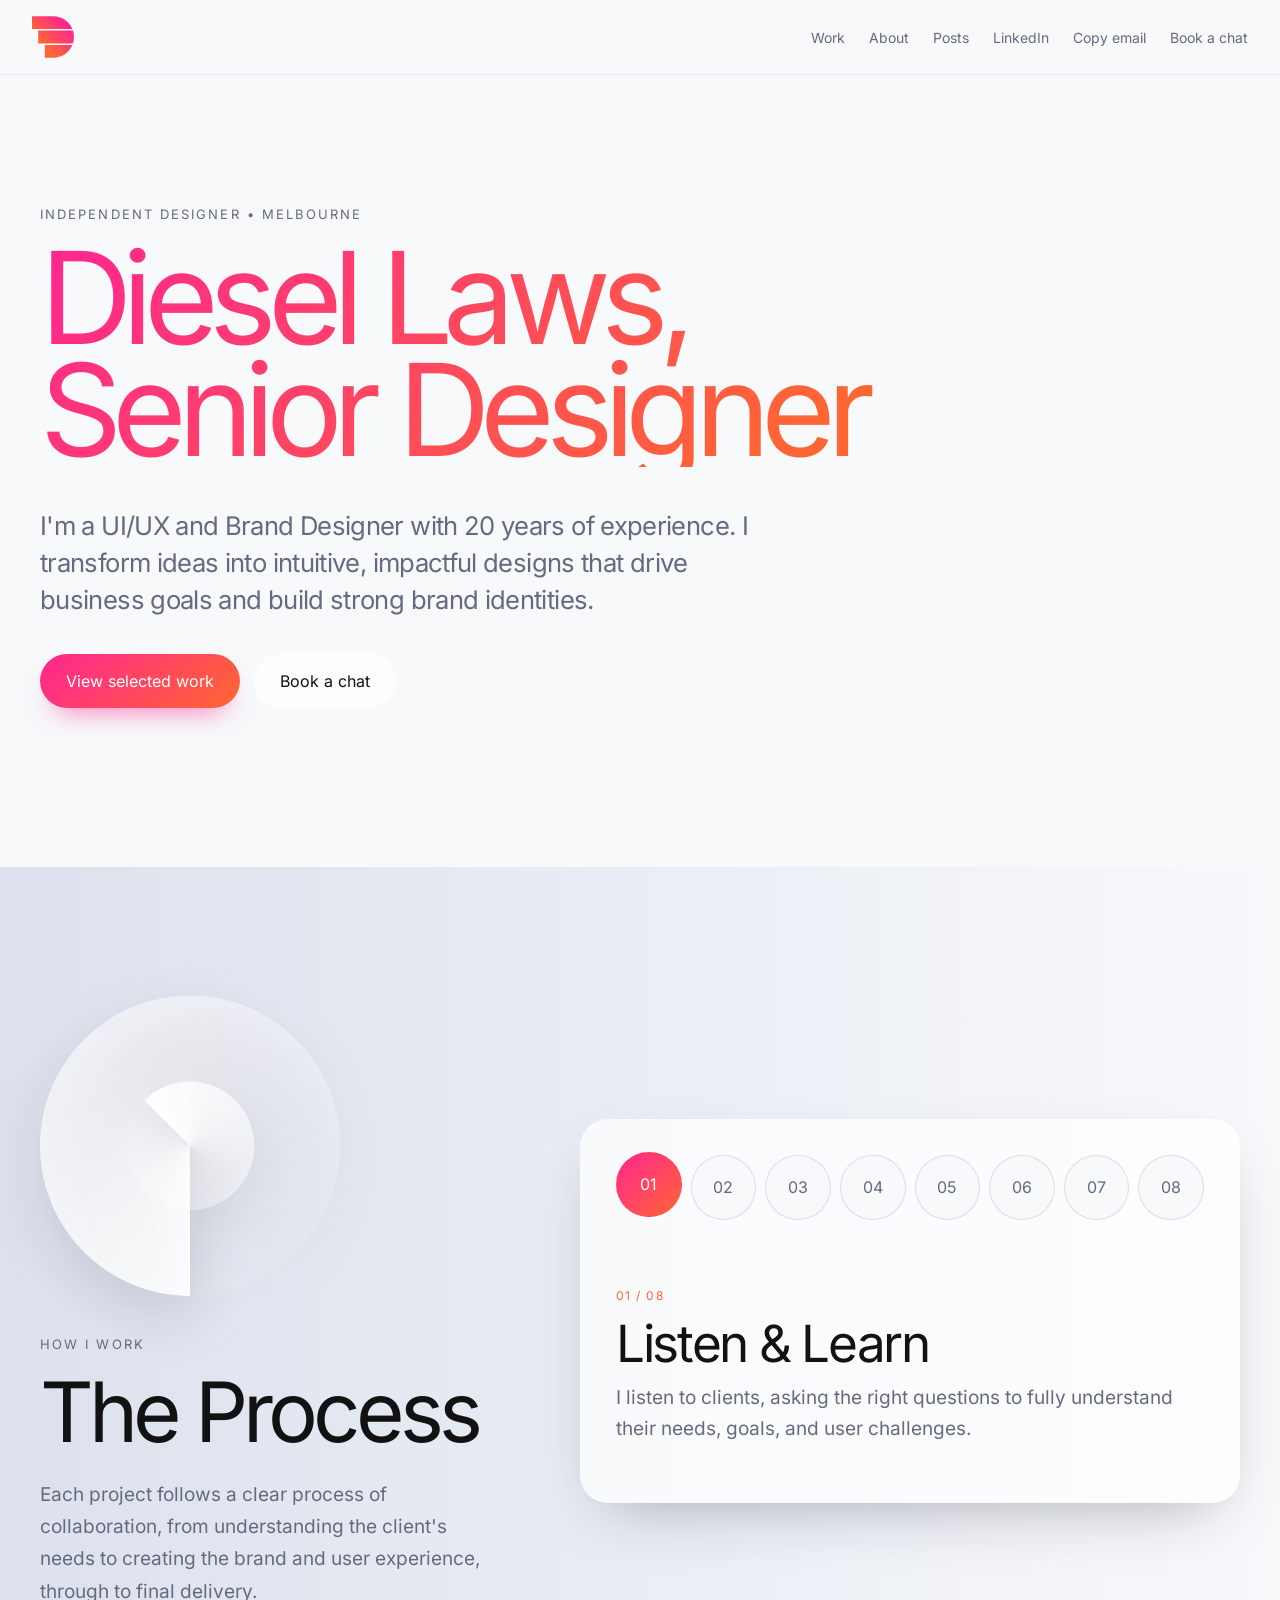
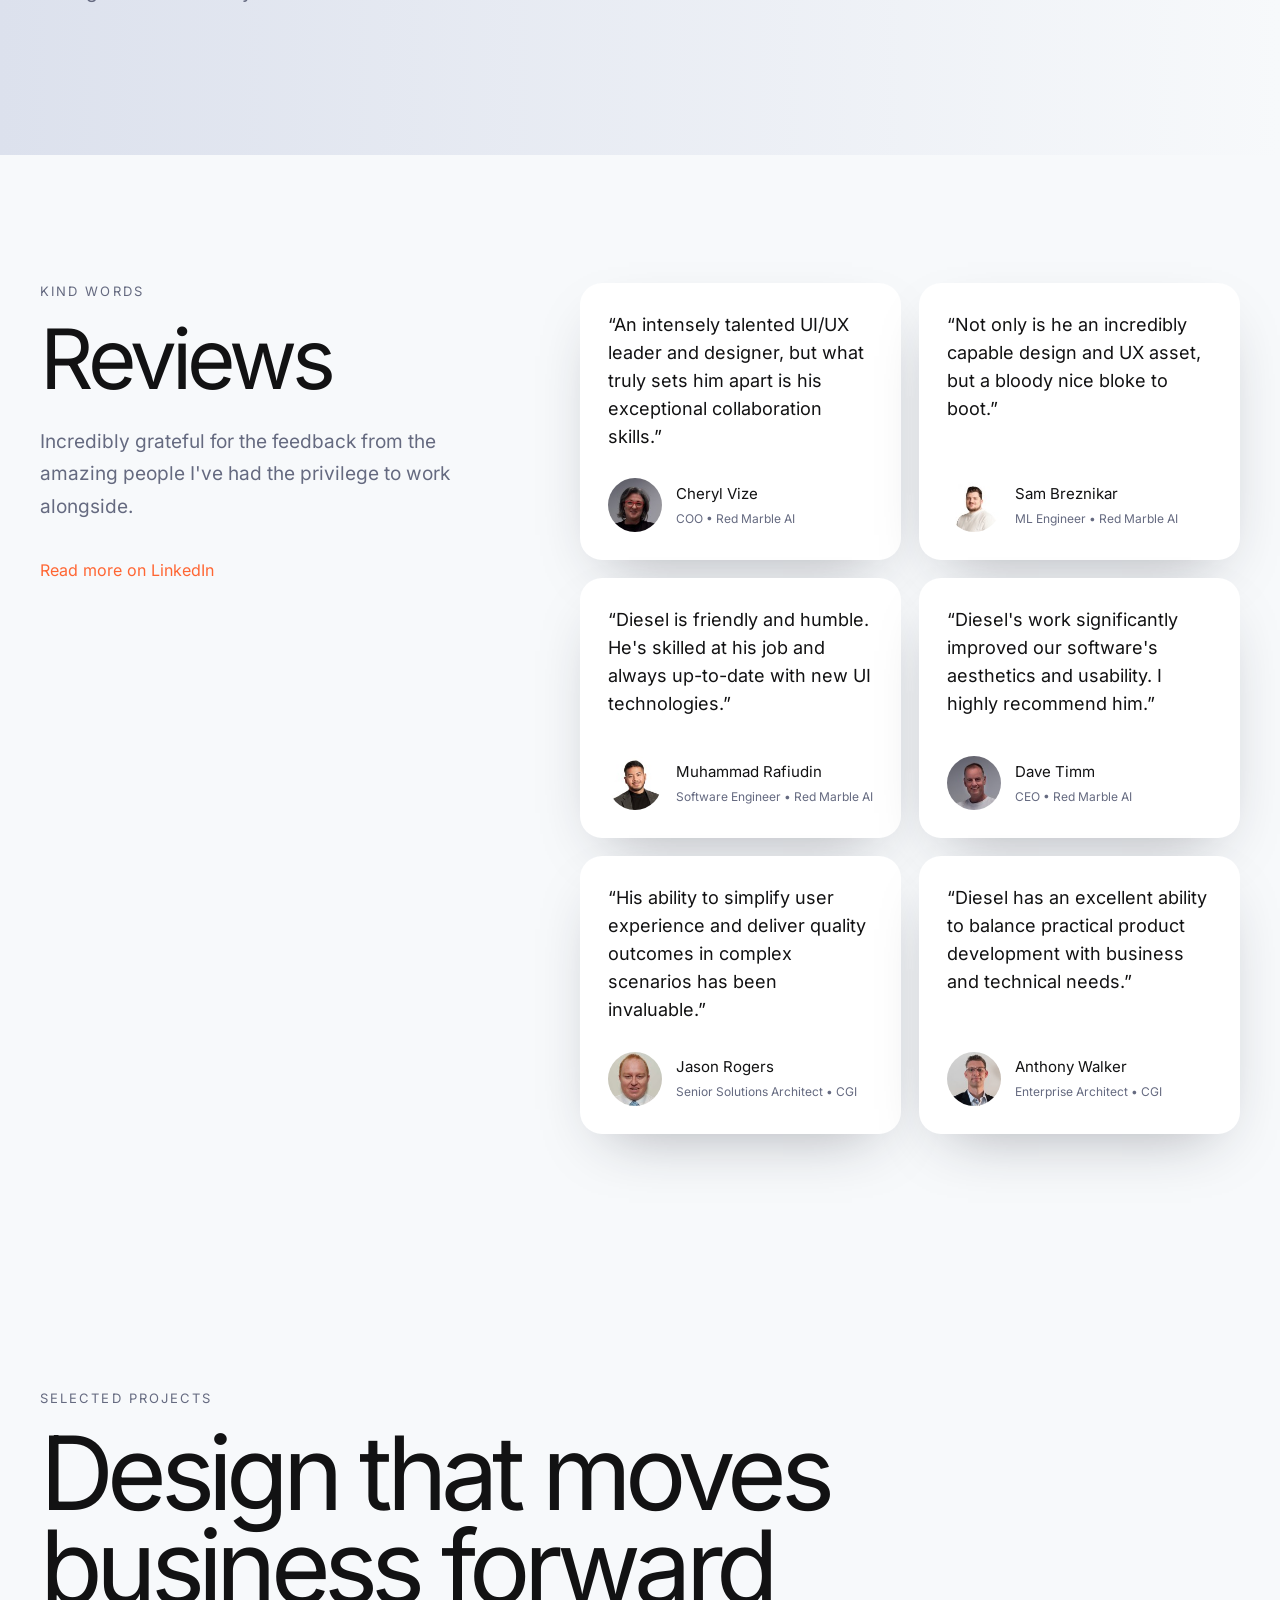
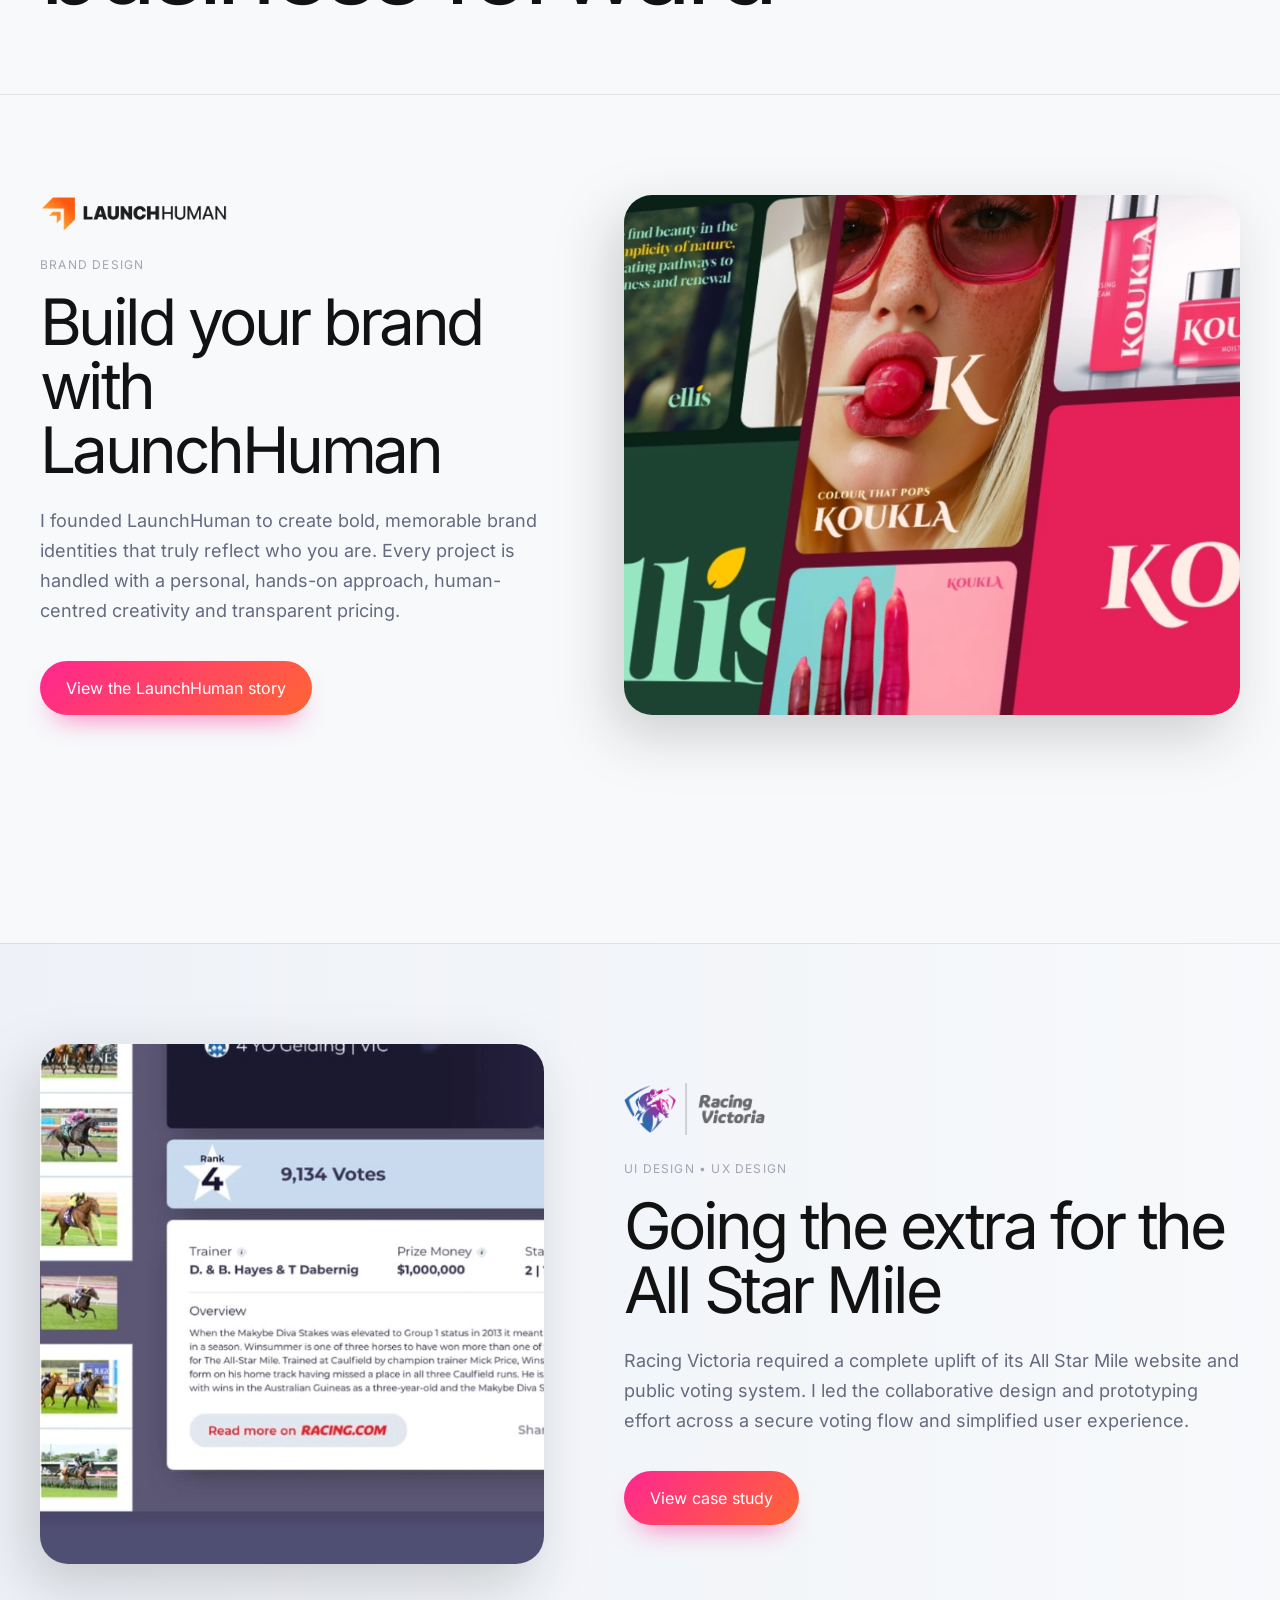
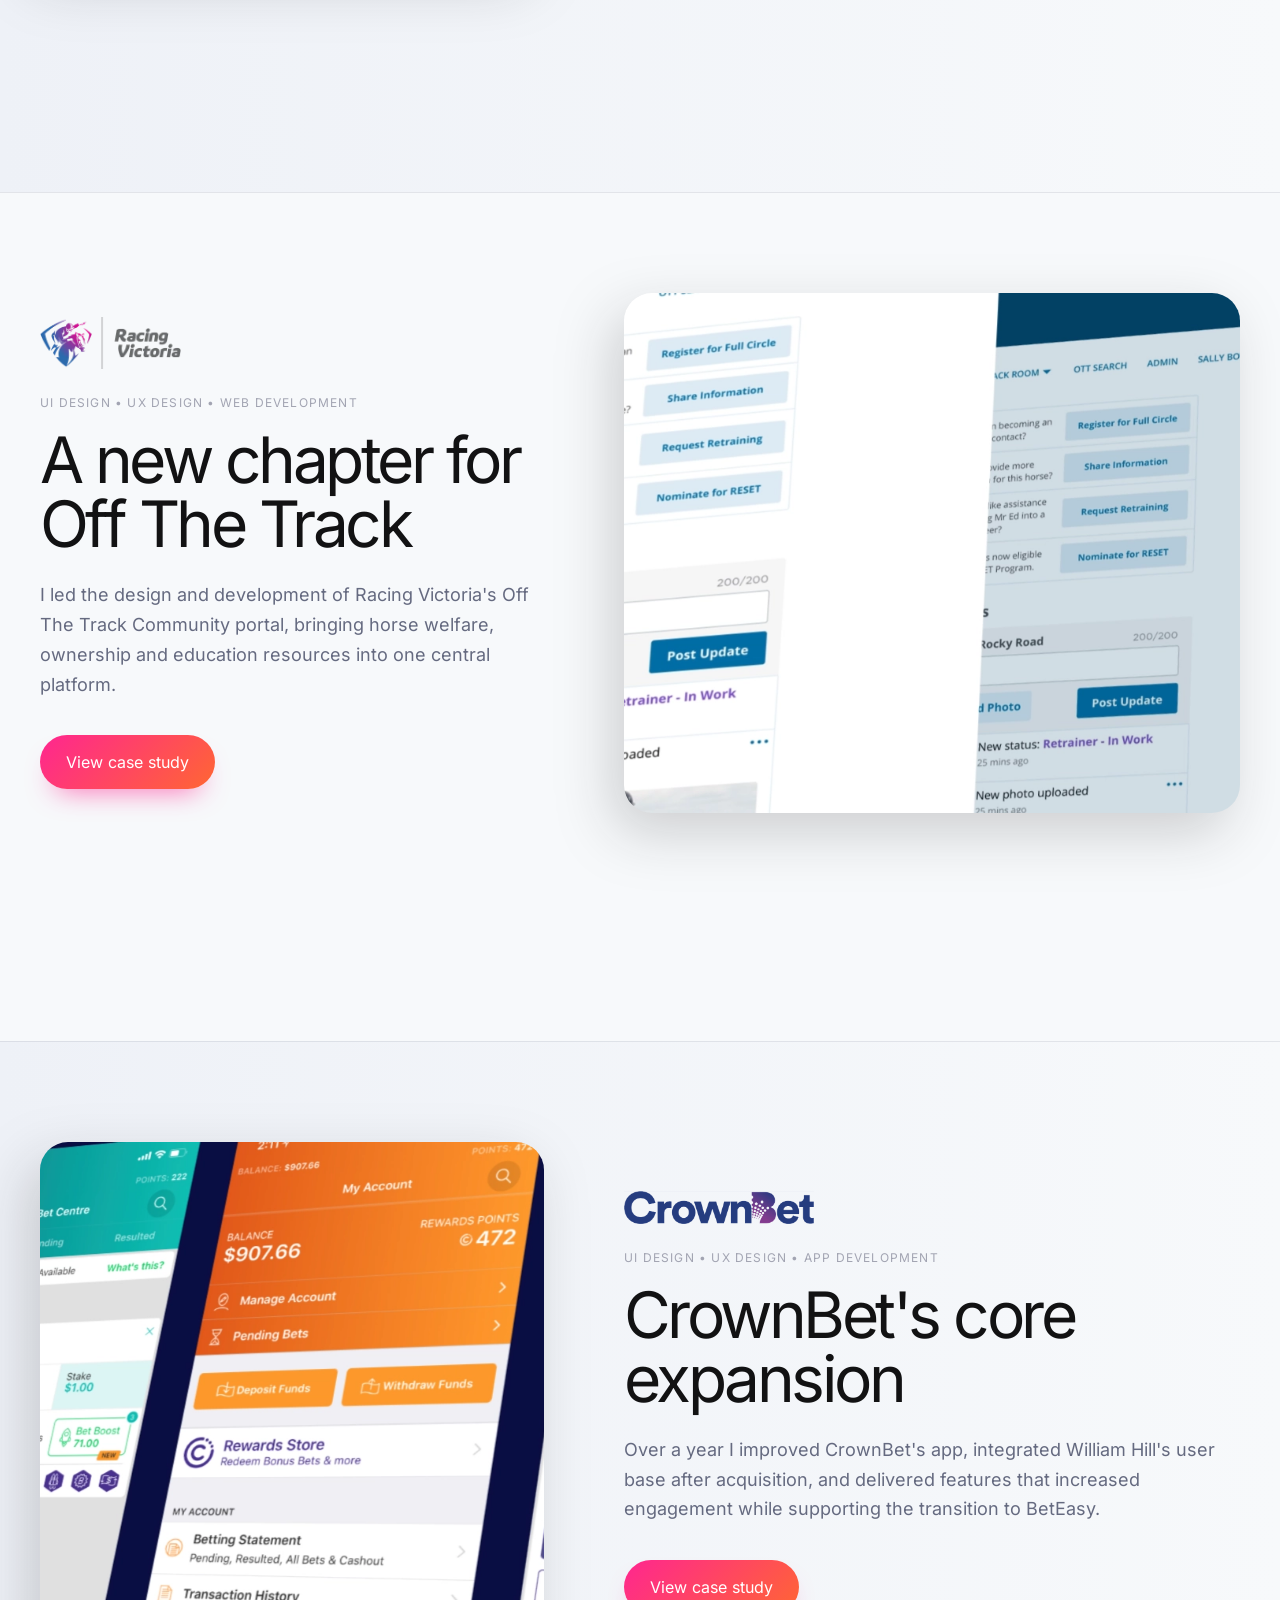
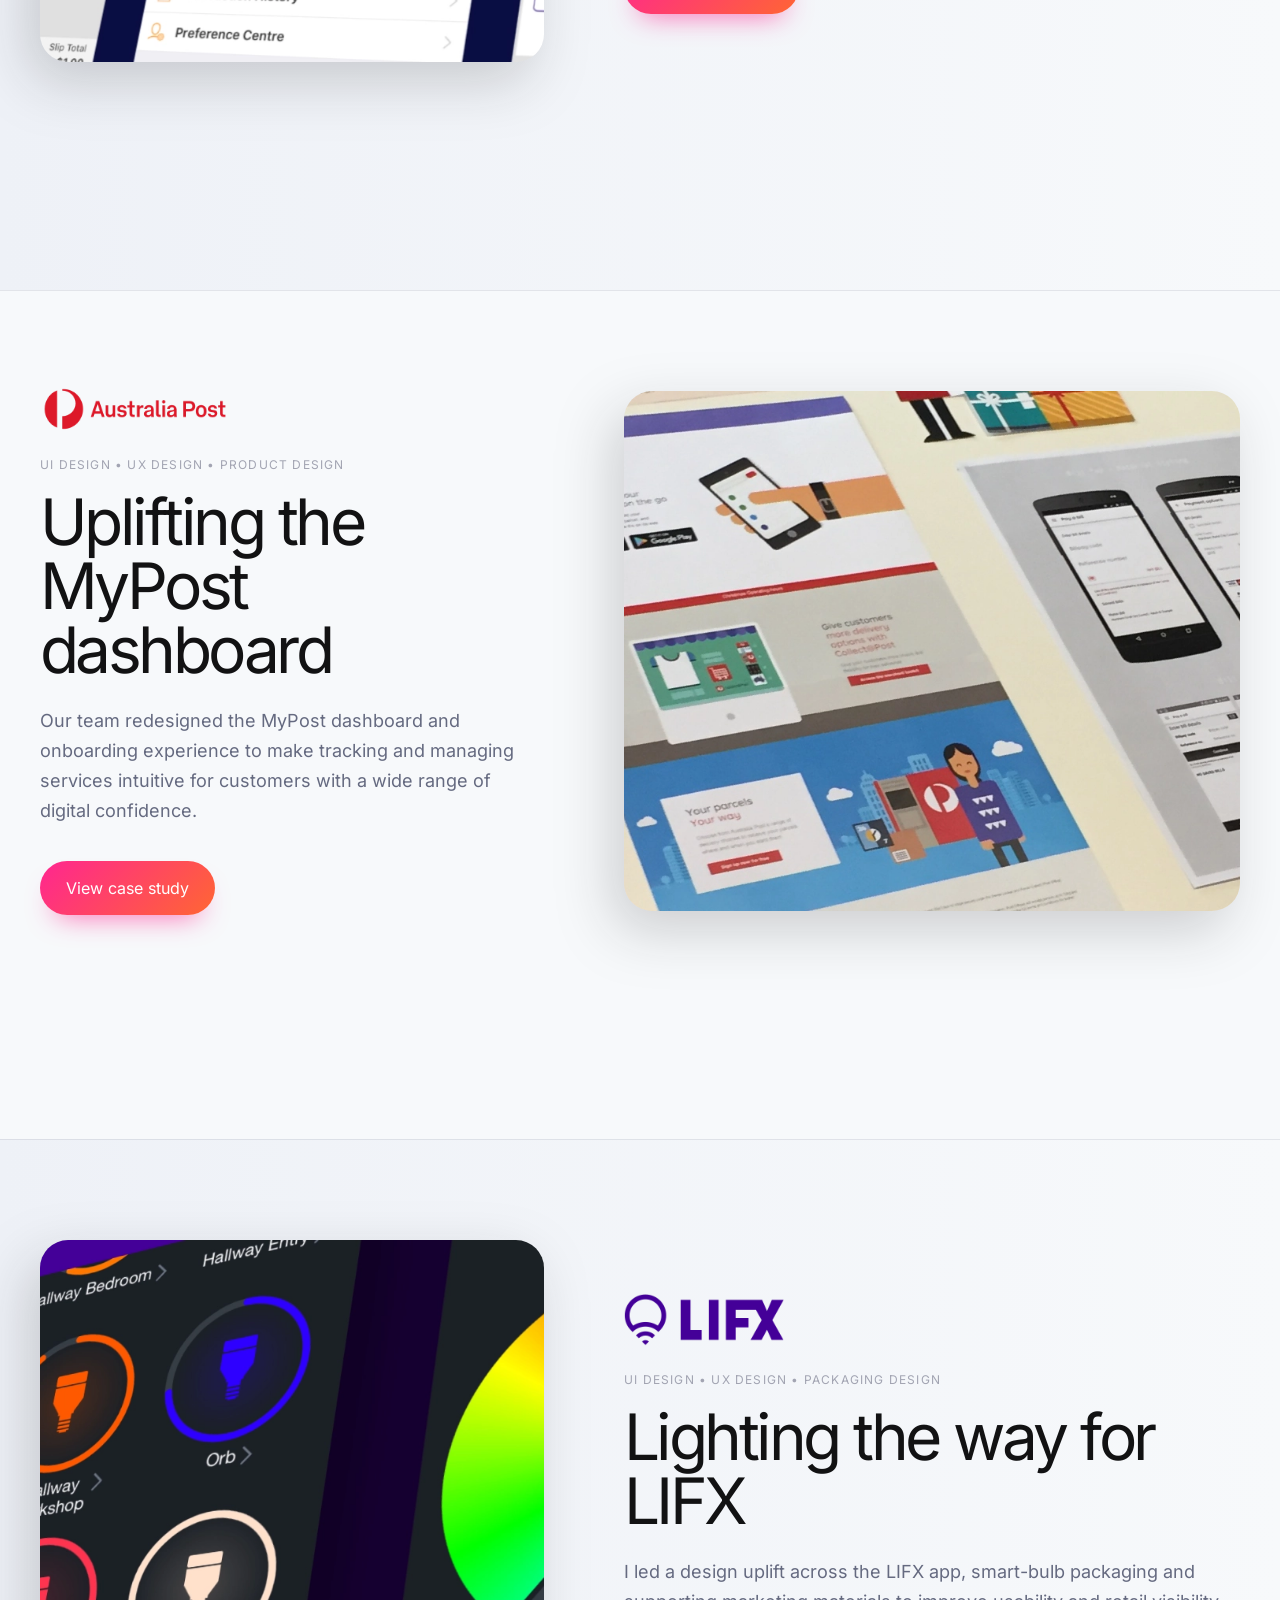
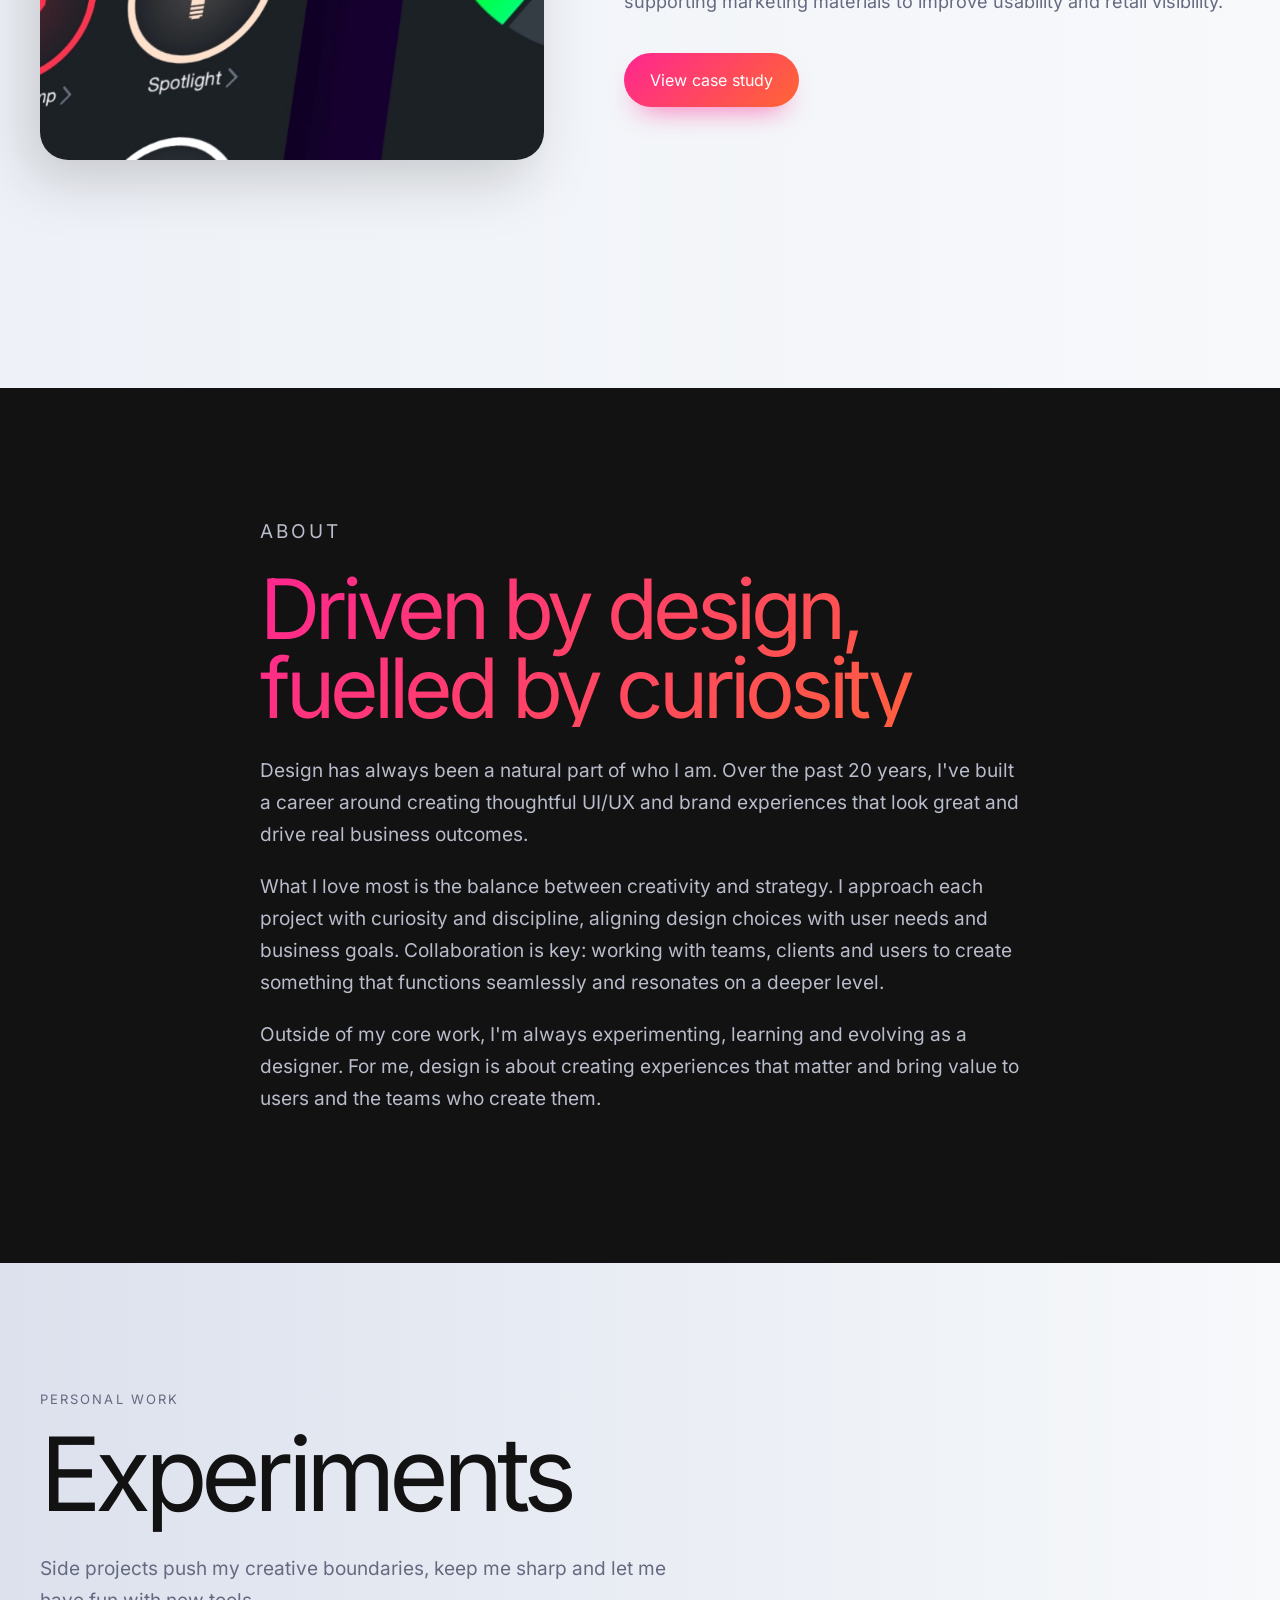
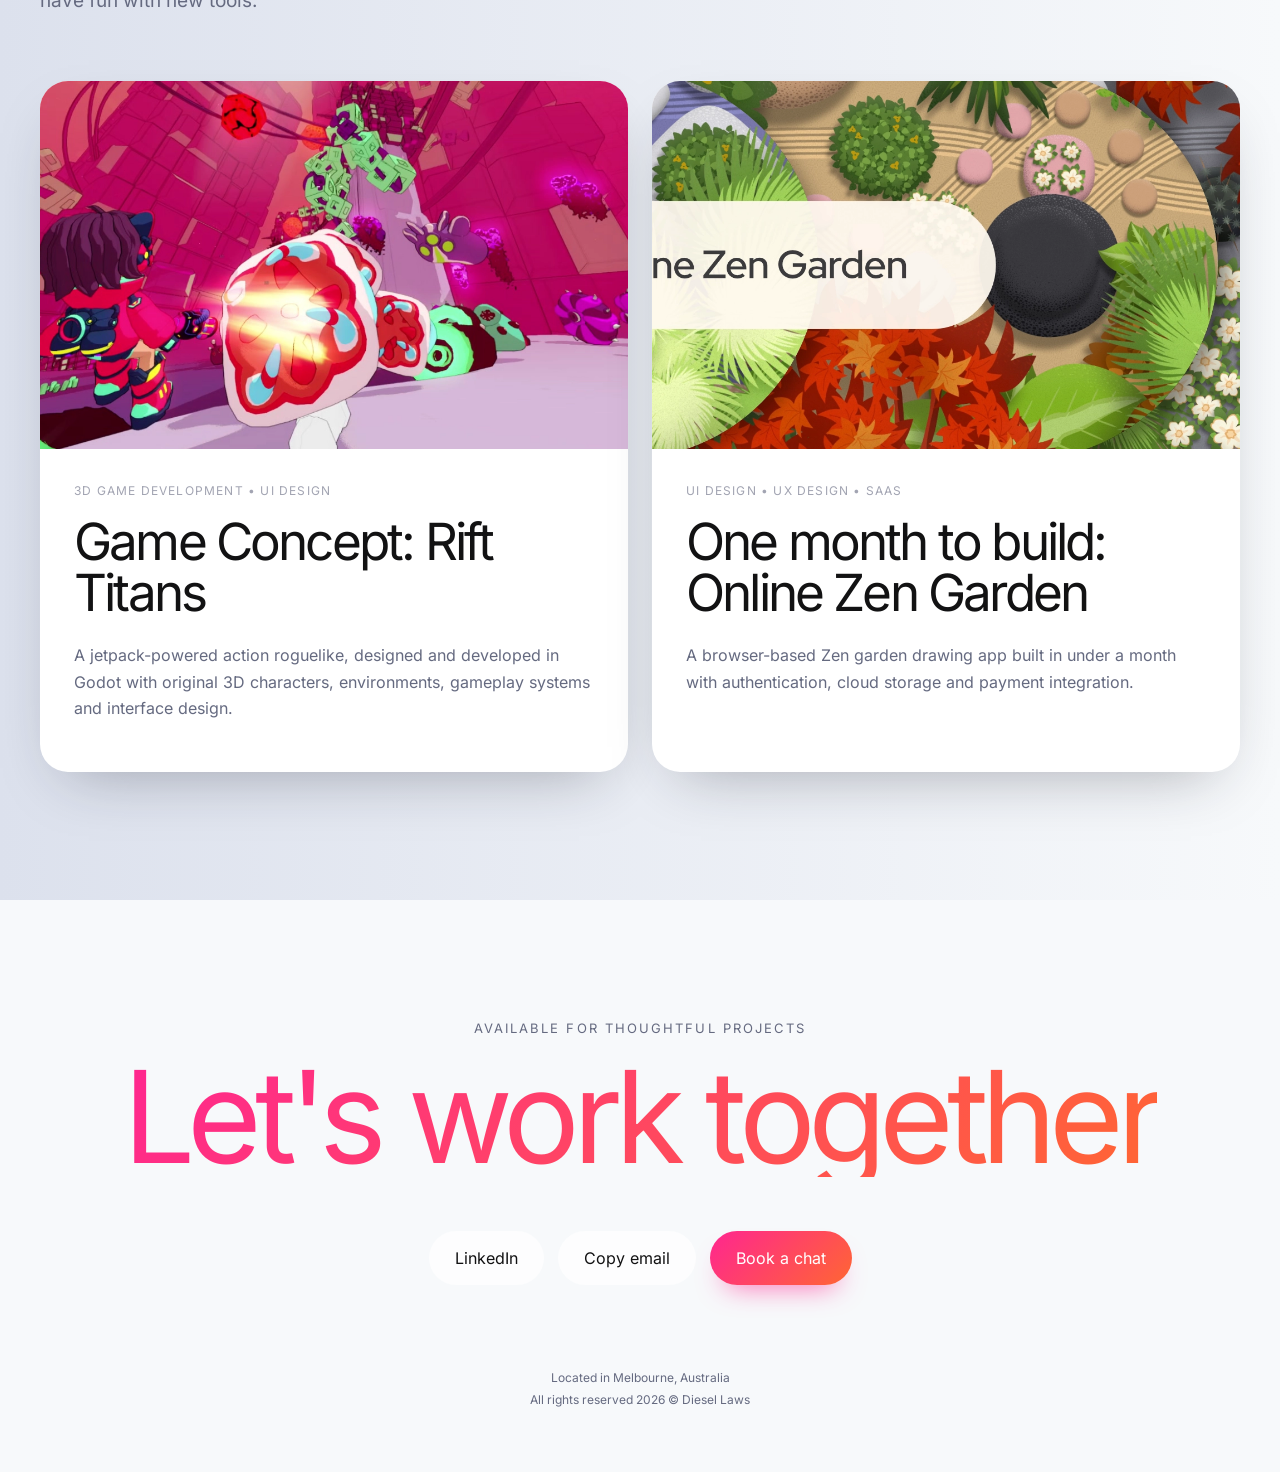
==== index.html @ ed35304d "Add static portfolio site" ====
<!doctype html>
<html lang="en">
<head>
    <meta charset="utf-8">
    <meta name="viewport" content="width=device-width, initial-scale=1">
    <title>Diesel Laws • Senior Designer</title>
    <meta name="description" content="Diesel Laws is a Senior UI/UX and Brand Designer with 20 years of experience, transforming ideas into intuitive, impactful designs for businesses.">
    <meta name="author" content="Diesel Laws">
    <meta property="og:url" content="https://www.diesellaws.com/">
    <meta property="og:title" content="Diesel Laws • Senior Designer">
    <meta property="og:description" content="Senior UI/UX and Brand Designer creating intuitive, impactful experiences.">
    <meta property="og:image" content="https://www.diesellaws.com/diesel-laws-designer.png">
    <meta name="twitter:card" content="summary_large_image">
    <link rel="canonical" href="https://www.diesellaws.com/">
    <link rel="icon" href="/favicon.png">
    <link rel="stylesheet" href="/styles.css">
    <script src="/script.js" defer></script>
</head>
<body>
    <header class="site-header">
        <a class="brand" href="/" aria-label="Diesel Laws home"><img src="/images/diesel-laws-logo.svg" alt="Diesel Laws"></a>
        <nav aria-label="Main navigation">
            <a href="#work">Work</a>
            <a href="#about">About</a>
            <a href="/posts/">Posts</a>
            <a href="https://www.linkedin.com/in/diesellaws/" target="_blank" rel="noreferrer">LinkedIn</a>
            <button class="text-button copy-email" type="button">Copy email</button>
            <a href="https://cal.com/diesellaws/30min" target="_blank" rel="noreferrer">Book a chat</a>
        </nav>
    </header>

    <main>
        <section class="hero reveal">
            <div class="wrap hero-inner">
                <p class="eyebrow">Independent designer • Melbourne</p>
                <h1>Diesel Laws,<br>Senior Designer</h1>
                <p class="hero-copy">I'm a UI/UX and Brand Designer with 20 years of experience. I transform ideas into intuitive, impactful designs that drive business goals and build strong brand identities.</p>
                <div class="hero-actions"><a class="button primary" href="#work">View selected work</a><a class="button secondary" href="https://cal.com/diesellaws/30min" target="_blank" rel="noreferrer">Book a chat</a></div>
            </div>
        </section>

        <section class="process section-pad reveal" id="process">
            <div class="wrap split">
                <div class="section-intro">
                    <img class="process-art" src="/images/process-circle.webp" alt="Circular design process">
                    <p class="eyebrow">How I work</p>
                    <h2>The Process</h2>
                    <p>Each project follows a clear process of collaboration, from understanding the client's needs to creating the brand and user experience, through to final delivery.</p>
                </div>
                <div class="process-panel">
                    <div class="process-tabs" role="tablist" aria-label="Design process">
                        <button class="process-tab active" type="button" data-tab="0" role="tab" aria-selected="true">01</button>
                        <button class="process-tab" type="button" data-tab="1" role="tab" aria-selected="false">02</button>
                        <button class="process-tab" type="button" data-tab="2" role="tab" aria-selected="false">03</button>
                        <button class="process-tab" type="button" data-tab="3" role="tab" aria-selected="false">04</button>
                        <button class="process-tab" type="button" data-tab="4" role="tab" aria-selected="false">05</button>
                        <button class="process-tab" type="button" data-tab="5" role="tab" aria-selected="false">06</button>
                        <button class="process-tab" type="button" data-tab="6" role="tab" aria-selected="false">07</button>
                        <button class="process-tab" type="button" data-tab="7" role="tab" aria-selected="false">08</button>
                    </div>
                    <div class="process-copy" aria-live="polite"><span>01 / 08</span><h3>Listen &amp; Learn</h3><p>I listen to clients, asking the right questions to fully understand their needs, goals, and user challenges.</p></div>
                </div>
            </div>
        </section>

        <section class="reviews section-pad reveal">
            <div class="wrap split reviews-layout">
                <div class="section-intro sticky-intro"><p class="eyebrow">Kind words</p><h2>Reviews</h2><p>Incredibly grateful for the feedback from the amazing people I've had the privilege to work alongside.</p><a class="inline-link" href="https://www.linkedin.com/in/diesellaws/" target="_blank" rel="noreferrer">Read more on LinkedIn</a></div>
                <div class="review-grid">
                    <article class="review-card"><p>“An intensely talented UI/UX leader and designer, but what truly sets him apart is his exceptional collaboration skills.”</p><div class="reviewer"><img src="/images/headshot-cheryl.jpg" alt="Cheryl Vize"><div><h3>Cheryl Vize</h3><span>COO • Red Marble AI</span></div></div></article>
                    <article class="review-card"><p>“Not only is he an incredibly capable design and UX asset, but a bloody nice bloke to boot.”</p><div class="reviewer"><img src="/images/headshot-sam.jpg" alt="Sam Breznikar"><div><h3>Sam Breznikar</h3><span>ML Engineer • Red Marble AI</span></div></div></article>
                    <article class="review-card"><p>“Diesel is friendly and humble. He's skilled at his job and always up-to-date with new UI technologies.”</p><div class="reviewer"><img src="/images/headshot-rafi.jpg" alt="Muhammad Rafiudin"><div><h3>Muhammad Rafiudin</h3><span>Software Engineer • Red Marble AI</span></div></div></article>
                    <article class="review-card"><p>“Diesel's work significantly improved our software's aesthetics and usability. I highly recommend him.”</p><div class="reviewer"><img src="/images/headshot-davet.jpg" alt="Dave Timm"><div><h3>Dave Timm</h3><span>CEO • Red Marble AI</span></div></div></article>
                    <article class="review-card"><p>“His ability to simplify user experience and deliver quality outcomes in complex scenarios has been invaluable.”</p><div class="reviewer"><img src="/images/headshot-jason.jpg" alt="Jason Rogers"><div><h3>Jason Rogers</h3><span>Senior Solutions Architect • CGI</span></div></div></article>
                    <article class="review-card"><p>“Diesel has an excellent ability to balance practical product development with business and technical needs.”</p><div class="reviewer"><img src="/images/headshot-anthonyw.jpg" alt="Anthony Walker"><div><h3>Anthony Walker</h3><span>Enterprise Architect • CGI</span></div></div></article>
                </div>
            </div>
        </section>

        <section class="work section-pad" id="work">
            <div class="wrap"><p class="eyebrow reveal">Selected projects</p><h2 class="section-title reveal">Design that moves<br>business forward</h2></div>

            <article class="project reveal">
                <div class="wrap project-grid"><div class="project-copy"><img class="project-logo" src="/images/launch-human-logo.webp" alt="LaunchHuman"><p class="tags">Brand Design</p><h3>Build your brand with LaunchHuman</h3><p>I founded LaunchHuman to create bold, memorable brand identities that truly reflect who you are. Every project is handled with a personal, hands-on approach, human-centred creativity and transparent pricing.</p><button class="button primary project-toggle" type="button" aria-expanded="false">View the LaunchHuman story</button></div><div class="project-visual"><img src="/images/post-img-launchhuman.webp" alt="LaunchHuman brand work"></div></div>
                <div class="project-details"><div class="wrap details-grid"><div><span>Role</span><p>Founder and Brand Designer</p></div><div><span>Challenge</span><p>Translate the core of a business into an identity that is visually striking, meaningful and lasting.</p></div></div></div>
            </article>

            <article class="project alt reveal">
                <div class="wrap project-grid"><div class="project-copy"><img class="project-logo" src="/images/rv-logo.webp" alt="Racing Victoria"><p class="tags">UI Design • UX Design</p><h3>Going the extra for the All Star Mile</h3><p>Racing Victoria required a complete uplift of its All Star Mile website and public voting system. I led the collaborative design and prototyping effort across a secure voting flow and simplified user experience.</p><button class="button primary project-toggle" type="button" aria-expanded="false">View case study</button></div><div class="project-visual"><img src="/images/post-img-asm.webp" alt="All Star Mile website"></div></div>
                <div class="project-details"><div class="wrap details-grid"><div><span>Client and timeline</span><p>Racing Victoria • 3 months</p></div><div><span>Role</span><p>Client liaison, workshop facilitation, UI and UX design.</p></div><div><span>Challenge</span><p>Create an engaging, secure public voting platform aligned with refreshed marketing guidelines.</p></div></div></div>
            </article>

            <article class="project reveal">
                <div class="wrap project-grid"><div class="project-copy"><img class="project-logo" src="/images/rv-logo.webp" alt="Racing Victoria"><p class="tags">UI Design • UX Design • Web Development</p><h3>A new chapter for Off The Track</h3><p>I led the design and development of Racing Victoria's Off The Track Community portal, bringing horse welfare, ownership and education resources into one central platform.</p><button class="button primary project-toggle" type="button" aria-expanded="false">View case study</button></div><div class="project-visual"><img src="/images/post-img-ott.webp" alt="Off The Track portal"></div></div>
                <div class="project-details"><div class="wrap details-grid"><div><span>Client and timeline</span><p>Racing Victoria • 1 year</p></div><div><span>Role</span><p>UI design and UX design.</p></div><div><span>Challenge</span><p>Centralise complex programs for owners, trainers and fans while supporting responsible racehorse care.</p></div></div></div>
            </article>

            <article class="project alt reveal">
                <div class="wrap project-grid"><div class="project-copy"><img class="project-logo" src="/images/crownbet-logo.webp" alt="CrownBet"><p class="tags">UI Design • UX Design • App Development</p><h3>CrownBet's core expansion</h3><p>Over a year I improved CrownBet's app, integrated William Hill's user base after acquisition, and delivered features that increased engagement while supporting the transition to BetEasy.</p><button class="button primary project-toggle" type="button" aria-expanded="false">View case study</button></div><div class="project-visual"><img src="/images/post-img-cb.webp" alt="CrownBet app experience"></div></div>
                <div class="project-details"><div class="wrap details-grid"><div><span>Client and timeline</span><p>CrownBet • 1 year</p></div><div><span>Role</span><p>UI design, UX design, app development and workshop facilitation.</p></div><div><span>Challenge</span><p>Improve the core app while migrating customers through an acquisition in a heavily regulated industry.</p></div></div></div>
            </article>

            <article class="project reveal">
                <div class="wrap project-grid"><div class="project-copy"><img class="project-logo" src="/images/aus-post-logo.webp" alt="Australia Post"><p class="tags">UI Design • UX Design • Product Design</p><h3>Uplifting the MyPost dashboard</h3><p>Our team redesigned the MyPost dashboard and onboarding experience to make tracking and managing services intuitive for customers with a wide range of digital confidence.</p><button class="button primary project-toggle" type="button" aria-expanded="false">View case study</button></div><div class="project-visual"><img src="/images/post-img-mypost.webp" alt="MyPost dashboard"></div></div>
                <div class="project-details"><div class="wrap details-grid"><div><span>Client and timeline</span><p>Australia Post • 6 months</p></div><div><span>Role</span><p>UX research, UI design, stakeholder engagement and workshop facilitation.</p></div><div><span>Challenge</span><p>Create a more accessible interface while bringing the marketing visual style into a practical product.</p></div></div></div>
            </article>

            <article class="project alt reveal">
                <div class="wrap project-grid"><div class="project-copy"><img class="project-logo" src="/images/lifx-logo.webp" alt="LIFX"><p class="tags">UI Design • UX Design • Packaging Design</p><h3>Lighting the way for LIFX</h3><p>I led a design uplift across the LIFX app, smart-bulb packaging and supporting marketing materials to improve usability and retail visibility.</p><button class="button primary project-toggle" type="button" aria-expanded="false">View case study</button></div><div class="project-visual"><img src="/images/lifx-banner.webp" alt="LIFX app and packaging"></div></div>
                <div class="project-details"><div class="wrap details-grid"><div><span>Client and timeline</span><p>LIFX • 1 year</p></div><div><span>Role</span><p>UI design, UX design, packaging design and print marketing.</p></div><div><span>Challenge</span><p>Build one cohesive customer experience across the app, packaging and sales materials.</p></div></div></div>
            </article>
        </section>

        <section class="about section-pad reveal" id="about"><div class="wrap narrow"><p class="eyebrow">About</p><h2>Driven by design,<br>fuelled by curiosity</h2><p>Design has always been a natural part of who I am. Over the past 20 years, I've built a career around creating thoughtful UI/UX and brand experiences that look great and drive real business outcomes.</p><p>What I love most is the balance between creativity and strategy. I approach each project with curiosity and discipline, aligning design choices with user needs and business goals. Collaboration is key: working with teams, clients and users to create something that functions seamlessly and resonates on a deeper level.</p><p>Outside of my core work, I'm always experimenting, learning and evolving as a designer. For me, design is about creating experiences that matter and bring value to users and the teams who create them.</p></div></section>

        <section class="experiments section-pad" id="experiments"><div class="wrap"><p class="eyebrow reveal">Personal work</p><h2 class="section-title reveal">Experiments</h2><p class="section-lead reveal">Side projects push my creative boundaries, keep me sharp and let me have fun with new tools.</p><div class="experiment-grid">
            <article class="experiment-card reveal"><img src="/images/post-img-rt.webp" alt="Rift Titans game"><div><p class="tags">3D Game Development • UI Design</p><h3>Game Concept: Rift Titans</h3><p>A jetpack-powered action roguelike, designed and developed in Godot with original 3D characters, environments, gameplay systems and interface design.</p></div></article>
            <article class="experiment-card reveal"><img src="/images/post-img-zen.webp" alt="Online Zen Garden"><div><p class="tags">UI Design • UX Design • SaaS</p><h3>One month to build: Online Zen Garden</h3><p>A browser-based Zen garden drawing app built in under a month with authentication, cloud storage and payment integration.</p></div></article>
        </div></div></section>
    </main>

    <footer><div class="wrap footer-inner"><p class="eyebrow">Available for thoughtful projects</p><h2>Let's work together</h2><div class="footer-actions"><a class="button secondary" href="https://www.linkedin.com/in/diesellaws/" target="_blank" rel="noreferrer">LinkedIn</a><button class="button secondary copy-email" type="button">Copy email</button><a class="button primary" href="https://cal.com/diesellaws/30min" target="_blank" rel="noreferrer">Book a chat</a></div><p class="fine-print">Located in Melbourne, Australia<br>All rights reserved 2026 © Diesel Laws</p></div></footer>
</body>
</html>
---- styles.css ----
@font-face { font-family: Inter; font-style: normal; font-weight: 100 900; font-display: swap; src: url('/fonts/inter-v18-latin-regular.woff2') format('woff2'); }
:root { --ink: #121213; --muted: #656a80; --soft: #dce1ed; --paper: #f7f9fb; --white: #fff; --pink: #ff2690; --orange: #ff6633; --radius: 28px; --shadow: 0 24px 60px -28px rgba(28, 31, 44, 0.38); font-family: Inter, Arial, sans-serif; color: var(--ink); background: var(--paper); }
* { box-sizing: border-box; }
html { scroll-behavior: smooth; }
body { margin: 0; background: var(--paper); color: var(--ink); -webkit-font-smoothing: antialiased; }
button, a { font: inherit; }
a { color: inherit; text-decoration: none; }
img { display: block; max-width: 100%; }
.wrap { width: min(1200px, calc(100% - 48px)); margin: 0 auto; }
.narrow { width: min(760px, calc(100% - 48px)); }
.site-header { position: sticky; z-index: 100; top: 0; display: flex; align-items: center; justify-content: space-between; gap: 32px; padding: 16px 32px; background: rgba(247, 249, 251, 0.88); border-bottom: 1px solid rgba(101, 106, 128, 0.1); backdrop-filter: blur(18px); transition: transform 0.25s ease; }
.site-header.hidden { transform: translateY(-100%); }
.brand img { width: 42px; height: 42px; }
nav { display: flex; align-items: center; gap: 24px; }
nav a, .text-button { padding: 8px 0; color: var(--muted); border: 0; background: transparent; cursor: pointer; font-size: 14px; font-weight: 600; }
nav a:hover, .text-button:hover, .inline-link:hover { color: var(--orange); }
.hero { min-height: 88vh; display: grid; align-items: center; overflow: hidden; }
.hero-inner { padding: 112px 0 140px; }
.eyebrow { margin: 0 0 20px; color: var(--muted); font-size: 13px; font-weight: 700; letter-spacing: 0.16em; text-transform: uppercase; }
.hero h1 { max-width: 1050px; margin: 0; font-size: clamp(64px, 10vw, 142px); line-height: 0.88; letter-spacing: -0.075em; background: linear-gradient(135deg, var(--pink), var(--orange) 75%); -webkit-background-clip: text; color: transparent; }
.hero-copy { max-width: 720px; margin: 40px 0 0; color: var(--muted); font-size: clamp(20px, 2vw, 28px); line-height: 1.45; letter-spacing: -0.025em; }
.hero-actions, .footer-actions { display: flex; flex-wrap: wrap; gap: 14px; margin-top: 36px; }
.button { display: inline-flex; align-items: center; justify-content: center; min-height: 54px; padding: 15px 26px; border: 0; border-radius: 999px; cursor: pointer; font-weight: 700; transition: transform 0.2s ease, box-shadow 0.2s ease; }
.button:hover { transform: translateY(-2px); }
.button.primary { color: var(--white); background: linear-gradient(135deg, var(--pink), var(--orange)); box-shadow: 0 15px 28px -15px rgba(255, 38, 144, 0.75); }
.button.secondary { color: var(--ink); background: rgba(255, 255, 255, 0.72); box-shadow: var(--shadow); }
.section-pad { padding: 128px 0; }
.split { display: grid; grid-template-columns: minmax(0, 0.8fr) minmax(0, 1.2fr); gap: 100px; align-items: center; }
.section-intro h2, .about h2, footer h2 { margin: 0 0 28px; font-size: clamp(52px, 6.5vw, 90px); line-height: 0.95; letter-spacing: -0.06em; }
.section-intro > p:not(.eyebrow), .about p, .section-lead { color: var(--muted); font-size: 19px; line-height: 1.7; }
.process { background: linear-gradient(270deg, #f7f9fb, #dce1ed); }
.process-art { width: min(300px, 70%); margin: 0 0 40px; filter: drop-shadow(0 18px 28px rgba(18, 18, 19, 0.16)); }
.process-panel { padding: 36px; border-radius: var(--radius); background: rgba(255, 255, 255, 0.76); box-shadow: var(--shadow); }
.process-tabs { display: grid; grid-template-columns: repeat(8, 1fr); gap: 9px; margin-bottom: 64px; }
.process-tab { aspect-ratio: 1; padding: 0; border: 1px solid rgba(101, 106, 128, 0.18); border-radius: 50%; color: var(--muted); background: var(--paper); cursor: pointer; font-weight: 700; transition: 0.2s ease; }
.process-tab:hover, .process-tab.active { color: var(--white); border-color: transparent; background: linear-gradient(135deg, var(--pink), var(--orange)); transform: translateY(-3px); }
.process-copy span, .details-grid span { color: var(--orange); font-size: 12px; font-weight: 800; letter-spacing: 0.12em; text-transform: uppercase; }
.process-copy h3 { margin: 14px 0; font-size: clamp(36px, 4vw, 60px); line-height: 1; letter-spacing: -0.045em; }
.process-copy p { min-height: 84px; margin: 0; color: var(--muted); font-size: 19px; line-height: 1.6; }
.reviews-layout { align-items: start; }
.sticky-intro { position: sticky; top: 130px; }
.inline-link { display: inline-block; margin-top: 18px; color: var(--orange); font-weight: 700; }
.review-grid { display: grid; grid-template-columns: repeat(2, 1fr); gap: 18px; }
.review-card { display: flex; flex-direction: column; justify-content: space-between; min-height: 260px; margin: 0; padding: 28px; border-radius: 22px; background: var(--white); box-shadow: var(--shadow); }
.review-card > p { margin: 0 0 28px; color: var(--ink); font-size: 18px; line-height: 1.55; }
.reviewer { display: flex; align-items: center; gap: 14px; }
.reviewer img { width: 54px; height: 54px; border-radius: 50%; object-fit: cover; }
.reviewer h3 { margin: 0 0 4px; font-size: 15px; }
.reviewer span { color: var(--muted); font-size: 12px; }
.work { padding-bottom: 0; }
.section-title { max-width: 900px; margin: 0 0 80px; font-size: clamp(56px, 8vw, 108px); line-height: 0.92; letter-spacing: -0.065em; }
.project { border-top: 1px solid rgba(101, 106, 128, 0.14); }
.project.alt { background: linear-gradient(270deg, #f7f9fb, #eef1f7); }
.project-grid { display: grid; grid-template-columns: minmax(0, 0.9fr) minmax(0, 1.1fr); gap: 80px; align-items: center; min-height: 720px; padding-top: 90px; padding-bottom: 90px; }
.project.alt .project-copy { order: 2; }
.project.alt .project-visual { order: 1; }
.project-logo { max-width: 190px; max-height: 52px; margin-bottom: 26px; object-fit: contain; object-position: left center; }
.tags { margin: 0 0 18px; color: #a2a4b2; font-size: 12px; font-weight: 700; letter-spacing: 0.1em; text-transform: uppercase; }
.project-copy h3, .experiment-card h3 { margin: 0 0 24px; font-size: clamp(42px, 5vw, 68px); line-height: 1; letter-spacing: -0.055em; }
.project-copy > p:not(.tags) { color: var(--muted); font-size: 18px; line-height: 1.65; }
.project-toggle { margin-top: 18px; }
.project-visual { overflow: hidden; border-radius: var(--radius); filter: drop-shadow(-12px 20px 28px rgba(18, 18, 19, 0.18)); }
.project-visual img { width: 100%; height: 520px; object-fit: cover; transition: transform 0.7s ease; }
.project:hover .project-visual img { transform: scale(1.025); }
.project-details { display: grid; grid-template-rows: 0fr; background: linear-gradient(270deg, #f7f9fb, #dce1ed); opacity: 0; transition: grid-template-rows 0.45s ease, opacity 0.35s ease; }
.project-details > .wrap { overflow: hidden; }
.project.open .project-details { grid-template-rows: 1fr; opacity: 1; }
.details-grid { display: grid; grid-template-columns: repeat(3, 1fr); gap: 48px; padding-top: 64px; padding-bottom: 64px; }
.details-grid p { color: var(--muted); line-height: 1.65; }
.about { background: var(--ink); color: var(--white); }
.about h2 { background: linear-gradient(135deg, var(--pink), var(--orange)); -webkit-background-clip: text; color: transparent; }
.about p { color: #b9bdcb; }
.experiments { background: linear-gradient(270deg, #f7f9fb, #dce1ed); }
.section-lead { max-width: 640px; margin: -48px 0 64px; }
.experiment-grid { display: grid; grid-template-columns: repeat(2, 1fr); gap: 24px; }
.experiment-card { overflow: hidden; border-radius: var(--radius); background: var(--white); box-shadow: var(--shadow); }
.experiment-card > img { width: 100%; aspect-ratio: 16 / 10; object-fit: cover; }
.experiment-card > div { padding: 34px; }
.experiment-card h3 { font-size: clamp(34px, 4vw, 52px); }
.experiment-card p:not(.tags) { color: var(--muted); line-height: 1.65; }
footer { padding: 120px 0 50px; background: var(--paper); text-align: center; }
.footer-inner { display: flex; flex-direction: column; align-items: center; }
footer h2 { margin-bottom: 18px; font-size: clamp(58px, 10vw, 136px); background: linear-gradient(135deg, var(--pink), var(--orange)); -webkit-background-clip: text; color: transparent; }
.fine-print { margin-top: 82px; color: var(--muted); font-size: 12px; line-height: 1.8; }
.posts-page { min-height: 70vh; padding: 100px 0 120px; background: linear-gradient(270deg, #f7f9fb, #dce1ed); }
.posts-page h1 { margin: 0 0 60px; font-size: clamp(64px, 9vw, 120px); line-height: 0.9; letter-spacing: -0.07em; }
.post-list { display: grid; gap: 24px; }
.post-card { display: grid; grid-template-columns: minmax(0, 0.9fr) minmax(0, 1.1fr); overflow: hidden; border-radius: var(--radius); background: var(--white); box-shadow: var(--shadow); transition: transform 0.2s ease, box-shadow 0.2s ease; }
.post-card:hover { transform: translateY(-4px); box-shadow: 0 32px 70px -28px rgba(28, 31, 44, 0.5); }
.post-card img { width: 100%; height: 100%; min-height: 320px; object-fit: cover; }
.post-card-copy { display: flex; flex-direction: column; justify-content: center; padding: clamp(32px, 6vw, 72px); }
.post-card h2 { margin: 0 0 24px; font-size: clamp(36px, 5vw, 64px); line-height: 1; letter-spacing: -0.055em; }
.post-card p { color: var(--muted); line-height: 1.6; }
.article-page { padding: 80px 0 120px; background: linear-gradient(270deg, #f7f9fb, #dce1ed); }
.article { width: min(900px, calc(100% - 48px)); margin: 0 auto; }
.article-header { padding: 40px 0 56px; }
.article-header h1 { margin: 12px 0 24px; font-size: clamp(52px, 8vw, 94px); line-height: 0.95; letter-spacing: -0.065em; }
.article-header p { color: var(--muted); }
.article-hero { width: 100%; max-height: 620px; margin-bottom: 60px; border-radius: var(--radius); object-fit: cover; box-shadow: var(--shadow); }
.article-body { width: min(680px, 100%); margin: 0 auto; color: var(--muted); font-size: 18px; line-height: 1.75; }
.article-body h2 { margin: 64px 0 18px; color: var(--ink); font-size: clamp(32px, 5vw, 48px); line-height: 1.05; letter-spacing: -0.045em; }
.article-body h3 { margin: 42px 0 14px; color: var(--ink); font-size: 25px; }
.article-body img { width: min(900px, 100vw - 48px); max-width: none; margin: 32px 50%; border-radius: 18px; box-shadow: var(--shadow); transform: translateX(-50%); }
.article-body a { color: var(--orange); font-weight: 700; }
.article-body li { margin-bottom: 12px; }
.reveal { opacity: 0; transform: translateY(28px); transition: opacity 0.7s ease, transform 0.7s ease; }
.reveal.visible { opacity: 1; transform: translateY(0); }
@media (prefers-reduced-motion: reduce) { html { scroll-behavior: auto; } .reveal { opacity: 1; transform: none; transition: none; } * { animation-duration: 0.01ms !important; transition-duration: 0.01ms !important; } }
@media (max-width: 900px) { .site-header { padding: 14px 20px; } nav { gap: 16px; } nav a[href="#work"], nav a[href="#about"], nav a[href="/posts/"] { display: none; } .hero { min-height: auto; } .hero-inner { padding: 100px 0; } .split, .project-grid, .post-card { grid-template-columns: 1fr; gap: 50px; } .section-pad { padding: 90px 0; } .reviews-layout { gap: 50px; } .sticky-intro { position: static; } .project-grid { min-height: auto; } .project.alt .project-copy, .project.alt .project-visual { order: initial; } .project-visual img { height: auto; max-height: 520px; } .details-grid { grid-template-columns: 1fr; gap: 20px; } .post-card { gap: 0; } .post-card img { min-height: 240px; } }
@media (max-width: 640px) { .wrap, .narrow { width: min(100% - 32px, 1200px); } .site-header { gap: 12px; } .brand img { width: 36px; height: 36px; } nav { gap: 13px; } nav a, .text-button { font-size: 12px; } nav a[href="https://www.linkedin.com/in/diesellaws/"] { display: none; } .hero-inner { padding: 80px 0 100px; } .hero h1 { font-size: clamp(54px, 19vw, 90px); } .hero-copy { font-size: 19px; } .section-pad { padding: 72px 0; } .process-panel { padding: 22px; } .process-tabs { grid-template-columns: repeat(4, 1fr); margin-bottom: 40px; } .review-grid, .experiment-grid { grid-template-columns: 1fr; } .review-card { min-height: 220px; } .section-title { margin-bottom: 48px; } .project-grid { padding-top: 64px; padding-bottom: 64px; } .project-copy h3 { font-size: 42px; } .project-visual { border-radius: 18px; } .footer-actions { flex-direction: column; width: 100%; } .footer-actions .button { width: 100%; } }
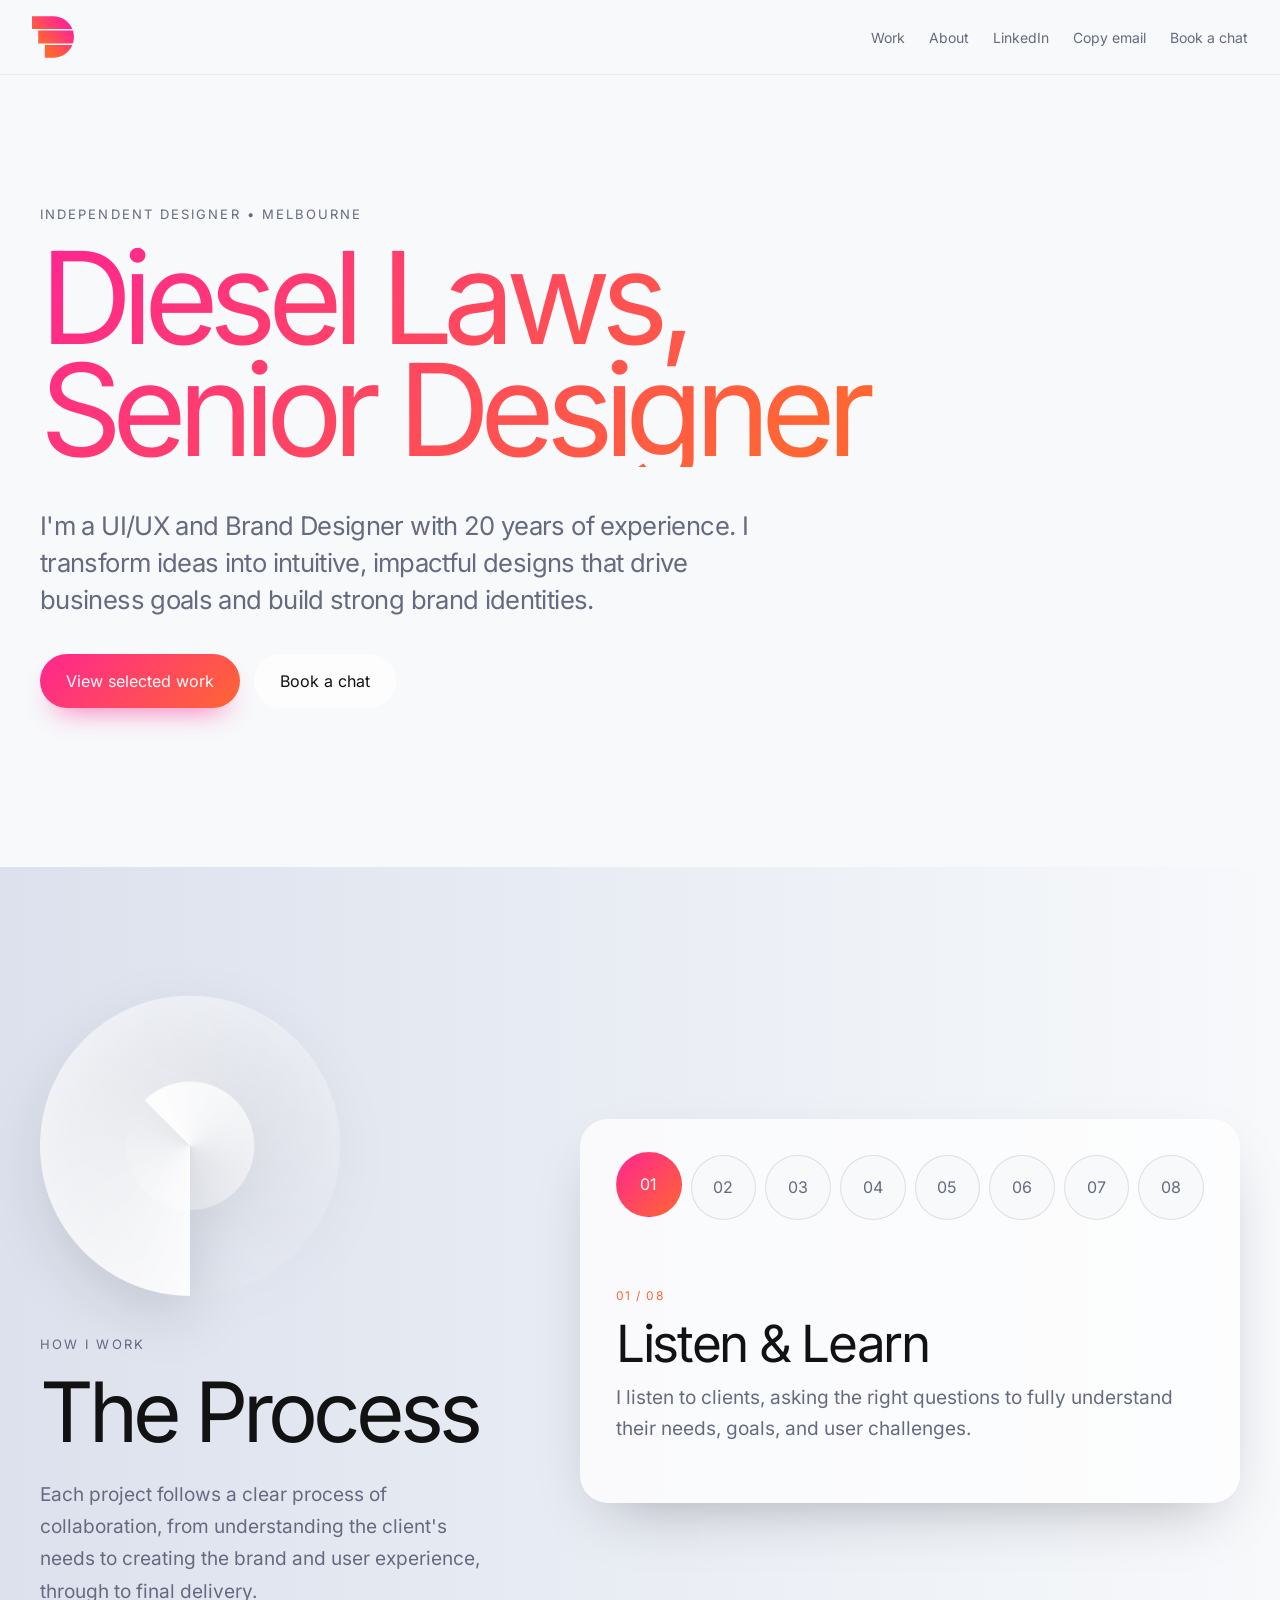
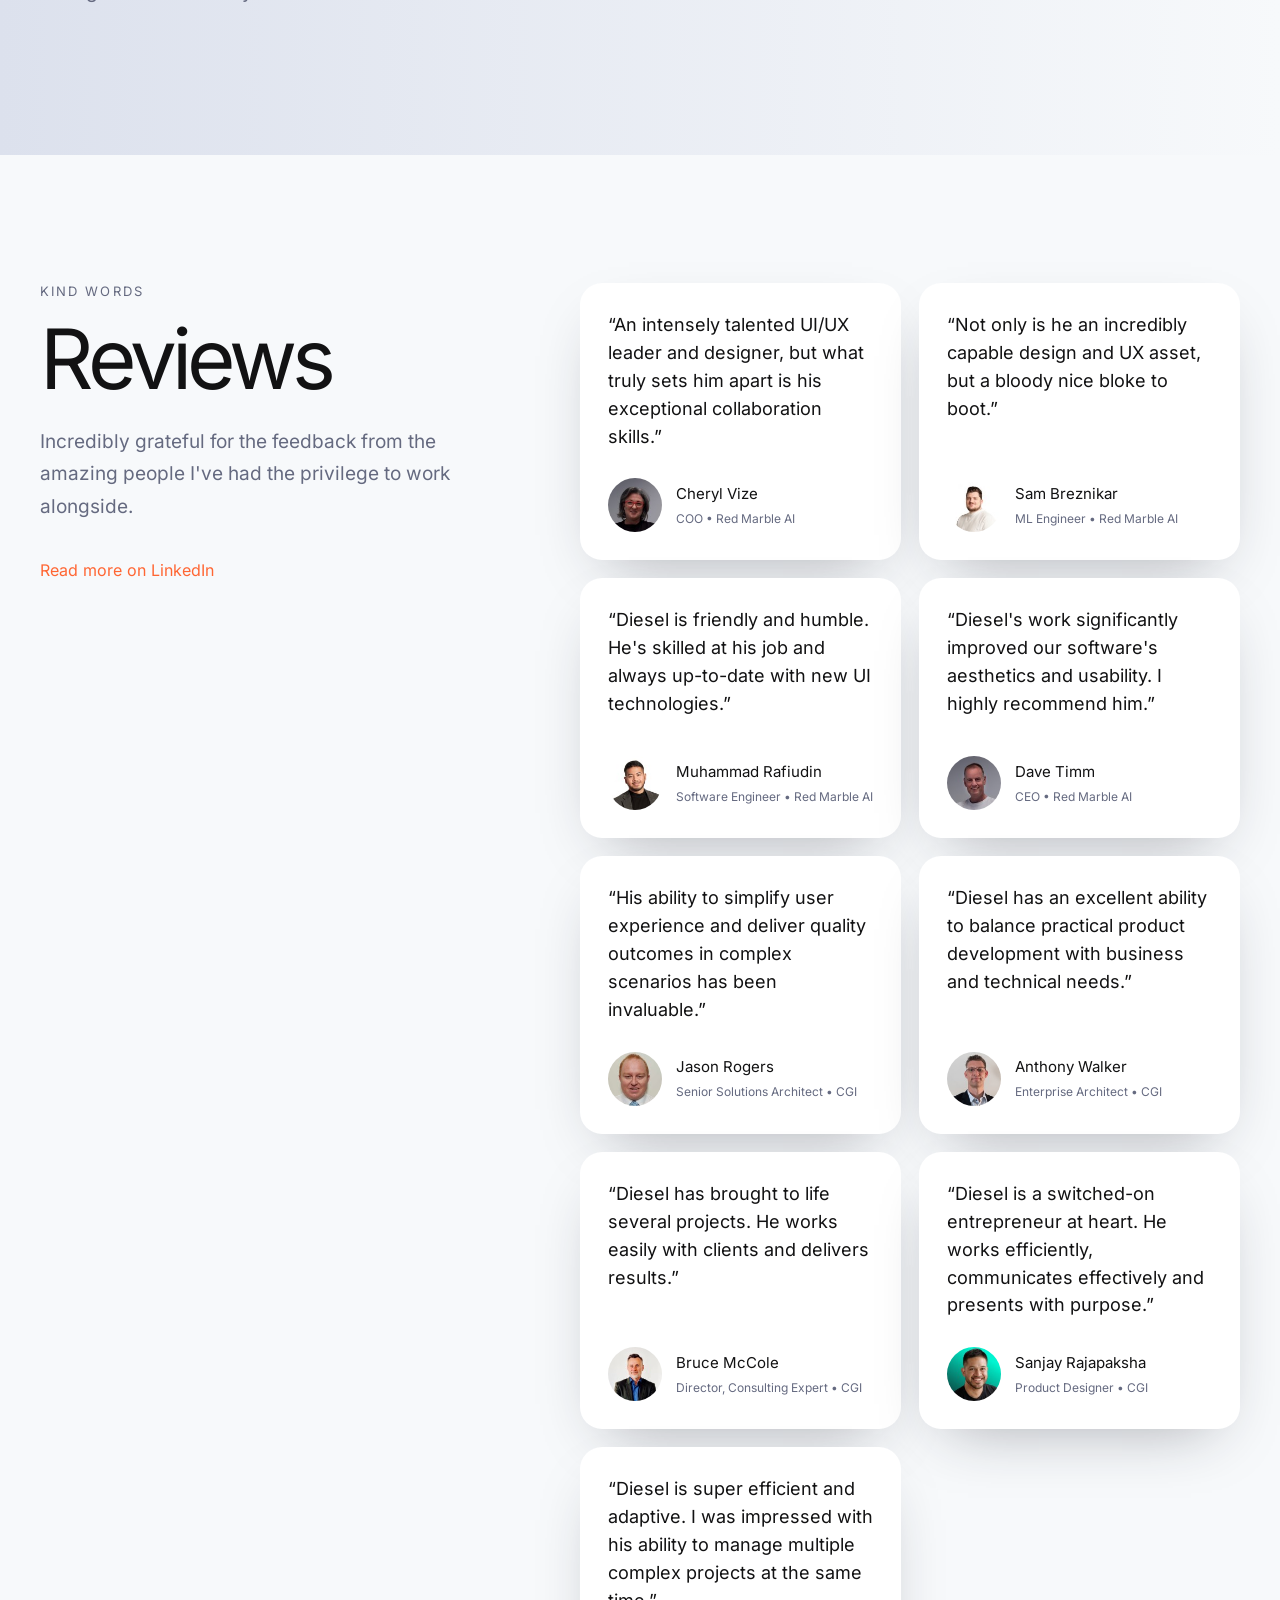
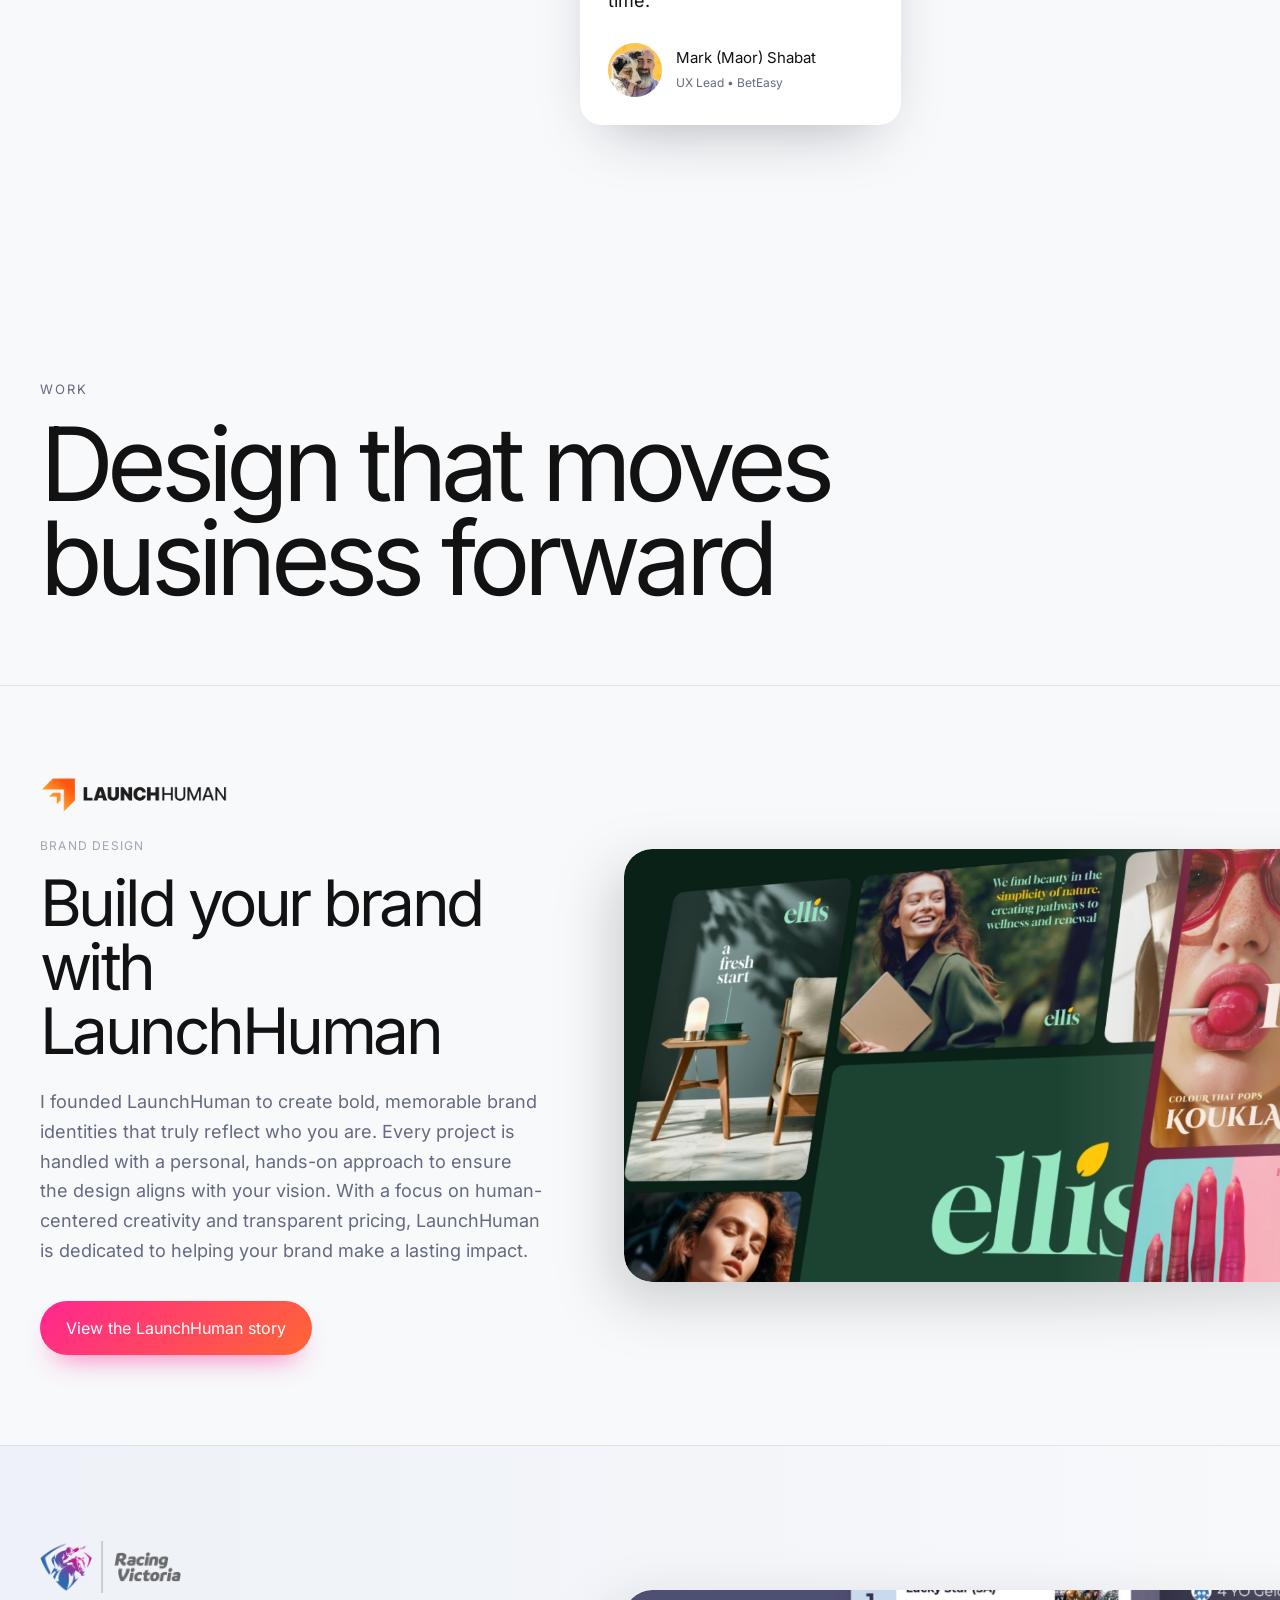
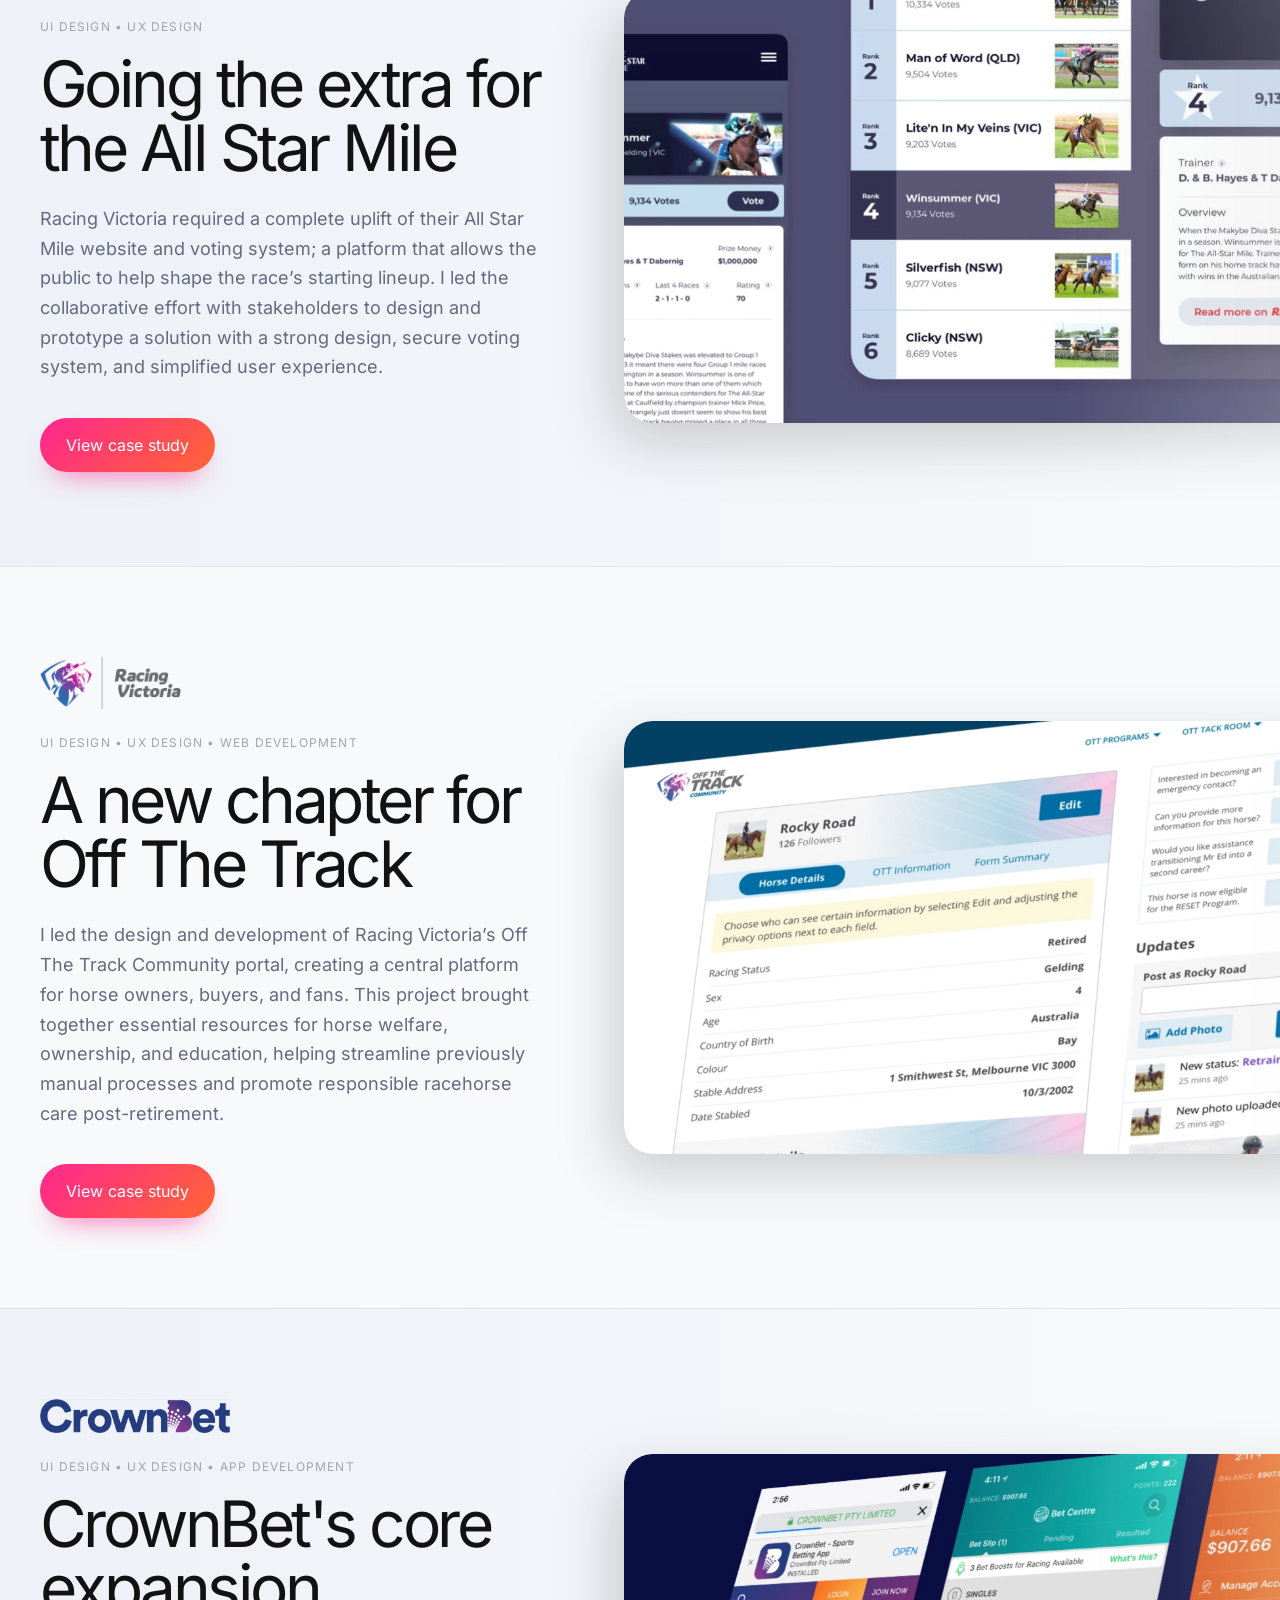
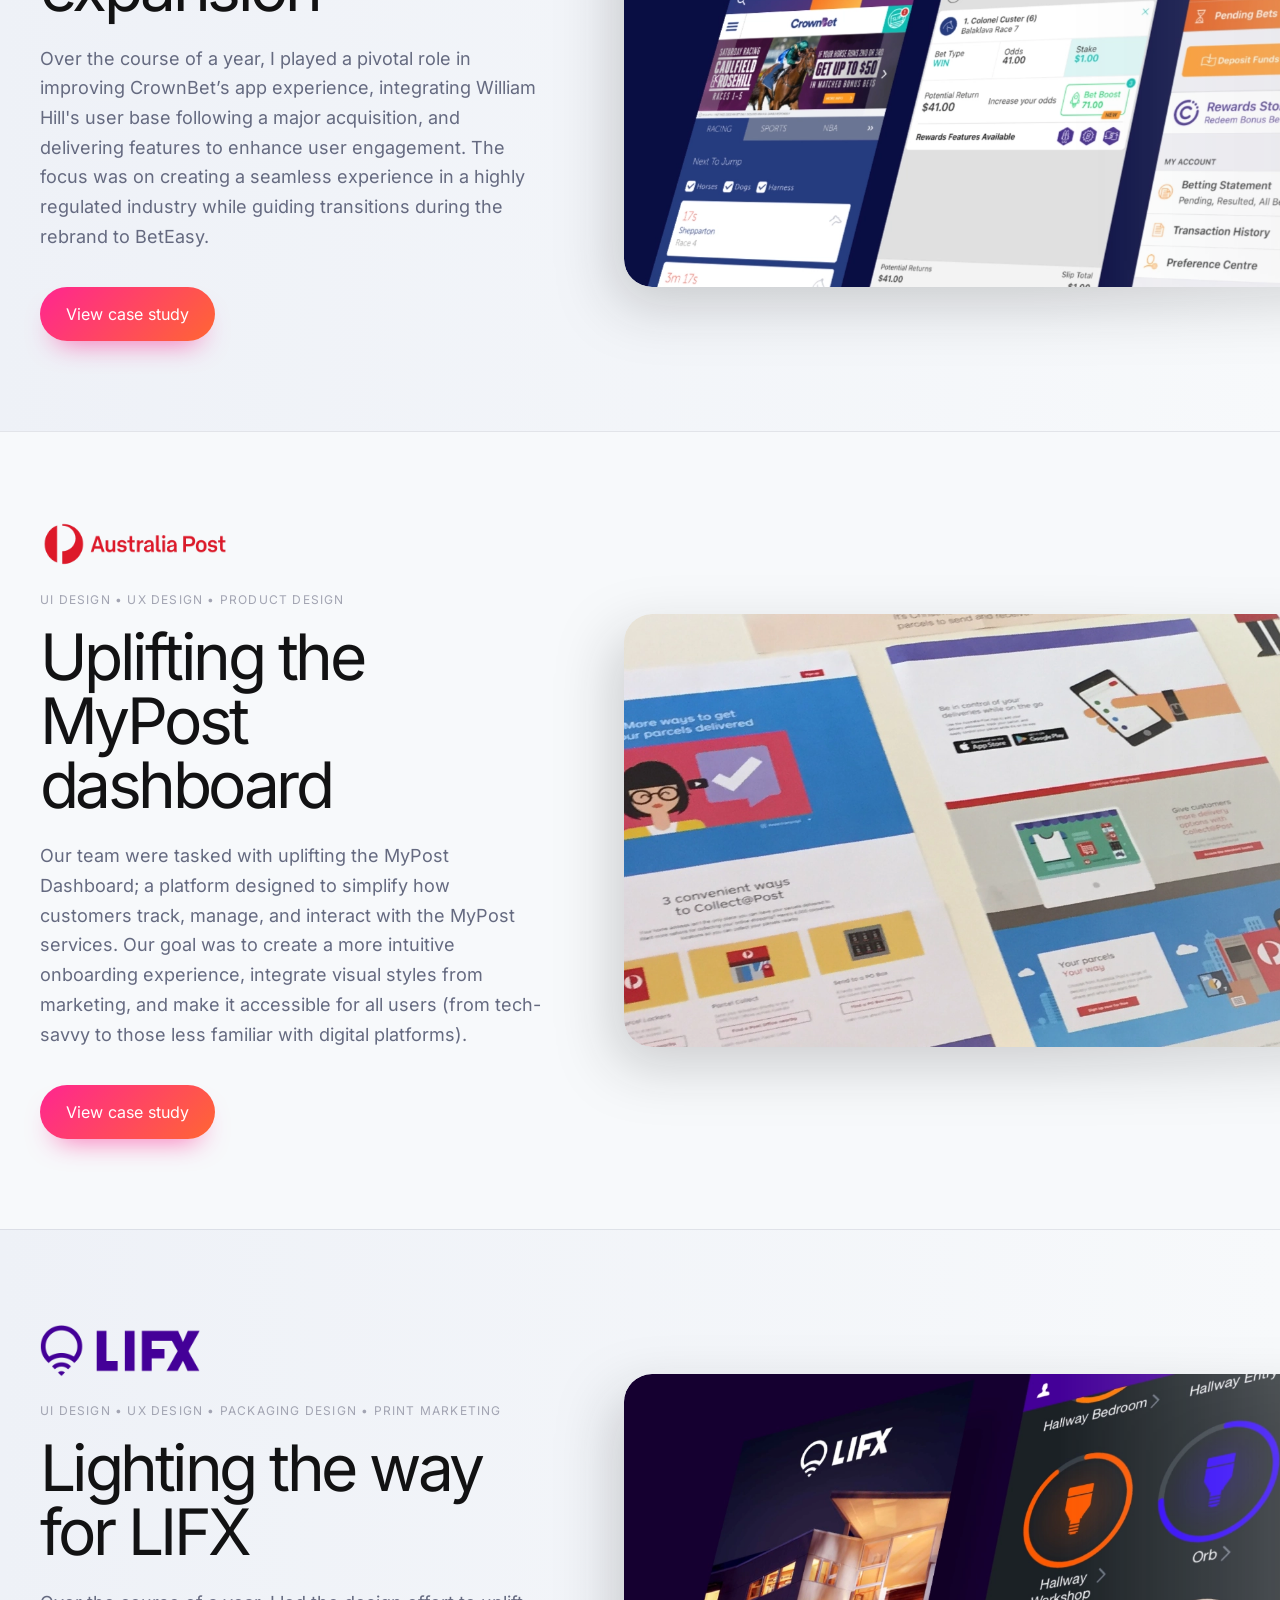
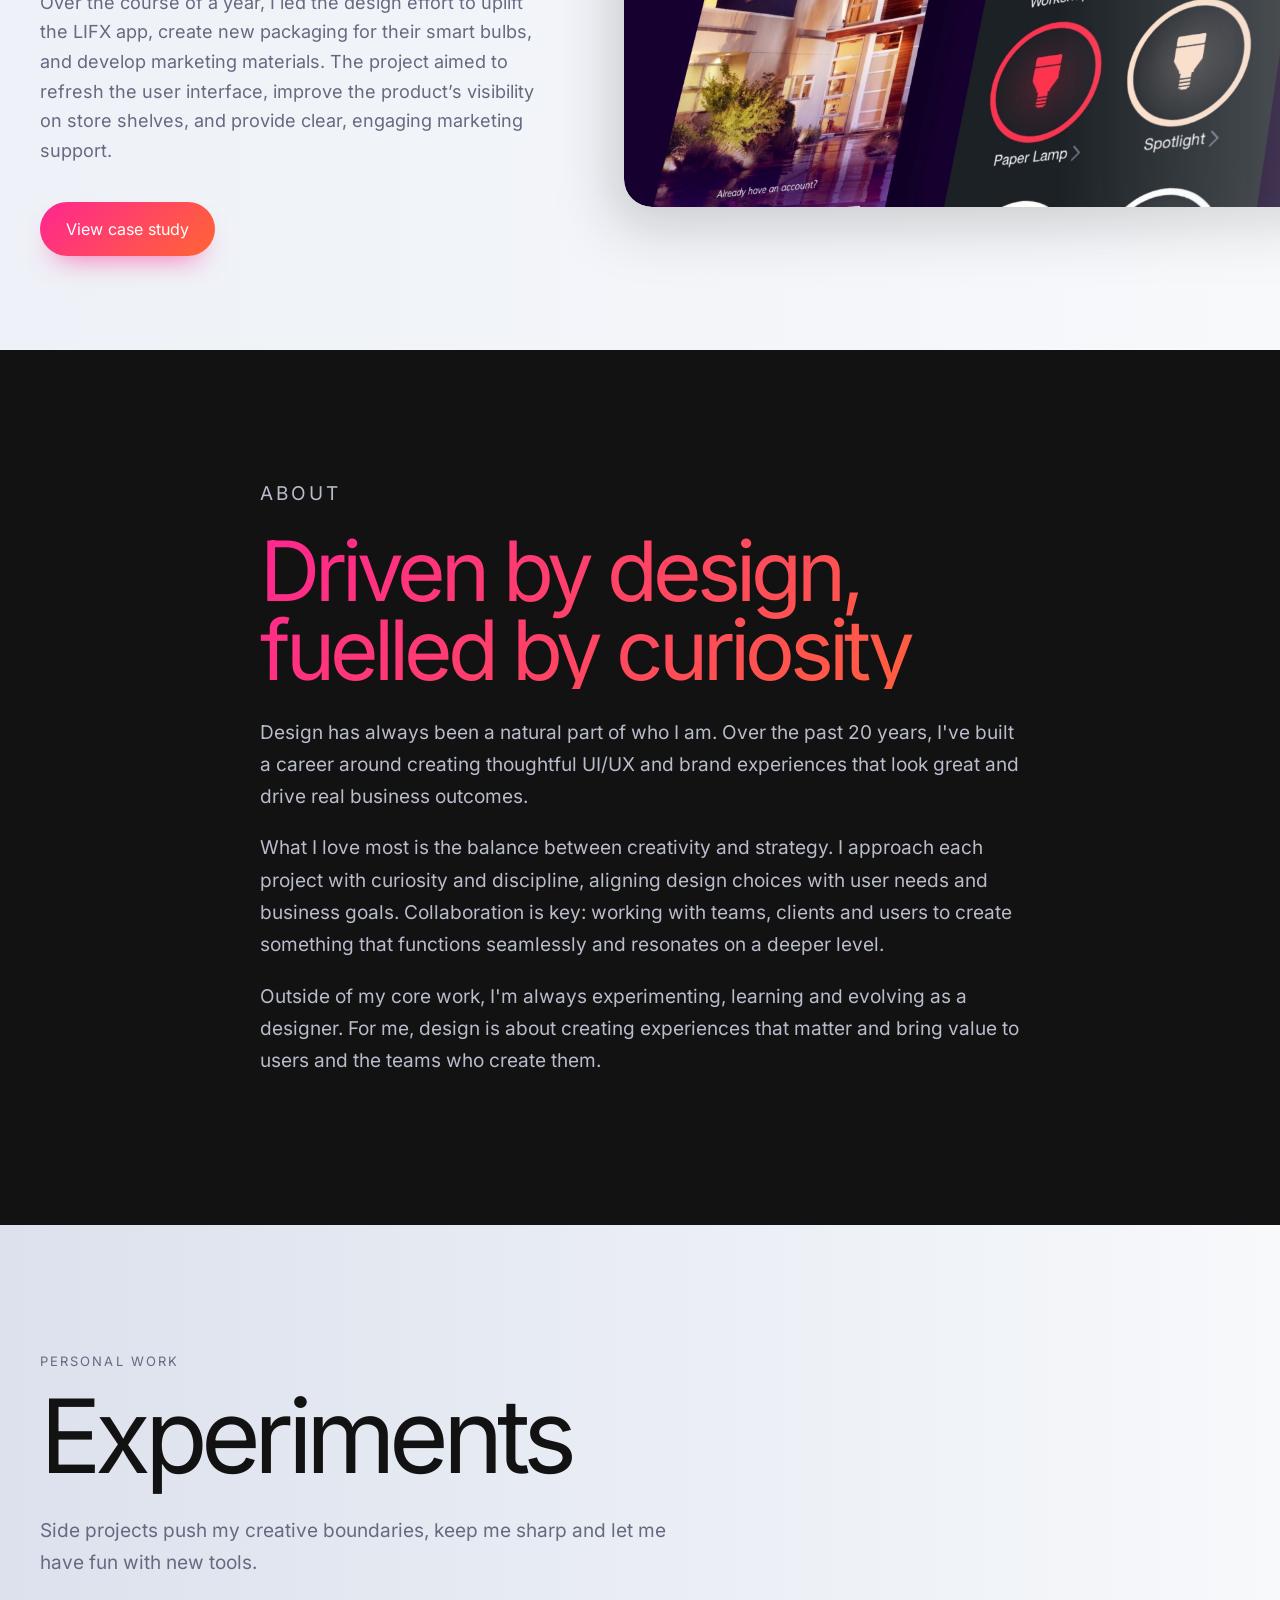
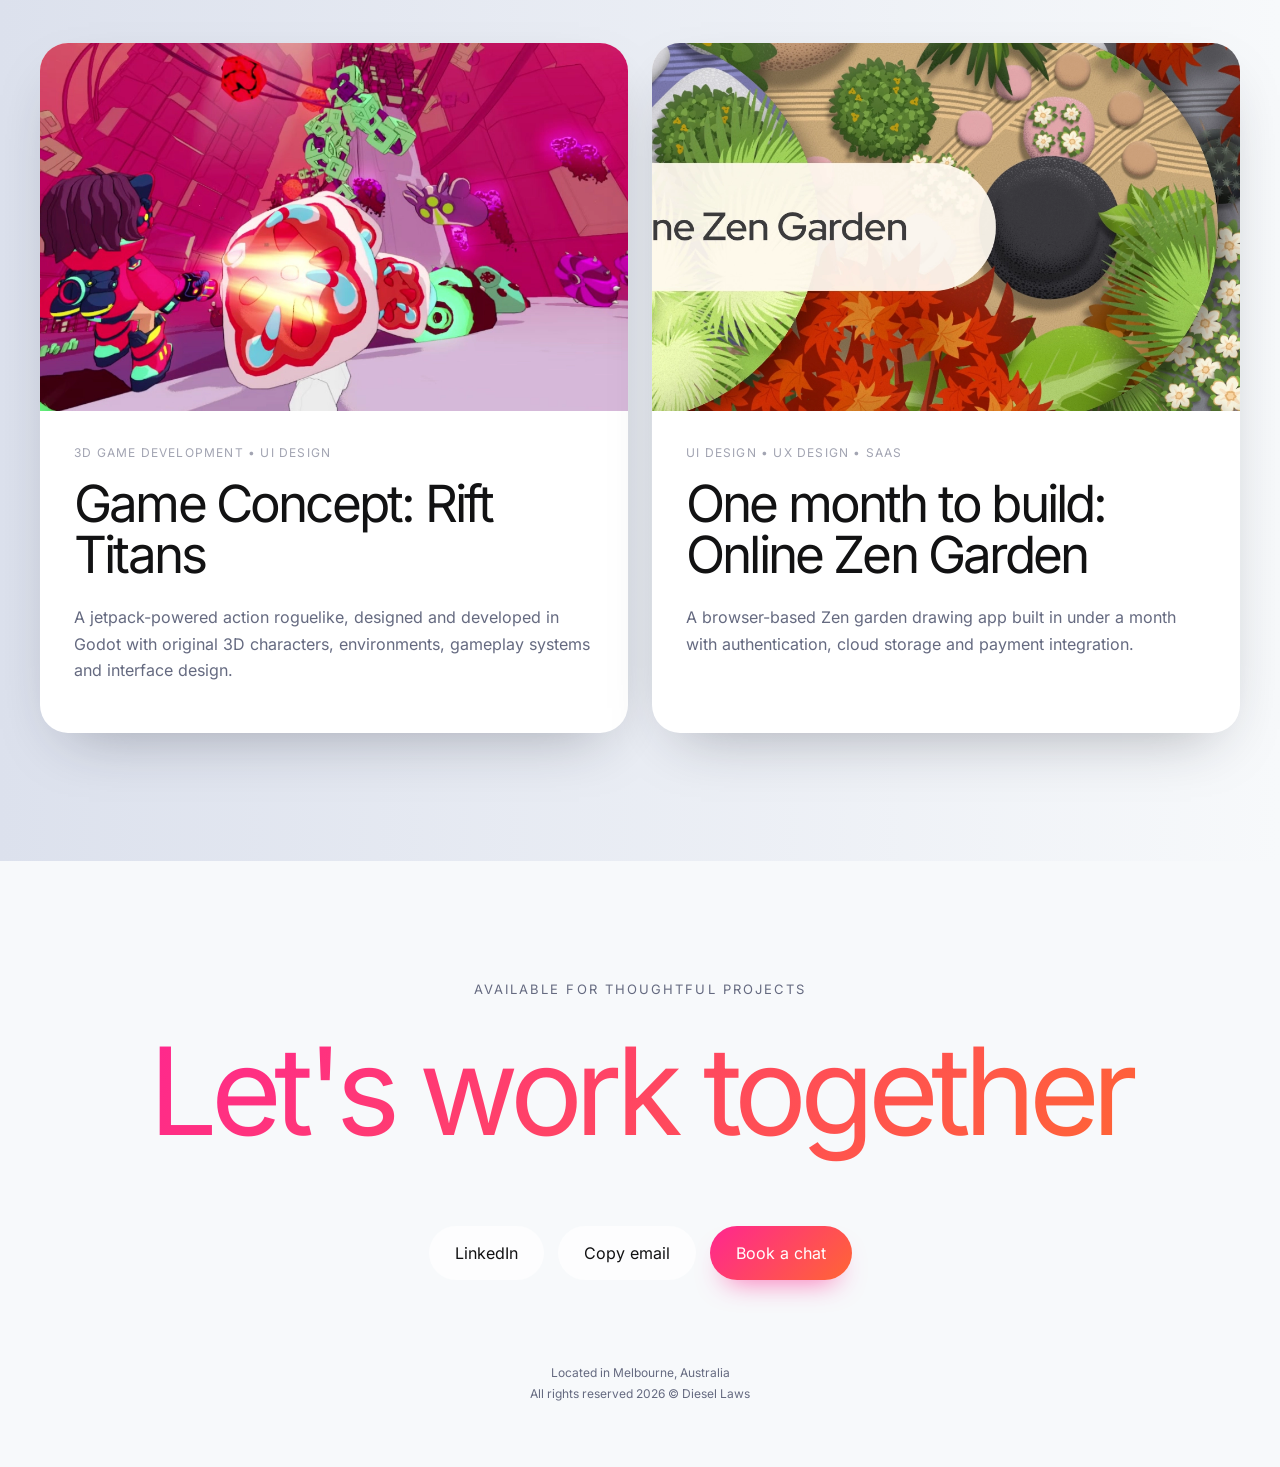
==== commit ba908bf5: "Restore full portfolio case studies" ====
--- a/index.html
+++ b/index.html
@@ -22,7 +22,7 @@
         <nav aria-label="Main navigation">
             <a href="#work">Work</a>
             <a href="#about">About</a>
-            <a href="/posts/">Posts</a>
+
             <a href="https://www.linkedin.com/in/diesellaws/" target="_blank" rel="noreferrer">LinkedIn</a>
             <button class="text-button copy-email" type="button">Copy email</button>
             <a href="https://cal.com/diesellaws/30min" target="_blank" rel="noreferrer">Book a chat</a>
@@ -73,41 +73,524 @@
                     <article class="review-card"><p>“Diesel's work significantly improved our software's aesthetics and usability. I highly recommend him.”</p><div class="reviewer"><img src="/images/headshot-davet.jpg" alt="Dave Timm"><div><h3>Dave Timm</h3><span>CEO • Red Marble AI</span></div></div></article>
                     <article class="review-card"><p>“His ability to simplify user experience and deliver quality outcomes in complex scenarios has been invaluable.”</p><div class="reviewer"><img src="/images/headshot-jason.jpg" alt="Jason Rogers"><div><h3>Jason Rogers</h3><span>Senior Solutions Architect • CGI</span></div></div></article>
                     <article class="review-card"><p>“Diesel has an excellent ability to balance practical product development with business and technical needs.”</p><div class="reviewer"><img src="/images/headshot-anthonyw.jpg" alt="Anthony Walker"><div><h3>Anthony Walker</h3><span>Enterprise Architect • CGI</span></div></div></article>
+                    <article class="review-card"><p>“Diesel has brought to life several projects. He works easily with clients and delivers results.”</p><div class="reviewer"><img src="/images/headshot-bruce.jpg" alt="Bruce McCole"><div><h3>Bruce McCole</h3><span>Director, Consulting Expert • CGI</span></div></div></article>
+                    <article class="review-card"><p>“Diesel is a switched-on entrepreneur at heart. He works efficiently, communicates effectively and presents with purpose.”</p><div class="reviewer"><img src="/images/headshot-sanjay.jpg" alt="Sanjay Rajapaksha"><div><h3>Sanjay Rajapaksha</h3><span>Product Designer • CGI</span></div></div></article>
+                    <article class="review-card"><p>“Diesel is super efficient and adaptive. I was impressed with his ability to manage multiple complex projects at the same time.”</p><div class="reviewer"><img src="/images/headshot-maor.jpg" alt="Mark (Maor) Shabat"><div><h3>Mark (Maor) Shabat</h3><span>UX Lead • BetEasy</span></div></div></article>
                 </div>
             </div>
         </section>
 
         <section class="work section-pad" id="work">
-            <div class="wrap"><p class="eyebrow reveal">Selected projects</p><h2 class="section-title reveal">Design that moves<br>business forward</h2></div>
-
-            <article class="project reveal">
-                <div class="wrap project-grid"><div class="project-copy"><img class="project-logo" src="/images/launch-human-logo.webp" alt="LaunchHuman"><p class="tags">Brand Design</p><h3>Build your brand with LaunchHuman</h3><p>I founded LaunchHuman to create bold, memorable brand identities that truly reflect who you are. Every project is handled with a personal, hands-on approach, human-centred creativity and transparent pricing.</p><button class="button primary project-toggle" type="button" aria-expanded="false">View the LaunchHuman story</button></div><div class="project-visual"><img src="/images/post-img-launchhuman.webp" alt="LaunchHuman brand work"></div></div>
-                <div class="project-details"><div class="wrap details-grid"><div><span>Role</span><p>Founder and Brand Designer</p></div><div><span>Challenge</span><p>Translate the core of a business into an identity that is visually striking, meaningful and lasting.</p></div></div></div>
+            <div class="wrap"><p class="eyebrow reveal">Work</p><h2 class="section-title reveal">Design that moves<br>business forward</h2></div>
+
+<article class="project reveal" id="build-your-brand-with-launchhuman">
+                <div class="wrap project-grid"><div class="project-copy"><img class="project-logo" src="/images/launch-human-logo.webp" alt="LaunchHuman"><p class="tags">Brand Design</p><h3>Build your brand with LaunchHuman</h3><p>I founded LaunchHuman to create bold, memorable brand identities that truly reflect who you are. Every project is handled with a personal, hands-on approach to ensure the design aligns with your vision. With a focus on human-centered creativity and transparent pricing, LaunchHuman is dedicated to helping your brand make a lasting impact.</p><button class="button primary project-toggle" type="button" aria-expanded="false">View the LaunchHuman story</button></div><div class="project-visual"><img src="/images/post-img-launchhuman.webp" alt="LaunchHuman"></div></div>
+                <div class="project-details"><div class="project-study wrap"><div class="details-grid"><div><span>Role</span><p>Founder</p></div><div><span>Challenge</span><p>Creating a brand identity is deeply personal, and capturing that essence requires more than just following trends or templates. The challenge has always been to translate the core of a business into a design that’s not only visually striking but also meaningful and lasting.</p></div></div><div class="case-study"><section class="case-section"><div class="case-copy"><h4>Why I Founded LaunchHuman</h4>
+            <p>
+                It’s the feeling when everything clicks, and a brand becomes more than just design. That's the driving force behind LaunchHuman. The reward that comes from seeing a brand identity come to life in a way that truly reflects who the client is. It's about crafting something meaningful that stands out and resonates.
+
+            </p>
+            <p>
+                I take a hands-on approach to every project, ensuring that each brand identity is built with care and intention. Where needed, I collaborate with skilled designers from my network and oversee the project, making sure that every brand we create leaves a lasting impact.
+            </p>
+        </div><div class="case-images single"><img src="/images/ellisbrandboard.webp" alt="Why I Founded LaunchHuman supporting design 1" loading="lazy"><img src="/images/kouklabrandboard.webp" alt="Why I Founded LaunchHuman supporting design 2" loading="lazy"></div></section><section class="case-section"><div class="case-copy"><h4>What's in a Brand?</h4>
+            <p>
+                Creating a brand is so much more than designing a logo or picking colors. A true brand reflects the values, aspirations, and personality of the people behind it.
+            </p>
+            <p>
+                When we build a brand together, we focus on three core elements:
+            </p>
+              <ul>
+                <li>
+                  <h4>Identity</h4>
+                  This is where it all starts; who you are, what you stand for, and the impression you want to leave.
+                  We work with you to uncover the essence of your brand, so every design decision, from fonts to visuals, speaks to your core identity.
+                </li>
+                <li>
+                  <h4>Voice</h4>
+                  How does your brand sound? What tone and message will resonate with your audience?
+                  We help you craft a voice that’s authentic to you and consistent across all platforms.
+                </li>
+                <li>
+                  <h4>Experience</h4>
+                  Your brand needs to engage and connect with people, not just on the surface but on a deeper, emotional level.
+                  We design to create a memorable experience for anyone who interacts with your brand, ensuring that they feel the values you stand for.
+                </li>
+              </ul>
+        </div><div class="case-images single"><img src="/images/themanninginstitutebrandboard.webp" alt="What's in a Brand? supporting design 1" loading="lazy"><img src="/images/untamedbrandboard.webp" alt="What's in a Brand? supporting design 2" loading="lazy"></div></section><section class="case-section"><div class="case-copy"><h4>Transparent Pricing</h4>
+            <p>
+                Transparency is key when it comes to pricing, and that's why our rates are fully visible - a rarity in the design world.
+                Instead of relying on complicated quotes or lengthy email exchanges, we provide clear pricing upfront. This way, you know exactly what you're paying for, with no hidden costs or surprises along the way.
+            </p>
+
+            </div>
+        </div></section></div></div></div>
             </article>
 
-            <article class="project alt reveal">
-                <div class="wrap project-grid"><div class="project-copy"><img class="project-logo" src="/images/rv-logo.webp" alt="Racing Victoria"><p class="tags">UI Design • UX Design</p><h3>Going the extra for the All Star Mile</h3><p>Racing Victoria required a complete uplift of its All Star Mile website and public voting system. I led the collaborative design and prototyping effort across a secure voting flow and simplified user experience.</p><button class="button primary project-toggle" type="button" aria-expanded="false">View case study</button></div><div class="project-visual"><img src="/images/post-img-asm.webp" alt="All Star Mile website"></div></div>
-                <div class="project-details"><div class="wrap details-grid"><div><span>Client and timeline</span><p>Racing Victoria • 3 months</p></div><div><span>Role</span><p>Client liaison, workshop facilitation, UI and UX design.</p></div><div><span>Challenge</span><p>Create an engaging, secure public voting platform aligned with refreshed marketing guidelines.</p></div></div></div>
+<article class="project alt reveal" id="going-the-extra-for-the-all-star-mile">
+                <div class="wrap project-grid"><div class="project-copy"><img class="project-logo" src="/images/rv-logo.webp" alt="Racing Victoria"><p class="tags">UI Design • UX Design</p><h3>Going the extra for the All Star Mile</h3><p>Racing Victoria required a complete uplift of their All Star Mile website and voting system; a platform that allows the public to help shape the race’s starting lineup. I led the collaborative effort with stakeholders to design and prototype a solution with a strong design, secure voting system, and simplified user experience.</p><button class="button primary project-toggle" type="button" aria-expanded="false">View case study</button></div><div class="project-visual"><img src="/images/post-img-asm.webp" alt="All Star Mile"></div></div>
+                <div class="project-details"><div class="project-study wrap"><div class="details-grid"><div><span>Client</span><p>Racing Victoria</p></div><div><span>Timeline</span><p>3 months</p></div><div><span>Role</span><p>Client Liaison, Workshop Facilitation, UI Design, UX Design</p></div><div><span>Challenge</span><p>Design the new All Star Mile website and voting platform with Racing Victoria's refreshed marketing guidelines, ensuring an engaging design, secure voting system, and simplified user experience.</p></div></div><div class="case-study"><section class="case-section"><div class="case-copy"><h4>Kickoff Workshop</h4>
+            <p>
+                Our kickoff workshop with Racing Victoria was about figuring out the key drivers for their All-Star Mile website. We focused on getting an overview on the core features during the session, including briefly covering the flow of how users would arrive at the voting page:
+            </p>
+            <ul>
+                <li>
+                      <h4>Feature Prioritisation:</h4>
+                      We ran a quick "weighting" exercise where stakeholders voted on the most important elements for the platform. This helped us prioritise features that would have the biggest impact on the user experience, and allowed us to streamline the interface to only focus on core elements.
+                </li>
+                <li>
+                      <h4>Page Flow Mapping:</h4>
+                      After various dicussions, we moved to a quick "flow mapping". The main goal here was to confirm how users would move through the platform, from the voting pages to information and advertising sections. We referred to previous page flows and used the whiteboarding session to confirm subtle changes.
+                </li>
+            </ul>
+        </div><div class="case-images duo"><img src="/images/asm-weighting.webp" alt="Kickoff Workshop supporting design 1" loading="lazy"><img src="/images/asm-structure.webp" alt="Kickoff Workshop supporting design 2" loading="lazy"></div></section><section class="case-section"><div class="case-copy"><h4>Design Process</h4>
+            <p>
+                Given that the platform’s overall structure was largely based on previous years and the page count was minimal, I opted to create and work from high-fidelity UI designs from the start. This approach also allowed us to incorporate Racing Victoria’s brand colors and styles right away, which made it easier for the marketing team to review and provide feedback early on.
+            </p>
+
+            <p>
+                Working in high fidelity helped in a few key ways:
+            </p>
+            <ul>
+                  <li>
+                      <h4>Quicker Feedback Cycles</h4>
+                      The business team could see a nearly finished version from the beginning, making it easier to visualise the end product and provide relevant feedback.
+                </li>
+                  <li>
+                    <h4>Brand Alignment</h4>
+                    With colors, fonts, and design elements already in place, the marketing team could see how the platform would represent the brand, often minimising back-and-forth revisions.
+                </li>
+                  <li>
+                    <h4>Efficiency in Iterations</h4>
+                    While high-fidelity designs can sometimes slow down early creative changes, in this case, it streamlined the process. By building a lot of the core components earlier on, I was able to make adjustments to the design files rapidly, and start handover with engineers sooner.
+                </li>
+            </ul>
+
+            <p>
+                 The final design maintained a user-friendly flow, similar to past years, but with one key change. Previously, users would click on a horse from the list to view detailed information on a separate page. We streamlined this process by creating a more integrated, single-page experience. Now, the voting list appears on the left with basic details, while the right-hand side displays the full horse profiles. This layout allowed users to quickly browse, review, and vote without unnecessary navigation. This adjustment made the process far more efficient and engaging, contributing to the platform’s overall success.
+            </p>
+      </div><div class="case-images single"><img src="/images/asm-flow.webp" alt="Design Process supporting design 1" loading="lazy"></div></section><section class="case-section"><div class="case-copy"><h4>Core Screens</h4>
+            <p>
+                Each of the platform’s core screens was carefully designed to support a seamless user experience and keep the voting process quick and efficient. By focusing on clarity and functionality, we ensured that each page guided the user smoothly through the necessary steps without unnecessary complexity.
+            </p>
+
+            <h3>
+                1. Horse Listing and Voting
+            </h3>
+            <p>
+                This page was the starting point for users, showcasing a streamlined list of horses on the left side. Key information such as horse names, rank, and votes was displayed, while detailed profiles for each horse were shown on the right side. This combined design allowed users to make quick comparisons and vote without ever leaving the page, significantly reducing friction in the process.
+            </p>
+
+            <h3>
+                2. Voting Details
+            </h3>
+            <p>
+                 After selecting a horse, users were taken to a simple screen to confirm their choice and enter the required voting details.
+            </p>
+
+            <h3>
+                3. Mobile Verification
+            </h3>
+            <p>
+                To ensure the integrity of the voting system, this screen asked users to verify their mobile number. We kept this step straightforward and secure, with clear instructions and minimal input fields to make verification as quick and painless as possible.
+            </p>
+
+            <h3>
+                4. Thank You and Next Steps
+            </h3>
+            <p>
+                The final page thanked users for their vote and outlined the next steps, including what to expect after voting. The design was kept minimal, focusing on clarity while reinforcing Racing Victoria’s branding. This final touch helped drive further engagement including sharing their vote, buying tickets to the track and siging up with Racing+ to watch the event.
+            </p>
+
+          </div><div class="case-images single"><img src="/images/asm-listing.webp" alt="Core Screens supporting design 1" loading="lazy"><img src="/images/asm-voting-details.webp" alt="Core Screens supporting design 2" loading="lazy"><img src="/images/asm-mobile-confirm.webp" alt="Core Screens supporting design 3" loading="lazy"><img src="/images/asm-thankyou.webp" alt="Core Screens supporting design 4" loading="lazy"></div></section><section class="case-section"><div class="case-copy"><h4>Mobile Focus</h4>
+            <p>
+                Every page was designed with a mobile layout built-in, knowing that a fair majority of votes would come from mobile devices. The layout, interactions, and content were optimised for smaller screens, ensuring that users could easily navigate, vote, and verify their information without hassle.
+            </p>
+
+          </div><div class="case-images duo"><img src="/images/asm-mob-listing-vote.webp" alt="Mobile Focus supporting design 1" loading="lazy"><img src="/images/asm-mob-confirm-thankyou.webp" alt="Mobile Focus supporting design 2" loading="lazy"></div></section><section class="case-section"><div class="case-copy"><h4>Horse Status and Marketing Guides</h4>
+            <p>
+                On the horse voting details page, there is an interactive status bar located beneath each horse's image, providing real-time updates to the placement of the horse in the race, and the status of the race itself. This feature was essential in communicating each horse's status efficiently while keeping context to the race as a whole.
+            </p>
+
+            <p>
+                Additionally, there is a digital clock widget that appeared throughout the site, displaying key countdowns like time until voting opens, leaderboard blackout, voting closes, final field announcement, and All-Star Mile raceday.
+            </p>
+
+            <p>
+                To make sure Marketing had a clear guide to work from, we presented the general sizing for all horse images, including the custom star image mask above each horse's picture. These design elements adhered to the marketing team's guidelines, ensuring brand consistency across the platform.
+            </p>
+          </div><div class="case-images duo"><img src="/images/asm-horse-status.webp" alt="Horse Status and Marketing Guides supporting design 1" loading="lazy"><img src="/images/asm-marketing.webp" alt="Horse Status and Marketing Guides supporting design 2" loading="lazy"></div></section><section class="case-section"><div class="case-copy"><h4>Feedback and Iteration</h4>
+            <p>
+                Racing Victoria gave great feedback on the initial designs, especially the mobile layouts, which resonated well with their expectations. Only minor adjustments were needed, such as tweaking the wording on the mobile confirmation screen for better clarity. We also fine-tuned the flow of information on the voting screen to ensure the best possible user experience.
+            </p>
+
+            <p>
+                Overall, working in high fidelity proved to be a smart approach in this case. It allowed us to align much of the content quickly and make necessary refinements with ease, delivering a polished product within the short timeframe.
+            </p>
+          </div></section><section class="case-section"><div class="case-copy"><h4>Delivery and Results</h4>
+            <p>
+                Throughout the project, I worked closely with our engineering team and Project Manager, ensuring smooth collaboration between the front-end design and the back-end development. This close-knit approach allowed us to build the platform efficiently, with the back-end being developed alongside the front-end UI designs. When it came time to hand off the final designs, I shifted to working directly with the engineering team to assist and guide as requested. Racing Victoria was kept in the loop throughout this process, ensuring they were up to date with every key milestone.
+            </p>
+
+            <h3>Final Results</h3>
+            <p>
+                A key factor in this whole build was the mobile confirmation step, which greatly reduced the number of unverified votes in the system, leading to a much cleaner and more accurate voting process. This also extended to the blocked voting in other countries, blocking unauthorised votes throughout the process. This improvement, along with the more user-friendly interface, resulted in an increase in total votes compared to the previous year and significantly fewer support tickets and “lost” votes.
+            </p>
+
+            <p>
+                The project was delivered on time and delivered on Racing Victoria’s expectations. They were a driven and motivated team to work with and I thoroughly enjoyed the process. As this was our first collaboration, it opened the door for future projects.
+            </p>
+          </div></section></div></div></div>
             </article>
 
-            <article class="project reveal">
-                <div class="wrap project-grid"><div class="project-copy"><img class="project-logo" src="/images/rv-logo.webp" alt="Racing Victoria"><p class="tags">UI Design • UX Design • Web Development</p><h3>A new chapter for Off The Track</h3><p>I led the design and development of Racing Victoria's Off The Track Community portal, bringing horse welfare, ownership and education resources into one central platform.</p><button class="button primary project-toggle" type="button" aria-expanded="false">View case study</button></div><div class="project-visual"><img src="/images/post-img-ott.webp" alt="Off The Track portal"></div></div>
-                <div class="project-details"><div class="wrap details-grid"><div><span>Client and timeline</span><p>Racing Victoria • 1 year</p></div><div><span>Role</span><p>UI design and UX design.</p></div><div><span>Challenge</span><p>Centralise complex programs for owners, trainers and fans while supporting responsible racehorse care.</p></div></div></div>
+<article class="project reveal" id="a-new-chapter-for-off-the-track">
+                <div class="wrap project-grid"><div class="project-copy"><img class="project-logo" src="/images/rv-logo.webp" alt="Racing Victoria"><p class="tags">UI Design • UX Design • Web Development</p><h3>A new chapter for Off The Track</h3><p>I led the design and development of Racing Victoria’s Off The Track Community portal, creating a central platform for horse owners, buyers, and fans. This project brought together essential resources for horse welfare, ownership, and education, helping streamline previously manual processes and promote responsible racehorse care post-retirement.</p><button class="button primary project-toggle" type="button" aria-expanded="false">View case study</button></div><div class="project-visual"><img src="/images/post-img-ott.webp" alt="Off The Track Community Portal"></div></div>
+                <div class="project-details"><div class="project-study wrap"><div class="details-grid"><div><span>Client</span><p>Racing Victoria</p></div><div><span>Timeline</span><p>1 year</p></div><div><span>Role</span><p>UI Design, UX Design</p></div><div><span>Challenge</span><p>Develop a comprehensive platform for Racing Victoria that centralises their programs, simplifies horse ownership processes, and provides resources for horse welfare, while addressing the needs of multiple user groups including owners, trainers, and fans.</p></div></div><div class="case-study"><section class="case-section"><div class="case-copy"><h4>Project Kickoff</h4>
+                <p>
+                    Racing Victoria’s Off The Track Community portal was designed to revolutionise how the entire lifecycle of racehorses is tracked and managed.
+                    The goal was to create a comprehensive platform that supports owners, trainers, and fans in accessing vital information,
+                    from racing careers to post-racing pathways and beyond.
+                </p>
+                <p>
+                    This portal would serve as a hub for all things related to horse management, offering users a seamless experience to:
+                </p>
+                <ul>
+                    <li><h4>Track Horse Lifecycle:</h4> Monitor the journey of horses from their racing career through retirement and rehoming.</li>
+                    <li><h4>Ownership Transfers:</h4> Simplify the process of claiming and transferring ownership of horses at any stage.</li>
+                    <li><h4>Post-Racing Opportunities:</h4> Provide insights into career transitions for horses, including equestrian sports, therapy, and companionship roles.</li>
+                    <li><h4>Emergency Contacts:</h4> Allow horse owners to register emergency contacts for immediate support and response.</li>
+                    <li><h4>Educational Content:</h4> Offer training, care guides, and resources for managing horses at various stages of their lives.</li>
+                    <li><h4>Community Events:</h4> Connect users with exclusive events and opportunities to engage with the Off The Track community.</li>
+                </ul>
+                <p>
+                    By integrating all aspects of horse management, this portal would simplify processes, promote responsible ownership, and foster a more engaged, informed community.
+                </p>
+            </div></section><section class="case-section"><div class="case-copy"><h4>Research and Design Process</h4>
+                <p>
+                    Given the extensive scope of the Off The Track Community portal, the project required several months of in-depth research and collaboration.
+                    We began by thoroughly understanding Racing Victoria’s goals and the needs of their diverse user base, from horse owners to trainers and fans.
+                </p>
+                <p>
+                    Our team conducted comprehensive brainstorming and information-gathering sessions to map out the essential programs that would form the core of the portal. These programs included:
+                </p>
+                <ul>
+                    <li><h4>Acknowledged Retrainers Program:</h4> Connecting horses with certified retrainers for new career opportunities.</li>
+                    <li><h4>RESET Program:</h4> Evaluation, support, education, and transition programs for racehorses.</li>
+                    <li><h4>Full Circle Program:</h4> Tracking the long-term well-being and status of previously owned horses.</li>
+                    <li><h4>Off The Track Events:</h4> Organizing community events for owners, trainers, and fans to connect.</li>
+                    <li><h4>OHEP:</h4> A program for providing humane end-of-life care for horses in need.</li>
+                    <li><h4>Claiming and Thoroughbred Profiles:</h4> A system to manage horse profiles and facilitate ownership claims.</li>
+                </ul>
+                <p>
+                    Once the structure and priorities were established, we moved into the design phase. This involved creating a series of wireframes that laid out the architecture and user flow of the portal. The initial wireframes served as a foundation for discussions and iterations with Racing Victoria, ensuring alignment at each stage of development.
+                </p>
+                <p>
+                    The scale of the project required multiple rounds of revisions and refinements, transitioning from low-fidelity wireframes to fully interactive, high-fidelity designs.
+                    Each wireframe and high-fidelity design was built with flexibility in mind, to account for future updates and program expansions.
+                </p>
+            </div><div class="case-images single"><img src="/images/ott1.webp" alt="Research and Design Process supporting design 1" loading="lazy"><img src="/images/ott2.webp" alt="Research and Design Process supporting design 2" loading="lazy"></div></section><section class="case-section"><div class="case-copy"><h4>From Wireframes to High-Fidelity</h4>
+                <p>
+                    The design process began with creating wireframes to establish the foundational architecture and user flow of the Off The Track Community portal. These wireframes served as the blueprint for discussion and feedback sessions with Racing Victoria. Through several iterations, we refined the structure and interaction flows until we had a solid base to move forward.
+                </p>
+                <p>
+                    After aligning on the wireframes, the next step was to develop high-fidelity designs that reflected the final user experience.
+                    We built reusable design components in Sketch/Figma, allowing for consistency and efficiency when transitioning to development handover.
+                </p>
+                <p>
+                    The high-fidelity designs were created with flexibility in mind, featuring modular elements that could easily adapt to future updates or new requirements.
+                    Key areas, such as the Claim Thoroughbred flow, evolved from simple wireframes into interactive, polished screens that maintained clarity and ease of use.
+                </p>
+            </div><div class="case-images single"><img src="/images/ott3.webp" alt="From Wireframes to High-Fidelity supporting design 1" loading="lazy"><img src="/images/ott6.webp" alt="From Wireframes to High-Fidelity supporting design 2" loading="lazy"></div><div class="case-images trio"><img src="/images/ott4.webp" alt="From Wireframes to High-Fidelity supporting design 1" loading="lazy"><img src="/images/ott7.webp" alt="From Wireframes to High-Fidelity supporting design 2" loading="lazy"><img src="/images/ott9.webp" alt="From Wireframes to High-Fidelity supporting design 3" loading="lazy"><img src="/images/ott5.webp" alt="From Wireframes to High-Fidelity supporting design 4" loading="lazy"><img src="/images/ott8.webp" alt="From Wireframes to High-Fidelity supporting design 5" loading="lazy"><img src="/images/ott10.webp" alt="From Wireframes to High-Fidelity supporting design 6" loading="lazy"></div></section><section class="case-section"><div class="case-copy"><h4>Simplifying Complex Forms</h4>
+            <p>
+                One of the major improvements was in simplifying forms and data entry. Previously managed via paper and email, the new portal digitised these processes, significantly reducing manual work for the Off The Track team. We designed forms to be flexible, allowing sections to be added or removed with ease while maintaining a user-friendly interface with clear labels, buttons, and guidance notes.
+            </p>
+            </div></section><section class="case-section"><div class="case-copy"><h4>Search and Claim Features</h4>
+            <p>
+                Another major feature was the Search and Claim flow for thoroughbred profiles. We designed a robust search system that could handle both 'unclaimed' and 'claimed' thoroughbreds, allowing users to quickly filter by tags like age, color, and status. This made the process of finding available horses or managing claimed horses simple and efficient.
+            </p>
+            </div></section><section class="case-section"><div class="case-copy"><h4>Admin Dashboard</h4>
+                <p>
+                    One of the key requirements was the creation of a dedicated admin dashboard. This feature transformed the way the team at Racing Victoria managed forms and submissions, significantly reducing the time spent on manual processes.
+                </p>
+
+                <p>
+                    Previously, forms were submitted via paper or email, requiring manual uploads into a database; an inefficient process that consumed hours and hindered scalability. The new admin dashboard streamlined this by allowing admins to review, edit, and approve or deny forms directly within the system. With forms automatically sorted into sections, team members could easily track submissions, assign tasks, and provide timely feedback. Digital submission of Thoroughbred profiles enabled instant review, with admins able to request information or approve forms in just a few clicks, significantly speeding up workflows and improving the user experience while saving countless hours of manual work.
+                </p>
+
+                <p>
+                    By reducing the friction between form submission and review, the portal enabled greater efficiency, allowing the team to focus additional attention on meaningful work related to horse welfare and program development.
+                </p>
+            </div><div class="case-images duo"><img src="/images/ott11.webp" alt="Admin Dashboard supporting design 1" loading="lazy"><img src="/images/ott12.webp" alt="Admin Dashboard supporting design 2" loading="lazy"></div></section><section class="case-section"><div class="case-copy"><h4>Final Launch and Impact</h4>
+                <p>
+                    After a year of rigorous design, development, and testing, Racing Victoria launched the inaugural version of the Off The Track Community portal to a select group of Acknowledged Retrainers. The feedback from this initial group was invaluable, particularly highlighting areas where complex form submissions required further streamlining. This insight allowed us to refine the platform ahead of its broader release.
+                </p>
+                <p>
+                    The full launch to owners, retrainers, and staff marked a significant milestone for Racing Victoria. The portal's modular design ensured it could easily adapt to future changes, making it simple for the team to modify sections and layouts as needed. Within weeks of going live, the simplified form submissions and user-friendly interface delivered noticeable improvements in operational efficiency—saving countless hours previously spent on manual data entry.
+                </p>
+                <p>
+                    Beyond operational benefits, the platform fostered stronger connections within the Off The Track community. Racing Victoria was able to provide better support, guidance, and education to users, while also showcasing the benefits of each program. This new level of engagement allowed the team to fulfill their mission more effectively, enhancing the overall experience for everyone involved and cementing the portal as a crucial tool for the future of horse lifecycle management.
+                </p>
+            </div></section></div></div></div>
             </article>
 
-            <article class="project alt reveal">
-                <div class="wrap project-grid"><div class="project-copy"><img class="project-logo" src="/images/crownbet-logo.webp" alt="CrownBet"><p class="tags">UI Design • UX Design • App Development</p><h3>CrownBet's core expansion</h3><p>Over a year I improved CrownBet's app, integrated William Hill's user base after acquisition, and delivered features that increased engagement while supporting the transition to BetEasy.</p><button class="button primary project-toggle" type="button" aria-expanded="false">View case study</button></div><div class="project-visual"><img src="/images/post-img-cb.webp" alt="CrownBet app experience"></div></div>
-                <div class="project-details"><div class="wrap details-grid"><div><span>Client and timeline</span><p>CrownBet • 1 year</p></div><div><span>Role</span><p>UI design, UX design, app development and workshop facilitation.</p></div><div><span>Challenge</span><p>Improve the core app while migrating customers through an acquisition in a heavily regulated industry.</p></div></div></div>
+<article class="project alt reveal" id="crownbet-s-core-expansion">
+                <div class="wrap project-grid"><div class="project-copy"><img class="project-logo" src="/images/crownbet-logo.webp" alt="CrownBet"><p class="tags">UI Design • UX Design • App Development</p><h3>CrownBet's core expansion</h3><p>Over the course of a year, I played a pivotal role in improving CrownBet’s app experience, integrating William Hill's user base following a major acquisition, and delivering features to enhance user engagement. The focus was on creating a seamless experience in a highly regulated industry while guiding transitions during the rebrand to BetEasy.</p><button class="button primary project-toggle" type="button" aria-expanded="false">View case study</button></div><div class="project-visual"><img src="/images/post-img-cb.webp" alt="CrownBet App Experience"></div></div>
+                <div class="project-details"><div class="project-study wrap"><div class="details-grid"><div><span>Client</span><p>CrownBet</p></div><div><span>Timeline</span><p>1 year</p></div><div><span>Role</span><p>UI Design, UX Design, App Development, Workshop Facilitation</p></div><div><span>Challenge</span><p>Improve the core app experience for CrownBet users while ensuring seamless migration of William Hill customers post-acquisition. Additionally, lead the effort to uplift the app's UI/UX in a heavily regulated industry.</p></div></div><div class="case-study"><section class="case-section"><div class="case-copy"><h4>Project Kickoff</h4>
+            <p>
+                This project spanned several key areas; uplifting CrownBet’s core website/app experience and integrating William Hill's customer base. The highly regulated nature of betting apps added extra layers of complexity in terms of approvals and discussions, ensuring every feature and UI change was carefully considered.
+            </p>
+            <p>
+                My role involved deep collaboration across teams, including engineering, compliance, marketing, and product management, to deliver a modernised, user-friendly experience for a rapidly growing customer base.
+            </p>
+            </div></section><section class="case-section"><div class="case-copy"><h4>Improving the BetSlip and Reward Features</h4>
+            <p>
+                One of the core app areas I helped uplift early on was the BetSlip, a crucial part of the user experience. I added features that improved the display of bonus bets and highlighted the rewards store, which drove engagement and usage of these features. A lot of these features needed to be added before the migration to ensure continuity for the William Hill customers.
+            </p>
+            <p>
+                This enhancement (yellow highlights) directly contributed to better user engagement, offering an intuitive interface where users could easily access their bonuses and rewards.
+            </p>
+            <ul>
+                <li>
+                    <h4>Core Markets Tabs:</h4>
+                    The app’s layout was adjusted by adding tabbed sections directly on the home page to allow viewing all the additional markets that were being introduced as part of the acquisition.
+                </li>
+                <li>
+                    <h4>Bet Boost Inline Notifications:</h4>
+                    Various betting features such as Bet Boost were going unnoticed, and with minimal education. We enhanced the Betslip to call out remaining Bet Boosts while also providing a way to read more about the benefits. This led to increased usage of Bet Boosts across the entire platform.
+                </li>
+                <li>
+                    <h4>Rewards Store Highlighting:</h4>
+                    The Rewards Store was previously buried and as such Bonus Bets (free bets for customers) were not being used. By making this section more obvious, and providing more education, it allowed for stronger engagement around this area.
+                </li>
+            </ul>
+            </div><div class="case-images duo"><img src="/images/cb-app2.webp" alt="Improving the BetSlip and Reward Features supporting design 1" loading="lazy"><img src="/images/cb-app1.webp" alt="Improving the BetSlip and Reward Features supporting design 2" loading="lazy"></div></section><section class="case-section"><div class="case-copy"><h4>Collaborative Workshops for Feature Ideation</h4>
+            <p>
+                Throughout the project, I led high-energy workshops aimed at generating innovative app features to boost user engagement. By adapting Google’s Design Sprint methodology into 3-hour Feature Sprints (FeDS), we transformed brainstorming into a focused, fast-paced, and fun process. These sessions sparked key ideas that later enhanced the app, such as predictors, betting comparisons, and personalised segments for users based on their experience.
+            </p>
+            <h4>Workshop Highlights:</h4>
+            <ul>
+                <li>
+                    <h4>Superpowers Icebreaker:</h4>
+                    Kick-started creativity and broke the ice with a fun mini-game where participants shared their unique "superpowers".
+                </li>
+                <li>
+                    <h4>Funky 4’s:</h4>
+                    A playful twist on "Crazy 8’s" where each participant sketched four creative solutions to real-world challenges, ranging from practical to wild.
+                </li>
+                <li>
+                    <h4>Vote and Share:</h4>
+                    Teams voted on the most promising ideas, ensuring decisions weren't swayed by popularity but by value and innovation.
+                </li>
+                <li>
+                    <h4>Team Collaboration:</h4>
+                    Participants split into teams to develop feature solutions, constantly validating against business and customer needs.
+                </li>
+            </ul>
+            <h4>Workshop Results:</h4>
+            <p>
+                These workshops not only energised the team but directly led to actionable features that were quickly transformed into wireframes and successfully implemented in the app. This collaborative, fast-paced approach encouraged creativity while ensuring efficiency.
+            </p>
+            </div><div class="case-images single"><img src="/images/cb-Workshop-1.webp" alt="Collaborative Workshops for Feature Ideation supporting design 1" loading="lazy"><img src="/images/cb-Workshop-2.webp" alt="Collaborative Workshops for Feature Ideation supporting design 2" loading="lazy"><img src="/images/cb-Workshop-3.webp" alt="Collaborative Workshops for Feature Ideation supporting design 3" loading="lazy"></div></section><section class="case-section"><div class="case-copy"><h4>William Hill Acquisition and Customer Migration</h4>
+            <p>
+                During the $300M acquisition of William Hill, our team assisted new customers in transitioning smoothly onto the CrownBet platform, with app and onboarding feaures aligned to their existing experience. This involved the migration of their data, account details, and providing clear communication on how features were renamed or modified within the new app. We also collaborated with our Sydney agency during this transition, to make sure all our wording and branding was aligned.
+            </p>
+            </div><div class="case-images duo"><img src="/images/cb-merger.webp" alt="William Hill Acquisition and Customer Migration supporting design 1" loading="lazy"><img src="/images/cb-app-evolution.webp" alt="William Hill Acquisition and Customer Migration supporting design 2" loading="lazy"><img src="/images/cb-bet-types.webp" alt="William Hill Acquisition and Customer Migration supporting design 3" loading="lazy"><img src="/images/cb-bet-types2.webp" alt="William Hill Acquisition and Customer Migration supporting design 4" loading="lazy"></div></section><section class="case-section"><div class="case-copy"><h4>Homepage Uplift and Rebranding to BetEasy</h4>
+            <p>
+                I was also a key player in the effort to modernise CrownBet’s homepage, providing a fresh, uplifting experience that aligned with the transition to BetEasy. This involved incorporating new branding elements and ensuring consistency across the platform to reflect the rebranded identity.
+            </p>
+            <p>
+                My work helped ensure a smooth transition during the rebranding phase, maintaining user trust while introducing a new visual identity and experience.
+            </p>
+            </div><div class="case-images trio"><img src="/images/cb-web-1.webp" alt="Homepage Uplift and Rebranding to BetEasy supporting design 1" loading="lazy"><img src="/images/cb-web-2.webp" alt="Homepage Uplift and Rebranding to BetEasy supporting design 2" loading="lazy"><img src="/images/cb-web-overview.webp" alt="Homepage Uplift and Rebranding to BetEasy supporting design 3" loading="lazy"></div></section><section class="case-section"><div class="case-copy"><h4>Overall Results</h4>
+            <p>
+                The merger between CrownBet and William Hill was executed smoothly, with nearly all William Hill users successfully transitioning to our platform without major issues. The seamless migration of user data, accounts, and preferences ensured minimal disruption, maintaining trust and satisfaction among the newly acquired user base.
+            </p>
+            <p>
+                Post-merger, we expanded and enhanced the app's core features, particularly around the BetSlip, personalised betting experiences, and user rewards. These improvements increased engagement and usage across both the app and the website.
+            </p>
+            <p>
+                Our focus then shifted to facilitating the complete rebrand from CrownBet to BetEasy. This transformation involved updating the platform’s design, refining the user interface, and ensuring a consistent brand experience across all touchpoints. The rebrand was highly successful, maintaining user retention while introducing a fresh, modern identity to the market.
+            </p>
+            </div><div class="case-images duo"><img src="/images/beteasy-web.webp" alt="Overall Results supporting design 1" loading="lazy"><img src="/images/beteasy-web2.webp" alt="Overall Results supporting design 2" loading="lazy"></div></section></div></div></div>
             </article>
 
-            <article class="project reveal">
-                <div class="wrap project-grid"><div class="project-copy"><img class="project-logo" src="/images/aus-post-logo.webp" alt="Australia Post"><p class="tags">UI Design • UX Design • Product Design</p><h3>Uplifting the MyPost dashboard</h3><p>Our team redesigned the MyPost dashboard and onboarding experience to make tracking and managing services intuitive for customers with a wide range of digital confidence.</p><button class="button primary project-toggle" type="button" aria-expanded="false">View case study</button></div><div class="project-visual"><img src="/images/post-img-mypost.webp" alt="MyPost dashboard"></div></div>
-                <div class="project-details"><div class="wrap details-grid"><div><span>Client and timeline</span><p>Australia Post • 6 months</p></div><div><span>Role</span><p>UX research, UI design, stakeholder engagement and workshop facilitation.</p></div><div><span>Challenge</span><p>Create a more accessible interface while bringing the marketing visual style into a practical product.</p></div></div></div>
+<article class="project reveal" id="uplifting-the-mypost-dashboard">
+                <div class="wrap project-grid"><div class="project-copy"><img class="project-logo" src="/images/aus-post-logo.webp" alt="Australia Post"><p class="tags">UI Design • UX Design • Product Design</p><h3>Uplifting the MyPost dashboard</h3><p>Our team were tasked with uplifting the MyPost Dashboard; a platform designed to simplify how customers track, manage, and interact with the MyPost services. Our goal was to create a more intuitive onboarding experience, integrate visual styles from marketing, and make it accessible for all users (from tech-savvy to those less familiar with digital platforms).</p><button class="button primary project-toggle" type="button" aria-expanded="false">View case study</button></div><div class="project-visual"><img src="/images/post-img-mypost.webp" alt="MyPost Dashboard"></div></div>
+                <div class="project-details"><div class="project-study wrap"><div class="details-grid"><div><span>Client</span><p>Australia Post</p></div><div><span>Timeline</span><p>6 months</p></div><div><span>Role</span><p>UX Research, UI Design, Team Collaboration, Stakeholder Engagement, Workshop Facilitation</p></div><div><span>Challenge</span><p>Uplift the MyPost Dashboard and onboarding experience to create a more user-friendly, visually appealing interface that would be easy to navigate for all types of users, while incorporating AusPost's marketing visual style and ensuring functionality across various devices.</p></div></div><div class="case-study"><section class="case-section"><div class="case-copy"><h4>Initial Research and Wireframing</h4>
+            <p>
+                Our project began with a series of kickoff workshops with key stakeholders and internal teams to define the primary goals for the MyPost Dashboard redesign. The initial challenge was to create a flow that was easy to understand, visually cohesive, and guided users through core functions like parcel tracking and service management.
+            </p>
+            <p>
+                We focused on two primary goals:
+            </p>
+            <ul>
+                <li>
+                      <h4>User Education and Onboarding:</h4>
+                      We needed to design an intuitive way to guide new users through the dashboard, ensuring they understood the platform's core features - such as tracking and managing their parcels, redirecting deliveries, using the apps to manage on the move and setting up their accounts with additional services.
+                </li>
+                <li>
+                      <h4>Visual and Structural Overhaul:</h4>
+                      We aimed to incorporate the new visual style provided by AusPost's marketing team. This involved stronger color coding, modern card-based designs, and clearer imagery to enhance user engagement and accessibility.
+                </li>
+            </ul>
+            <p>
+                We started by gathering insights from the existing platform, identifying pain points, and mapping out key interactions. During this phase, our team and I captured various elements of the current website; creating wireframes on a whiteboard to help us visualise how to bring these elements together in a cohesive flow.
+            </p>
+            <p>
+                The wireframes allowed us to take a step back and analyse how to structure the information and functionality in a way that was both user-friendly and in line with the new visual guidelines.
+            </p>
+            </div><div class="case-images single"><img src="/images/mypost-wireframes.webp" alt="Initial Research and Wireframing supporting design 1" loading="lazy"></div></section><section class="case-section"><div class="case-copy"><h4>Stacking the Updated Structure</h4>
+            <p>
+                Next, we printed out all the existing parts of the website and stacked them vertically in the flow we had decided upon. This exercise highlighted several key issues: inconsistent design patterns, unclear hierarchies, and scattered explanations. Not to mention that each one of these sections were in many areas across the entire platform - so pulling them all together was crucial.
+            </p>
+            <p>
+                By seeing all of the current pages and sections laid out together, we gained a clearer understanding of the redundancies and confusion that users were likely facing. This reinforced the need for a thorough overhaul; not just a visual refresh, but a reimagining of the structure and functionality of the dashboard.
+            </p>
+            </div><div class="case-images single"><img src="/images/mypost-flow-old.webp" alt="Stacking the Updated Structure supporting design 1" loading="lazy"></div></section><section class="case-section"><div class="case-copy"><h4>Visual Uplift Storytelling</h4>
+            <p>
+                With a solid understanding of the current state, we began the process of redesigning the MyPost Dashboard from the ground up. Over time we designed a refreshed vertical flow that introduced the brand’s updated visual language, using a modern, card-based layout, strong color palettes, and large imagery/icons to guide users through the platform more intuitively. We connected this to the discussed flow presented on the wall to make sure it aligned.
+            </p>
+            <p>
+                Our goal was not only to uplift the design but also to improve the overall storytelling of the user journey. Each section was carefully restructured to flow logically, with clear entry points for tracking parcels, managing deliveries, and accessing additional services. We also ensured the entire flow adhered to accessibility standards to cater to a wide range of users.
+            </p>
+            </div><div class="case-images single"><img src="/images/mypost-flow-new.webp" alt="Visual Uplift Storytelling supporting design 1" loading="lazy"></div></section><section class="case-section"><div class="case-copy"><h4>User Testing and Feedback</h4>
+            <p>
+                Understanding the users' needs was key to this uplift. We conducted several UX research and testing sessions, gathering insights through stakeholder interviews, user surveys, and A/B testing. One of our primary goals was to cater to a wide range of users, from those comfortable with technology to those who may struggle with it.
+            </p>
+
+            <p>
+                We invited various users of the platform in for some in-person wireframe testing, making sure the simplified flow had enough touchpoints and education that they could understand the service.
+            </p>
+              <h4>Some of the items we confirmed:</h4>
+            <ul>
+                <li>
+                    <h4>Introductory Video</h4>
+                    The header featured a video introducing MyPost’s services, which users found to be an engaging and effective way to quickly learn about core functions. Many users, especially those unfamiliar with MyPost, said this video gave them a better insight into the full range of features.
+                </li>
+                <li>
+                    <h4>Delivery Options – 24/7 Parcel Lockers, Parcel Collect, PO Boxes</h4>
+                    This section highlighted the various ways users could manage deliveries beyond traditional home delivery. Users appreciated the clear breakdown of options and some mentioned they weren’t aware of these options before and felt more confident using them after going through the flow.
+                </li>
+                <li>
+                    <h4>Delivery Management – Track and Redirect</h4>
+                    The flow emphasised delivery management on the go, allowing users to track parcels in real-time, choose to leave them in a safe place, or redirect them to a new address. Users praised the simplicity of this process, noting how the improved flow made it intuitive to manage deliveries while parcels were en route.
+                </li>
+                <li>
+                    <h4>Mobile App Integration</h4>
+                    A section prompting users to download the mobile app was clearly laid out, and users responded positively to the suggestion of using the app for easier management of their deliveries. Many users, especially those who preferred managing on the go, said the app would be their preferred method of staying updated on their parcels.
+                </li>
+                <li>
+                    <h4>Promotional Space – Seasonal Sales and Offers</h4>
+                    The promotional section featured banners for upcoming events like Christmas sales or special deals from merchants. Users understood this space was reserved for marketing, and several commented that they liked having timely offers incorporated into the dashboard without it feeling intrusive.
+                </li>
+            </ul>
+        </div></section><section class="case-section"><div class="case-copy"><h4>Internal Uplift</h4>
+            <p>
+                Carrying on the feedback and decisions from the dashboard, we shifted our focus to uplifting the internal sections of the platform. This involved restructuring the layout and prioritising features based on user interest and overall usability. To achieve this, we conducted a collaborative session where the team used a "t-shirt sizing" method to assess and rank features. We also used post-it note weighting exercises to determine which elements should be emphasised based on their importance and user value.
+            </p>
+            <p>
+                We worked through this exercise to conceptualise the updated internal sections, ensuring that every feature was thoughtfully placed according to its relevance and usage. This allowed us to create a more intuitive and accessible interface for managing internal operations and services.
+            </p>
+          </div><div class="case-images duo"><img src="/images/mypost-tshirt-sizing.webp" alt="Internal Uplift supporting design 1" loading="lazy"><img src="/images/mypost-internal-wireframes.webp" alt="Internal Uplift supporting design 2" loading="lazy"></div></section><section class="case-section"><div class="case-copy"><h4>Internal Demo Day</h4>
+            <p>
+                Once the internal sections were finalised, we organised an internal demo day to present our work to stakeholders, product owners, and other teams within the company. The demo day was a major milestone for the project, as it allowed us to showcase the before-and-after transformations of the MyPost Dashboard, along with the new flows and design updates.
+            </p>
+            <p>
+                The presentations were printed out and laid across desks in large paper flows, comparing the old designs with the new. We walked stakeholders through each flow, highlighting key improvements in navigation, user education, and visual consistency.
+            </p>
+            <p>
+                The presentation was very well received, with stakeholders praising the clarity of the new design and how well our work integrated with the overall visual and functional uplift of other internal teams. Our collaboration across teams ensured that the platform felt cohesive and user-friendly, reflecting Australia Post’s brand and service goals.
+            </p>
+            <p>
+                Over the next few months different pieces of the uplifted designs rolled out to users. Throughout the roll out we had great feedback, and many users praising the simpler explanation of all the service offerings.
+            </p>
+          </div><div class="case-images duo"><img src="/images/mypost-demo-day1.webp" alt="Internal Demo Day supporting design 1" loading="lazy"><img src="/images/mypost-demo-day2.webp" alt="Internal Demo Day supporting design 2" loading="lazy"><img src="/images/mypost-demo-day3.webp" alt="Internal Demo Day supporting design 3" loading="lazy"><img src="/images/mypost-demo-day4.webp" alt="Internal Demo Day supporting design 4" loading="lazy"></div></section></div></div></div>
             </article>
 
-            <article class="project alt reveal">
-                <div class="wrap project-grid"><div class="project-copy"><img class="project-logo" src="/images/lifx-logo.webp" alt="LIFX"><p class="tags">UI Design • UX Design • Packaging Design</p><h3>Lighting the way for LIFX</h3><p>I led a design uplift across the LIFX app, smart-bulb packaging and supporting marketing materials to improve usability and retail visibility.</p><button class="button primary project-toggle" type="button" aria-expanded="false">View case study</button></div><div class="project-visual"><img src="/images/lifx-banner.webp" alt="LIFX app and packaging"></div></div>
-                <div class="project-details"><div class="wrap details-grid"><div><span>Client and timeline</span><p>LIFX • 1 year</p></div><div><span>Role</span><p>UI design, UX design, packaging design and print marketing.</p></div><div><span>Challenge</span><p>Build one cohesive customer experience across the app, packaging and sales materials.</p></div></div></div>
+<article class="project alt reveal" id="lighting-the-way-for-lifx">
+                <div class="wrap project-grid"><div class="project-copy"><img class="project-logo" src="/images/lifx-logo.webp" alt="LIFX"><p class="tags">UI Design • UX Design • Packaging Design • Print Marketing</p><h3>Lighting the way for LIFX</h3><p>Over the course of a year, I led the design effort to uplift the LIFX app, create new packaging for their smart bulbs, and develop marketing materials. The project aimed to refresh the user interface, improve the product’s visibility on store shelves, and provide clear, engaging marketing support.</p><button class="button primary project-toggle" type="button" aria-expanded="false">View case study</button></div><div class="project-visual"><img src="/images/lifx-banner.webp" alt="LIFX App and Packaging"></div></div>
+                <div class="project-details"><div class="project-study wrap"><div class="details-grid"><div><span>Client</span><p>LIFX</p></div><div><span>Timeline</span><p>1 year</p></div><div><span>Role</span><p>UI Design, UX Design, Packaging Design, Print Marketing</p></div><div><span>Challenge</span><p>Redesign the LIFX app to improve usability, create cohesive packaging for three smart bulb products, and design marketing materials to support sales and customer understanding of the product’s features.</p></div></div><div class="case-study"><section class="case-section"><div class="case-copy"><h4>Project Kickoff</h4>
+            <p>
+                The LIFX project involved three core areas: redesigning the app, updating the packaging for their lightbulbs, and creating marketing materials to educate and inspire customers. I collaborated closely with the product, marketing, and engineering teams to ensure consistency and quality across these touchpoints.
+            </p>
+            <p>
+                Each part of the project had its own unique challenges. The app redesign required modernising an interface that hadn’t changed in years, while keeping existing features familiar to users. The packaging needed to stand out in a crowded market of traditional and smart lighting solutions. Lastly, the marketing materials had to effectively communicate the advantages of LIFX’s smart bulbs, both to customers and sales staff.
+            </p>
+            </div><div class="case-images duo"><img src="/images/lifx-app1.webp" alt="Project Kickoff supporting design 1" loading="lazy"><img src="/images/lifx-app2.webp" alt="Project Kickoff supporting design 2" loading="lazy"></div></section><section class="case-section"><div class="case-copy"><h4>App Redesign Process</h4>
+            <p>
+                As the app had remained largely unchanged for over two years, with several features buried deep within the interface, the goal was to bring these features (namely Scenes and Schedules) to the forefront while keeping the app intuitive and easy to use for existing customers.
+            </p>
+
+            <p>
+                By opting to work directly with high-fidelity designs, I was able to bring LIFX’s brand colors and style into the process from the very beginning. This approach helped the marketing and product teams visualise the final experience early on, accelerating feedback and ensuring strong alignment from the outset.
+            </p>
+            <ul>
+                <li>
+                    <h4>Collapsible Modules:</h4>
+                    The app’s layout was adjusted by adding expandable areas to the main feed, highlighting Scenes, Schedules, and Integrations. This kept the interface clean and straightforward while giving users quick access to advanced features like automation without digging through menus.
+                </li>
+                <li>
+                    <h4>Unified Control Screen:</h4>
+                    To simplify user interactions, controls were consolidated into a single-page interface. Users could turn lights on or off, adjust color settings, and manage schedules all from one screen, reducing unnecessary navigation.
+                </li>
+                <li>
+                    <h4>Connected Widgets:</h4>
+                    The widgets were a very common use case for quick adjustments and settings across a customers home. I brought across the same design elements and styles to align the experience - as in various cases the widgets would be the sole view of LIFX, with some users never needing to open the app again post install.
+                </li>
+                <li>
+                    <h4>Dark Mode:</h4>
+                    The whole app was reimagined with dark mode in mind - based on some great feedback from users finding the screens too bright when modifying their lights at night. This allowed us to stand out from the pack with an interface that was different from the outset.
+                </li>
+            </ul>
+
+            <p>
+                With these improvements, the app maintained its core functionality but was significantly more user-friendly and visually appealing, reflecting the modern capabilities of LIFX smart bulbs.
+            </p>
+            </div><div class="case-images duo"><img src="/images/lifx-app3.webp" alt="App Redesign Process supporting design 1" loading="lazy"><img src="/images/lifx-app4.webp" alt="App Redesign Process supporting design 2" loading="lazy"><img src="/images/lifx-app5.webp" alt="App Redesign Process supporting design 3" loading="lazy"><img src="/images/lifx-app6.webp" alt="App Redesign Process supporting design 4" loading="lazy"></div></section><section class="case-section"><div class="case-copy"><h4>Packaging Redesign</h4>
+            <p>
+                When it came to the packaging, we wanted to break away from the standard approach of product photography on a flat color background. The challenge was to create a design that reflected the innovation behind LIFX’s smart bulbs while also standing out on store shelves.
+            </p>
+
+            <h3>Design Iterations</h3>
+            <p>
+                I led the process for the packaging of the the White 800 and the Color 1000 smart bulbs - The Color 1000 being the successor to the LIFX Original. I experimented with various design concepts, aiming for clean, modern aesthetics that aligned with the LIFX brand.
+            </p>
+            <p>
+                The White 800 packaging, for example, focused on simplicity and functionality, using a predominantly white and cream backgrounds with minimal text. For the Color 900 and 1000, the packaging emphasised vibrant colors and bold typography to highlight the bulb’s versatility.
+            </p>
+            <p>
+                After the development on the White 800 and the Color 1000, I expanded to the BR30 range of White 900 and Color 1000.
+            </p>
+
+            <h3>Feedback and Refinement</h3>
+            <p>
+                I gathered feedback from both customers, various stores and internal teams throughout the process, leading to several iterations. The final packaging was designed not only to catch the eye but also to clearly communicate the key features of each product.
+            </p>
+            </div><div class="case-images trio"><img src="/images/lifx-orig.webp" alt="Packaging Redesign supporting design 1" loading="lazy"><img src="/images/lifx-color1000.webp" alt="Packaging Redesign supporting design 2" loading="lazy"><img src="/images/lifx-white800.webp" alt="Packaging Redesign supporting design 3" loading="lazy"></div><div class="case-images duo"><img src="/images/lifx-box-steps-1.webp" alt="Packaging Redesign supporting design 1" loading="lazy"><img src="/images/lifx-box-steps-2.webp" alt="Packaging Redesign supporting design 2" loading="lazy"><img src="/images/lifx-box-steps-3.webp" alt="Packaging Redesign supporting design 3" loading="lazy"><img src="/images/lifx-box-steps-4.webp" alt="Packaging Redesign supporting design 4" loading="lazy"><img src="/images/lifxp10.webp" alt="Packaging Redesign supporting design 5" loading="lazy"><img src="/images/lifxp11.webp" alt="Packaging Redesign supporting design 6" loading="lazy"><img src="/images/lifxp12.webp" alt="Packaging Redesign supporting design 7" loading="lazy"><img src="/images/lifxp13.webp" alt="Packaging Redesign supporting design 8" loading="lazy"></div></section><section class="case-section"><div class="case-copy"><h4>Sales Marketing Booklet</h4>
+            <p>
+                To support sales staff and enhance customer education, I developed a series of 12+ page marketing booklets that highlighted the key features and benefits of LIFX bulbs. These booklets were designed to be simple, clear, and visually engaging, making them easy to reference during customer interactions.
+            </p>
+
+            <p>
+                For the White 800, the booklet focused on the bulb’s Wi-Fi connectivity, energy efficiency, and ease of use. It was important that the content communicated these technical details in a way that was approachable, helping both sales teams and customers understand the value of the product quickly. For most customers, LIFX would be their first experience with interactive LED bulbs, and so the experience had to fresh but familiar.
+            </p>
+            </div><div class="case-images single"><img src="/images/lifx-White-800-Booklet.webp" alt="Sales Marketing Booklet supporting design 1" loading="lazy"></div><div class="case-images duo"><img src="/images/lifx-book-1.webp" alt="Sales Marketing Booklet supporting design 1" loading="lazy"><img src="/images/lifx-book-2.webp" alt="Sales Marketing Booklet supporting design 2" loading="lazy"><img src="/images/lifx-book-3.webp" alt="Sales Marketing Booklet supporting design 3" loading="lazy"><img src="/images/lifx-book-4.webp" alt="Sales Marketing Booklet supporting design 4" loading="lazy"></div></section><section class="case-section"><div class="case-copy"><h4>Feedback and Iteration</h4>
+            <p>
+                Throughout the year, we gathered feedback from various stakeholders, internal teams, customers, and sales partners. The redesigned app was praised for its clean layout and ease of use, particularly the new collapsible sections for advanced features. The packaging, too, was well received for its simplicity and bold, modern look.
+            </p>
+
+            <p>
+                Minor tweaks were made to the marketing booklets based on feedback, such as clarifying technical specifications and adjusting design elements for better readability. These refinements ensured that the materials were as effective as possible in communicating the product’s strengths.
+            </p>
+            </div></section><section class="case-section"><div class="case-copy"><h4>Delivery and Results</h4>
+            <p>
+                The app redesign, packaging, and marketing materials were successfully delivered throughout the year, and subsequent year for the rollout of the new packaging. The app saw increased user engagement, particularly in the usage of scenes and automation features, while the new packaging helped differentiate LIFX products in a competitive market.
+            </p>
+
+            <p>
+                The marketing booklets provided a helpful tool for sales teams, increasing their confidence in explaining LIFX’s smart lighting capabilities to customers. The project was a success, improving the overall customer experience and boosting brand visibility both in-app and on the shelves.
+            </p>
+            </div></section></div></div></div>
             </article>
         </section>
 
--- a/styles.css
+++ b/styles.css
@@ -2,7 +2,7 @@
 :root { --ink: #121213; --muted: #656a80; --soft: #dce1ed; --paper: #f7f9fb; --white: #fff; --pink: #ff2690; --orange: #ff6633; --radius: 28px; --shadow: 0 24px 60px -28px rgba(28, 31, 44, 0.38); font-family: Inter, Arial, sans-serif; color: var(--ink); background: var(--paper); }
 * { box-sizing: border-box; }
 html { scroll-behavior: smooth; }
-body { margin: 0; background: var(--paper); color: var(--ink); -webkit-font-smoothing: antialiased; }
+body { margin: 0; overflow-x: hidden; background: var(--paper); color: var(--ink); -webkit-font-smoothing: antialiased; }
 button, a { font: inherit; }
 a { color: inherit; text-decoration: none; }
 img { display: block; max-width: 100%; }
@@ -49,24 +49,34 @@
 .reviewer span { color: var(--muted); font-size: 12px; }
 .work { padding-bottom: 0; }
 .section-title { max-width: 900px; margin: 0 0 80px; font-size: clamp(56px, 8vw, 108px); line-height: 0.92; letter-spacing: -0.065em; }
-.project { border-top: 1px solid rgba(101, 106, 128, 0.14); }
+.project { overflow: hidden; border-top: 1px solid rgba(101, 106, 128, 0.14); }
 .project.alt { background: linear-gradient(270deg, #f7f9fb, #eef1f7); }
 .project-grid { display: grid; grid-template-columns: minmax(0, 0.9fr) minmax(0, 1.1fr); gap: 80px; align-items: center; min-height: 720px; padding-top: 90px; padding-bottom: 90px; }
-.project.alt .project-copy { order: 2; }
-.project.alt .project-visual { order: 1; }
 .project-logo { max-width: 190px; max-height: 52px; margin-bottom: 26px; object-fit: contain; object-position: left center; }
 .tags { margin: 0 0 18px; color: #a2a4b2; font-size: 12px; font-weight: 700; letter-spacing: 0.1em; text-transform: uppercase; }
 .project-copy h3, .experiment-card h3 { margin: 0 0 24px; font-size: clamp(42px, 5vw, 68px); line-height: 1; letter-spacing: -0.055em; }
 .project-copy > p:not(.tags) { color: var(--muted); font-size: 18px; line-height: 1.65; }
 .project-toggle { margin-top: 18px; }
-.project-visual { overflow: hidden; border-radius: var(--radius); filter: drop-shadow(-12px 20px 28px rgba(18, 18, 19, 0.18)); }
-.project-visual img { width: 100%; height: 520px; object-fit: cover; transition: transform 0.7s ease; }
+.project-visual { position: relative; min-width: 0; filter: drop-shadow(-12px 20px 28px rgba(18, 18, 19, 0.18)); }
+.project-visual img { width: auto; max-width: none; height: min(33.85vw, 440px); border-radius: var(--radius); object-fit: contain; -webkit-mask-image: linear-gradient(90deg, #fff 34%, rgba(255, 255, 255, 0.1) 100%); mask-image: linear-gradient(90deg, #fff 34%, rgba(255, 255, 255, 0.1) 100%); transition: transform 0.7s ease; }
 .project:hover .project-visual img { transform: scale(1.025); }
 .project-details { display: grid; grid-template-rows: 0fr; background: linear-gradient(270deg, #f7f9fb, #dce1ed); opacity: 0; transition: grid-template-rows 0.45s ease, opacity 0.35s ease; }
 .project-details > .wrap { overflow: hidden; }
 .project.open .project-details { grid-template-rows: 1fr; opacity: 1; }
-.details-grid { display: grid; grid-template-columns: repeat(3, 1fr); gap: 48px; padding-top: 64px; padding-bottom: 64px; }
+.details-grid { display: grid; grid-template-columns: repeat(2, 1fr); gap: 36px 64px; padding: 72px 0; border-bottom: 1px solid rgba(101, 106, 128, 0.16); }
 .details-grid p { color: var(--muted); line-height: 1.65; }
+.case-study { padding: 24px 0 96px; }
+.case-section { padding-top: 72px; }
+.case-copy { width: min(700px, 100%); margin: 0 auto 42px; color: var(--muted); font-size: 18px; line-height: 1.72; }
+.case-copy > h4 { margin: 0 0 24px; color: var(--ink); font-size: clamp(36px, 5vw, 60px); line-height: 1; letter-spacing: -0.05em; }
+.case-copy h3 { margin: 36px 0 10px; color: var(--ink); font-size: 26px; line-height: 1.15; letter-spacing: -0.025em; }
+.case-copy li { margin-bottom: 18px; }
+.case-copy li h4 { margin: 0 0 4px; color: var(--ink); font-size: 18px; }
+.case-images { display: grid; gap: 18px; margin-bottom: 22px; }
+.case-images.single { grid-template-columns: 1fr; }
+.case-images.duo { grid-template-columns: repeat(2, 1fr); }
+.case-images.trio { grid-template-columns: repeat(3, 1fr); }
+.case-images img { width: 100%; border-radius: 16px; box-shadow: var(--shadow); }
 .about { background: var(--ink); color: var(--white); }
 .about h2 { background: linear-gradient(135deg, var(--pink), var(--orange)); -webkit-background-clip: text; color: transparent; }
 .about p { color: #b9bdcb; }
@@ -80,7 +90,7 @@
 .experiment-card p:not(.tags) { color: var(--muted); line-height: 1.65; }
 footer { padding: 120px 0 50px; background: var(--paper); text-align: center; }
 .footer-inner { display: flex; flex-direction: column; align-items: center; }
-footer h2 { margin-bottom: 18px; font-size: clamp(58px, 10vw, 136px); background: linear-gradient(135deg, var(--pink), var(--orange)); -webkit-background-clip: text; color: transparent; }
+footer h2 { max-width: 100%; margin: 0 0 18px; padding: 0.08em 0.08em 0.14em; overflow: visible; font-size: clamp(54px, 9.5vw, 132px); line-height: 1.05; background: linear-gradient(135deg, var(--pink), var(--orange)); -webkit-background-clip: text; color: transparent; }
 .fine-print { margin-top: 82px; color: var(--muted); font-size: 12px; line-height: 1.8; }
 .posts-page { min-height: 70vh; padding: 100px 0 120px; background: linear-gradient(270deg, #f7f9fb, #dce1ed); }
 .posts-page h1 { margin: 0 0 60px; font-size: clamp(64px, 9vw, 120px); line-height: 0.9; letter-spacing: -0.07em; }
@@ -106,5 +116,5 @@
 .reveal { opacity: 0; transform: translateY(28px); transition: opacity 0.7s ease, transform 0.7s ease; }
 .reveal.visible { opacity: 1; transform: translateY(0); }
 @media (prefers-reduced-motion: reduce) { html { scroll-behavior: auto; } .reveal { opacity: 1; transform: none; transition: none; } * { animation-duration: 0.01ms !important; transition-duration: 0.01ms !important; } }
-@media (max-width: 900px) { .site-header { padding: 14px 20px; } nav { gap: 16px; } nav a[href="#work"], nav a[href="#about"], nav a[href="/posts/"] { display: none; } .hero { min-height: auto; } .hero-inner { padding: 100px 0; } .split, .project-grid, .post-card { grid-template-columns: 1fr; gap: 50px; } .section-pad { padding: 90px 0; } .reviews-layout { gap: 50px; } .sticky-intro { position: static; } .project-grid { min-height: auto; } .project.alt .project-copy, .project.alt .project-visual { order: initial; } .project-visual img { height: auto; max-height: 520px; } .details-grid { grid-template-columns: 1fr; gap: 20px; } .post-card { gap: 0; } .post-card img { min-height: 240px; } }
+@media (max-width: 900px) { .site-header { padding: 14px 20px; } nav { gap: 16px; } nav a[href="#work"], nav a[href="#about"] { display: none; } .hero { min-height: auto; } .hero-inner { padding: 100px 0; } .split, .project-grid, .post-card { grid-template-columns: 1fr; gap: 50px; } .section-pad { padding: 90px 0; } .reviews-layout { gap: 50px; } .sticky-intro { position: static; } .project-grid { min-height: auto; } .project-visual img { width: 150%; height: auto; max-width: none; } .details-grid { grid-template-columns: 1fr; gap: 20px; } .case-images.duo, .case-images.trio { grid-template-columns: 1fr; } .post-card { gap: 0; } .post-card img { min-height: 240px; } }
 @media (max-width: 640px) { .wrap, .narrow { width: min(100% - 32px, 1200px); } .site-header { gap: 12px; } .brand img { width: 36px; height: 36px; } nav { gap: 13px; } nav a, .text-button { font-size: 12px; } nav a[href="https://www.linkedin.com/in/diesellaws/"] { display: none; } .hero-inner { padding: 80px 0 100px; } .hero h1 { font-size: clamp(54px, 19vw, 90px); } .hero-copy { font-size: 19px; } .section-pad { padding: 72px 0; } .process-panel { padding: 22px; } .process-tabs { grid-template-columns: repeat(4, 1fr); margin-bottom: 40px; } .review-grid, .experiment-grid { grid-template-columns: 1fr; } .review-card { min-height: 220px; } .section-title { margin-bottom: 48px; } .project-grid { padding-top: 64px; padding-bottom: 64px; } .project-copy h3 { font-size: 42px; } .project-visual { border-radius: 18px; } .footer-actions { flex-direction: column; width: 100%; } .footer-actions .button { width: 100%; } }
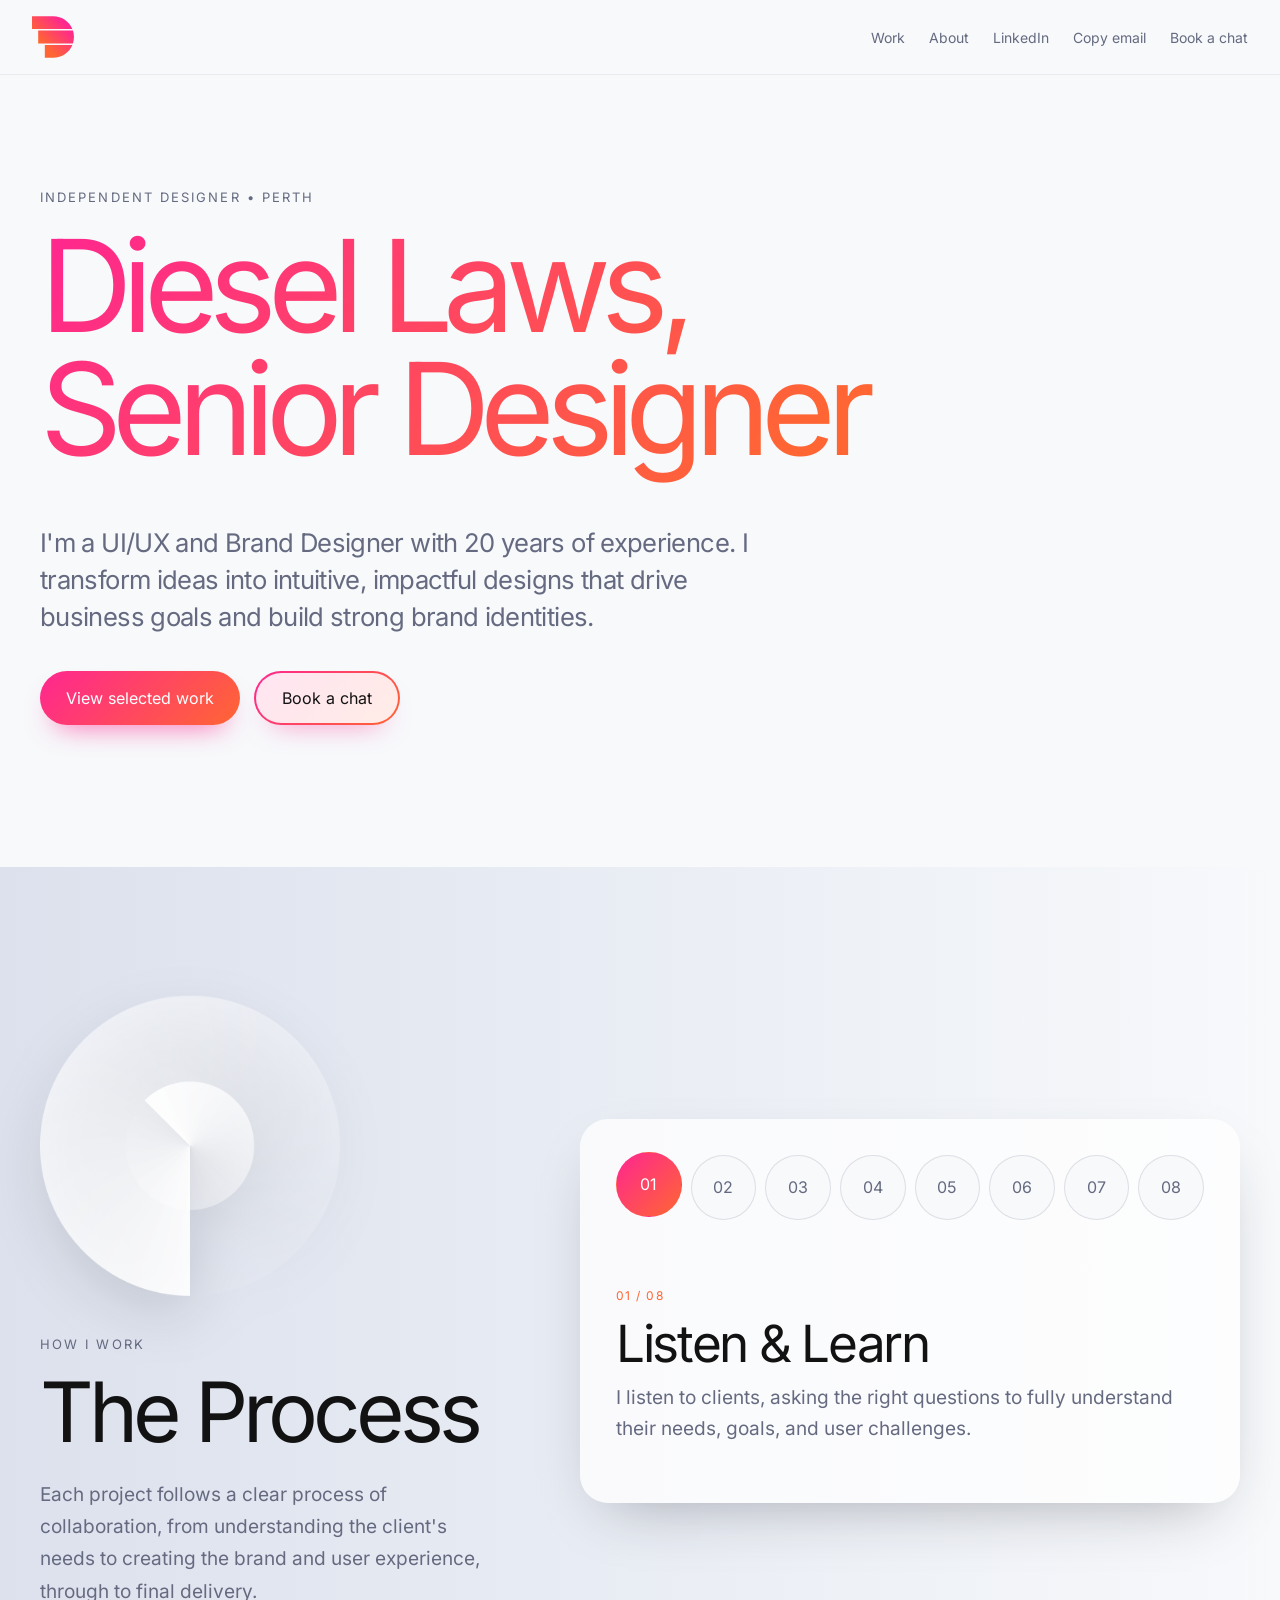
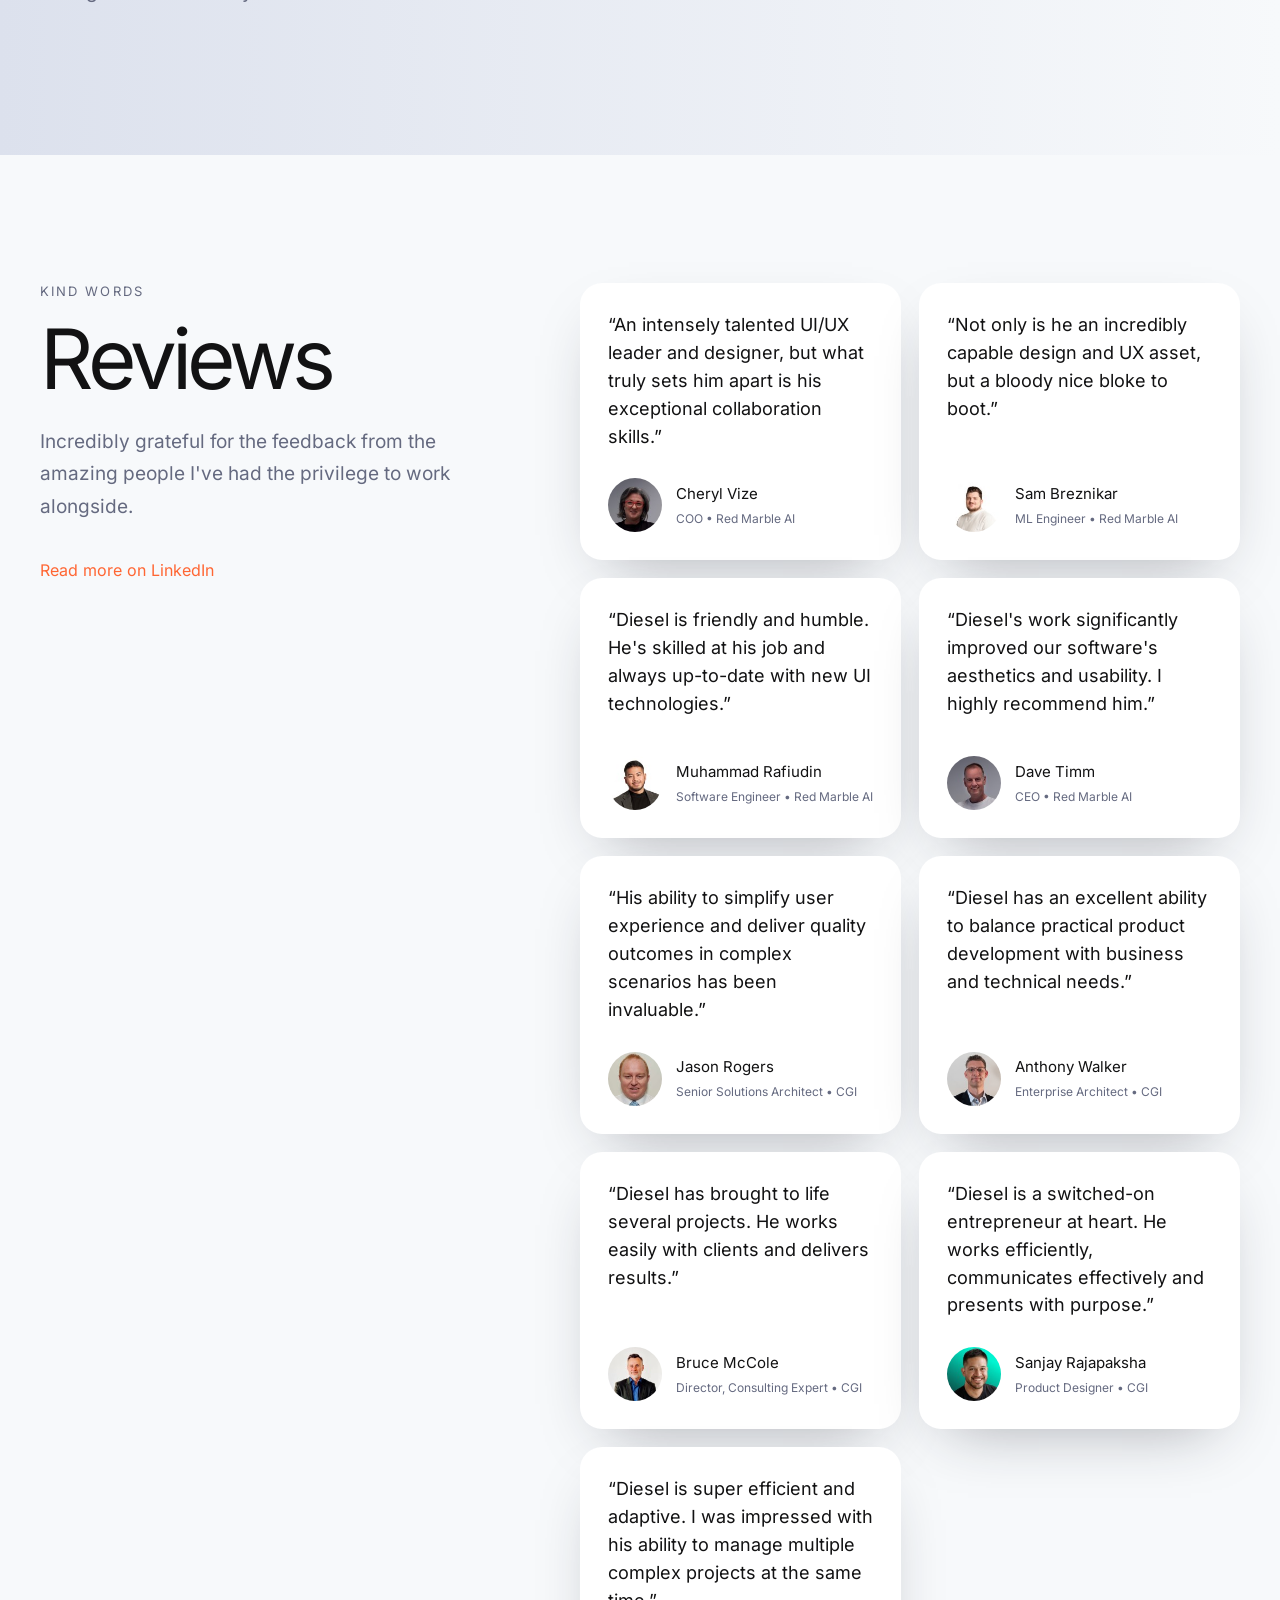
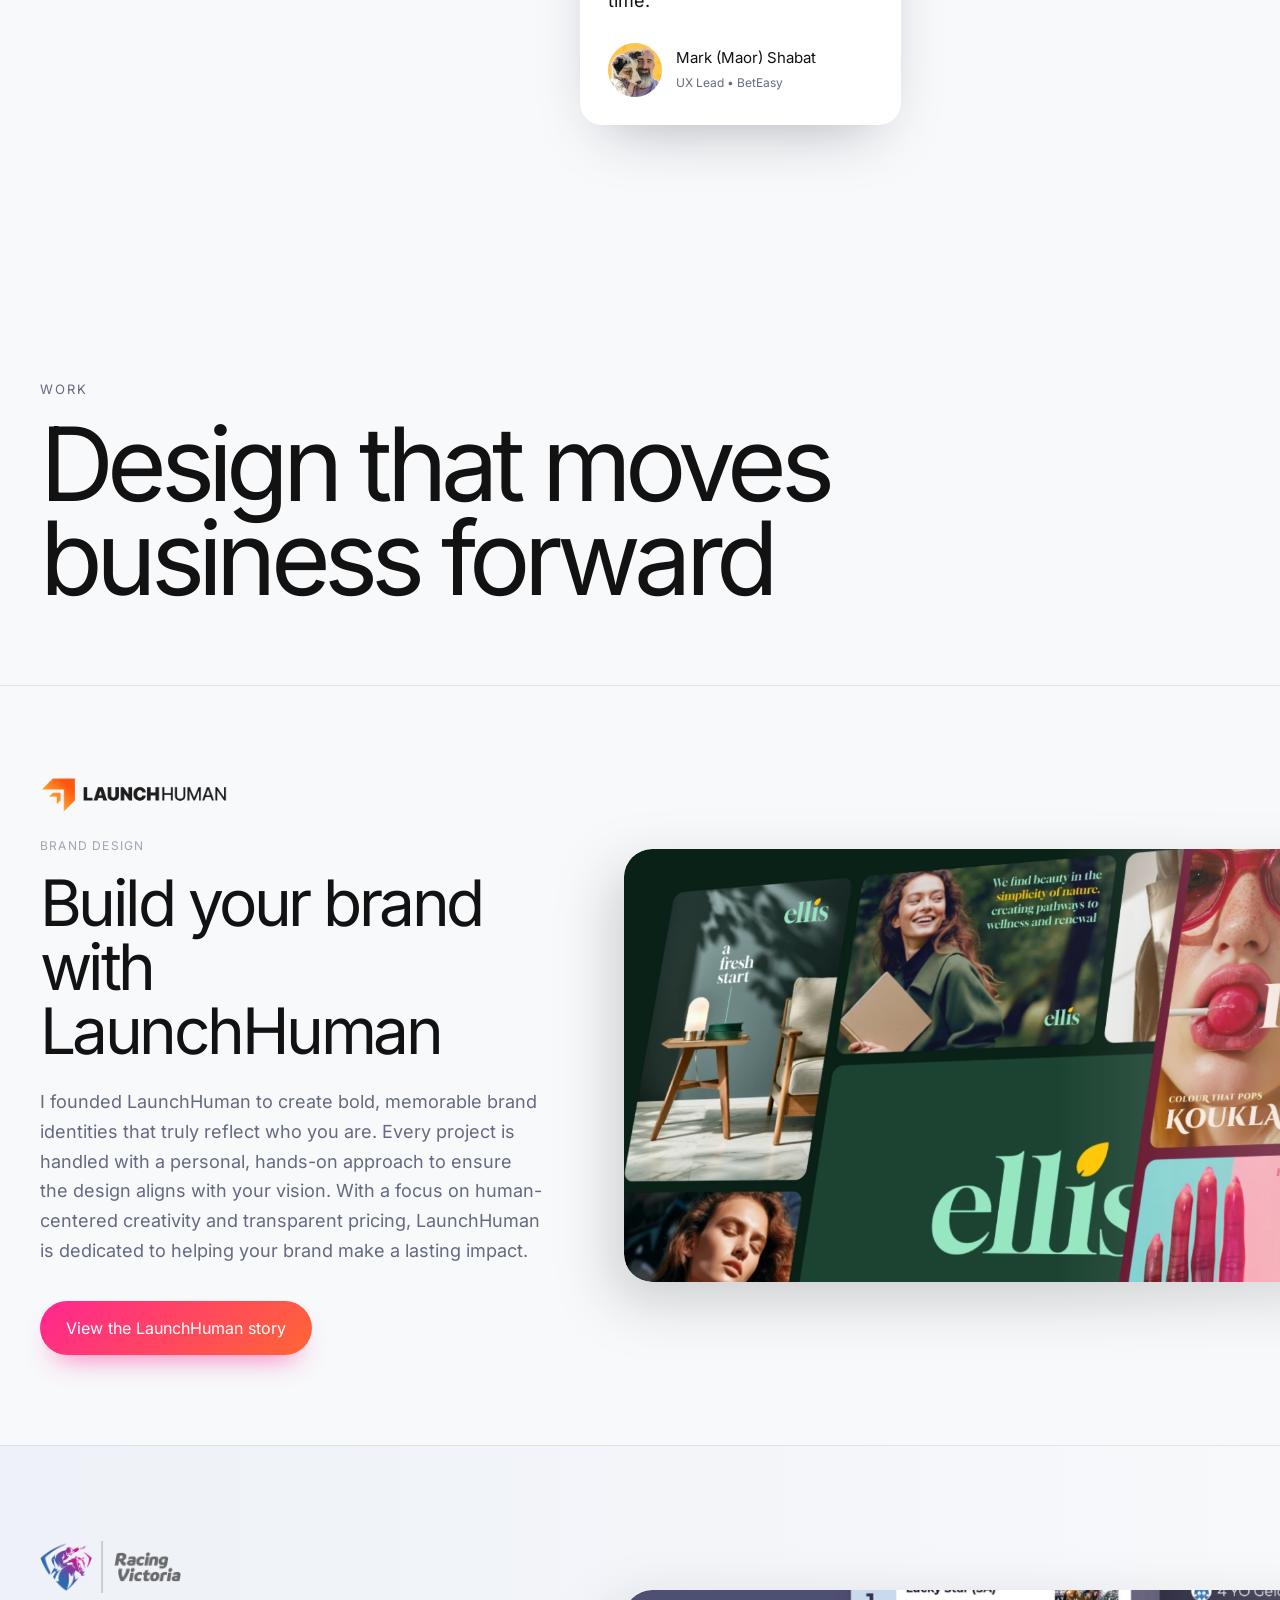
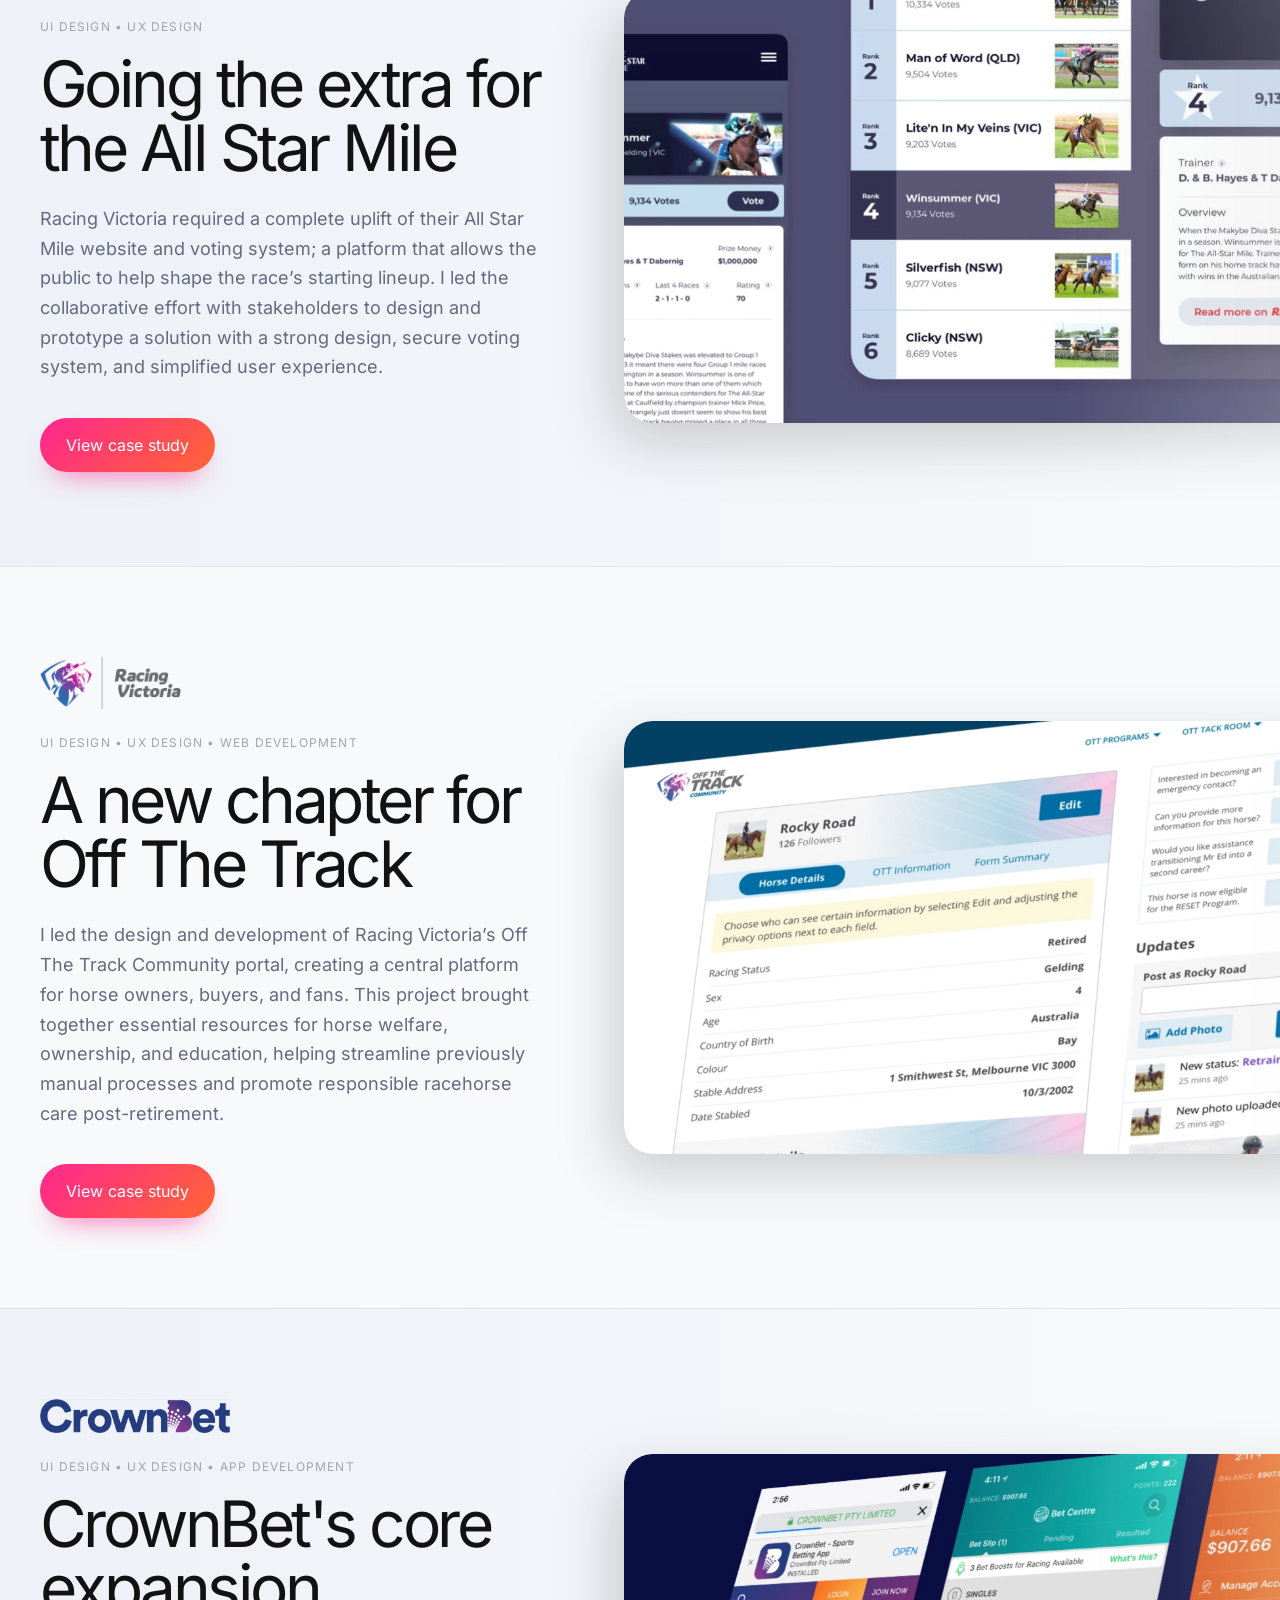
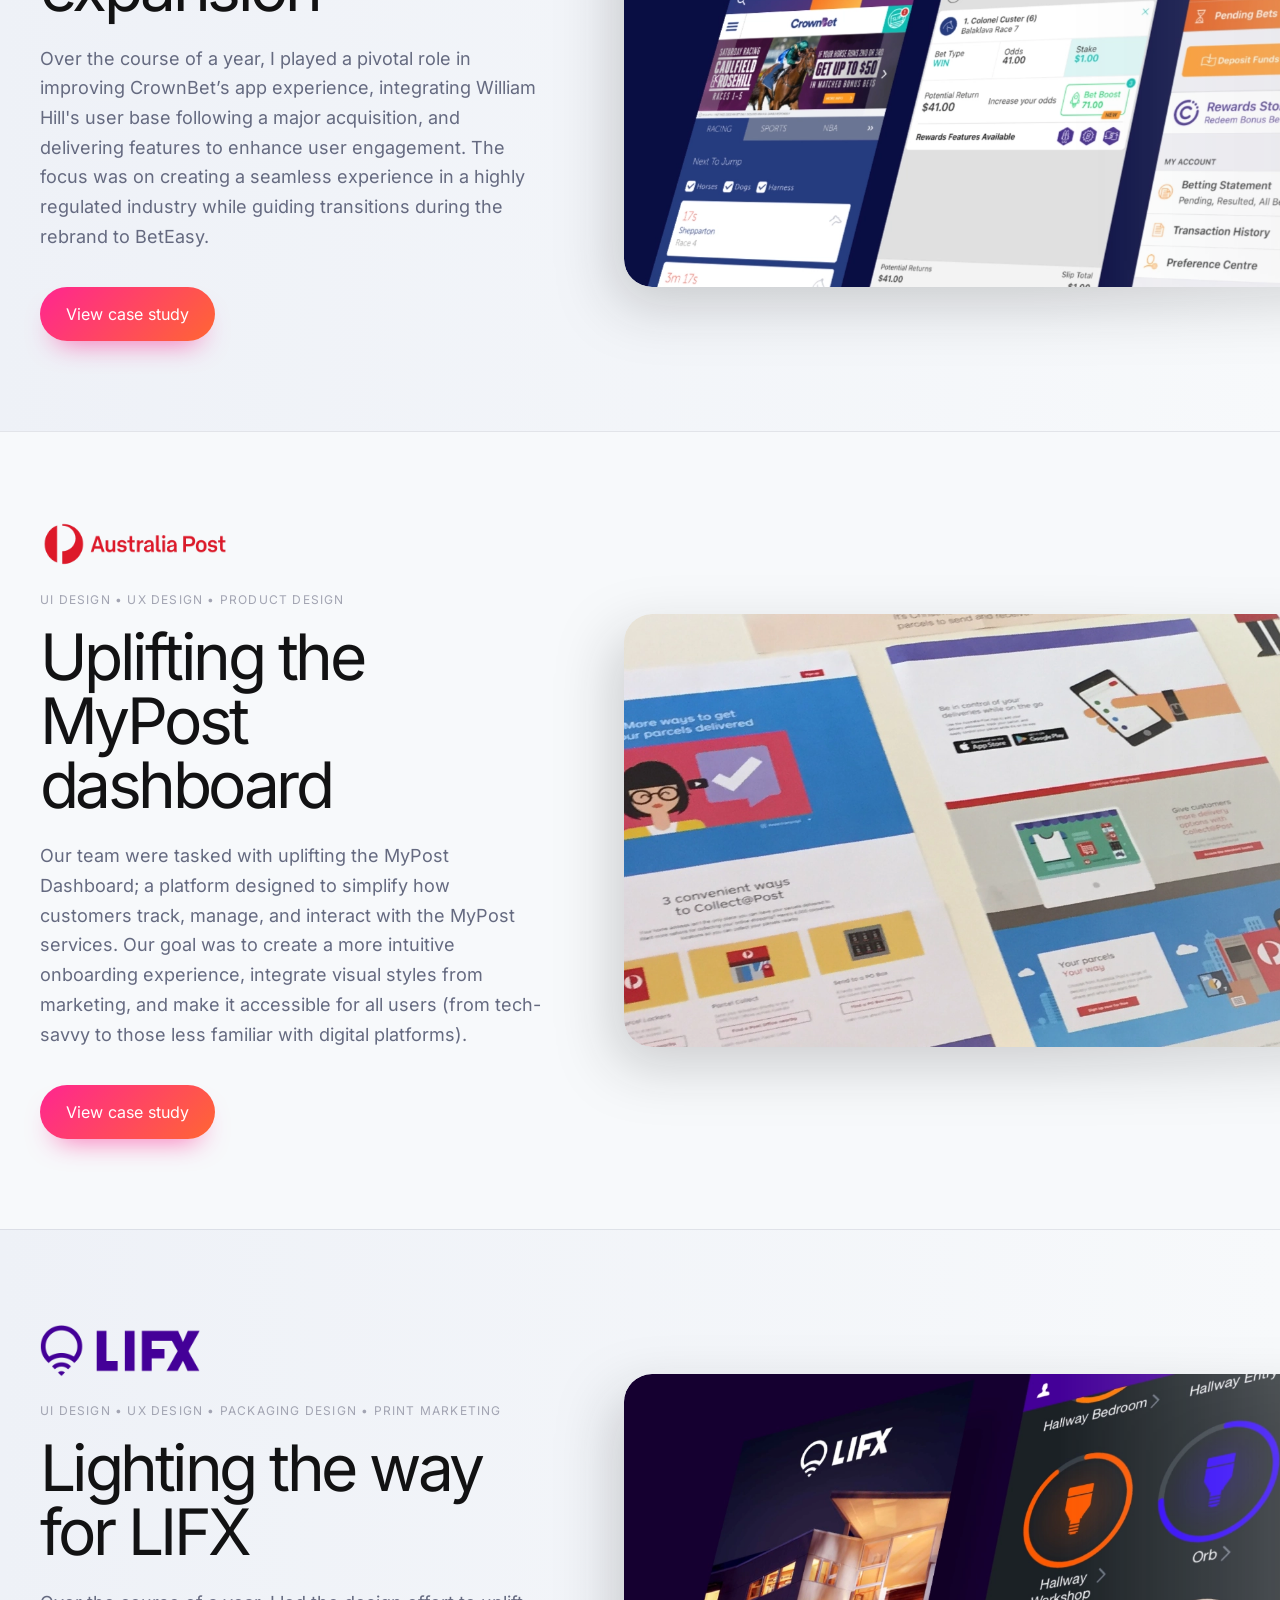
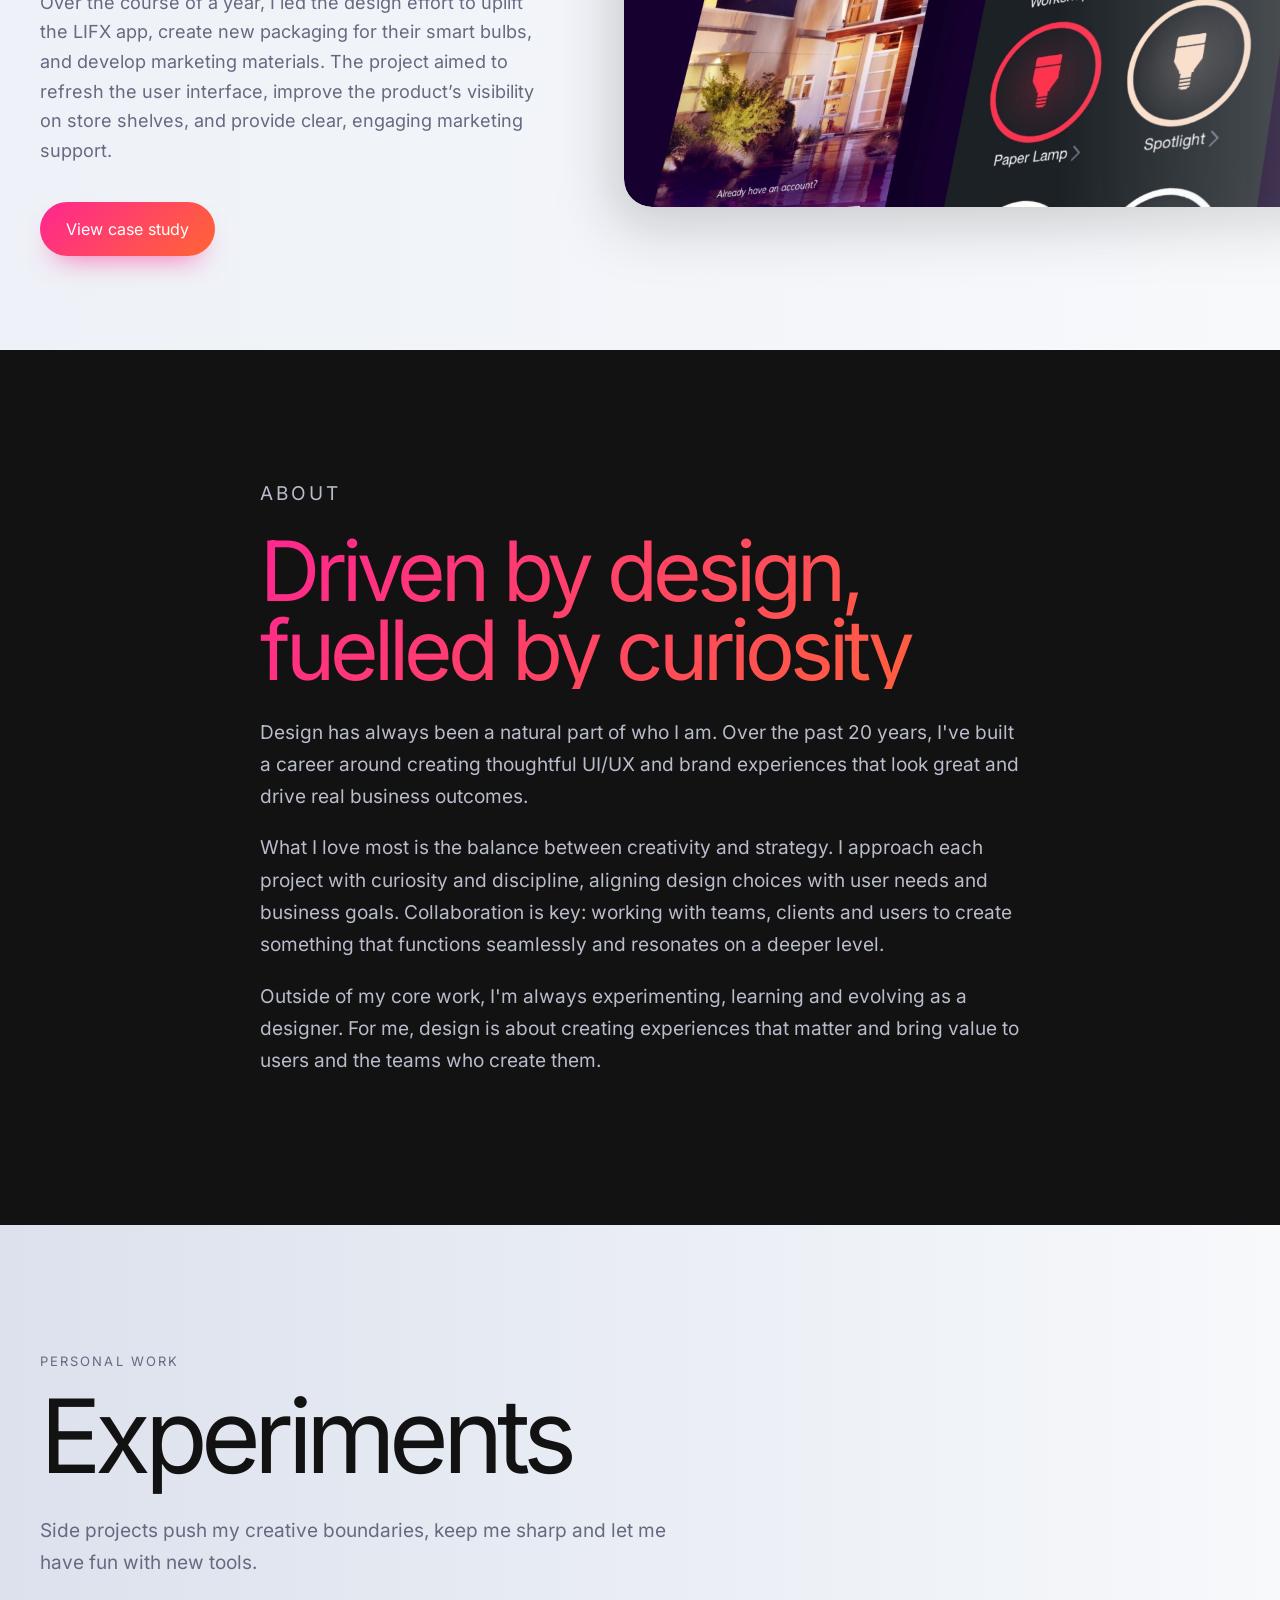
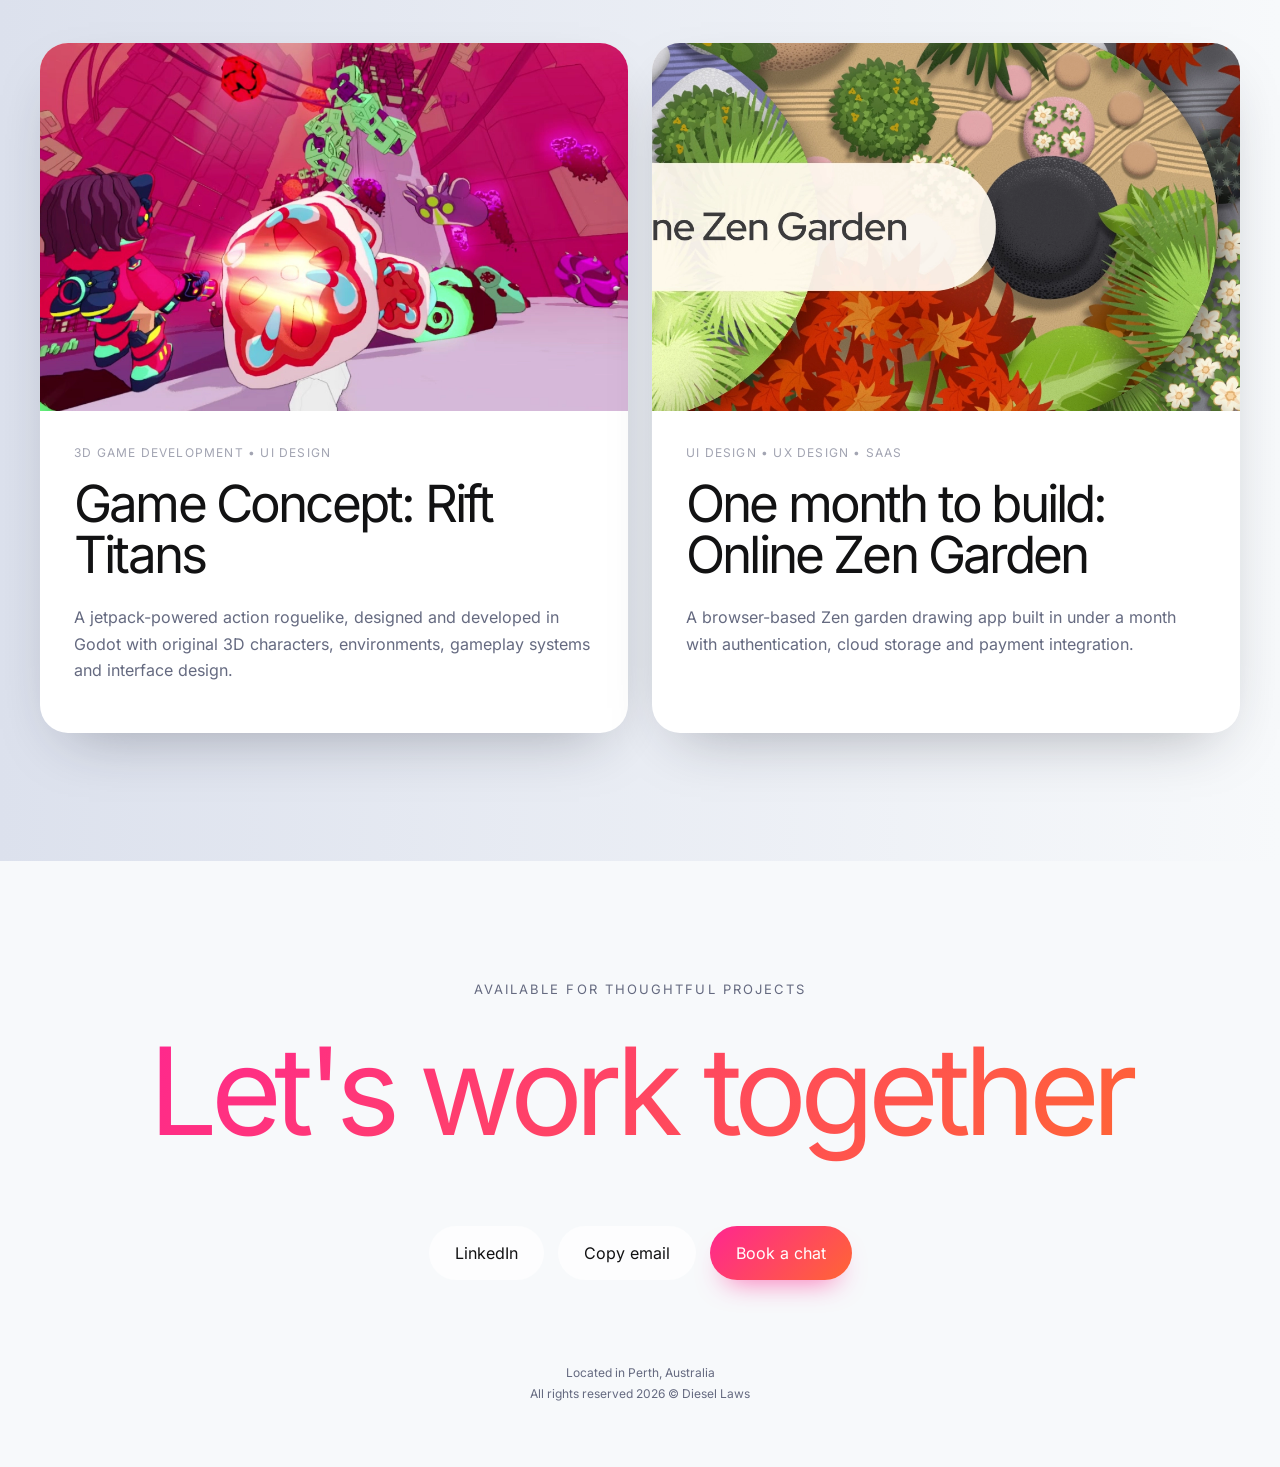
==== commit 5c6c67ef: "Refine hero and update Perth location" ====
--- a/index.html
+++ b/index.html
@@ -12,13 +12,13 @@
     <meta property="og:image" content="https://www.diesellaws.com/diesel-laws-designer.png">
     <meta name="twitter:card" content="summary_large_image">
     <link rel="canonical" href="https://www.diesellaws.com/">
-    <link rel="icon" href="/favicon.png">
-    <link rel="stylesheet" href="/styles.css">
-    <script src="/script.js" defer></script>
+    <link rel="icon" href="favicon.png">
+    <link rel="stylesheet" href="styles.css">
+    <script src="script.js" defer></script>
 </head>
 <body>
     <header class="site-header">
-        <a class="brand" href="/" aria-label="Diesel Laws home"><img src="/images/diesel-laws-logo.svg" alt="Diesel Laws"></a>
+        <a class="brand" href="./" aria-label="Diesel Laws home"><img src="images/diesel-laws-logo.svg" alt="Diesel Laws"></a>
         <nav aria-label="Main navigation">
             <a href="#work">Work</a>
             <a href="#about">About</a>
@@ -32,7 +32,7 @@
     <main>
         <section class="hero reveal">
             <div class="wrap hero-inner">
-                <p class="eyebrow">Independent designer • Melbourne</p>
+                <p class="eyebrow">Independent designer • Perth</p>
                 <h1>Diesel Laws,<br>Senior Designer</h1>
                 <p class="hero-copy">I'm a UI/UX and Brand Designer with 20 years of experience. I transform ideas into intuitive, impactful designs that drive business goals and build strong brand identities.</p>
                 <div class="hero-actions"><a class="button primary" href="#work">View selected work</a><a class="button secondary" href="https://cal.com/diesellaws/30min" target="_blank" rel="noreferrer">Book a chat</a></div>
@@ -42,7 +42,7 @@
         <section class="process section-pad reveal" id="process">
             <div class="wrap split">
                 <div class="section-intro">
-                    <img class="process-art" src="/images/process-circle.webp" alt="Circular design process">
+                    <img class="process-art" src="images/process-circle.webp" alt="Circular design process">
                     <p class="eyebrow">How I work</p>
                     <h2>The Process</h2>
                     <p>Each project follows a clear process of collaboration, from understanding the client's needs to creating the brand and user experience, through to final delivery.</p>
@@ -67,15 +67,15 @@
             <div class="wrap split reviews-layout">
                 <div class="section-intro sticky-intro"><p class="eyebrow">Kind words</p><h2>Reviews</h2><p>Incredibly grateful for the feedback from the amazing people I've had the privilege to work alongside.</p><a class="inline-link" href="https://www.linkedin.com/in/diesellaws/" target="_blank" rel="noreferrer">Read more on LinkedIn</a></div>
                 <div class="review-grid">
-                    <article class="review-card"><p>“An intensely talented UI/UX leader and designer, but what truly sets him apart is his exceptional collaboration skills.”</p><div class="reviewer"><img src="/images/headshot-cheryl.jpg" alt="Cheryl Vize"><div><h3>Cheryl Vize</h3><span>COO • Red Marble AI</span></div></div></article>
-                    <article class="review-card"><p>“Not only is he an incredibly capable design and UX asset, but a bloody nice bloke to boot.”</p><div class="reviewer"><img src="/images/headshot-sam.jpg" alt="Sam Breznikar"><div><h3>Sam Breznikar</h3><span>ML Engineer • Red Marble AI</span></div></div></article>
-                    <article class="review-card"><p>“Diesel is friendly and humble. He's skilled at his job and always up-to-date with new UI technologies.”</p><div class="reviewer"><img src="/images/headshot-rafi.jpg" alt="Muhammad Rafiudin"><div><h3>Muhammad Rafiudin</h3><span>Software Engineer • Red Marble AI</span></div></div></article>
-                    <article class="review-card"><p>“Diesel's work significantly improved our software's aesthetics and usability. I highly recommend him.”</p><div class="reviewer"><img src="/images/headshot-davet.jpg" alt="Dave Timm"><div><h3>Dave Timm</h3><span>CEO • Red Marble AI</span></div></div></article>
-                    <article class="review-card"><p>“His ability to simplify user experience and deliver quality outcomes in complex scenarios has been invaluable.”</p><div class="reviewer"><img src="/images/headshot-jason.jpg" alt="Jason Rogers"><div><h3>Jason Rogers</h3><span>Senior Solutions Architect • CGI</span></div></div></article>
-                    <article class="review-card"><p>“Diesel has an excellent ability to balance practical product development with business and technical needs.”</p><div class="reviewer"><img src="/images/headshot-anthonyw.jpg" alt="Anthony Walker"><div><h3>Anthony Walker</h3><span>Enterprise Architect • CGI</span></div></div></article>
-                    <article class="review-card"><p>“Diesel has brought to life several projects. He works easily with clients and delivers results.”</p><div class="reviewer"><img src="/images/headshot-bruce.jpg" alt="Bruce McCole"><div><h3>Bruce McCole</h3><span>Director, Consulting Expert • CGI</span></div></div></article>
-                    <article class="review-card"><p>“Diesel is a switched-on entrepreneur at heart. He works efficiently, communicates effectively and presents with purpose.”</p><div class="reviewer"><img src="/images/headshot-sanjay.jpg" alt="Sanjay Rajapaksha"><div><h3>Sanjay Rajapaksha</h3><span>Product Designer • CGI</span></div></div></article>
-                    <article class="review-card"><p>“Diesel is super efficient and adaptive. I was impressed with his ability to manage multiple complex projects at the same time.”</p><div class="reviewer"><img src="/images/headshot-maor.jpg" alt="Mark (Maor) Shabat"><div><h3>Mark (Maor) Shabat</h3><span>UX Lead • BetEasy</span></div></div></article>
+                    <article class="review-card"><p>“An intensely talented UI/UX leader and designer, but what truly sets him apart is his exceptional collaboration skills.”</p><div class="reviewer"><img src="images/headshot-cheryl.jpg" alt="Cheryl Vize"><div><h3>Cheryl Vize</h3><span>COO • Red Marble AI</span></div></div></article>
+                    <article class="review-card"><p>“Not only is he an incredibly capable design and UX asset, but a bloody nice bloke to boot.”</p><div class="reviewer"><img src="images/headshot-sam.jpg" alt="Sam Breznikar"><div><h3>Sam Breznikar</h3><span>ML Engineer • Red Marble AI</span></div></div></article>
+                    <article class="review-card"><p>“Diesel is friendly and humble. He's skilled at his job and always up-to-date with new UI technologies.”</p><div class="reviewer"><img src="images/headshot-rafi.jpg" alt="Muhammad Rafiudin"><div><h3>Muhammad Rafiudin</h3><span>Software Engineer • Red Marble AI</span></div></div></article>
+                    <article class="review-card"><p>“Diesel's work significantly improved our software's aesthetics and usability. I highly recommend him.”</p><div class="reviewer"><img src="images/headshot-davet.jpg" alt="Dave Timm"><div><h3>Dave Timm</h3><span>CEO • Red Marble AI</span></div></div></article>
+                    <article class="review-card"><p>“His ability to simplify user experience and deliver quality outcomes in complex scenarios has been invaluable.”</p><div class="reviewer"><img src="images/headshot-jason.jpg" alt="Jason Rogers"><div><h3>Jason Rogers</h3><span>Senior Solutions Architect • CGI</span></div></div></article>
+                    <article class="review-card"><p>“Diesel has an excellent ability to balance practical product development with business and technical needs.”</p><div class="reviewer"><img src="images/headshot-anthonyw.jpg" alt="Anthony Walker"><div><h3>Anthony Walker</h3><span>Enterprise Architect • CGI</span></div></div></article>
+                    <article class="review-card"><p>“Diesel has brought to life several projects. He works easily with clients and delivers results.”</p><div class="reviewer"><img src="images/headshot-bruce.jpg" alt="Bruce McCole"><div><h3>Bruce McCole</h3><span>Director, Consulting Expert • CGI</span></div></div></article>
+                    <article class="review-card"><p>“Diesel is a switched-on entrepreneur at heart. He works efficiently, communicates effectively and presents with purpose.”</p><div class="reviewer"><img src="images/headshot-sanjay.jpg" alt="Sanjay Rajapaksha"><div><h3>Sanjay Rajapaksha</h3><span>Product Designer • CGI</span></div></div></article>
+                    <article class="review-card"><p>“Diesel is super efficient and adaptive. I was impressed with his ability to manage multiple complex projects at the same time.”</p><div class="reviewer"><img src="images/headshot-maor.jpg" alt="Mark (Maor) Shabat"><div><h3>Mark (Maor) Shabat</h3><span>UX Lead • BetEasy</span></div></div></article>
                 </div>
             </div>
         </section>
@@ -84,7 +84,7 @@
             <div class="wrap"><p class="eyebrow reveal">Work</p><h2 class="section-title reveal">Design that moves<br>business forward</h2></div>
 
 <article class="project reveal" id="build-your-brand-with-launchhuman">
-                <div class="wrap project-grid"><div class="project-copy"><img class="project-logo" src="/images/launch-human-logo.webp" alt="LaunchHuman"><p class="tags">Brand Design</p><h3>Build your brand with LaunchHuman</h3><p>I founded LaunchHuman to create bold, memorable brand identities that truly reflect who you are. Every project is handled with a personal, hands-on approach to ensure the design aligns with your vision. With a focus on human-centered creativity and transparent pricing, LaunchHuman is dedicated to helping your brand make a lasting impact.</p><button class="button primary project-toggle" type="button" aria-expanded="false">View the LaunchHuman story</button></div><div class="project-visual"><img src="/images/post-img-launchhuman.webp" alt="LaunchHuman"></div></div>
+                <div class="wrap project-grid"><div class="project-copy"><img class="project-logo" src="images/launch-human-logo.webp" alt="LaunchHuman"><p class="tags">Brand Design</p><h3>Build your brand with LaunchHuman</h3><p>I founded LaunchHuman to create bold, memorable brand identities that truly reflect who you are. Every project is handled with a personal, hands-on approach to ensure the design aligns with your vision. With a focus on human-centered creativity and transparent pricing, LaunchHuman is dedicated to helping your brand make a lasting impact.</p><button class="button primary project-toggle" type="button" aria-expanded="false">View the LaunchHuman story</button></div><div class="project-visual"><img src="images/post-img-launchhuman.webp" alt="LaunchHuman"></div></div>
                 <div class="project-details"><div class="project-study wrap"><div class="details-grid"><div><span>Role</span><p>Founder</p></div><div><span>Challenge</span><p>Creating a brand identity is deeply personal, and capturing that essence requires more than just following trends or templates. The challenge has always been to translate the core of a business into a design that’s not only visually striking but also meaningful and lasting.</p></div></div><div class="case-study"><section class="case-section"><div class="case-copy"><h4>Why I Founded LaunchHuman</h4>
             <p>
                 It’s the feeling when everything clicks, and a brand becomes more than just design. That's the driving force behind LaunchHuman. The reward that comes from seeing a brand identity come to life in a way that truly reflects who the client is. It's about crafting something meaningful that stands out and resonates.
@@ -93,7 +93,7 @@
             <p>
                 I take a hands-on approach to every project, ensuring that each brand identity is built with care and intention. Where needed, I collaborate with skilled designers from my network and oversee the project, making sure that every brand we create leaves a lasting impact.
             </p>
-        </div><div class="case-images single"><img src="/images/ellisbrandboard.webp" alt="Why I Founded LaunchHuman supporting design 1" loading="lazy"><img src="/images/kouklabrandboard.webp" alt="Why I Founded LaunchHuman supporting design 2" loading="lazy"></div></section><section class="case-section"><div class="case-copy"><h4>What's in a Brand?</h4>
+        </div><div class="case-images single"><img src="images/ellisbrandboard.webp" alt="Why I Founded LaunchHuman supporting design 1" loading="lazy"><img src="images/kouklabrandboard.webp" alt="Why I Founded LaunchHuman supporting design 2" loading="lazy"></div></section><section class="case-section"><div class="case-copy"><h4>What's in a Brand?</h4>
             <p>
                 Creating a brand is so much more than designing a logo or picking colors. A true brand reflects the values, aspirations, and personality of the people behind it.
             </p>
@@ -117,7 +117,7 @@
                   We design to create a memorable experience for anyone who interacts with your brand, ensuring that they feel the values you stand for.
                 </li>
               </ul>
-        </div><div class="case-images single"><img src="/images/themanninginstitutebrandboard.webp" alt="What's in a Brand? supporting design 1" loading="lazy"><img src="/images/untamedbrandboard.webp" alt="What's in a Brand? supporting design 2" loading="lazy"></div></section><section class="case-section"><div class="case-copy"><h4>Transparent Pricing</h4>
+        </div><div class="case-images single"><img src="images/themanninginstitutebrandboard.webp" alt="What's in a Brand? supporting design 1" loading="lazy"><img src="images/untamedbrandboard.webp" alt="What's in a Brand? supporting design 2" loading="lazy"></div></section><section class="case-section"><div class="case-copy"><h4>Transparent Pricing</h4>
             <p>
                 Transparency is key when it comes to pricing, and that's why our rates are fully visible - a rarity in the design world.
                 Instead of relying on complicated quotes or lengthy email exchanges, we provide clear pricing upfront. This way, you know exactly what you're paying for, with no hidden costs or surprises along the way.
@@ -128,7 +128,7 @@
             </article>
 
 <article class="project alt reveal" id="going-the-extra-for-the-all-star-mile">
-                <div class="wrap project-grid"><div class="project-copy"><img class="project-logo" src="/images/rv-logo.webp" alt="Racing Victoria"><p class="tags">UI Design • UX Design</p><h3>Going the extra for the All Star Mile</h3><p>Racing Victoria required a complete uplift of their All Star Mile website and voting system; a platform that allows the public to help shape the race’s starting lineup. I led the collaborative effort with stakeholders to design and prototype a solution with a strong design, secure voting system, and simplified user experience.</p><button class="button primary project-toggle" type="button" aria-expanded="false">View case study</button></div><div class="project-visual"><img src="/images/post-img-asm.webp" alt="All Star Mile"></div></div>
+                <div class="wrap project-grid"><div class="project-copy"><img class="project-logo" src="images/rv-logo.webp" alt="Racing Victoria"><p class="tags">UI Design • UX Design</p><h3>Going the extra for the All Star Mile</h3><p>Racing Victoria required a complete uplift of their All Star Mile website and voting system; a platform that allows the public to help shape the race’s starting lineup. I led the collaborative effort with stakeholders to design and prototype a solution with a strong design, secure voting system, and simplified user experience.</p><button class="button primary project-toggle" type="button" aria-expanded="false">View case study</button></div><div class="project-visual"><img src="images/post-img-asm.webp" alt="All Star Mile"></div></div>
                 <div class="project-details"><div class="project-study wrap"><div class="details-grid"><div><span>Client</span><p>Racing Victoria</p></div><div><span>Timeline</span><p>3 months</p></div><div><span>Role</span><p>Client Liaison, Workshop Facilitation, UI Design, UX Design</p></div><div><span>Challenge</span><p>Design the new All Star Mile website and voting platform with Racing Victoria's refreshed marketing guidelines, ensuring an engaging design, secure voting system, and simplified user experience.</p></div></div><div class="case-study"><section class="case-section"><div class="case-copy"><h4>Kickoff Workshop</h4>
             <p>
                 Our kickoff workshop with Racing Victoria was about figuring out the key drivers for their All-Star Mile website. We focused on getting an overview on the core features during the session, including briefly covering the flow of how users would arrive at the voting page:
@@ -143,7 +143,7 @@
                       After various dicussions, we moved to a quick "flow mapping". The main goal here was to confirm how users would move through the platform, from the voting pages to information and advertising sections. We referred to previous page flows and used the whiteboarding session to confirm subtle changes.
                 </li>
             </ul>
-        </div><div class="case-images duo"><img src="/images/asm-weighting.webp" alt="Kickoff Workshop supporting design 1" loading="lazy"><img src="/images/asm-structure.webp" alt="Kickoff Workshop supporting design 2" loading="lazy"></div></section><section class="case-section"><div class="case-copy"><h4>Design Process</h4>
+        </div><div class="case-images duo"><img src="images/asm-weighting.webp" alt="Kickoff Workshop supporting design 1" loading="lazy"><img src="images/asm-structure.webp" alt="Kickoff Workshop supporting design 2" loading="lazy"></div></section><section class="case-section"><div class="case-copy"><h4>Design Process</h4>
             <p>
                 Given that the platform’s overall structure was largely based on previous years and the page count was minimal, I opted to create and work from high-fidelity UI designs from the start. This approach also allowed us to incorporate Racing Victoria’s brand colors and styles right away, which made it easier for the marketing team to review and provide feedback early on.
             </p>
@@ -169,7 +169,7 @@
             <p>
                  The final design maintained a user-friendly flow, similar to past years, but with one key change. Previously, users would click on a horse from the list to view detailed information on a separate page. We streamlined this process by creating a more integrated, single-page experience. Now, the voting list appears on the left with basic details, while the right-hand side displays the full horse profiles. This layout allowed users to quickly browse, review, and vote without unnecessary navigation. This adjustment made the process far more efficient and engaging, contributing to the platform’s overall success.
             </p>
-      </div><div class="case-images single"><img src="/images/asm-flow.webp" alt="Design Process supporting design 1" loading="lazy"></div></section><section class="case-section"><div class="case-copy"><h4>Core Screens</h4>
+      </div><div class="case-images single"><img src="images/asm-flow.webp" alt="Design Process supporting design 1" loading="lazy"></div></section><section class="case-section"><div class="case-copy"><h4>Core Screens</h4>
             <p>
                 Each of the platform’s core screens was carefully designed to support a seamless user experience and keep the voting process quick and efficient. By focusing on clarity and functionality, we ensured that each page guided the user smoothly through the necessary steps without unnecessary complexity.
             </p>
@@ -202,12 +202,12 @@
                 The final page thanked users for their vote and outlined the next steps, including what to expect after voting. The design was kept minimal, focusing on clarity while reinforcing Racing Victoria’s branding. This final touch helped drive further engagement including sharing their vote, buying tickets to the track and siging up with Racing+ to watch the event.
             </p>
 
-          </div><div class="case-images single"><img src="/images/asm-listing.webp" alt="Core Screens supporting design 1" loading="lazy"><img src="/images/asm-voting-details.webp" alt="Core Screens supporting design 2" loading="lazy"><img src="/images/asm-mobile-confirm.webp" alt="Core Screens supporting design 3" loading="lazy"><img src="/images/asm-thankyou.webp" alt="Core Screens supporting design 4" loading="lazy"></div></section><section class="case-section"><div class="case-copy"><h4>Mobile Focus</h4>
+          </div><div class="case-images single"><img src="images/asm-listing.webp" alt="Core Screens supporting design 1" loading="lazy"><img src="images/asm-voting-details.webp" alt="Core Screens supporting design 2" loading="lazy"><img src="images/asm-mobile-confirm.webp" alt="Core Screens supporting design 3" loading="lazy"><img src="images/asm-thankyou.webp" alt="Core Screens supporting design 4" loading="lazy"></div></section><section class="case-section"><div class="case-copy"><h4>Mobile Focus</h4>
             <p>
                 Every page was designed with a mobile layout built-in, knowing that a fair majority of votes would come from mobile devices. The layout, interactions, and content were optimised for smaller screens, ensuring that users could easily navigate, vote, and verify their information without hassle.
             </p>
 
-          </div><div class="case-images duo"><img src="/images/asm-mob-listing-vote.webp" alt="Mobile Focus supporting design 1" loading="lazy"><img src="/images/asm-mob-confirm-thankyou.webp" alt="Mobile Focus supporting design 2" loading="lazy"></div></section><section class="case-section"><div class="case-copy"><h4>Horse Status and Marketing Guides</h4>
+          </div><div class="case-images duo"><img src="images/asm-mob-listing-vote.webp" alt="Mobile Focus supporting design 1" loading="lazy"><img src="images/asm-mob-confirm-thankyou.webp" alt="Mobile Focus supporting design 2" loading="lazy"></div></section><section class="case-section"><div class="case-copy"><h4>Horse Status and Marketing Guides</h4>
             <p>
                 On the horse voting details page, there is an interactive status bar located beneath each horse's image, providing real-time updates to the placement of the horse in the race, and the status of the race itself. This feature was essential in communicating each horse's status efficiently while keeping context to the race as a whole.
             </p>
@@ -219,7 +219,7 @@
             <p>
                 To make sure Marketing had a clear guide to work from, we presented the general sizing for all horse images, including the custom star image mask above each horse's picture. These design elements adhered to the marketing team's guidelines, ensuring brand consistency across the platform.
             </p>
-          </div><div class="case-images duo"><img src="/images/asm-horse-status.webp" alt="Horse Status and Marketing Guides supporting design 1" loading="lazy"><img src="/images/asm-marketing.webp" alt="Horse Status and Marketing Guides supporting design 2" loading="lazy"></div></section><section class="case-section"><div class="case-copy"><h4>Feedback and Iteration</h4>
+          </div><div class="case-images duo"><img src="images/asm-horse-status.webp" alt="Horse Status and Marketing Guides supporting design 1" loading="lazy"><img src="images/asm-marketing.webp" alt="Horse Status and Marketing Guides supporting design 2" loading="lazy"></div></section><section class="case-section"><div class="case-copy"><h4>Feedback and Iteration</h4>
             <p>
                 Racing Victoria gave great feedback on the initial designs, especially the mobile layouts, which resonated well with their expectations. Only minor adjustments were needed, such as tweaking the wording on the mobile confirmation screen for better clarity. We also fine-tuned the flow of information on the voting screen to ensure the best possible user experience.
             </p>
@@ -244,7 +244,7 @@
             </article>
 
 <article class="project reveal" id="a-new-chapter-for-off-the-track">
-                <div class="wrap project-grid"><div class="project-copy"><img class="project-logo" src="/images/rv-logo.webp" alt="Racing Victoria"><p class="tags">UI Design • UX Design • Web Development</p><h3>A new chapter for Off The Track</h3><p>I led the design and development of Racing Victoria’s Off The Track Community portal, creating a central platform for horse owners, buyers, and fans. This project brought together essential resources for horse welfare, ownership, and education, helping streamline previously manual processes and promote responsible racehorse care post-retirement.</p><button class="button primary project-toggle" type="button" aria-expanded="false">View case study</button></div><div class="project-visual"><img src="/images/post-img-ott.webp" alt="Off The Track Community Portal"></div></div>
+                <div class="wrap project-grid"><div class="project-copy"><img class="project-logo" src="images/rv-logo.webp" alt="Racing Victoria"><p class="tags">UI Design • UX Design • Web Development</p><h3>A new chapter for Off The Track</h3><p>I led the design and development of Racing Victoria’s Off The Track Community portal, creating a central platform for horse owners, buyers, and fans. This project brought together essential resources for horse welfare, ownership, and education, helping streamline previously manual processes and promote responsible racehorse care post-retirement.</p><button class="button primary project-toggle" type="button" aria-expanded="false">View case study</button></div><div class="project-visual"><img src="images/post-img-ott.webp" alt="Off The Track Community Portal"></div></div>
                 <div class="project-details"><div class="project-study wrap"><div class="details-grid"><div><span>Client</span><p>Racing Victoria</p></div><div><span>Timeline</span><p>1 year</p></div><div><span>Role</span><p>UI Design, UX Design</p></div><div><span>Challenge</span><p>Develop a comprehensive platform for Racing Victoria that centralises their programs, simplifies horse ownership processes, and provides resources for horse welfare, while addressing the needs of multiple user groups including owners, trainers, and fans.</p></div></div><div class="case-study"><section class="case-section"><div class="case-copy"><h4>Project Kickoff</h4>
                 <p>
                     Racing Victoria’s Off The Track Community portal was designed to revolutionise how the entire lifecycle of racehorses is tracked and managed.
@@ -288,7 +288,7 @@
                     The scale of the project required multiple rounds of revisions and refinements, transitioning from low-fidelity wireframes to fully interactive, high-fidelity designs.
                     Each wireframe and high-fidelity design was built with flexibility in mind, to account for future updates and program expansions.
                 </p>
-            </div><div class="case-images single"><img src="/images/ott1.webp" alt="Research and Design Process supporting design 1" loading="lazy"><img src="/images/ott2.webp" alt="Research and Design Process supporting design 2" loading="lazy"></div></section><section class="case-section"><div class="case-copy"><h4>From Wireframes to High-Fidelity</h4>
+            </div><div class="case-images single"><img src="images/ott1.webp" alt="Research and Design Process supporting design 1" loading="lazy"><img src="images/ott2.webp" alt="Research and Design Process supporting design 2" loading="lazy"></div></section><section class="case-section"><div class="case-copy"><h4>From Wireframes to High-Fidelity</h4>
                 <p>
                     The design process began with creating wireframes to establish the foundational architecture and user flow of the Off The Track Community portal. These wireframes served as the blueprint for discussion and feedback sessions with Racing Victoria. Through several iterations, we refined the structure and interaction flows until we had a solid base to move forward.
                 </p>
@@ -300,7 +300,7 @@
                     The high-fidelity designs were created with flexibility in mind, featuring modular elements that could easily adapt to future updates or new requirements.
                     Key areas, such as the Claim Thoroughbred flow, evolved from simple wireframes into interactive, polished screens that maintained clarity and ease of use.
                 </p>
-            </div><div class="case-images single"><img src="/images/ott3.webp" alt="From Wireframes to High-Fidelity supporting design 1" loading="lazy"><img src="/images/ott6.webp" alt="From Wireframes to High-Fidelity supporting design 2" loading="lazy"></div><div class="case-images trio"><img src="/images/ott4.webp" alt="From Wireframes to High-Fidelity supporting design 1" loading="lazy"><img src="/images/ott7.webp" alt="From Wireframes to High-Fidelity supporting design 2" loading="lazy"><img src="/images/ott9.webp" alt="From Wireframes to High-Fidelity supporting design 3" loading="lazy"><img src="/images/ott5.webp" alt="From Wireframes to High-Fidelity supporting design 4" loading="lazy"><img src="/images/ott8.webp" alt="From Wireframes to High-Fidelity supporting design 5" loading="lazy"><img src="/images/ott10.webp" alt="From Wireframes to High-Fidelity supporting design 6" loading="lazy"></div></section><section class="case-section"><div class="case-copy"><h4>Simplifying Complex Forms</h4>
+            </div><div class="case-images single"><img src="images/ott3.webp" alt="From Wireframes to High-Fidelity supporting design 1" loading="lazy"><img src="images/ott6.webp" alt="From Wireframes to High-Fidelity supporting design 2" loading="lazy"></div><div class="case-images trio"><img src="images/ott4.webp" alt="From Wireframes to High-Fidelity supporting design 1" loading="lazy"><img src="images/ott7.webp" alt="From Wireframes to High-Fidelity supporting design 2" loading="lazy"><img src="images/ott9.webp" alt="From Wireframes to High-Fidelity supporting design 3" loading="lazy"><img src="images/ott5.webp" alt="From Wireframes to High-Fidelity supporting design 4" loading="lazy"><img src="images/ott8.webp" alt="From Wireframes to High-Fidelity supporting design 5" loading="lazy"><img src="images/ott10.webp" alt="From Wireframes to High-Fidelity supporting design 6" loading="lazy"></div></section><section class="case-section"><div class="case-copy"><h4>Simplifying Complex Forms</h4>
             <p>
                 One of the major improvements was in simplifying forms and data entry. Previously managed via paper and email, the new portal digitised these processes, significantly reducing manual work for the Off The Track team. We designed forms to be flexible, allowing sections to be added or removed with ease while maintaining a user-friendly interface with clear labels, buttons, and guidance notes.
             </p>
@@ -320,7 +320,7 @@
                 <p>
                     By reducing the friction between form submission and review, the portal enabled greater efficiency, allowing the team to focus additional attention on meaningful work related to horse welfare and program development.
                 </p>
-            </div><div class="case-images duo"><img src="/images/ott11.webp" alt="Admin Dashboard supporting design 1" loading="lazy"><img src="/images/ott12.webp" alt="Admin Dashboard supporting design 2" loading="lazy"></div></section><section class="case-section"><div class="case-copy"><h4>Final Launch and Impact</h4>
+            </div><div class="case-images duo"><img src="images/ott11.webp" alt="Admin Dashboard supporting design 1" loading="lazy"><img src="images/ott12.webp" alt="Admin Dashboard supporting design 2" loading="lazy"></div></section><section class="case-section"><div class="case-copy"><h4>Final Launch and Impact</h4>
                 <p>
                     After a year of rigorous design, development, and testing, Racing Victoria launched the inaugural version of the Off The Track Community portal to a select group of Acknowledged Retrainers. The feedback from this initial group was invaluable, particularly highlighting areas where complex form submissions required further streamlining. This insight allowed us to refine the platform ahead of its broader release.
                 </p>
@@ -334,7 +334,7 @@
             </article>
 
 <article class="project alt reveal" id="crownbet-s-core-expansion">
-                <div class="wrap project-grid"><div class="project-copy"><img class="project-logo" src="/images/crownbet-logo.webp" alt="CrownBet"><p class="tags">UI Design • UX Design • App Development</p><h3>CrownBet's core expansion</h3><p>Over the course of a year, I played a pivotal role in improving CrownBet’s app experience, integrating William Hill's user base following a major acquisition, and delivering features to enhance user engagement. The focus was on creating a seamless experience in a highly regulated industry while guiding transitions during the rebrand to BetEasy.</p><button class="button primary project-toggle" type="button" aria-expanded="false">View case study</button></div><div class="project-visual"><img src="/images/post-img-cb.webp" alt="CrownBet App Experience"></div></div>
+                <div class="wrap project-grid"><div class="project-copy"><img class="project-logo" src="images/crownbet-logo.webp" alt="CrownBet"><p class="tags">UI Design • UX Design • App Development</p><h3>CrownBet's core expansion</h3><p>Over the course of a year, I played a pivotal role in improving CrownBet’s app experience, integrating William Hill's user base following a major acquisition, and delivering features to enhance user engagement. The focus was on creating a seamless experience in a highly regulated industry while guiding transitions during the rebrand to BetEasy.</p><button class="button primary project-toggle" type="button" aria-expanded="false">View case study</button></div><div class="project-visual"><img src="images/post-img-cb.webp" alt="CrownBet App Experience"></div></div>
                 <div class="project-details"><div class="project-study wrap"><div class="details-grid"><div><span>Client</span><p>CrownBet</p></div><div><span>Timeline</span><p>1 year</p></div><div><span>Role</span><p>UI Design, UX Design, App Development, Workshop Facilitation</p></div><div><span>Challenge</span><p>Improve the core app experience for CrownBet users while ensuring seamless migration of William Hill customers post-acquisition. Additionally, lead the effort to uplift the app's UI/UX in a heavily regulated industry.</p></div></div><div class="case-study"><section class="case-section"><div class="case-copy"><h4>Project Kickoff</h4>
             <p>
                 This project spanned several key areas; uplifting CrownBet’s core website/app experience and integrating William Hill's customer base. The highly regulated nature of betting apps added extra layers of complexity in terms of approvals and discussions, ensuring every feature and UI change was carefully considered.
@@ -363,7 +363,7 @@
                     The Rewards Store was previously buried and as such Bonus Bets (free bets for customers) were not being used. By making this section more obvious, and providing more education, it allowed for stronger engagement around this area.
                 </li>
             </ul>
-            </div><div class="case-images duo"><img src="/images/cb-app2.webp" alt="Improving the BetSlip and Reward Features supporting design 1" loading="lazy"><img src="/images/cb-app1.webp" alt="Improving the BetSlip and Reward Features supporting design 2" loading="lazy"></div></section><section class="case-section"><div class="case-copy"><h4>Collaborative Workshops for Feature Ideation</h4>
+            </div><div class="case-images duo"><img src="images/cb-app2.webp" alt="Improving the BetSlip and Reward Features supporting design 1" loading="lazy"><img src="images/cb-app1.webp" alt="Improving the BetSlip and Reward Features supporting design 2" loading="lazy"></div></section><section class="case-section"><div class="case-copy"><h4>Collaborative Workshops for Feature Ideation</h4>
             <p>
                 Throughout the project, I led high-energy workshops aimed at generating innovative app features to boost user engagement. By adapting Google’s Design Sprint methodology into 3-hour Feature Sprints (FeDS), we transformed brainstorming into a focused, fast-paced, and fun process. These sessions sparked key ideas that later enhanced the app, such as predictors, betting comparisons, and personalised segments for users based on their experience.
             </p>
@@ -390,18 +390,18 @@
             <p>
                 These workshops not only energised the team but directly led to actionable features that were quickly transformed into wireframes and successfully implemented in the app. This collaborative, fast-paced approach encouraged creativity while ensuring efficiency.
             </p>
-            </div><div class="case-images single"><img src="/images/cb-Workshop-1.webp" alt="Collaborative Workshops for Feature Ideation supporting design 1" loading="lazy"><img src="/images/cb-Workshop-2.webp" alt="Collaborative Workshops for Feature Ideation supporting design 2" loading="lazy"><img src="/images/cb-Workshop-3.webp" alt="Collaborative Workshops for Feature Ideation supporting design 3" loading="lazy"></div></section><section class="case-section"><div class="case-copy"><h4>William Hill Acquisition and Customer Migration</h4>
+            </div><div class="case-images single"><img src="images/cb-Workshop-1.webp" alt="Collaborative Workshops for Feature Ideation supporting design 1" loading="lazy"><img src="images/cb-Workshop-2.webp" alt="Collaborative Workshops for Feature Ideation supporting design 2" loading="lazy"><img src="images/cb-Workshop-3.webp" alt="Collaborative Workshops for Feature Ideation supporting design 3" loading="lazy"></div></section><section class="case-section"><div class="case-copy"><h4>William Hill Acquisition and Customer Migration</h4>
             <p>
                 During the $300M acquisition of William Hill, our team assisted new customers in transitioning smoothly onto the CrownBet platform, with app and onboarding feaures aligned to their existing experience. This involved the migration of their data, account details, and providing clear communication on how features were renamed or modified within the new app. We also collaborated with our Sydney agency during this transition, to make sure all our wording and branding was aligned.
             </p>
-            </div><div class="case-images duo"><img src="/images/cb-merger.webp" alt="William Hill Acquisition and Customer Migration supporting design 1" loading="lazy"><img src="/images/cb-app-evolution.webp" alt="William Hill Acquisition and Customer Migration supporting design 2" loading="lazy"><img src="/images/cb-bet-types.webp" alt="William Hill Acquisition and Customer Migration supporting design 3" loading="lazy"><img src="/images/cb-bet-types2.webp" alt="William Hill Acquisition and Customer Migration supporting design 4" loading="lazy"></div></section><section class="case-section"><div class="case-copy"><h4>Homepage Uplift and Rebranding to BetEasy</h4>
+            </div><div class="case-images duo"><img src="images/cb-merger.webp" alt="William Hill Acquisition and Customer Migration supporting design 1" loading="lazy"><img src="images/cb-app-evolution.webp" alt="William Hill Acquisition and Customer Migration supporting design 2" loading="lazy"><img src="images/cb-bet-types.webp" alt="William Hill Acquisition and Customer Migration supporting design 3" loading="lazy"><img src="images/cb-bet-types2.webp" alt="William Hill Acquisition and Customer Migration supporting design 4" loading="lazy"></div></section><section class="case-section"><div class="case-copy"><h4>Homepage Uplift and Rebranding to BetEasy</h4>
             <p>
                 I was also a key player in the effort to modernise CrownBet’s homepage, providing a fresh, uplifting experience that aligned with the transition to BetEasy. This involved incorporating new branding elements and ensuring consistency across the platform to reflect the rebranded identity.
             </p>
             <p>
                 My work helped ensure a smooth transition during the rebranding phase, maintaining user trust while introducing a new visual identity and experience.
             </p>
-            </div><div class="case-images trio"><img src="/images/cb-web-1.webp" alt="Homepage Uplift and Rebranding to BetEasy supporting design 1" loading="lazy"><img src="/images/cb-web-2.webp" alt="Homepage Uplift and Rebranding to BetEasy supporting design 2" loading="lazy"><img src="/images/cb-web-overview.webp" alt="Homepage Uplift and Rebranding to BetEasy supporting design 3" loading="lazy"></div></section><section class="case-section"><div class="case-copy"><h4>Overall Results</h4>
+            </div><div class="case-images trio"><img src="images/cb-web-1.webp" alt="Homepage Uplift and Rebranding to BetEasy supporting design 1" loading="lazy"><img src="images/cb-web-2.webp" alt="Homepage Uplift and Rebranding to BetEasy supporting design 2" loading="lazy"><img src="images/cb-web-overview.webp" alt="Homepage Uplift and Rebranding to BetEasy supporting design 3" loading="lazy"></div></section><section class="case-section"><div class="case-copy"><h4>Overall Results</h4>
             <p>
                 The merger between CrownBet and William Hill was executed smoothly, with nearly all William Hill users successfully transitioning to our platform without major issues. The seamless migration of user data, accounts, and preferences ensured minimal disruption, maintaining trust and satisfaction among the newly acquired user base.
             </p>
@@ -411,11 +411,11 @@
             <p>
                 Our focus then shifted to facilitating the complete rebrand from CrownBet to BetEasy. This transformation involved updating the platform’s design, refining the user interface, and ensuring a consistent brand experience across all touchpoints. The rebrand was highly successful, maintaining user retention while introducing a fresh, modern identity to the market.
             </p>
-            </div><div class="case-images duo"><img src="/images/beteasy-web.webp" alt="Overall Results supporting design 1" loading="lazy"><img src="/images/beteasy-web2.webp" alt="Overall Results supporting design 2" loading="lazy"></div></section></div></div></div>
+            </div><div class="case-images duo"><img src="images/beteasy-web.webp" alt="Overall Results supporting design 1" loading="lazy"><img src="images/beteasy-web2.webp" alt="Overall Results supporting design 2" loading="lazy"></div></section></div></div></div>
             </article>
 
 <article class="project reveal" id="uplifting-the-mypost-dashboard">
-                <div class="wrap project-grid"><div class="project-copy"><img class="project-logo" src="/images/aus-post-logo.webp" alt="Australia Post"><p class="tags">UI Design • UX Design • Product Design</p><h3>Uplifting the MyPost dashboard</h3><p>Our team were tasked with uplifting the MyPost Dashboard; a platform designed to simplify how customers track, manage, and interact with the MyPost services. Our goal was to create a more intuitive onboarding experience, integrate visual styles from marketing, and make it accessible for all users (from tech-savvy to those less familiar with digital platforms).</p><button class="button primary project-toggle" type="button" aria-expanded="false">View case study</button></div><div class="project-visual"><img src="/images/post-img-mypost.webp" alt="MyPost Dashboard"></div></div>
+                <div class="wrap project-grid"><div class="project-copy"><img class="project-logo" src="images/aus-post-logo.webp" alt="Australia Post"><p class="tags">UI Design • UX Design • Product Design</p><h3>Uplifting the MyPost dashboard</h3><p>Our team were tasked with uplifting the MyPost Dashboard; a platform designed to simplify how customers track, manage, and interact with the MyPost services. Our goal was to create a more intuitive onboarding experience, integrate visual styles from marketing, and make it accessible for all users (from tech-savvy to those less familiar with digital platforms).</p><button class="button primary project-toggle" type="button" aria-expanded="false">View case study</button></div><div class="project-visual"><img src="images/post-img-mypost.webp" alt="MyPost Dashboard"></div></div>
                 <div class="project-details"><div class="project-study wrap"><div class="details-grid"><div><span>Client</span><p>Australia Post</p></div><div><span>Timeline</span><p>6 months</p></div><div><span>Role</span><p>UX Research, UI Design, Team Collaboration, Stakeholder Engagement, Workshop Facilitation</p></div><div><span>Challenge</span><p>Uplift the MyPost Dashboard and onboarding experience to create a more user-friendly, visually appealing interface that would be easy to navigate for all types of users, while incorporating AusPost's marketing visual style and ensuring functionality across various devices.</p></div></div><div class="case-study"><section class="case-section"><div class="case-copy"><h4>Initial Research and Wireframing</h4>
             <p>
                 Our project began with a series of kickoff workshops with key stakeholders and internal teams to define the primary goals for the MyPost Dashboard redesign. The initial challenge was to create a flow that was easy to understand, visually cohesive, and guided users through core functions like parcel tracking and service management.
@@ -439,21 +439,21 @@
             <p>
                 The wireframes allowed us to take a step back and analyse how to structure the information and functionality in a way that was both user-friendly and in line with the new visual guidelines.
             </p>
-            </div><div class="case-images single"><img src="/images/mypost-wireframes.webp" alt="Initial Research and Wireframing supporting design 1" loading="lazy"></div></section><section class="case-section"><div class="case-copy"><h4>Stacking the Updated Structure</h4>
+            </div><div class="case-images single"><img src="images/mypost-wireframes.webp" alt="Initial Research and Wireframing supporting design 1" loading="lazy"></div></section><section class="case-section"><div class="case-copy"><h4>Stacking the Updated Structure</h4>
             <p>
                 Next, we printed out all the existing parts of the website and stacked them vertically in the flow we had decided upon. This exercise highlighted several key issues: inconsistent design patterns, unclear hierarchies, and scattered explanations. Not to mention that each one of these sections were in many areas across the entire platform - so pulling them all together was crucial.
             </p>
             <p>
                 By seeing all of the current pages and sections laid out together, we gained a clearer understanding of the redundancies and confusion that users were likely facing. This reinforced the need for a thorough overhaul; not just a visual refresh, but a reimagining of the structure and functionality of the dashboard.
             </p>
-            </div><div class="case-images single"><img src="/images/mypost-flow-old.webp" alt="Stacking the Updated Structure supporting design 1" loading="lazy"></div></section><section class="case-section"><div class="case-copy"><h4>Visual Uplift Storytelling</h4>
+            </div><div class="case-images single"><img src="images/mypost-flow-old.webp" alt="Stacking the Updated Structure supporting design 1" loading="lazy"></div></section><section class="case-section"><div class="case-copy"><h4>Visual Uplift Storytelling</h4>
             <p>
                 With a solid understanding of the current state, we began the process of redesigning the MyPost Dashboard from the ground up. Over time we designed a refreshed vertical flow that introduced the brand’s updated visual language, using a modern, card-based layout, strong color palettes, and large imagery/icons to guide users through the platform more intuitively. We connected this to the discussed flow presented on the wall to make sure it aligned.
             </p>
             <p>
                 Our goal was not only to uplift the design but also to improve the overall storytelling of the user journey. Each section was carefully restructured to flow logically, with clear entry points for tracking parcels, managing deliveries, and accessing additional services. We also ensured the entire flow adhered to accessibility standards to cater to a wide range of users.
             </p>
-            </div><div class="case-images single"><img src="/images/mypost-flow-new.webp" alt="Visual Uplift Storytelling supporting design 1" loading="lazy"></div></section><section class="case-section"><div class="case-copy"><h4>User Testing and Feedback</h4>
+            </div><div class="case-images single"><img src="images/mypost-flow-new.webp" alt="Visual Uplift Storytelling supporting design 1" loading="lazy"></div></section><section class="case-section"><div class="case-copy"><h4>User Testing and Feedback</h4>
             <p>
                 Understanding the users' needs was key to this uplift. We conducted several UX research and testing sessions, gathering insights through stakeholder interviews, user surveys, and A/B testing. One of our primary goals was to cater to a wide range of users, from those comfortable with technology to those who may struggle with it.
             </p>
@@ -491,7 +491,7 @@
             <p>
                 We worked through this exercise to conceptualise the updated internal sections, ensuring that every feature was thoughtfully placed according to its relevance and usage. This allowed us to create a more intuitive and accessible interface for managing internal operations and services.
             </p>
-          </div><div class="case-images duo"><img src="/images/mypost-tshirt-sizing.webp" alt="Internal Uplift supporting design 1" loading="lazy"><img src="/images/mypost-internal-wireframes.webp" alt="Internal Uplift supporting design 2" loading="lazy"></div></section><section class="case-section"><div class="case-copy"><h4>Internal Demo Day</h4>
+          </div><div class="case-images duo"><img src="images/mypost-tshirt-sizing.webp" alt="Internal Uplift supporting design 1" loading="lazy"><img src="images/mypost-internal-wireframes.webp" alt="Internal Uplift supporting design 2" loading="lazy"></div></section><section class="case-section"><div class="case-copy"><h4>Internal Demo Day</h4>
             <p>
                 Once the internal sections were finalised, we organised an internal demo day to present our work to stakeholders, product owners, and other teams within the company. The demo day was a major milestone for the project, as it allowed us to showcase the before-and-after transformations of the MyPost Dashboard, along with the new flows and design updates.
             </p>
@@ -504,11 +504,11 @@
             <p>
                 Over the next few months different pieces of the uplifted designs rolled out to users. Throughout the roll out we had great feedback, and many users praising the simpler explanation of all the service offerings.
             </p>
-          </div><div class="case-images duo"><img src="/images/mypost-demo-day1.webp" alt="Internal Demo Day supporting design 1" loading="lazy"><img src="/images/mypost-demo-day2.webp" alt="Internal Demo Day supporting design 2" loading="lazy"><img src="/images/mypost-demo-day3.webp" alt="Internal Demo Day supporting design 3" loading="lazy"><img src="/images/mypost-demo-day4.webp" alt="Internal Demo Day supporting design 4" loading="lazy"></div></section></div></div></div>
+          </div><div class="case-images duo"><img src="images/mypost-demo-day1.webp" alt="Internal Demo Day supporting design 1" loading="lazy"><img src="images/mypost-demo-day2.webp" alt="Internal Demo Day supporting design 2" loading="lazy"><img src="images/mypost-demo-day3.webp" alt="Internal Demo Day supporting design 3" loading="lazy"><img src="images/mypost-demo-day4.webp" alt="Internal Demo Day supporting design 4" loading="lazy"></div></section></div></div></div>
             </article>
 
 <article class="project alt reveal" id="lighting-the-way-for-lifx">
-                <div class="wrap project-grid"><div class="project-copy"><img class="project-logo" src="/images/lifx-logo.webp" alt="LIFX"><p class="tags">UI Design • UX Design • Packaging Design • Print Marketing</p><h3>Lighting the way for LIFX</h3><p>Over the course of a year, I led the design effort to uplift the LIFX app, create new packaging for their smart bulbs, and develop marketing materials. The project aimed to refresh the user interface, improve the product’s visibility on store shelves, and provide clear, engaging marketing support.</p><button class="button primary project-toggle" type="button" aria-expanded="false">View case study</button></div><div class="project-visual"><img src="/images/lifx-banner.webp" alt="LIFX App and Packaging"></div></div>
+                <div class="wrap project-grid"><div class="project-copy"><img class="project-logo" src="images/lifx-logo.webp" alt="LIFX"><p class="tags">UI Design • UX Design • Packaging Design • Print Marketing</p><h3>Lighting the way for LIFX</h3><p>Over the course of a year, I led the design effort to uplift the LIFX app, create new packaging for their smart bulbs, and develop marketing materials. The project aimed to refresh the user interface, improve the product’s visibility on store shelves, and provide clear, engaging marketing support.</p><button class="button primary project-toggle" type="button" aria-expanded="false">View case study</button></div><div class="project-visual"><img src="images/lifx-banner.webp" alt="LIFX App and Packaging"></div></div>
                 <div class="project-details"><div class="project-study wrap"><div class="details-grid"><div><span>Client</span><p>LIFX</p></div><div><span>Timeline</span><p>1 year</p></div><div><span>Role</span><p>UI Design, UX Design, Packaging Design, Print Marketing</p></div><div><span>Challenge</span><p>Redesign the LIFX app to improve usability, create cohesive packaging for three smart bulb products, and design marketing materials to support sales and customer understanding of the product’s features.</p></div></div><div class="case-study"><section class="case-section"><div class="case-copy"><h4>Project Kickoff</h4>
             <p>
                 The LIFX project involved three core areas: redesigning the app, updating the packaging for their lightbulbs, and creating marketing materials to educate and inspire customers. I collaborated closely with the product, marketing, and engineering teams to ensure consistency and quality across these touchpoints.
@@ -516,7 +516,7 @@
             <p>
                 Each part of the project had its own unique challenges. The app redesign required modernising an interface that hadn’t changed in years, while keeping existing features familiar to users. The packaging needed to stand out in a crowded market of traditional and smart lighting solutions. Lastly, the marketing materials had to effectively communicate the advantages of LIFX’s smart bulbs, both to customers and sales staff.
             </p>
-            </div><div class="case-images duo"><img src="/images/lifx-app1.webp" alt="Project Kickoff supporting design 1" loading="lazy"><img src="/images/lifx-app2.webp" alt="Project Kickoff supporting design 2" loading="lazy"></div></section><section class="case-section"><div class="case-copy"><h4>App Redesign Process</h4>
+            </div><div class="case-images duo"><img src="images/lifx-app1.webp" alt="Project Kickoff supporting design 1" loading="lazy"><img src="images/lifx-app2.webp" alt="Project Kickoff supporting design 2" loading="lazy"></div></section><section class="case-section"><div class="case-copy"><h4>App Redesign Process</h4>
             <p>
                 As the app had remained largely unchanged for over two years, with several features buried deep within the interface, the goal was to bring these features (namely Scenes and Schedules) to the forefront while keeping the app intuitive and easy to use for existing customers.
             </p>
@@ -546,7 +546,7 @@
             <p>
                 With these improvements, the app maintained its core functionality but was significantly more user-friendly and visually appealing, reflecting the modern capabilities of LIFX smart bulbs.
             </p>
-            </div><div class="case-images duo"><img src="/images/lifx-app3.webp" alt="App Redesign Process supporting design 1" loading="lazy"><img src="/images/lifx-app4.webp" alt="App Redesign Process supporting design 2" loading="lazy"><img src="/images/lifx-app5.webp" alt="App Redesign Process supporting design 3" loading="lazy"><img src="/images/lifx-app6.webp" alt="App Redesign Process supporting design 4" loading="lazy"></div></section><section class="case-section"><div class="case-copy"><h4>Packaging Redesign</h4>
+            </div><div class="case-images duo"><img src="images/lifx-app3.webp" alt="App Redesign Process supporting design 1" loading="lazy"><img src="images/lifx-app4.webp" alt="App Redesign Process supporting design 2" loading="lazy"><img src="images/lifx-app5.webp" alt="App Redesign Process supporting design 3" loading="lazy"><img src="images/lifx-app6.webp" alt="App Redesign Process supporting design 4" loading="lazy"></div></section><section class="case-section"><div class="case-copy"><h4>Packaging Redesign</h4>
             <p>
                 When it came to the packaging, we wanted to break away from the standard approach of product photography on a flat color background. The challenge was to create a design that reflected the innovation behind LIFX’s smart bulbs while also standing out on store shelves.
             </p>
@@ -566,7 +566,7 @@
             <p>
                 I gathered feedback from both customers, various stores and internal teams throughout the process, leading to several iterations. The final packaging was designed not only to catch the eye but also to clearly communicate the key features of each product.
             </p>
-            </div><div class="case-images trio"><img src="/images/lifx-orig.webp" alt="Packaging Redesign supporting design 1" loading="lazy"><img src="/images/lifx-color1000.webp" alt="Packaging Redesign supporting design 2" loading="lazy"><img src="/images/lifx-white800.webp" alt="Packaging Redesign supporting design 3" loading="lazy"></div><div class="case-images duo"><img src="/images/lifx-box-steps-1.webp" alt="Packaging Redesign supporting design 1" loading="lazy"><img src="/images/lifx-box-steps-2.webp" alt="Packaging Redesign supporting design 2" loading="lazy"><img src="/images/lifx-box-steps-3.webp" alt="Packaging Redesign supporting design 3" loading="lazy"><img src="/images/lifx-box-steps-4.webp" alt="Packaging Redesign supporting design 4" loading="lazy"><img src="/images/lifxp10.webp" alt="Packaging Redesign supporting design 5" loading="lazy"><img src="/images/lifxp11.webp" alt="Packaging Redesign supporting design 6" loading="lazy"><img src="/images/lifxp12.webp" alt="Packaging Redesign supporting design 7" loading="lazy"><img src="/images/lifxp13.webp" alt="Packaging Redesign supporting design 8" loading="lazy"></div></section><section class="case-section"><div class="case-copy"><h4>Sales Marketing Booklet</h4>
+            </div><div class="case-images trio"><img src="images/lifx-orig.webp" alt="Packaging Redesign supporting design 1" loading="lazy"><img src="images/lifx-color1000.webp" alt="Packaging Redesign supporting design 2" loading="lazy"><img src="images/lifx-white800.webp" alt="Packaging Redesign supporting design 3" loading="lazy"></div><div class="case-images duo"><img src="images/lifx-box-steps-1.webp" alt="Packaging Redesign supporting design 1" loading="lazy"><img src="images/lifx-box-steps-2.webp" alt="Packaging Redesign supporting design 2" loading="lazy"><img src="images/lifx-box-steps-3.webp" alt="Packaging Redesign supporting design 3" loading="lazy"><img src="images/lifx-box-steps-4.webp" alt="Packaging Redesign supporting design 4" loading="lazy"><img src="images/lifxp10.webp" alt="Packaging Redesign supporting design 5" loading="lazy"><img src="images/lifxp11.webp" alt="Packaging Redesign supporting design 6" loading="lazy"><img src="images/lifxp12.webp" alt="Packaging Redesign supporting design 7" loading="lazy"><img src="images/lifxp13.webp" alt="Packaging Redesign supporting design 8" loading="lazy"></div></section><section class="case-section"><div class="case-copy"><h4>Sales Marketing Booklet</h4>
             <p>
                 To support sales staff and enhance customer education, I developed a series of 12+ page marketing booklets that highlighted the key features and benefits of LIFX bulbs. These booklets were designed to be simple, clear, and visually engaging, making them easy to reference during customer interactions.
             </p>
@@ -574,7 +574,7 @@
             <p>
                 For the White 800, the booklet focused on the bulb’s Wi-Fi connectivity, energy efficiency, and ease of use. It was important that the content communicated these technical details in a way that was approachable, helping both sales teams and customers understand the value of the product quickly. For most customers, LIFX would be their first experience with interactive LED bulbs, and so the experience had to fresh but familiar.
             </p>
-            </div><div class="case-images single"><img src="/images/lifx-White-800-Booklet.webp" alt="Sales Marketing Booklet supporting design 1" loading="lazy"></div><div class="case-images duo"><img src="/images/lifx-book-1.webp" alt="Sales Marketing Booklet supporting design 1" loading="lazy"><img src="/images/lifx-book-2.webp" alt="Sales Marketing Booklet supporting design 2" loading="lazy"><img src="/images/lifx-book-3.webp" alt="Sales Marketing Booklet supporting design 3" loading="lazy"><img src="/images/lifx-book-4.webp" alt="Sales Marketing Booklet supporting design 4" loading="lazy"></div></section><section class="case-section"><div class="case-copy"><h4>Feedback and Iteration</h4>
+            </div><div class="case-images single"><img src="images/lifx-White-800-Booklet.webp" alt="Sales Marketing Booklet supporting design 1" loading="lazy"></div><div class="case-images duo"><img src="images/lifx-book-1.webp" alt="Sales Marketing Booklet supporting design 1" loading="lazy"><img src="images/lifx-book-2.webp" alt="Sales Marketing Booklet supporting design 2" loading="lazy"><img src="images/lifx-book-3.webp" alt="Sales Marketing Booklet supporting design 3" loading="lazy"><img src="images/lifx-book-4.webp" alt="Sales Marketing Booklet supporting design 4" loading="lazy"></div></section><section class="case-section"><div class="case-copy"><h4>Feedback and Iteration</h4>
             <p>
                 Throughout the year, we gathered feedback from various stakeholders, internal teams, customers, and sales partners. The redesigned app was praised for its clean layout and ease of use, particularly the new collapsible sections for advanced features. The packaging, too, was well received for its simplicity and bold, modern look.
             </p>
@@ -597,11 +597,11 @@
         <section class="about section-pad reveal" id="about"><div class="wrap narrow"><p class="eyebrow">About</p><h2>Driven by design,<br>fuelled by curiosity</h2><p>Design has always been a natural part of who I am. Over the past 20 years, I've built a career around creating thoughtful UI/UX and brand experiences that look great and drive real business outcomes.</p><p>What I love most is the balance between creativity and strategy. I approach each project with curiosity and discipline, aligning design choices with user needs and business goals. Collaboration is key: working with teams, clients and users to create something that functions seamlessly and resonates on a deeper level.</p><p>Outside of my core work, I'm always experimenting, learning and evolving as a designer. For me, design is about creating experiences that matter and bring value to users and the teams who create them.</p></div></section>
 
         <section class="experiments section-pad" id="experiments"><div class="wrap"><p class="eyebrow reveal">Personal work</p><h2 class="section-title reveal">Experiments</h2><p class="section-lead reveal">Side projects push my creative boundaries, keep me sharp and let me have fun with new tools.</p><div class="experiment-grid">
-            <article class="experiment-card reveal"><img src="/images/post-img-rt.webp" alt="Rift Titans game"><div><p class="tags">3D Game Development • UI Design</p><h3>Game Concept: Rift Titans</h3><p>A jetpack-powered action roguelike, designed and developed in Godot with original 3D characters, environments, gameplay systems and interface design.</p></div></article>
-            <article class="experiment-card reveal"><img src="/images/post-img-zen.webp" alt="Online Zen Garden"><div><p class="tags">UI Design • UX Design • SaaS</p><h3>One month to build: Online Zen Garden</h3><p>A browser-based Zen garden drawing app built in under a month with authentication, cloud storage and payment integration.</p></div></article>
+            <article class="experiment-card reveal"><img src="images/post-img-rt.webp" alt="Rift Titans game"><div><p class="tags">3D Game Development • UI Design</p><h3>Game Concept: Rift Titans</h3><p>A jetpack-powered action roguelike, designed and developed in Godot with original 3D characters, environments, gameplay systems and interface design.</p></div></article>
+            <article class="experiment-card reveal"><img src="images/post-img-zen.webp" alt="Online Zen Garden"><div><p class="tags">UI Design • UX Design • SaaS</p><h3>One month to build: Online Zen Garden</h3><p>A browser-based Zen garden drawing app built in under a month with authentication, cloud storage and payment integration.</p></div></article>
         </div></div></section>
     </main>
 
-    <footer><div class="wrap footer-inner"><p class="eyebrow">Available for thoughtful projects</p><h2>Let's work together</h2><div class="footer-actions"><a class="button secondary" href="https://www.linkedin.com/in/diesellaws/" target="_blank" rel="noreferrer">LinkedIn</a><button class="button secondary copy-email" type="button">Copy email</button><a class="button primary" href="https://cal.com/diesellaws/30min" target="_blank" rel="noreferrer">Book a chat</a></div><p class="fine-print">Located in Melbourne, Australia<br>All rights reserved 2026 © Diesel Laws</p></div></footer>
+    <footer><div class="wrap footer-inner"><p class="eyebrow">Available for thoughtful projects</p><h2>Let's work together</h2><div class="footer-actions"><a class="button secondary" href="https://www.linkedin.com/in/diesellaws/" target="_blank" rel="noreferrer">LinkedIn</a><button class="button secondary copy-email" type="button">Copy email</button><a class="button primary" href="https://cal.com/diesellaws/30min" target="_blank" rel="noreferrer">Book a chat</a></div><p class="fine-print">Located in Perth, Australia<br>All rights reserved 2026 © Diesel Laws</p></div></footer>
 </body>
 </html>
--- a/styles.css
+++ b/styles.css
@@ -1,4 +1,4 @@
-@font-face { font-family: Inter; font-style: normal; font-weight: 100 900; font-display: swap; src: url('/fonts/inter-v18-latin-regular.woff2') format('woff2'); }
+@font-face { font-family: Inter; font-style: normal; font-weight: 100 900; font-display: swap; src: url('fonts/inter-v18-latin-regular.woff2') format('woff2'); }
 :root { --ink: #121213; --muted: #656a80; --soft: #dce1ed; --paper: #f7f9fb; --white: #fff; --pink: #ff2690; --orange: #ff6633; --radius: 28px; --shadow: 0 24px 60px -28px rgba(28, 31, 44, 0.38); font-family: Inter, Arial, sans-serif; color: var(--ink); background: var(--paper); }
 * { box-sizing: border-box; }
 html { scroll-behavior: smooth; }
@@ -17,13 +17,14 @@
 .hero { min-height: 88vh; display: grid; align-items: center; overflow: hidden; }
 .hero-inner { padding: 112px 0 140px; }
 .eyebrow { margin: 0 0 20px; color: var(--muted); font-size: 13px; font-weight: 700; letter-spacing: 0.16em; text-transform: uppercase; }
-.hero h1 { max-width: 1050px; margin: 0; font-size: clamp(64px, 10vw, 142px); line-height: 0.88; letter-spacing: -0.075em; background: linear-gradient(135deg, var(--pink), var(--orange) 75%); -webkit-background-clip: text; color: transparent; }
+.hero h1 { max-width: 1050px; margin: 0; padding-bottom: 0.1em; font-size: clamp(64px, 10vw, 142px); line-height: 0.96; letter-spacing: -0.075em; background: linear-gradient(135deg, var(--pink), var(--orange) 75%); -webkit-background-clip: text; color: transparent; }
 .hero-copy { max-width: 720px; margin: 40px 0 0; color: var(--muted); font-size: clamp(20px, 2vw, 28px); line-height: 1.45; letter-spacing: -0.025em; }
 .hero-actions, .footer-actions { display: flex; flex-wrap: wrap; gap: 14px; margin-top: 36px; }
 .button { display: inline-flex; align-items: center; justify-content: center; min-height: 54px; padding: 15px 26px; border: 0; border-radius: 999px; cursor: pointer; font-weight: 700; transition: transform 0.2s ease, box-shadow 0.2s ease; }
 .button:hover { transform: translateY(-2px); }
 .button.primary { color: var(--white); background: linear-gradient(135deg, var(--pink), var(--orange)); box-shadow: 0 15px 28px -15px rgba(255, 38, 144, 0.75); }
 .button.secondary { color: var(--ink); background: rgba(255, 255, 255, 0.72); box-shadow: var(--shadow); }
+.hero-actions .button.secondary { border: 2px solid transparent; background: linear-gradient(rgba(255, 255, 255, 0.88), rgba(255, 255, 255, 0.88)) padding-box, linear-gradient(135deg, var(--pink), var(--orange)) border-box; box-shadow: 0 15px 28px -18px rgba(255, 38, 144, 0.62); }
 .section-pad { padding: 128px 0; }
 .split { display: grid; grid-template-columns: minmax(0, 0.8fr) minmax(0, 1.2fr); gap: 100px; align-items: center; }
 .section-intro h2, .about h2, footer h2 { margin: 0 0 28px; font-size: clamp(52px, 6.5vw, 90px); line-height: 0.95; letter-spacing: -0.06em; }
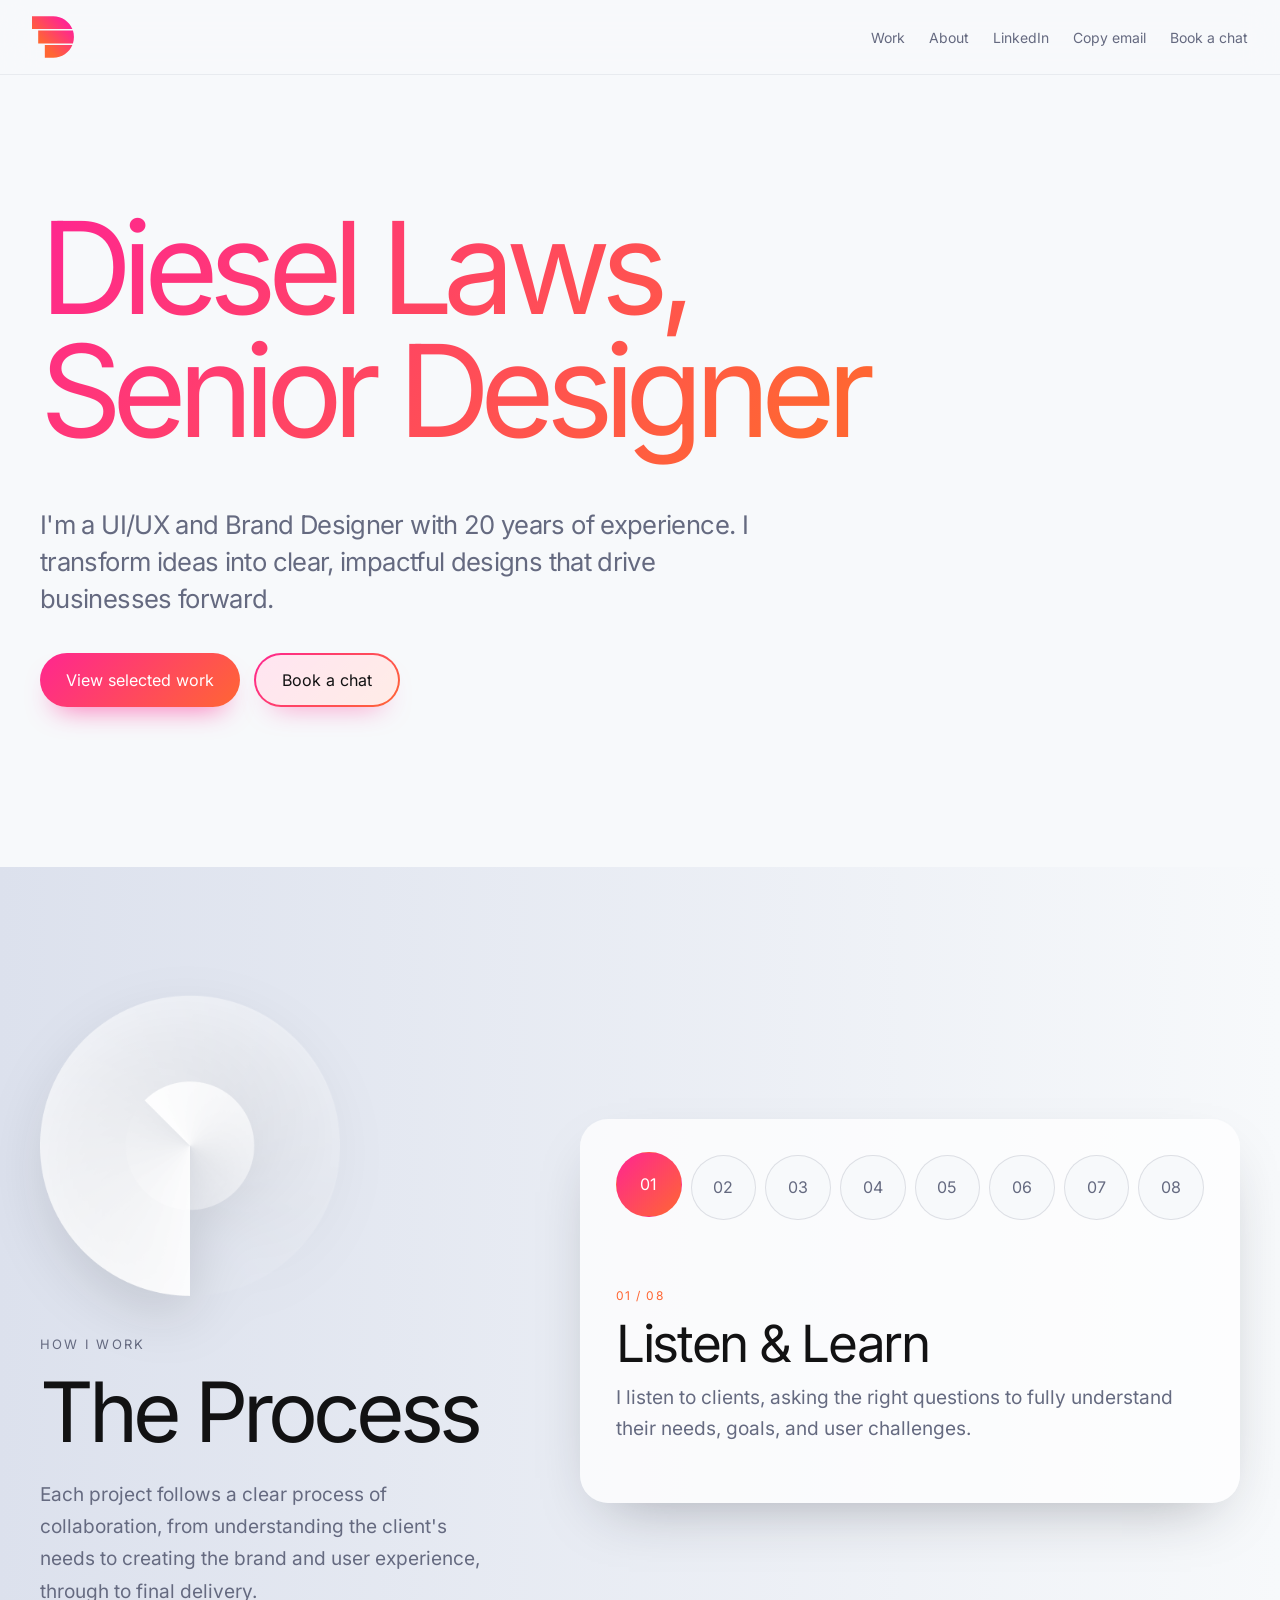
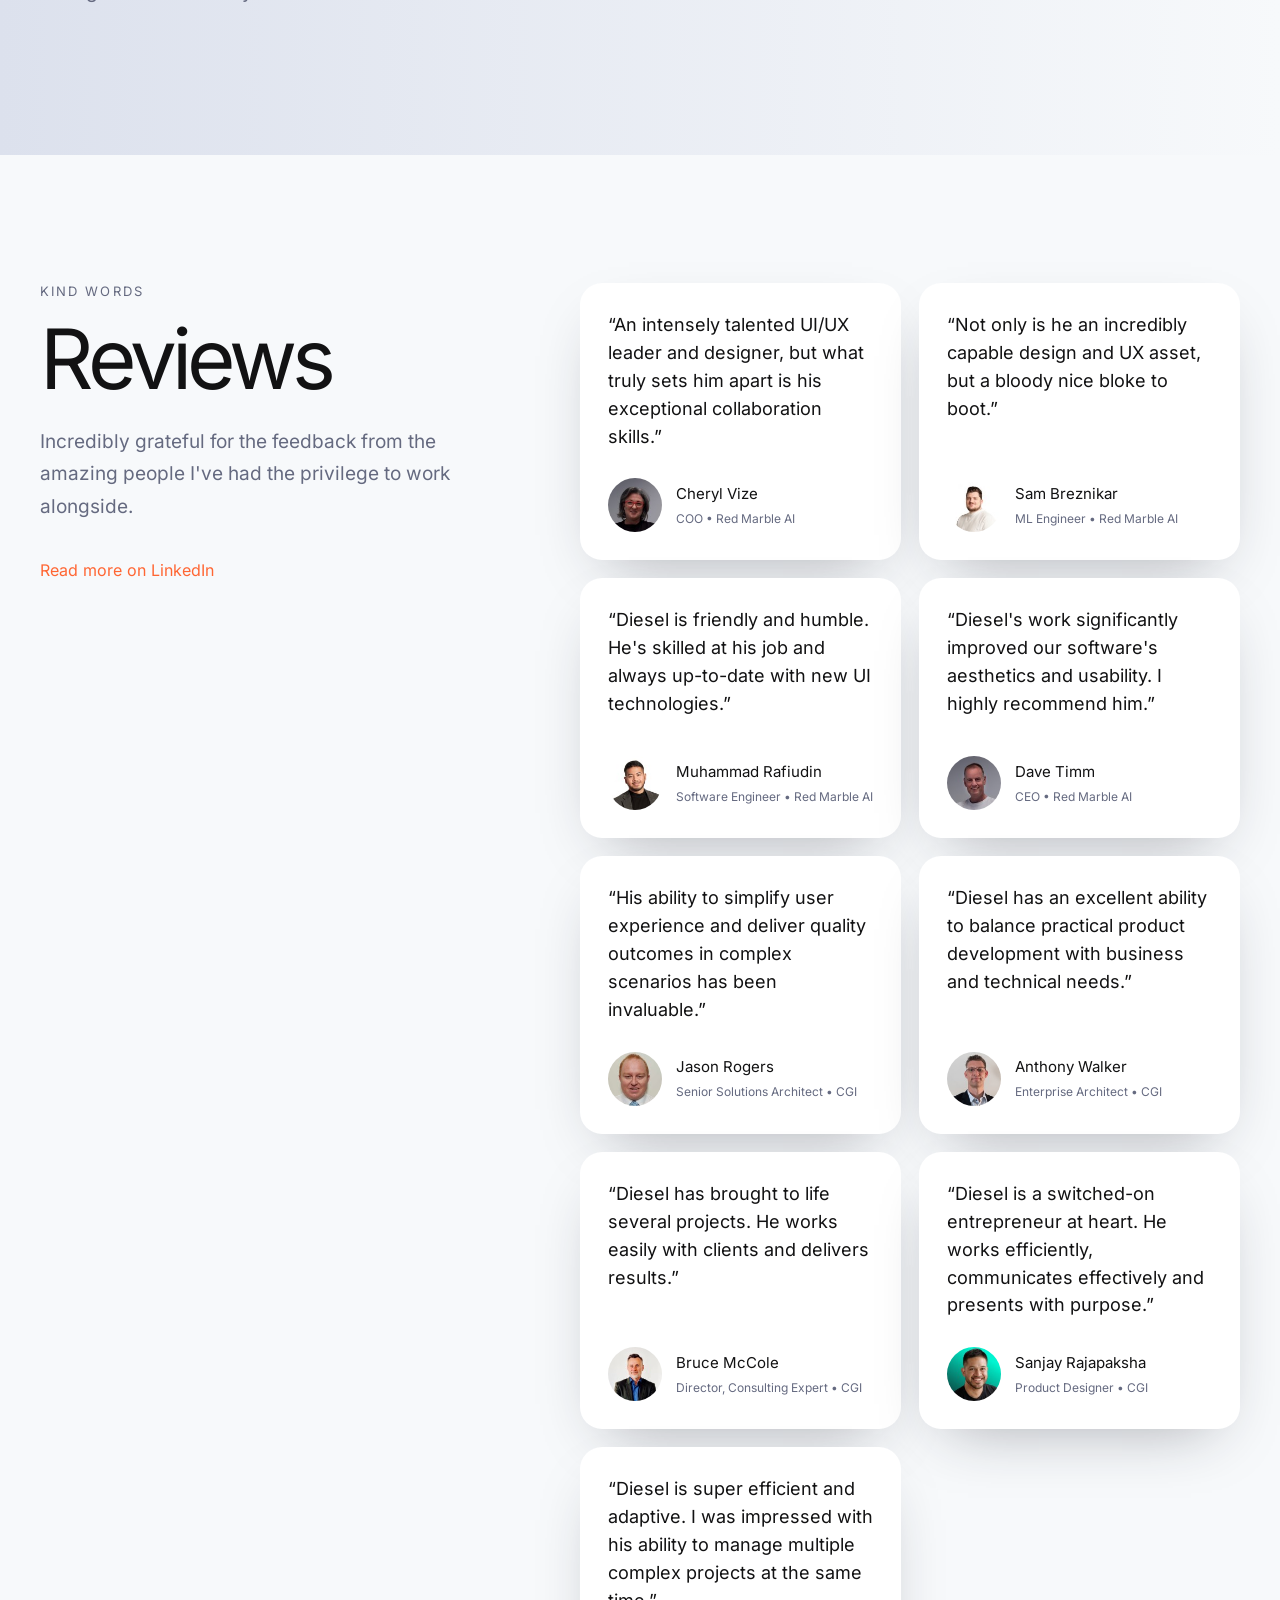
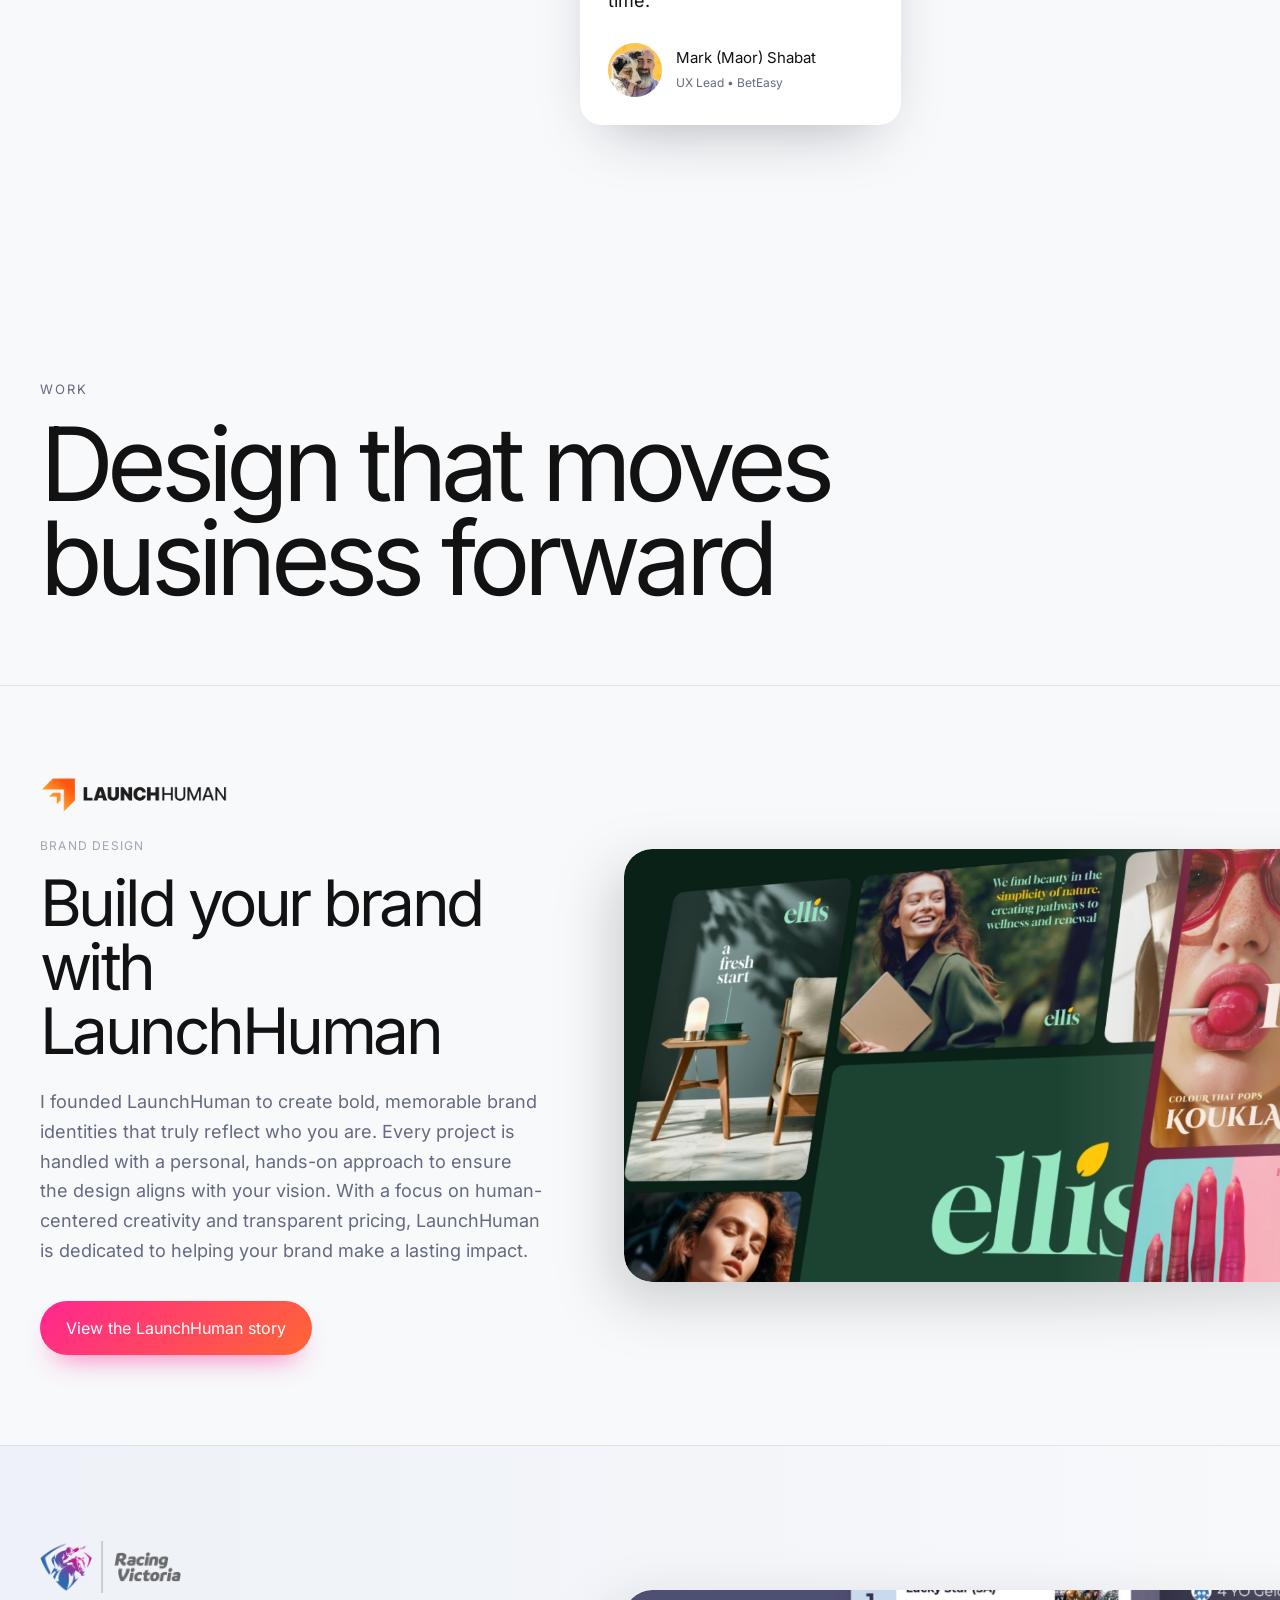
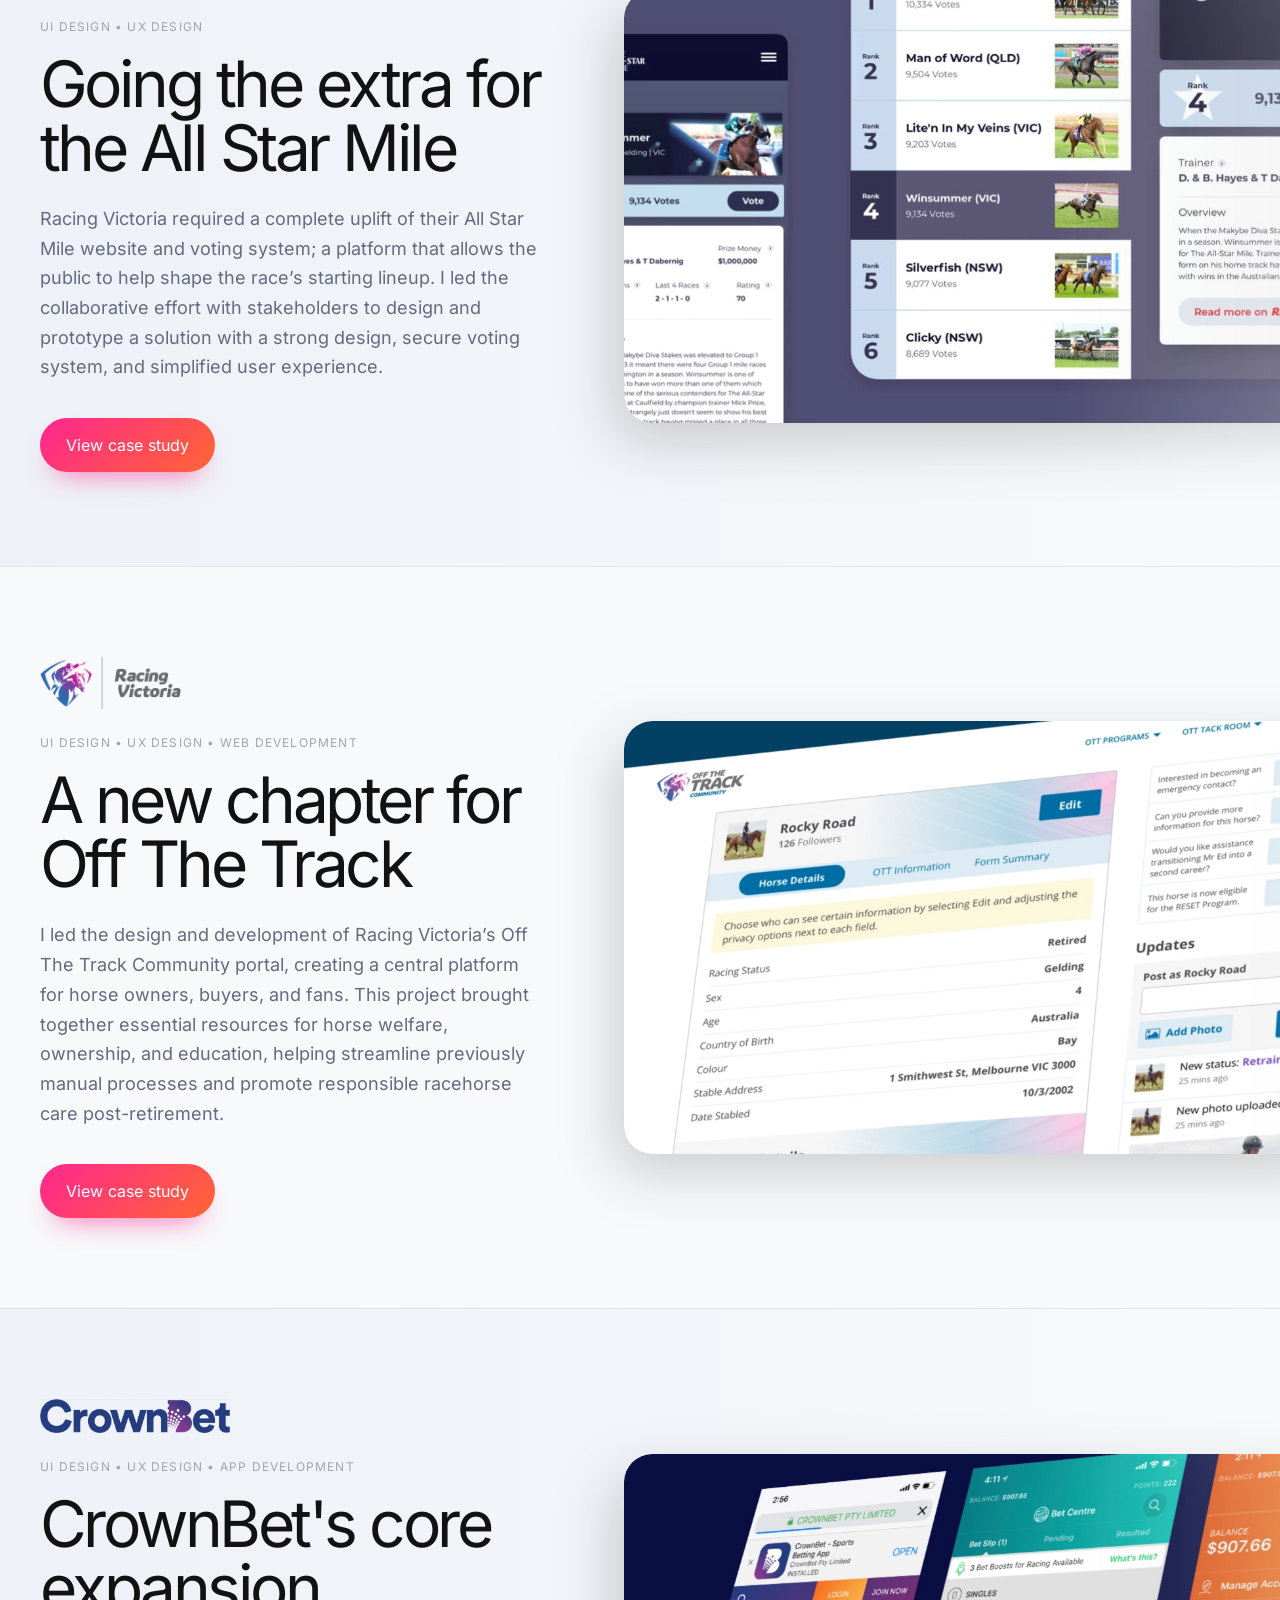
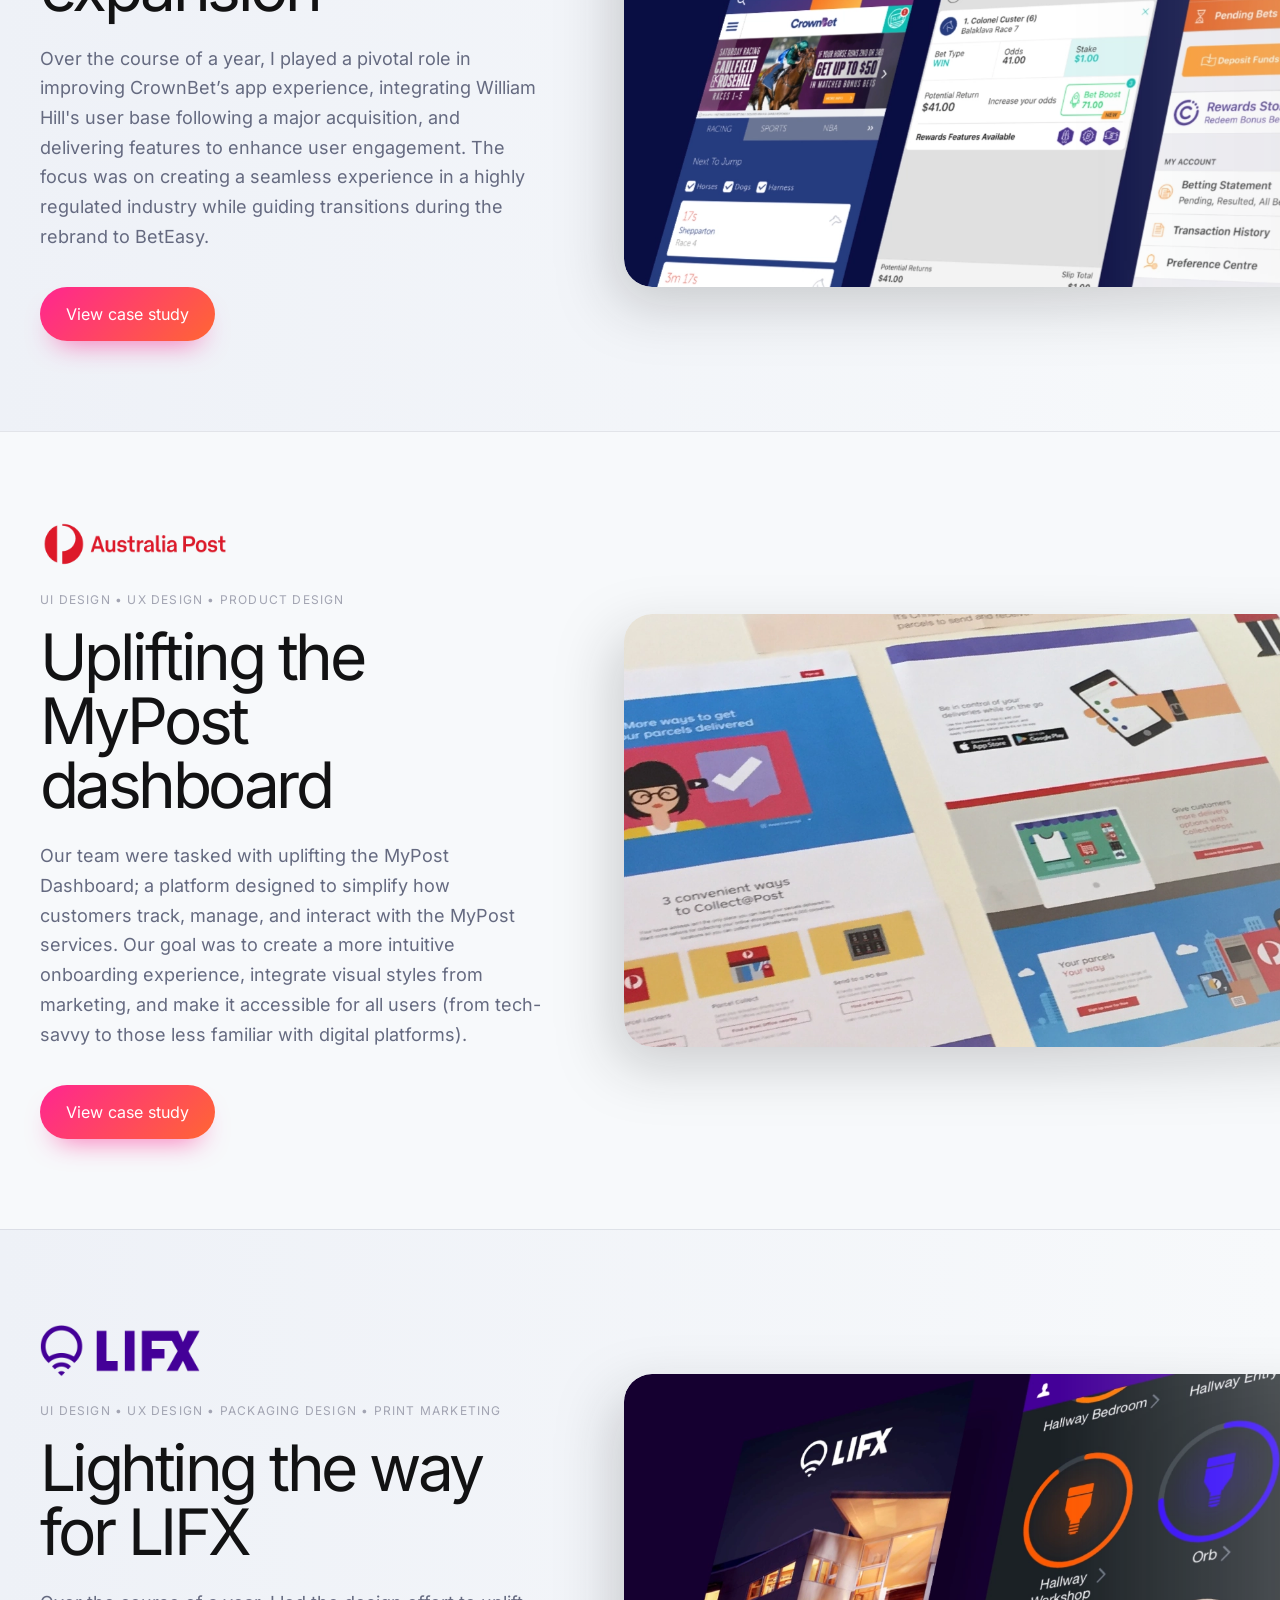
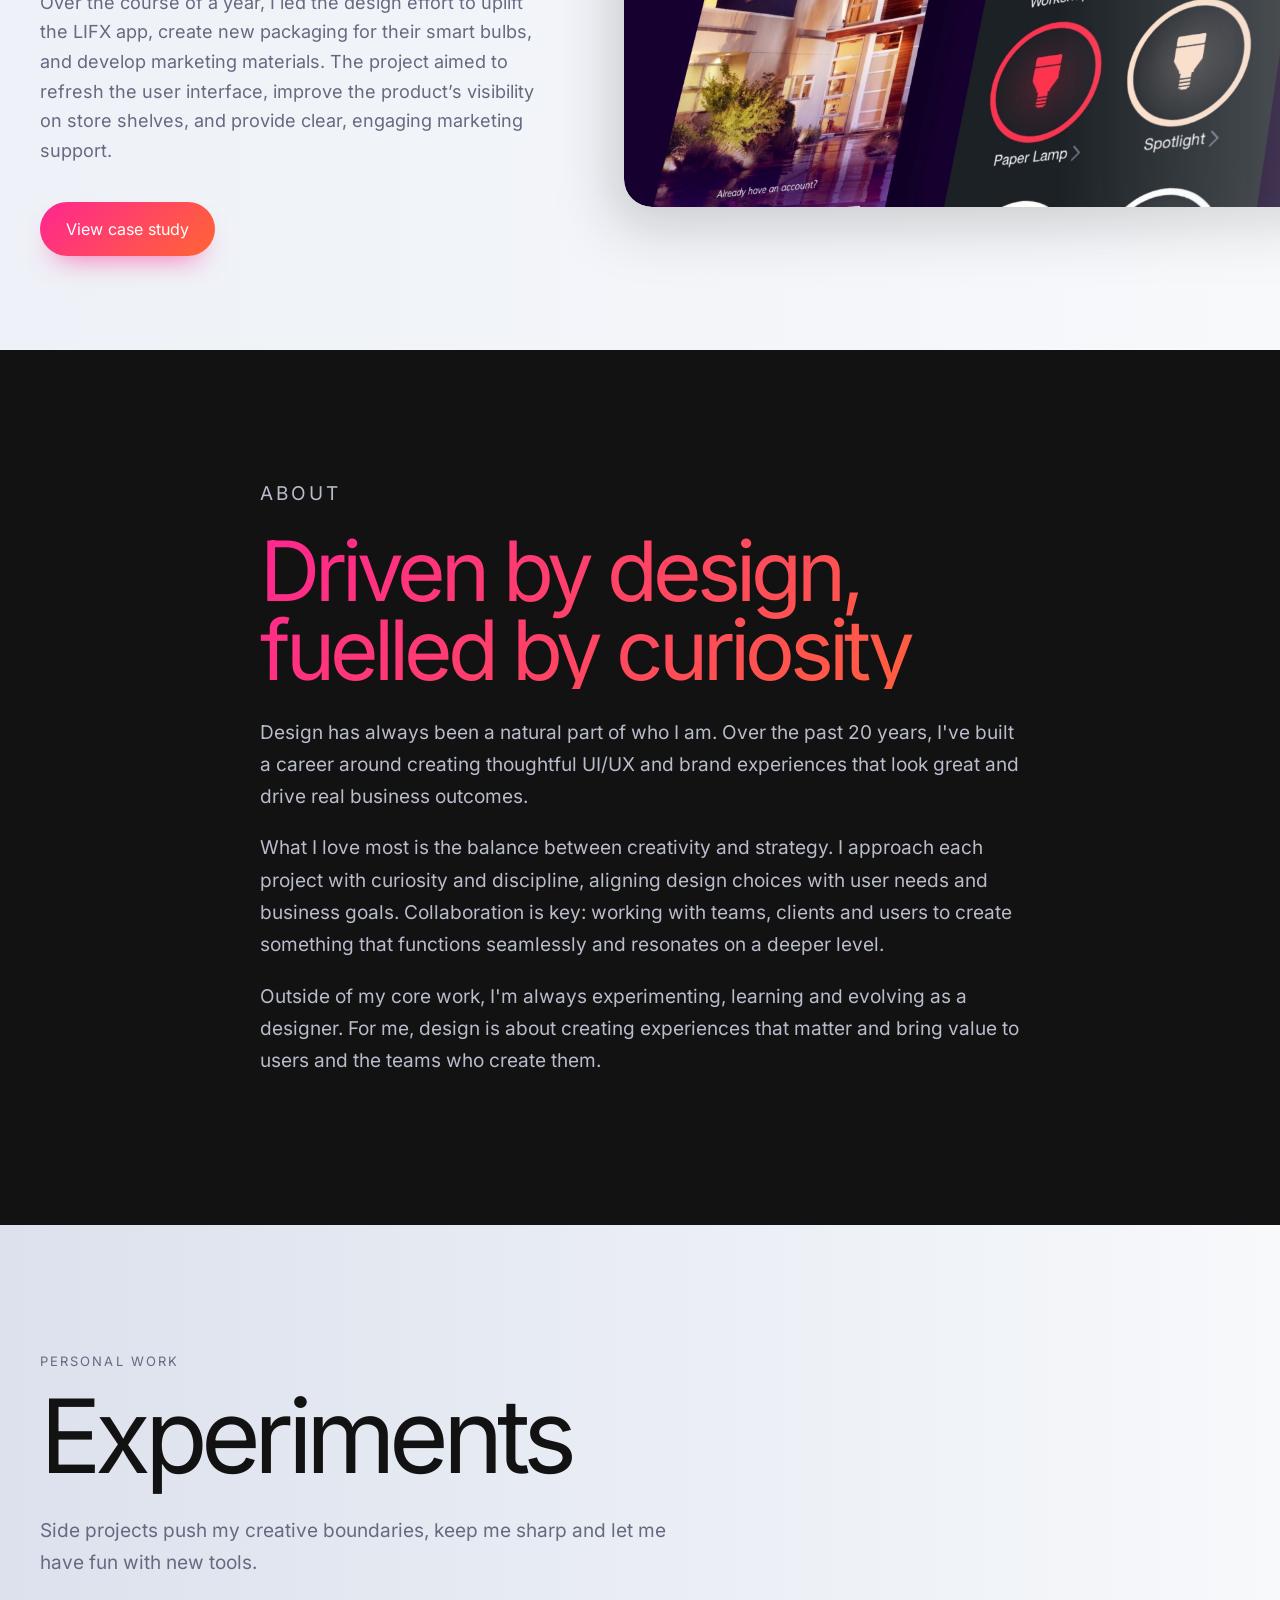
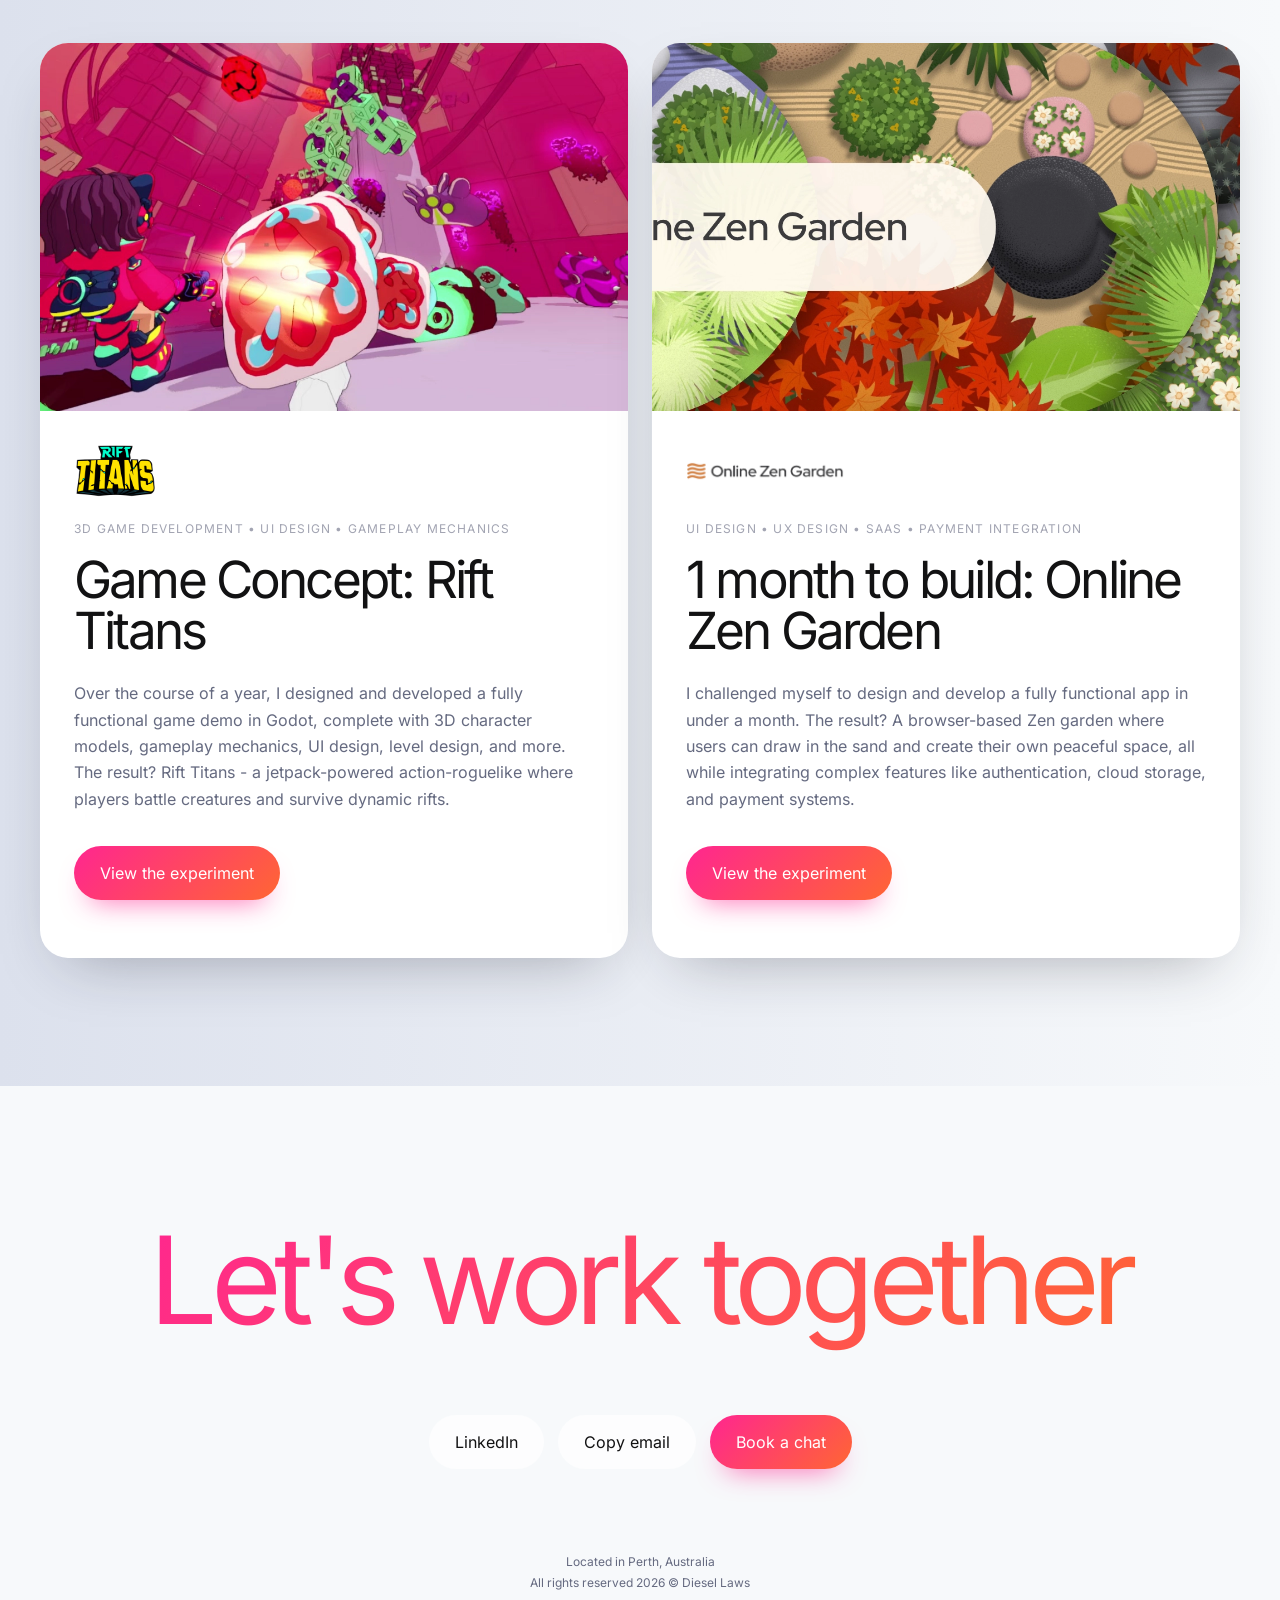
==== commit 24e4ece9: "Restore full experiment case studies" ====
--- a/index.html
+++ b/index.html
@@ -32,9 +32,8 @@
     <main>
         <section class="hero reveal">
             <div class="wrap hero-inner">
-                <p class="eyebrow">Independent designer • Perth</p>
                 <h1>Diesel Laws,<br>Senior Designer</h1>
-                <p class="hero-copy">I'm a UI/UX and Brand Designer with 20 years of experience. I transform ideas into intuitive, impactful designs that drive business goals and build strong brand identities.</p>
+                <p class="hero-copy">I'm a UI/UX and Brand Designer with 20 years of experience. I transform ideas into clear, impactful designs that drive businesses forward.</p>
                 <div class="hero-actions"><a class="button primary" href="#work">View selected work</a><a class="button secondary" href="https://cal.com/diesellaws/30min" target="_blank" rel="noreferrer">Book a chat</a></div>
             </div>
         </section>
@@ -597,11 +596,84 @@
         <section class="about section-pad reveal" id="about"><div class="wrap narrow"><p class="eyebrow">About</p><h2>Driven by design,<br>fuelled by curiosity</h2><p>Design has always been a natural part of who I am. Over the past 20 years, I've built a career around creating thoughtful UI/UX and brand experiences that look great and drive real business outcomes.</p><p>What I love most is the balance between creativity and strategy. I approach each project with curiosity and discipline, aligning design choices with user needs and business goals. Collaboration is key: working with teams, clients and users to create something that functions seamlessly and resonates on a deeper level.</p><p>Outside of my core work, I'm always experimenting, learning and evolving as a designer. For me, design is about creating experiences that matter and bring value to users and the teams who create them.</p></div></section>
 
         <section class="experiments section-pad" id="experiments"><div class="wrap"><p class="eyebrow reveal">Personal work</p><h2 class="section-title reveal">Experiments</h2><p class="section-lead reveal">Side projects push my creative boundaries, keep me sharp and let me have fun with new tools.</p><div class="experiment-grid">
-            <article class="experiment-card reveal"><img src="images/post-img-rt.webp" alt="Rift Titans game"><div><p class="tags">3D Game Development • UI Design</p><h3>Game Concept: Rift Titans</h3><p>A jetpack-powered action roguelike, designed and developed in Godot with original 3D characters, environments, gameplay systems and interface design.</p></div></article>
-            <article class="experiment-card reveal"><img src="images/post-img-zen.webp" alt="Online Zen Garden"><div><p class="tags">UI Design • UX Design • SaaS</p><h3>One month to build: Online Zen Garden</h3><p>A browser-based Zen garden drawing app built in under a month with authentication, cloud storage and payment integration.</p></div></article>
+            <article class="experiment-project reveal">
+                <div class="experiment-card"><img src="images/post-img-rt.webp" alt="Rift Titans Game Demo"><div><img class="experiment-logo" src="images/RiftTitansLogoSquare.webp" alt=""><p class="tags">3D Game Development • UI Design • Gameplay Mechanics</p><h3>Game Concept: Rift Titans</h3><p>Over the course of a year, I designed and developed a fully functional game demo in Godot, complete with 3D character models, gameplay mechanics, UI design, level design, and more. The result? Rift Titans - a jetpack-powered action-roguelike where players battle creatures and survive dynamic rifts.</p><button class="button primary project-toggle" type="button" aria-expanded="false" data-close-label="Close experiment">View the experiment</button></div></div>
+                <div class="project-details"><div class="project-study wrap"><div class="details-grid"><div><span>Project</span><p>Personal experiment</p></div><div><span>Timeline</span><p>6 months</p></div><div><span>Challenge</span><p>Design a functional, vertical-slice game demo featuring 3D models, UI, dynamic environments, and core gameplay mechanics, all built from scratch in Blender and Godot.</p></div></div><div class="case-study"><section class="case-section"><div class="case-copy"><h4>Concept and Challenge</h4><p>
+          Rift Titans started as an ambitious experiment. I wanted to build a fully functioning vertical slice of a game that could showcase my skills across multiple aspects of game development; everything from 3D modeling to level design and gameplay mechanics. Inspired by action-roguelikes, I focused on creating a fast-paced, chaotic experience where players engage in jetpack-powered combat across different stages.
+        </p>
+        <p>
+          The challenge was exciting! I needed to design game-ready models and environments, but I also had to implement core game mechanics, such as flying, shooting, enemy AI, loot systems, and bullet-hell style boss encounters. Additionally, I had to ensure the game was intuitive, visually appealing, and optimised for performance.
+        </p></div><div class="case-images single"><img src="images/rt-gameplay1.webp" alt="Concept and Challenge 1" loading="lazy"></div><div class="case-images duo"><img src="images/rt-gameplay6.webp" alt="Concept and Challenge detail 1" loading="lazy"><img src="images/rt-gameplay2.webp" alt="Concept and Challenge detail 2" loading="lazy"><img src="images/rt-gameplay3.webp" alt="Concept and Challenge detail 3" loading="lazy"><img src="images/rt-gameplay4.webp" alt="Concept and Challenge detail 4" loading="lazy"><img src="images/rt-gameplay5.webp" alt="Concept and Challenge detail 5" loading="lazy"><img src="images/rt-gameplay6.webp" alt="Concept and Challenge detail 6" loading="lazy"></div></section><section class="case-section"><div class="case-copy"><h4>Building Kira</h4><p>
+          The visual design of Rift Titans required a lot of iteration. I did some concept work to find a main character 'Kira' in Rift Titans. Kira was originally planned to be in another game, but after thinking it through, I felt she could work better in Rift Titans - so I ported the concept over.
+        </p>
+        <p>
+            Kira's original design was inspired by the Chibi style (caricature originating in Japan, where characters are drawn in an exaggerated way, typically small and chubby with stubby limbs, oversized heads, and minimal detail). Later on through development I realised that the short stature made it much harder to hit headshots, due to the camera's position and scale relative to Kira's head/center of the screen, so adjustments were made to make her taller.
+        </p>
+        <p>
+          After exploring some alternative looks and styles for the model, I tweaked and adjusted the look in Affinity. After I was happy with the inital look, I used Blender to create the 3D model.
+        </p>
+        <p>
+            Throughout the development of the game Kira was more of a human-character with bright red features, shorts and explosed legs. As I evolved the story, Kira was to become partly robotic, so she transformed to having robotic facial check implants, robotic legs and a yellow and purple colour palette. This redesigned version of Kira was not included in the vertical slice.
+        </p></div><div class="case-images single"><img src="images/rt-kira-solar.webp" alt="Building Kira 1" loading="lazy"><img src="images/rt-kira-rework.webp" alt="Building Kira 2" loading="lazy"></div></section><section class="case-section"><div class="case-copy"><h4>Designing Environments</h4><p>
+          The environments in Rift Titans are carefully crafted to support immersion, visual clarity, and gameplay. I experimented with different design approaches to create worlds that not only looked striking but also enhanced the player's experience. One key example is the "sunburnt" world, where the palette is dominated by deep reds, purples, and yellows.
+        </p>
+        <p>
+          The design process begins with a perspective view in Godot, where I map out the essential elements; this space-efficient approach means building only what’s necessary for the player’s perspective. From this angle, the outer edges are left empty, ensuring optimal performance without compromising the visual appeal within the game’s boundaries.
+        </p>
+
+        <p>
+          In-game, I introduced a heavy fog in the distance to deepen immersion and direct the player's focus to the action in the foreground. The sky is shaded with a gradient to complement the environment's tones. To improve readability and give a distinct, stylistic look, I applied a black outline effect to objects. This outline fades with distance, leaving far-off objects in silhouette, which creates visual depth and helps players differentiate between foreground and background elements during combat.
+        </p>
+        <p>
+            As you will see, all the objects in the world are different colours, until the game starts. At runtime, it applies all of the worlds theme, updates the position of the colourmap texture, which "coats" the object as that colour. That's based on a common system in a lot of games where each vertice of a model is connected to one position on a colourmap, which removes the need to do 'painting' on the modal, and allows for quick colour changes by simply shifting the position of the map. This is especially useful for enemies as it allows for recolouring to align them better to the world and to avoid clashing with plants, environments and more.
+        </p></div><div class="case-images duo"><img src="images/rt-env1.webp" alt="Designing Environments 1" loading="lazy"><img src="images/rt-env2.webp" alt="Designing Environments 2" loading="lazy"><img src="images/rt-env3.webp" alt="Designing Environments 3" loading="lazy"><img src="images/rt-goolop.webp" alt="Designing Environments 4" loading="lazy"></div></section><section class="case-section"><div class="case-copy"><h4>Systems of a Game</h4><p>
+          At its core, every game is a complex network of interconnected systems, much like the mindset of a UX designer when creating user flows. I’m passionate about building these systems and seeing how they work together to create a seamless experience. In Rift Titans, every action; from selecting a weapon, to managing ammo, to hitting an enemy - feeds into a larger structure that governs the game’s win conditions, progression, and mechanics.
+        </p>
+        <p>
+          For example, selecting a weapon isn’t just about choice; it connects to available unlocks, which impacts how effectively the player can engage enemies. Each enemy defeated triggers another set of systems that track progress, award loot, and determine when the player moves to the next stage. By designing these systems to be modular and scalable, I’ve ensured that they can be expanded upon for future stages, new enemies, and additional game modes.
+        </p>
+        <p>
+            An example of a smart system is the vertex animations of each enemy. By moving their vertices (think of your elbow, or fingers as points we can control) with maths I can achieve custom and randomised animations by adjusting parameters inside Godot. In this case it worked well as each creature doesn't have legs or arms so moving them with fluid motion worked perfectly. This system works really well with the blendshape animations, where just like moving the vertices we move them from where they are (mouth closed) to where we want them to be by increasing a variable (mouth open). This creates variety, motion and animation in-game with much less work across 20-30 enemies.
+        </p>
+        <iframe class="post-youtube" width="100%" height="394px" src="https://www.youtube.com/embed/MwSeDe4CDWo?si=rqWxIrSWZ2TtWRc7" title="YouTube video player" frameborder="0" allow="accelerometer; autoplay; clipboard-write; encrypted-media; gyroscope; picture-in-picture; web-share" referrerpolicy="strict-origin-when-cross-origin" allowfullscreen></iframe></div></section><section class="case-section"><div class="case-copy"><h4>Gameplay Showcase: Vertical Slice</h4><p>
+          This video demonstrates the core gameplay mechanics of Rift Titans, showcasing a complete flow from weapon selection to combat and loot collection. In this vertical slice, you can see how Kira starts the mission, engages in aerial combat, and survives the enemy onslaught using dynamic movement and shooting mechanics. After clearing all enemies, the player collects loot and prepares for the next stage.
+        </p>
+        <p>
+          While the demo focuses on gameplay flow, combat mechanics, and timing, it provides a clear sense of the game's core features; gameplay pacing, various enemy AI behaviors, and a satisfying combat loop.
+        </p>
+        <p>
+          Note: Only a few sound effects have been integrated, no bullet-hell boss is shown in this slice and enemy damage is minimal - so the emphasis remains on the visuals and gameplay experience as a concept only.
+        </p>
+        <iframe class="post-youtube" width="100%" height="394px" src="https://www.youtube.com/embed/H9wcCVEGlo4?si=6GSdzgYrTeJ1EMoT" title="YouTube video player" frameborder="0" allow="accelerometer; autoplay; clipboard-write; encrypted-media; gyroscope; picture-in-picture; web-share" referrerpolicy="strict-origin-when-cross-origin" allowfullscreen></iframe></div></section></div></div></div>
+            </article>
+            <article class="experiment-project reveal">
+                <div class="experiment-card"><img src="images/post-img-zen.webp" alt="Online Zen Garden"><div><img class="experiment-logo" src="images/zen-logo.webp" alt=""><p class="tags">UI Design • UX Design • SaaS • Payment Integration</p><h3>1 month to build: Online Zen Garden</h3><p>I challenged myself to design and develop a fully functional app in under a month. The result? A browser-based Zen garden where users can draw in the sand and create their own peaceful space, all while integrating complex features like authentication, cloud storage, and payment systems.</p><button class="button primary project-toggle" type="button" aria-expanded="false" data-close-label="Close experiment">View the experiment</button></div></div>
+                <div class="project-details"><div class="project-study wrap"><div class="details-grid"><div><span>Project</span><p>Personal experiment</p></div><div><span>Timeline</span><p>1 month</p></div><div><span>Challenge</span><p>Create a themed, browser-based drawing app using HTML canvas, complete with authentication, cloud storage, and payment integration, all within a 30-day timeframe.</p></div></div><div class="case-study"><section class="case-section"><div class="case-copy"><h4>Concept and Challenge</h4><p>
+              I wanted to push my boundaries and set myself a challenge: design and develop a complete app in under a month. The goal was to create something that not only worked technically but also offered users a meaningful experience. I wanted to combine my interest in the HTML canvas with a themed concept, and after some exploration, the idea of a Zen garden came to life. A place where users could draw in the sand, arrange rocks and plants, and create their own peaceful scene.
+            </p>
+            <p>
+              The project was more than just a creative exercise; it was an opportunity to push my limits in both design and development. Having never built a drawing tool on canvas before, I was eager to dive in and learn something new. On top of that, I had never used Firebase or launched a fully complete app from scratch, so every aspect of this project was a new challenge. The self-set timeline was tight, but balancing creativity with technical learning kept me motivated throughout the process.
+            </p></div><div class="case-images duo"><img src="images/gardenshot1.webp" alt="Concept and Challenge 1" loading="lazy"><img src="images/gardenshot2.webp" alt="Concept and Challenge 2" loading="lazy"></div></section><section class="case-section"><div class="case-copy"><h4>Design and Development</h4><p>
+              Designing this app required a lot of thought. I created custom assets such as rocks and plants to keep the Zen theme consistent and aesthetically pleasing. The goal was to make sure that each visual element was consistent to the experience. I spent time crafting an interface that felt intuitive and subtle, where users could easily interact while feeling in control of the creative process.
+            </p>
+            <p>
+              On the technical side, I integrated Firebase for user authentication and cloud storage, allowing users to save their gardens. Despite having no prior experience with Firebase, I quickly learned how to implement it and make it work seamlessly. I also implemented Stripe for payments, enabling a smooth and secure transaction process. My focus throughout was to keep the design light and responsive, ensuring the app worked seamlessly across different devices without compromising performance or aesthetics.
+            </p></div><div class="case-images duo"><img src="images/gardenshot3.webp" alt="Design and Development 1" loading="lazy"><img src="images/gardenshot4.webp" alt="Design and Development 2" loading="lazy"></div></section><section class="case-section"><div class="case-copy"><h4>Features and Functionality</h4><p>
+              The Zen Garden app offers users multiple customisation options. Users can adjust the size/grooves of the rake while drawing to create different patterns in the sand, place a variety of rocks and plants, and even change the sand's color to suit their mood.
+            </p>
+            <p>
+              I worked hard to ensure that each feature added to the overall user experience. Whether it’s the ease of drawing with the rake or placing objects in the garden, every detail was carefully considered. My goal was to deliver a product that felt seamless and allowed users to immerse themselves in the act of creation without distraction.
+            </p></div><div class="case-images duo"><img src="images/zenShot5.webp" alt="Features and Functionality 1" loading="lazy"><img src="images/zenShot4.webp" alt="Features and Functionality 2" loading="lazy"></div></section><section class="case-section"><div class="case-copy"><h4>Outcome and Learning</h4><p>
+              This project taught me valuable lessons about balancing creativity with functionality. I successfully built and delivered a complete app within 30 days, meeting my technical goals while crafting a product that provides value to users. Having never launched a fully finished product before, this was an incredibly rewarding experience that pushed me beyond my comfort zone. Working with the HTML canvas opened up new possibilities for interactive design, and integrating complex systems like payments and authentication pushed me to refine my technical skills.
+            </p>
+            <p>
+                Most importantly, this project reinforced why I’m passionate about design. It’s not just about making something visually appealing - it’s about creating experiences that resonate with people, even if on a small scale. While the Zen Garden app didn’t gain widespread attention, it was a powerful learning experience that pushed my creative and technical boundaries.
+            </p>
+            <iframe class="post-youtube" width="100%" height="394px" src="https://www.youtube.com/embed/DkdaM-amOj0?si=gYh_Rvg0_8vnbO9W" title="YouTube video player" frameborder="0" allow="accelerometer; autoplay; clipboard-write; encrypted-media; gyroscope; picture-in-picture; web-share" referrerpolicy="strict-origin-when-cross-origin" allowfullscreen></iframe></div></section></div></div></div>
+            </article>
         </div></div></section>
     </main>
 
-    <footer><div class="wrap footer-inner"><p class="eyebrow">Available for thoughtful projects</p><h2>Let's work together</h2><div class="footer-actions"><a class="button secondary" href="https://www.linkedin.com/in/diesellaws/" target="_blank" rel="noreferrer">LinkedIn</a><button class="button secondary copy-email" type="button">Copy email</button><a class="button primary" href="https://cal.com/diesellaws/30min" target="_blank" rel="noreferrer">Book a chat</a></div><p class="fine-print">Located in Perth, Australia<br>All rights reserved 2026 © Diesel Laws</p></div></footer>
+    <footer><div class="wrap footer-inner"><h2>Let's work together</h2><div class="footer-actions"><a class="button secondary" href="https://www.linkedin.com/in/diesellaws/" target="_blank" rel="noreferrer">LinkedIn</a><button class="button secondary copy-email" type="button">Copy email</button><a class="button primary" href="https://cal.com/diesellaws/30min" target="_blank" rel="noreferrer">Book a chat</a></div><p class="fine-print">Located in Perth, Australia<br>All rights reserved 2026 © Diesel Laws</p></div></footer>
 </body>
 </html>
--- a/styles.css
+++ b/styles.css
@@ -63,7 +63,7 @@
 .project:hover .project-visual img { transform: scale(1.025); }
 .project-details { display: grid; grid-template-rows: 0fr; background: linear-gradient(270deg, #f7f9fb, #dce1ed); opacity: 0; transition: grid-template-rows 0.45s ease, opacity 0.35s ease; }
 .project-details > .wrap { overflow: hidden; }
-.project.open .project-details { grid-template-rows: 1fr; opacity: 1; }
+.project.open .project-details, .experiment-project.open .project-details { grid-template-rows: 1fr; opacity: 1; }
 .details-grid { display: grid; grid-template-columns: repeat(2, 1fr); gap: 36px 64px; padding: 72px 0; border-bottom: 1px solid rgba(101, 106, 128, 0.16); }
 .details-grid p { color: var(--muted); line-height: 1.65; }
 .case-study { padding: 24px 0 96px; }
@@ -84,11 +84,19 @@
 .experiments { background: linear-gradient(270deg, #f7f9fb, #dce1ed); }
 .section-lead { max-width: 640px; margin: -48px 0 64px; }
 .experiment-grid { display: grid; grid-template-columns: repeat(2, 1fr); gap: 24px; }
-.experiment-card { overflow: hidden; border-radius: var(--radius); background: var(--white); box-shadow: var(--shadow); }
+.experiment-project { min-width: 0; }
+.experiment-project.open { grid-column: 1 / -1; }
+.experiment-card { height: 100%; overflow: hidden; border-radius: var(--radius); background: var(--white); box-shadow: var(--shadow); cursor: pointer; transition: transform 0.2s ease, box-shadow 0.2s ease; }
+.experiment-card:hover { transform: translateY(-4px); box-shadow: 0 32px 70px -28px rgba(28, 31, 44, 0.5); }
 .experiment-card > img { width: 100%; aspect-ratio: 16 / 10; object-fit: cover; }
 .experiment-card > div { padding: 34px; }
+.experiment-logo { width: auto; max-width: 160px; height: 52px; margin-bottom: 24px; object-fit: contain; object-position: left center; }
 .experiment-card h3 { font-size: clamp(34px, 4vw, 52px); }
 .experiment-card p:not(.tags) { color: var(--muted); line-height: 1.65; }
+.experiment-project .project-details { margin-top: 24px; overflow: hidden; border-radius: var(--radius); }
+.experiment-project.open .experiment-card { display: grid; grid-template-columns: minmax(0, 0.9fr) minmax(0, 1.1fr); height: auto; }
+.experiment-project.open .experiment-card > img { height: 100%; aspect-ratio: auto; }
+.post-youtube { width: 100%; height: auto; aspect-ratio: 16 / 9; border: 0; border-radius: 16px; box-shadow: var(--shadow); }
 footer { padding: 120px 0 50px; background: var(--paper); text-align: center; }
 .footer-inner { display: flex; flex-direction: column; align-items: center; }
 footer h2 { max-width: 100%; margin: 0 0 18px; padding: 0.08em 0.08em 0.14em; overflow: visible; font-size: clamp(54px, 9.5vw, 132px); line-height: 1.05; background: linear-gradient(135deg, var(--pink), var(--orange)); -webkit-background-clip: text; color: transparent; }
@@ -117,5 +125,5 @@
 .reveal { opacity: 0; transform: translateY(28px); transition: opacity 0.7s ease, transform 0.7s ease; }
 .reveal.visible { opacity: 1; transform: translateY(0); }
 @media (prefers-reduced-motion: reduce) { html { scroll-behavior: auto; } .reveal { opacity: 1; transform: none; transition: none; } * { animation-duration: 0.01ms !important; transition-duration: 0.01ms !important; } }
-@media (max-width: 900px) { .site-header { padding: 14px 20px; } nav { gap: 16px; } nav a[href="#work"], nav a[href="#about"] { display: none; } .hero { min-height: auto; } .hero-inner { padding: 100px 0; } .split, .project-grid, .post-card { grid-template-columns: 1fr; gap: 50px; } .section-pad { padding: 90px 0; } .reviews-layout { gap: 50px; } .sticky-intro { position: static; } .project-grid { min-height: auto; } .project-visual img { width: 150%; height: auto; max-width: none; } .details-grid { grid-template-columns: 1fr; gap: 20px; } .case-images.duo, .case-images.trio { grid-template-columns: 1fr; } .post-card { gap: 0; } .post-card img { min-height: 240px; } }
+@media (max-width: 900px) { .site-header { padding: 14px 20px; } nav { gap: 16px; } nav a[href="#work"], nav a[href="#about"] { display: none; } .hero { min-height: auto; } .hero-inner { padding: 100px 0; } .split, .project-grid, .post-card, .experiment-project.open .experiment-card { grid-template-columns: 1fr; gap: 50px; } .section-pad { padding: 90px 0; } .reviews-layout { gap: 50px; } .sticky-intro { position: static; } .project-grid { min-height: auto; } .project-visual img { width: 150%; height: auto; max-width: none; } .experiment-project.open .experiment-card > img { height: auto; aspect-ratio: 16 / 10; } .details-grid { grid-template-columns: 1fr; gap: 20px; } .case-images.duo, .case-images.trio { grid-template-columns: 1fr; } .post-card { gap: 0; } .post-card img { min-height: 240px; } }
 @media (max-width: 640px) { .wrap, .narrow { width: min(100% - 32px, 1200px); } .site-header { gap: 12px; } .brand img { width: 36px; height: 36px; } nav { gap: 13px; } nav a, .text-button { font-size: 12px; } nav a[href="https://www.linkedin.com/in/diesellaws/"] { display: none; } .hero-inner { padding: 80px 0 100px; } .hero h1 { font-size: clamp(54px, 19vw, 90px); } .hero-copy { font-size: 19px; } .section-pad { padding: 72px 0; } .process-panel { padding: 22px; } .process-tabs { grid-template-columns: repeat(4, 1fr); margin-bottom: 40px; } .review-grid, .experiment-grid { grid-template-columns: 1fr; } .review-card { min-height: 220px; } .section-title { margin-bottom: 48px; } .project-grid { padding-top: 64px; padding-bottom: 64px; } .project-copy h3 { font-size: 42px; } .project-visual { border-radius: 18px; } .footer-actions { flex-direction: column; width: 100%; } .footer-actions .button { width: 100%; } }
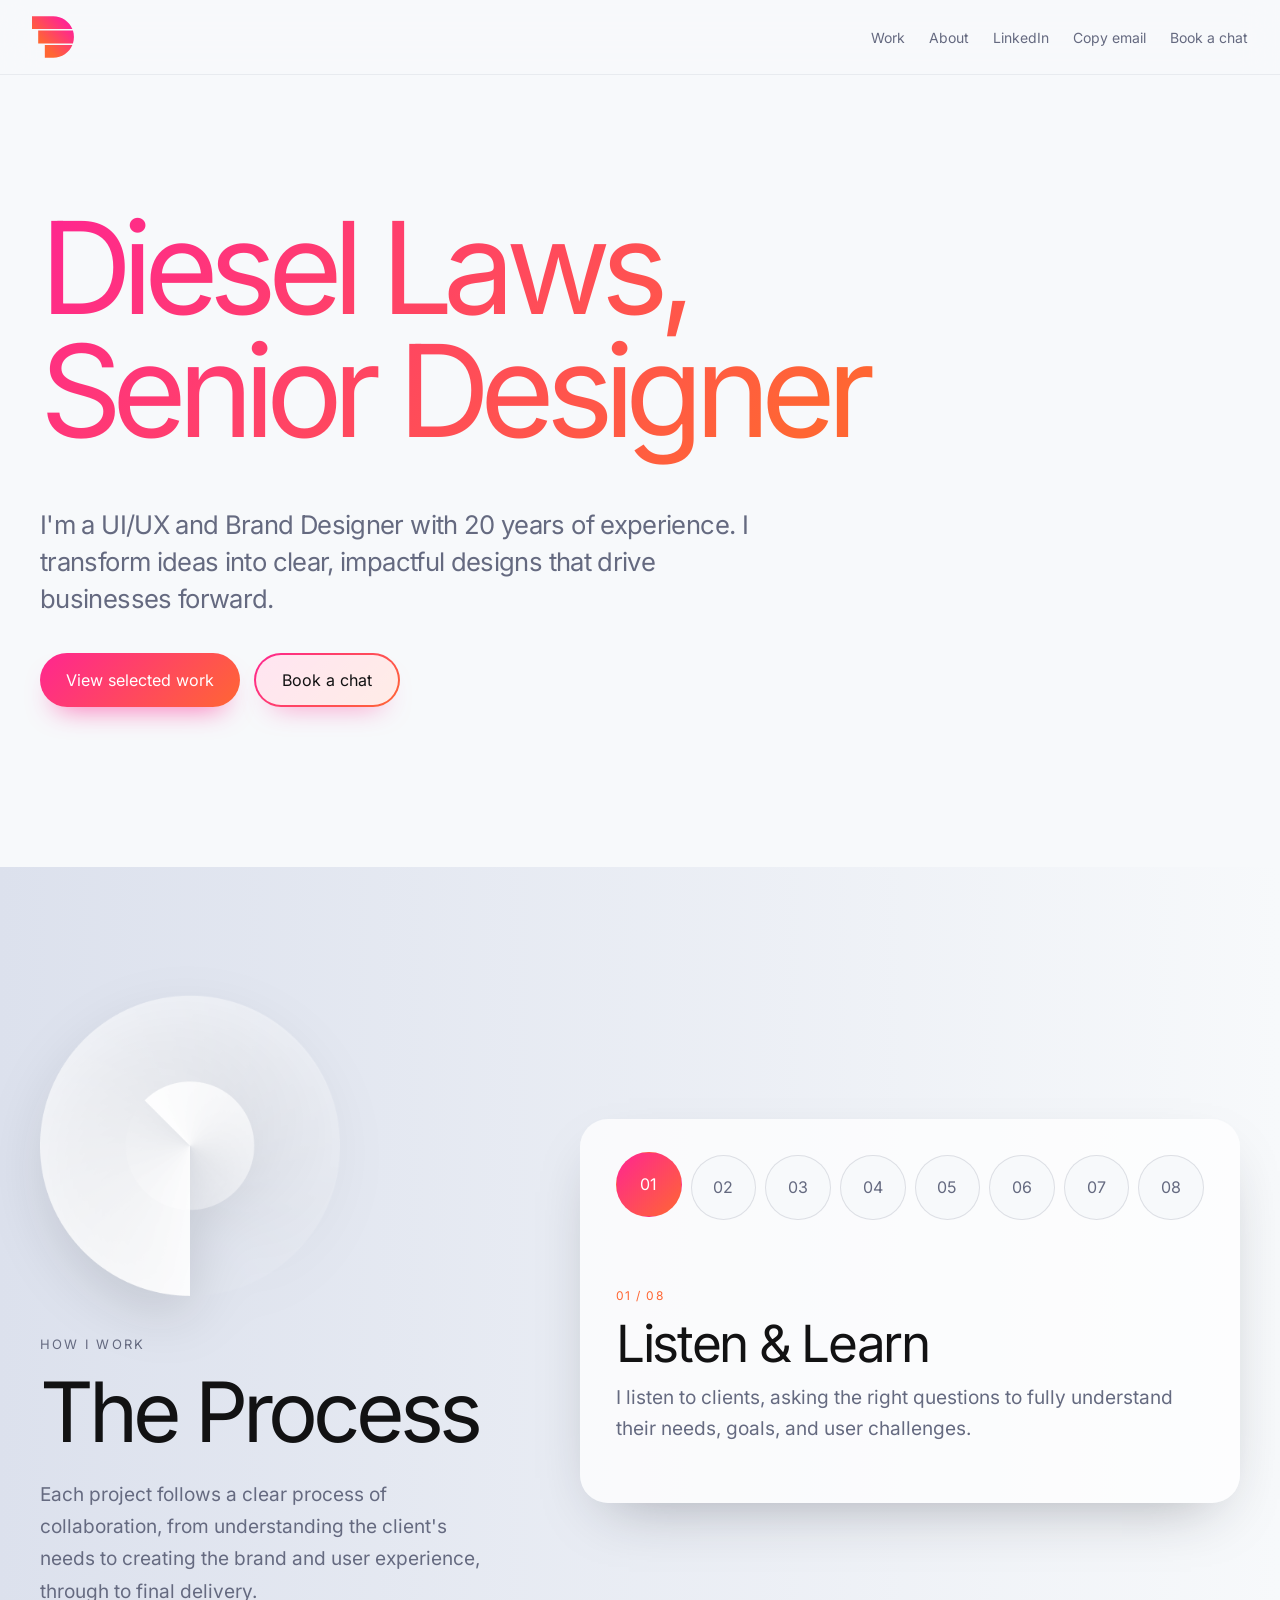
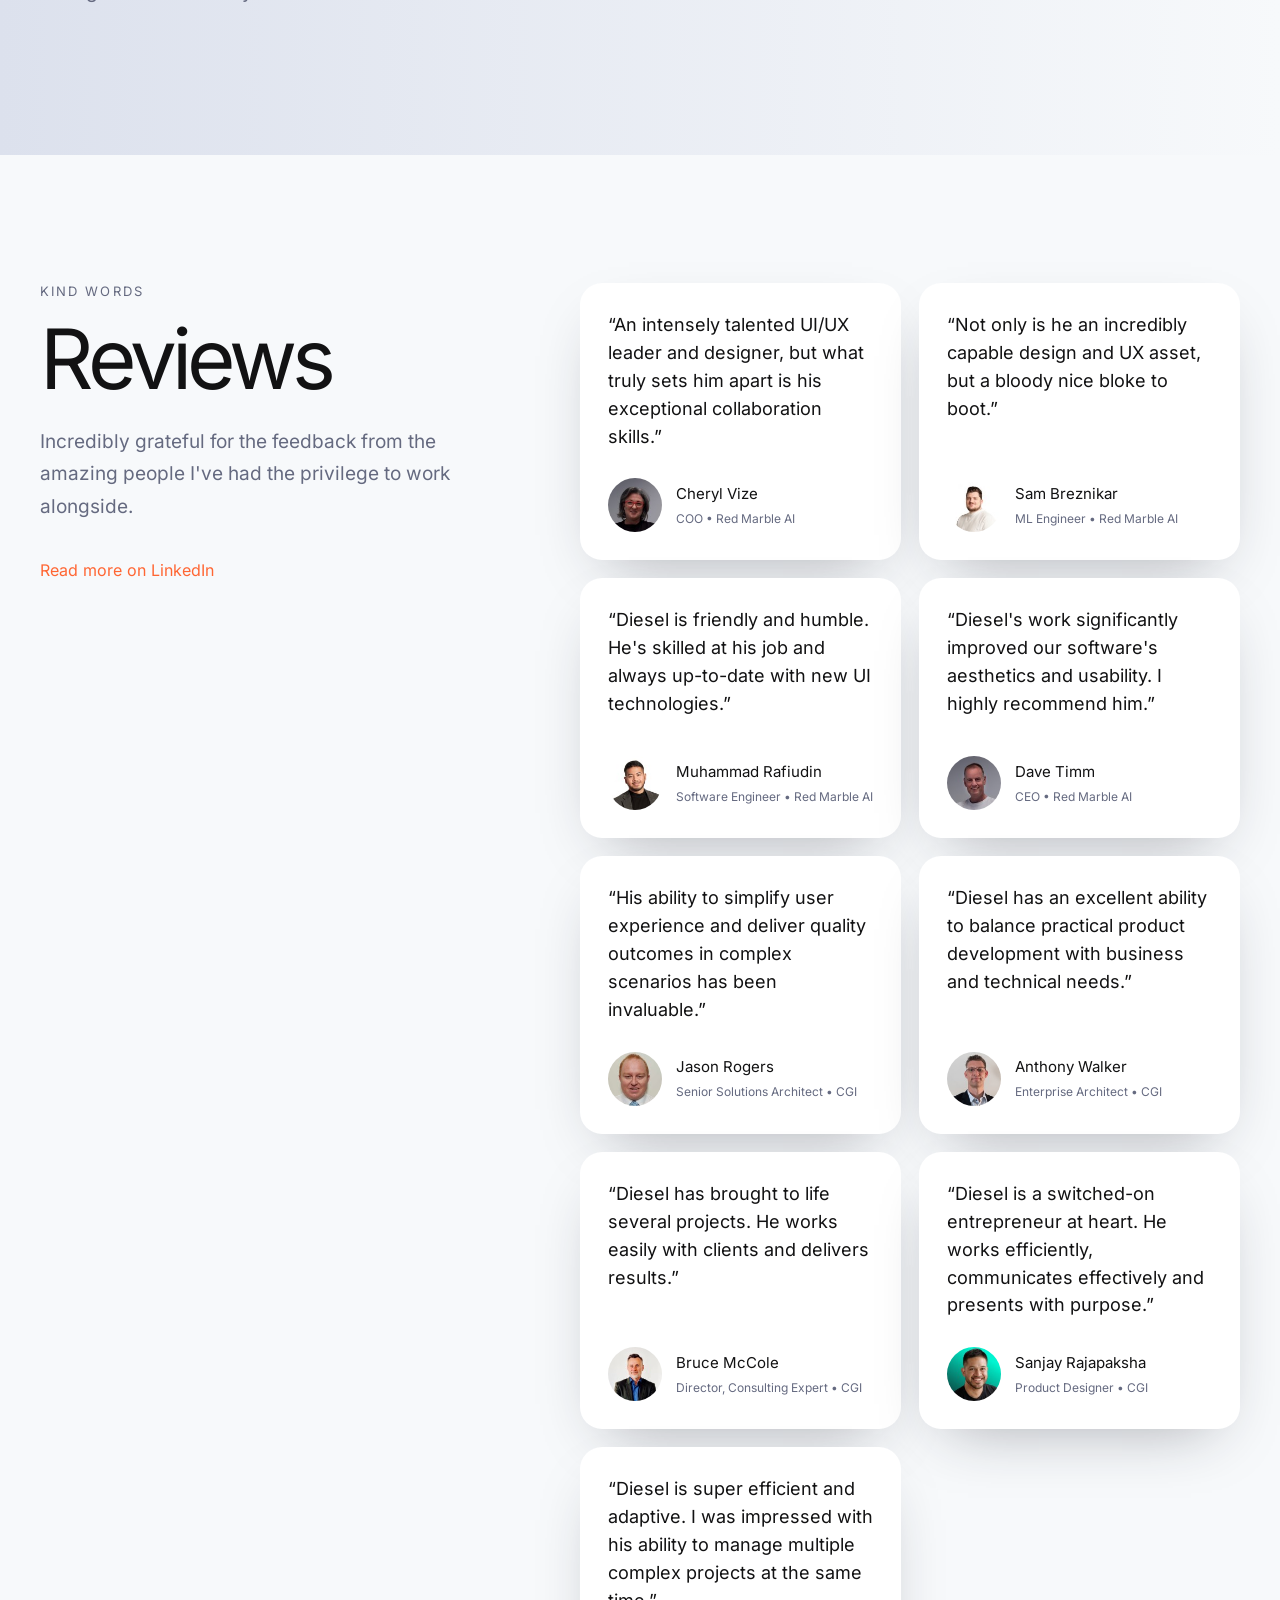
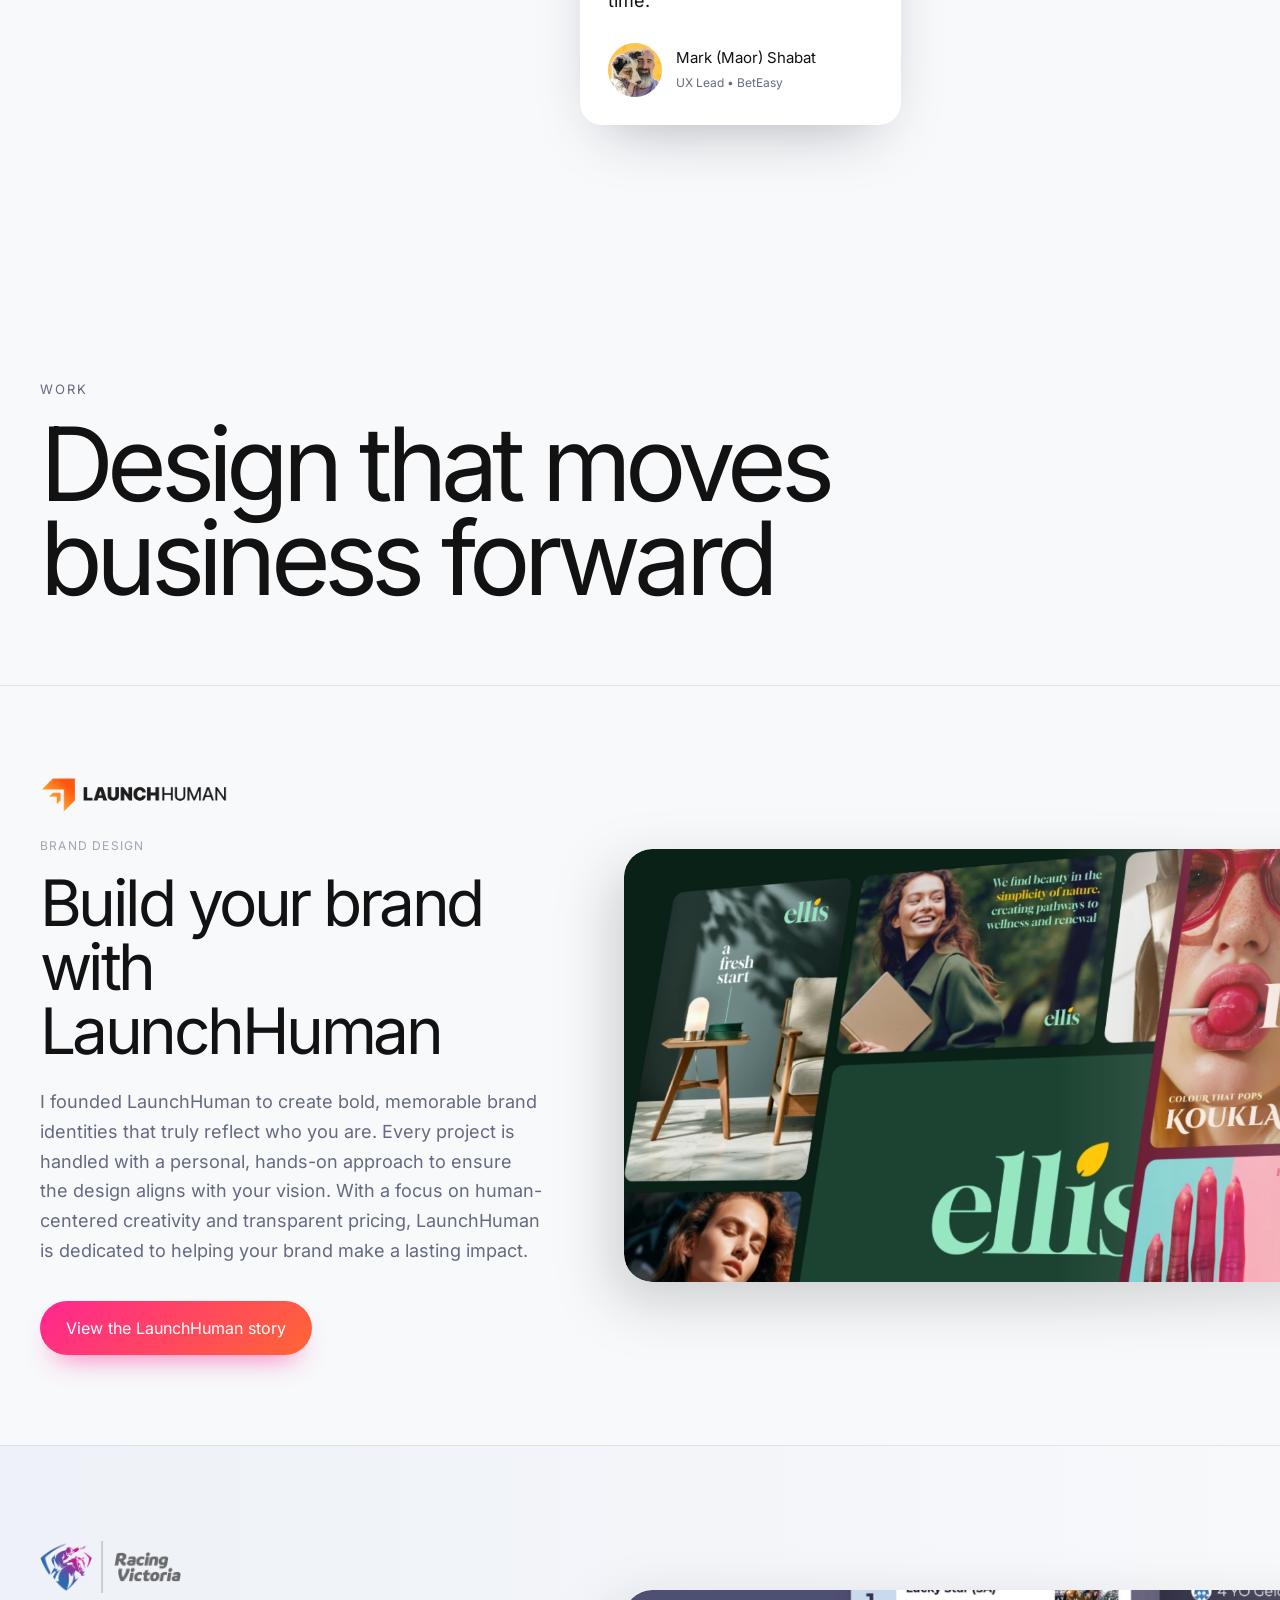
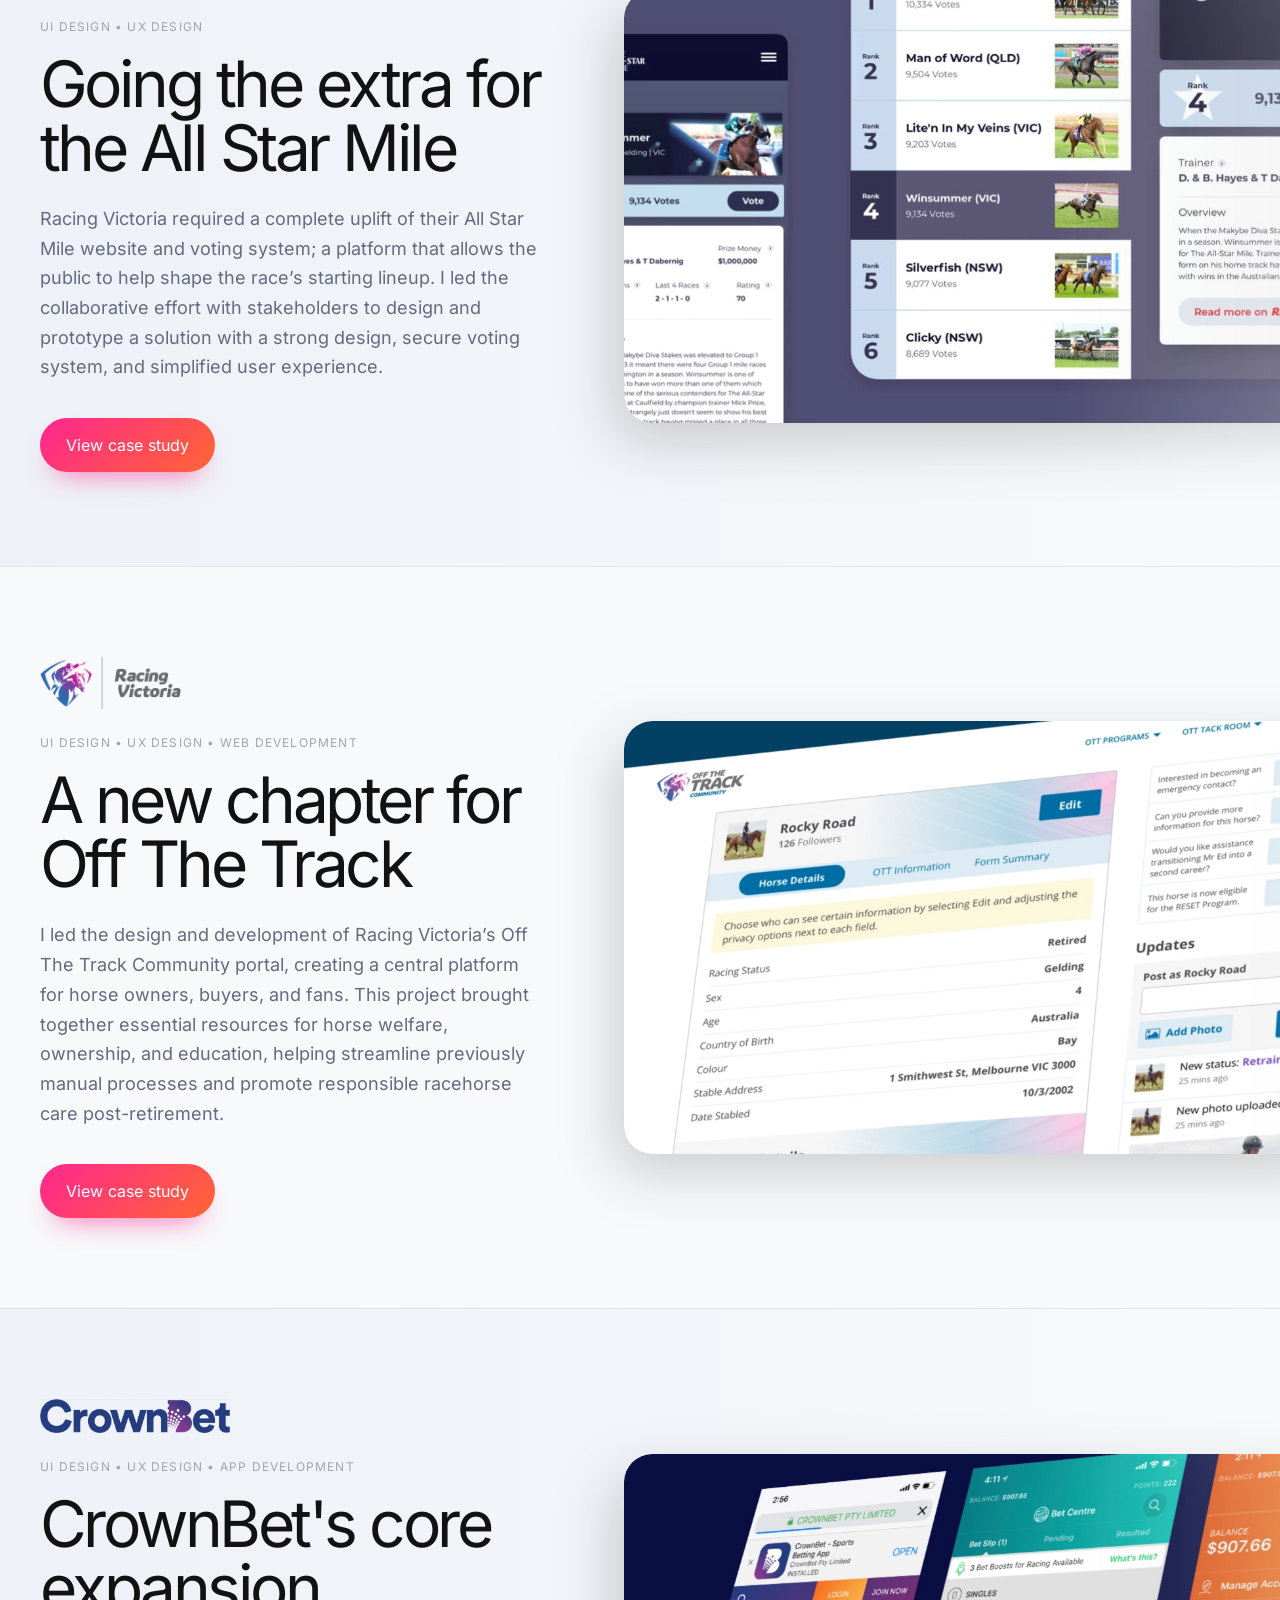
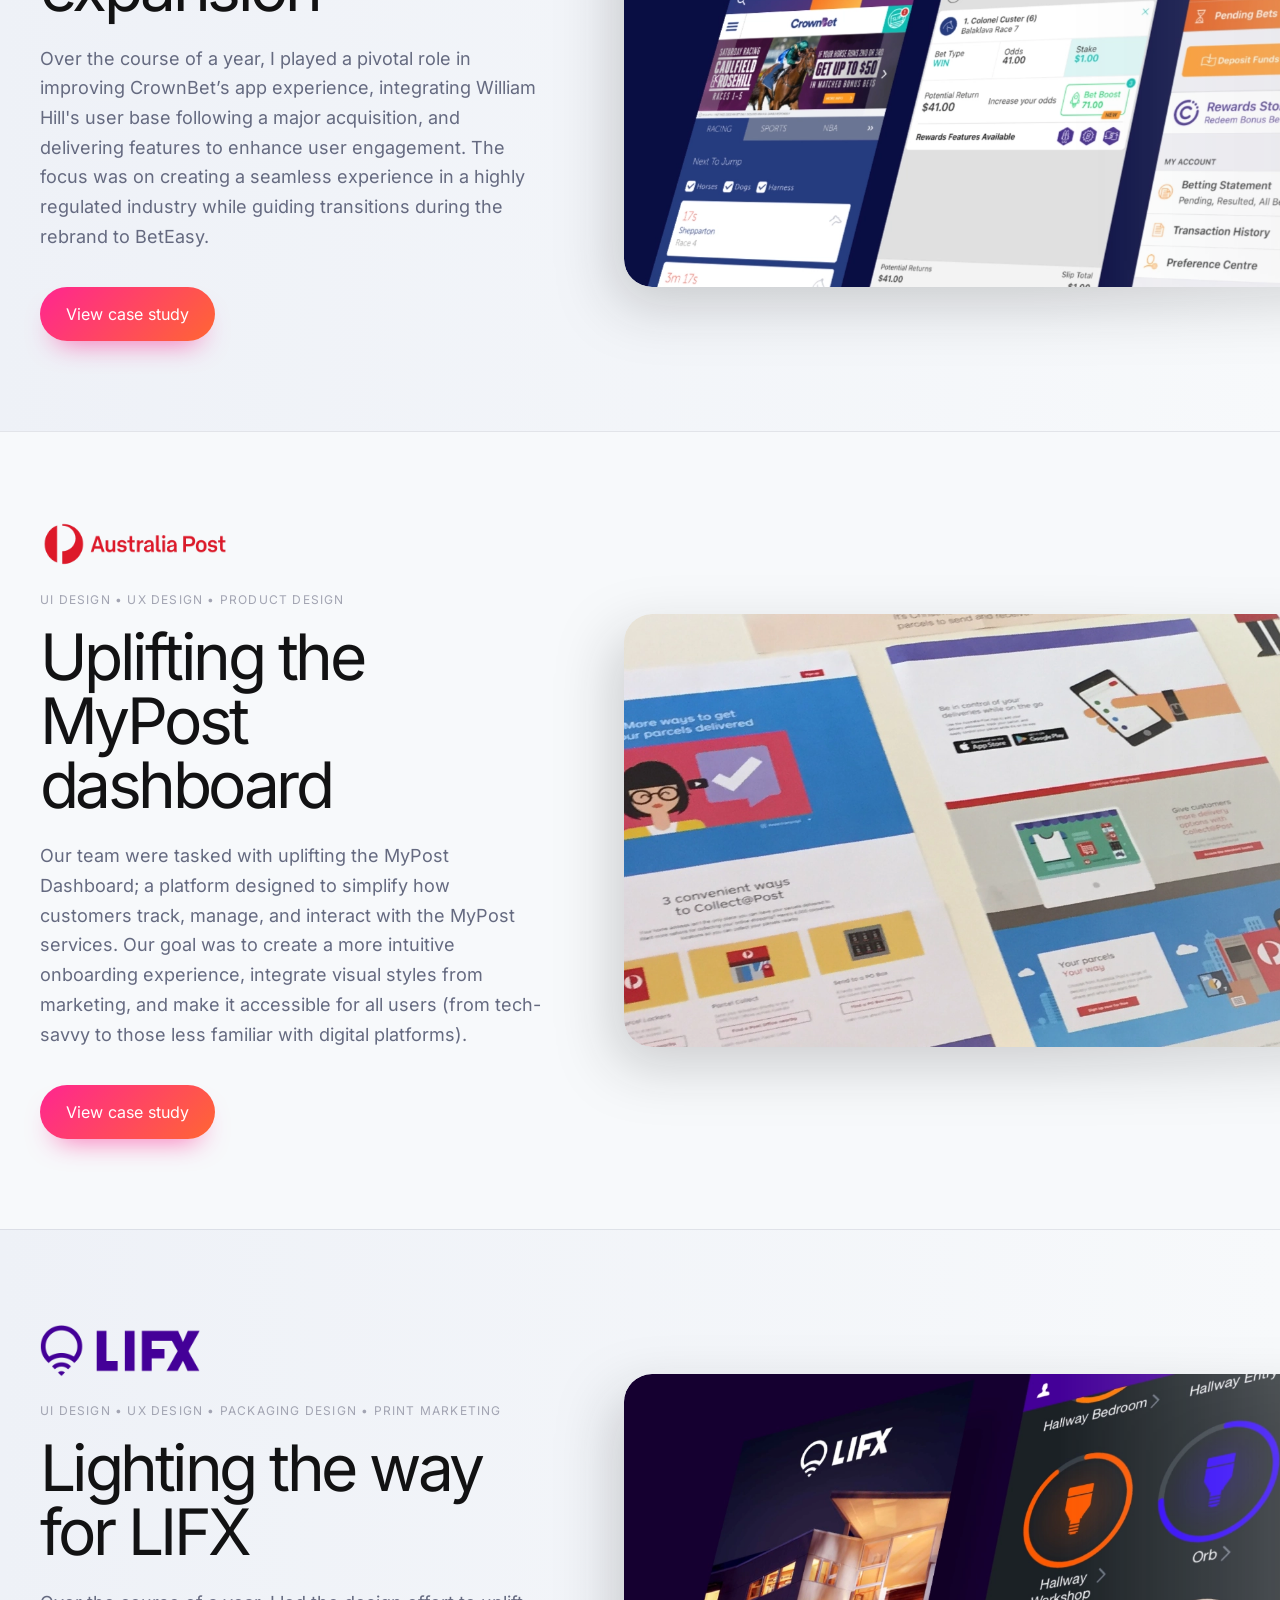
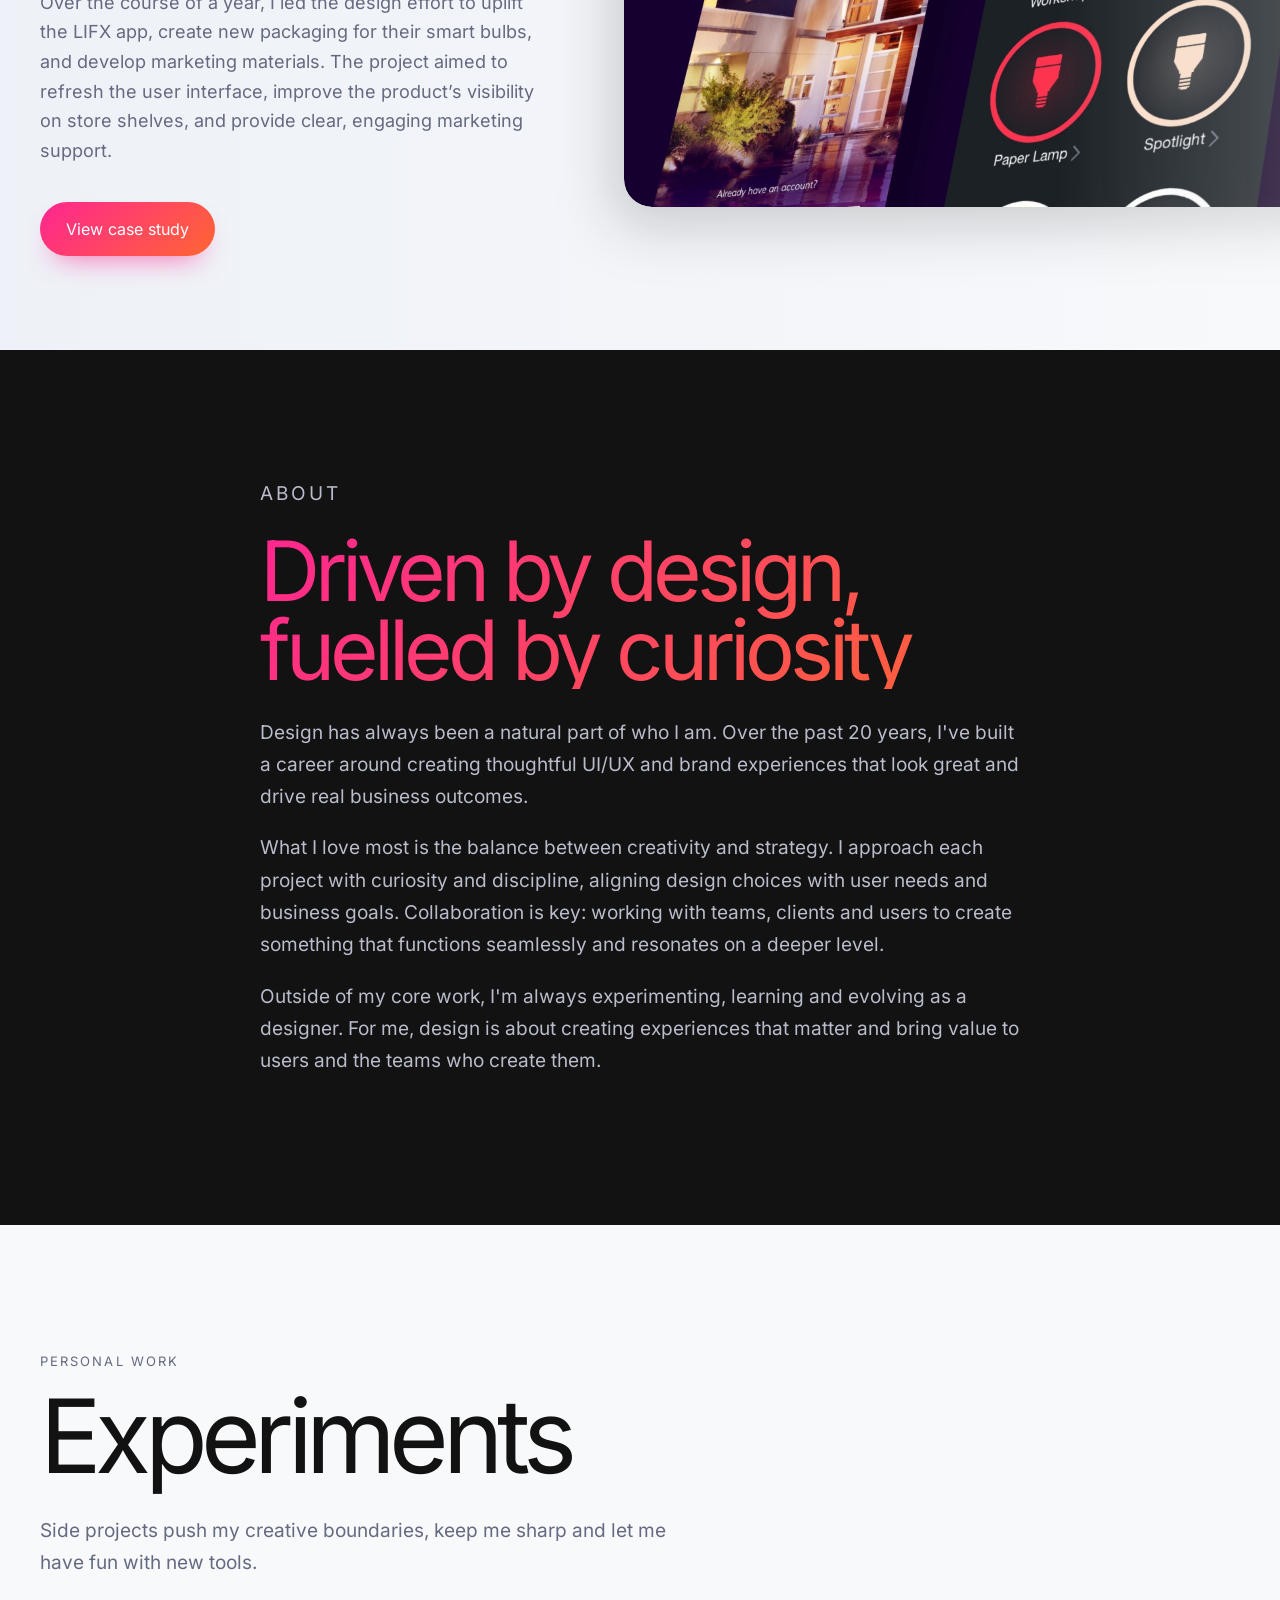
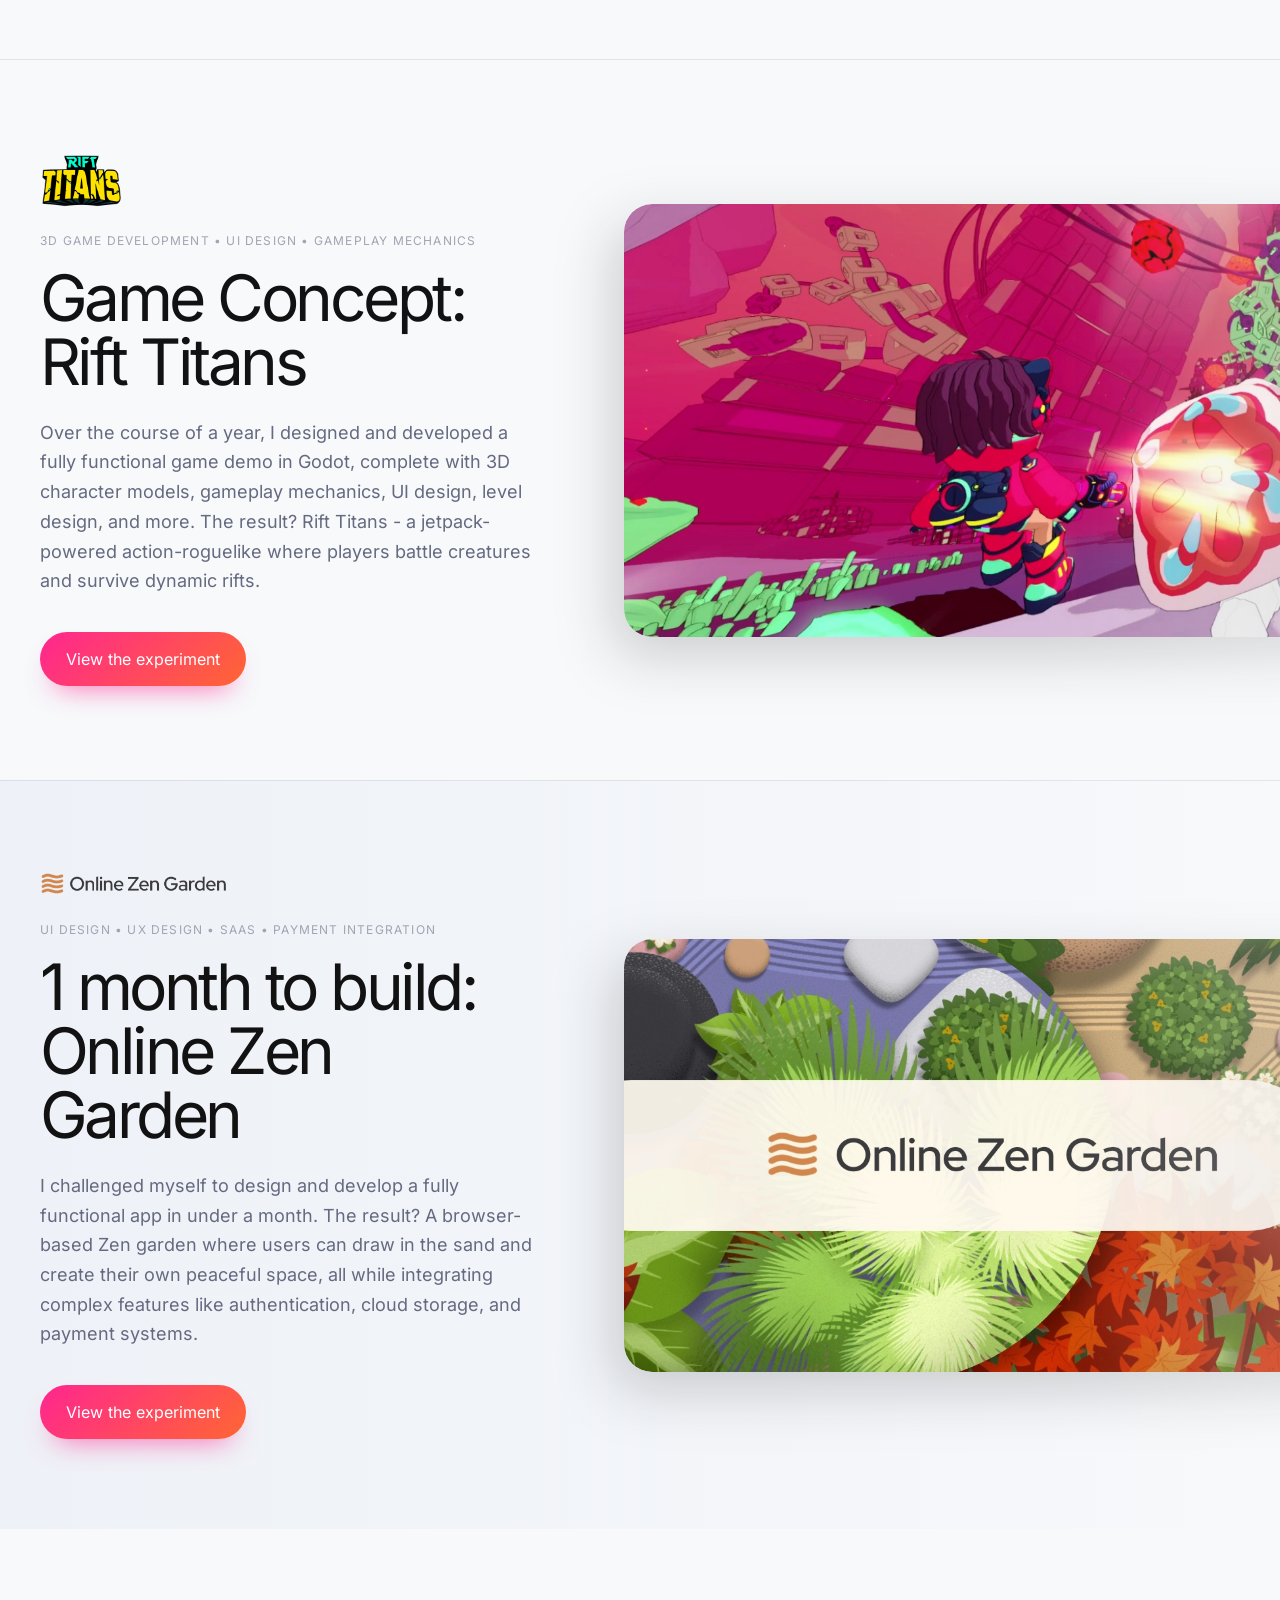
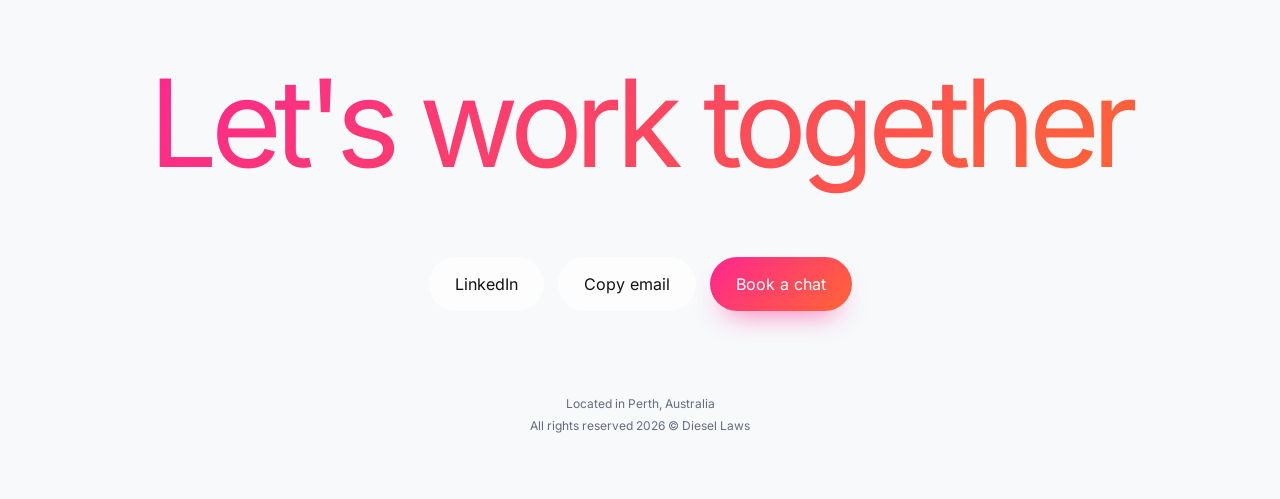
==== commit 60461ee6: "Match experiment cards to work layout" ====
--- a/index.html
+++ b/index.html
@@ -595,9 +595,9 @@
 
         <section class="about section-pad reveal" id="about"><div class="wrap narrow"><p class="eyebrow">About</p><h2>Driven by design,<br>fuelled by curiosity</h2><p>Design has always been a natural part of who I am. Over the past 20 years, I've built a career around creating thoughtful UI/UX and brand experiences that look great and drive real business outcomes.</p><p>What I love most is the balance between creativity and strategy. I approach each project with curiosity and discipline, aligning design choices with user needs and business goals. Collaboration is key: working with teams, clients and users to create something that functions seamlessly and resonates on a deeper level.</p><p>Outside of my core work, I'm always experimenting, learning and evolving as a designer. For me, design is about creating experiences that matter and bring value to users and the teams who create them.</p></div></section>
 
-        <section class="experiments section-pad" id="experiments"><div class="wrap"><p class="eyebrow reveal">Personal work</p><h2 class="section-title reveal">Experiments</h2><p class="section-lead reveal">Side projects push my creative boundaries, keep me sharp and let me have fun with new tools.</p><div class="experiment-grid">
-            <article class="experiment-project reveal">
-                <div class="experiment-card"><img src="images/post-img-rt.webp" alt="Rift Titans Game Demo"><div><img class="experiment-logo" src="images/RiftTitansLogoSquare.webp" alt=""><p class="tags">3D Game Development • UI Design • Gameplay Mechanics</p><h3>Game Concept: Rift Titans</h3><p>Over the course of a year, I designed and developed a fully functional game demo in Godot, complete with 3D character models, gameplay mechanics, UI design, level design, and more. The result? Rift Titans - a jetpack-powered action-roguelike where players battle creatures and survive dynamic rifts.</p><button class="button primary project-toggle" type="button" aria-expanded="false" data-close-label="Close experiment">View the experiment</button></div></div>
+        <section class="experiments section-pad" id="experiments"><div class="wrap experiment-heading"><p class="eyebrow reveal">Personal work</p><h2 class="section-title reveal">Experiments</h2><p class="section-lead reveal">Side projects push my creative boundaries, keep me sharp and let me have fun with new tools.</p></div>
+            <article class="project experiment-project reveal" id="rift-titans">
+                <div class="wrap project-grid"><div class="project-copy"><img class="project-logo" src="images/RiftTitansLogoSquare.webp" alt="Rift Titans"><p class="tags">3D Game Development • UI Design • Gameplay Mechanics</p><h3>Game Concept: Rift Titans</h3><p>Over the course of a year, I designed and developed a fully functional game demo in Godot, complete with 3D character models, gameplay mechanics, UI design, level design, and more. The result? Rift Titans - a jetpack-powered action-roguelike where players battle creatures and survive dynamic rifts.</p><button class="button primary project-toggle" type="button" aria-expanded="false" data-close-label="Close experiment">View the experiment</button></div><div class="project-visual"><img src="images/post-img-rt.webp" alt="Rift Titans Game Demo"></div></div>
                 <div class="project-details"><div class="project-study wrap"><div class="details-grid"><div><span>Project</span><p>Personal experiment</p></div><div><span>Timeline</span><p>6 months</p></div><div><span>Challenge</span><p>Design a functional, vertical-slice game demo featuring 3D models, UI, dynamic environments, and core gameplay mechanics, all built from scratch in Blender and Godot.</p></div></div><div class="case-study"><section class="case-section"><div class="case-copy"><h4>Concept and Challenge</h4><p>
           Rift Titans started as an ambitious experiment. I wanted to build a fully functioning vertical slice of a game that could showcase my skills across multiple aspects of game development; everything from 3D modeling to level design and gameplay mechanics. Inspired by action-roguelikes, I focused on creating a fast-paced, chaotic experience where players engage in jetpack-powered combat across different stages.
         </p>
@@ -646,8 +646,8 @@
         </p>
         <iframe class="post-youtube" width="100%" height="394px" src="https://www.youtube.com/embed/H9wcCVEGlo4?si=6GSdzgYrTeJ1EMoT" title="YouTube video player" frameborder="0" allow="accelerometer; autoplay; clipboard-write; encrypted-media; gyroscope; picture-in-picture; web-share" referrerpolicy="strict-origin-when-cross-origin" allowfullscreen></iframe></div></section></div></div></div>
             </article>
-            <article class="experiment-project reveal">
-                <div class="experiment-card"><img src="images/post-img-zen.webp" alt="Online Zen Garden"><div><img class="experiment-logo" src="images/zen-logo.webp" alt=""><p class="tags">UI Design • UX Design • SaaS • Payment Integration</p><h3>1 month to build: Online Zen Garden</h3><p>I challenged myself to design and develop a fully functional app in under a month. The result? A browser-based Zen garden where users can draw in the sand and create their own peaceful space, all while integrating complex features like authentication, cloud storage, and payment systems.</p><button class="button primary project-toggle" type="button" aria-expanded="false" data-close-label="Close experiment">View the experiment</button></div></div>
+            <article class="project alt experiment-project reveal" id="online-zen-garden">
+                <div class="wrap project-grid"><div class="project-copy"><img class="project-logo" src="images/zen-logo.webp" alt="Online Zen Garden"><p class="tags">UI Design • UX Design • SaaS • Payment Integration</p><h3>1 month to build: Online Zen Garden</h3><p>I challenged myself to design and develop a fully functional app in under a month. The result? A browser-based Zen garden where users can draw in the sand and create their own peaceful space, all while integrating complex features like authentication, cloud storage, and payment systems.</p><button class="button primary project-toggle" type="button" aria-expanded="false" data-close-label="Close experiment">View the experiment</button></div><div class="project-visual"><img src="images/post-img-zen.webp" alt="Online Zen Garden"></div></div>
                 <div class="project-details"><div class="project-study wrap"><div class="details-grid"><div><span>Project</span><p>Personal experiment</p></div><div><span>Timeline</span><p>1 month</p></div><div><span>Challenge</span><p>Create a themed, browser-based drawing app using HTML canvas, complete with authentication, cloud storage, and payment integration, all within a 30-day timeframe.</p></div></div><div class="case-study"><section class="case-section"><div class="case-copy"><h4>Concept and Challenge</h4><p>
               I wanted to push my boundaries and set myself a challenge: design and develop a complete app in under a month. The goal was to create something that not only worked technically but also offered users a meaningful experience. I wanted to combine my interest in the HTML canvas with a themed concept, and after some exploration, the idea of a Zen garden came to life. A place where users could draw in the sand, arrange rocks and plants, and create their own peaceful scene.
             </p>
@@ -669,9 +669,9 @@
             <p>
                 Most importantly, this project reinforced why I’m passionate about design. It’s not just about making something visually appealing - it’s about creating experiences that resonate with people, even if on a small scale. While the Zen Garden app didn’t gain widespread attention, it was a powerful learning experience that pushed my creative and technical boundaries.
             </p>
-            <iframe class="post-youtube" width="100%" height="394px" src="https://www.youtube.com/embed/DkdaM-amOj0?si=gYh_Rvg0_8vnbO9W" title="YouTube video player" frameborder="0" allow="accelerometer; autoplay; clipboard-write; encrypted-media; gyroscope; picture-in-picture; web-share" referrerpolicy="strict-origin-when-cross-origin" allowfullscreen></iframe></div></section></div></div></div>
-            </article>
-        </div></div></section>
+            </div></section></div></div></div>
+            </article>
+        </section>
     </main>
 
     <footer><div class="wrap footer-inner"><h2>Let's work together</h2><div class="footer-actions"><a class="button secondary" href="https://www.linkedin.com/in/diesellaws/" target="_blank" rel="noreferrer">LinkedIn</a><button class="button secondary copy-email" type="button">Copy email</button><a class="button primary" href="https://cal.com/diesellaws/30min" target="_blank" rel="noreferrer">Book a chat</a></div><p class="fine-print">Located in Perth, Australia<br>All rights reserved 2026 © Diesel Laws</p></div></footer>
--- a/styles.css
+++ b/styles.css
@@ -55,7 +55,7 @@
 .project-grid { display: grid; grid-template-columns: minmax(0, 0.9fr) minmax(0, 1.1fr); gap: 80px; align-items: center; min-height: 720px; padding-top: 90px; padding-bottom: 90px; }
 .project-logo { max-width: 190px; max-height: 52px; margin-bottom: 26px; object-fit: contain; object-position: left center; }
 .tags { margin: 0 0 18px; color: #a2a4b2; font-size: 12px; font-weight: 700; letter-spacing: 0.1em; text-transform: uppercase; }
-.project-copy h3, .experiment-card h3 { margin: 0 0 24px; font-size: clamp(42px, 5vw, 68px); line-height: 1; letter-spacing: -0.055em; }
+.project-copy h3 { margin: 0 0 24px; font-size: clamp(42px, 5vw, 68px); line-height: 1; letter-spacing: -0.055em; }
 .project-copy > p:not(.tags) { color: var(--muted); font-size: 18px; line-height: 1.65; }
 .project-toggle { margin-top: 18px; }
 .project-visual { position: relative; min-width: 0; filter: drop-shadow(-12px 20px 28px rgba(18, 18, 19, 0.18)); }
@@ -63,7 +63,7 @@
 .project:hover .project-visual img { transform: scale(1.025); }
 .project-details { display: grid; grid-template-rows: 0fr; background: linear-gradient(270deg, #f7f9fb, #dce1ed); opacity: 0; transition: grid-template-rows 0.45s ease, opacity 0.35s ease; }
 .project-details > .wrap { overflow: hidden; }
-.project.open .project-details, .experiment-project.open .project-details { grid-template-rows: 1fr; opacity: 1; }
+.project.open .project-details { grid-template-rows: 1fr; opacity: 1; }
 .details-grid { display: grid; grid-template-columns: repeat(2, 1fr); gap: 36px 64px; padding: 72px 0; border-bottom: 1px solid rgba(101, 106, 128, 0.16); }
 .details-grid p { color: var(--muted); line-height: 1.65; }
 .case-study { padding: 24px 0 96px; }
@@ -81,21 +81,9 @@
 .about { background: var(--ink); color: var(--white); }
 .about h2 { background: linear-gradient(135deg, var(--pink), var(--orange)); -webkit-background-clip: text; color: transparent; }
 .about p { color: #b9bdcb; }
-.experiments { background: linear-gradient(270deg, #f7f9fb, #dce1ed); }
+.experiments { padding-bottom: 0; background: var(--paper); }
+.experiment-heading { padding-bottom: 16px; }
 .section-lead { max-width: 640px; margin: -48px 0 64px; }
-.experiment-grid { display: grid; grid-template-columns: repeat(2, 1fr); gap: 24px; }
-.experiment-project { min-width: 0; }
-.experiment-project.open { grid-column: 1 / -1; }
-.experiment-card { height: 100%; overflow: hidden; border-radius: var(--radius); background: var(--white); box-shadow: var(--shadow); cursor: pointer; transition: transform 0.2s ease, box-shadow 0.2s ease; }
-.experiment-card:hover { transform: translateY(-4px); box-shadow: 0 32px 70px -28px rgba(28, 31, 44, 0.5); }
-.experiment-card > img { width: 100%; aspect-ratio: 16 / 10; object-fit: cover; }
-.experiment-card > div { padding: 34px; }
-.experiment-logo { width: auto; max-width: 160px; height: 52px; margin-bottom: 24px; object-fit: contain; object-position: left center; }
-.experiment-card h3 { font-size: clamp(34px, 4vw, 52px); }
-.experiment-card p:not(.tags) { color: var(--muted); line-height: 1.65; }
-.experiment-project .project-details { margin-top: 24px; overflow: hidden; border-radius: var(--radius); }
-.experiment-project.open .experiment-card { display: grid; grid-template-columns: minmax(0, 0.9fr) minmax(0, 1.1fr); height: auto; }
-.experiment-project.open .experiment-card > img { height: 100%; aspect-ratio: auto; }
 .post-youtube { width: 100%; height: auto; aspect-ratio: 16 / 9; border: 0; border-radius: 16px; box-shadow: var(--shadow); }
 footer { padding: 120px 0 50px; background: var(--paper); text-align: center; }
 .footer-inner { display: flex; flex-direction: column; align-items: center; }
@@ -125,5 +113,5 @@
 .reveal { opacity: 0; transform: translateY(28px); transition: opacity 0.7s ease, transform 0.7s ease; }
 .reveal.visible { opacity: 1; transform: translateY(0); }
 @media (prefers-reduced-motion: reduce) { html { scroll-behavior: auto; } .reveal { opacity: 1; transform: none; transition: none; } * { animation-duration: 0.01ms !important; transition-duration: 0.01ms !important; } }
-@media (max-width: 900px) { .site-header { padding: 14px 20px; } nav { gap: 16px; } nav a[href="#work"], nav a[href="#about"] { display: none; } .hero { min-height: auto; } .hero-inner { padding: 100px 0; } .split, .project-grid, .post-card, .experiment-project.open .experiment-card { grid-template-columns: 1fr; gap: 50px; } .section-pad { padding: 90px 0; } .reviews-layout { gap: 50px; } .sticky-intro { position: static; } .project-grid { min-height: auto; } .project-visual img { width: 150%; height: auto; max-width: none; } .experiment-project.open .experiment-card > img { height: auto; aspect-ratio: 16 / 10; } .details-grid { grid-template-columns: 1fr; gap: 20px; } .case-images.duo, .case-images.trio { grid-template-columns: 1fr; } .post-card { gap: 0; } .post-card img { min-height: 240px; } }
-@media (max-width: 640px) { .wrap, .narrow { width: min(100% - 32px, 1200px); } .site-header { gap: 12px; } .brand img { width: 36px; height: 36px; } nav { gap: 13px; } nav a, .text-button { font-size: 12px; } nav a[href="https://www.linkedin.com/in/diesellaws/"] { display: none; } .hero-inner { padding: 80px 0 100px; } .hero h1 { font-size: clamp(54px, 19vw, 90px); } .hero-copy { font-size: 19px; } .section-pad { padding: 72px 0; } .process-panel { padding: 22px; } .process-tabs { grid-template-columns: repeat(4, 1fr); margin-bottom: 40px; } .review-grid, .experiment-grid { grid-template-columns: 1fr; } .review-card { min-height: 220px; } .section-title { margin-bottom: 48px; } .project-grid { padding-top: 64px; padding-bottom: 64px; } .project-copy h3 { font-size: 42px; } .project-visual { border-radius: 18px; } .footer-actions { flex-direction: column; width: 100%; } .footer-actions .button { width: 100%; } }
+@media (max-width: 900px) { .site-header { padding: 14px 20px; } nav { gap: 16px; } nav a[href="#work"], nav a[href="#about"] { display: none; } .hero { min-height: auto; } .hero-inner { padding: 100px 0; } .split, .project-grid, .post-card { grid-template-columns: 1fr; gap: 50px; } .section-pad { padding: 90px 0; } .reviews-layout { gap: 50px; } .sticky-intro { position: static; } .project-grid { min-height: auto; } .project-visual img { width: 150%; height: auto; max-width: none; } .details-grid { grid-template-columns: 1fr; gap: 20px; } .case-images.duo, .case-images.trio { grid-template-columns: 1fr; } .post-card { gap: 0; } .post-card img { min-height: 240px; } }
+@media (max-width: 640px) { .wrap, .narrow { width: min(100% - 32px, 1200px); } .site-header { gap: 12px; } .brand img { width: 36px; height: 36px; } nav { gap: 13px; } nav a, .text-button { font-size: 12px; } nav a[href="https://www.linkedin.com/in/diesellaws/"] { display: none; } .hero-inner { padding: 80px 0 100px; } .hero h1 { font-size: clamp(54px, 19vw, 90px); } .hero-copy { font-size: 19px; } .section-pad { padding: 72px 0; } .process-panel { padding: 22px; } .process-tabs { grid-template-columns: repeat(4, 1fr); margin-bottom: 40px; } .review-grid { grid-template-columns: 1fr; } .review-card { min-height: 220px; } .section-title { margin-bottom: 48px; } .project-grid { padding-top: 64px; padding-bottom: 64px; } .project-copy h3 { font-size: 42px; } .project-visual { border-radius: 18px; } .footer-actions { flex-direction: column; width: 100%; } .footer-actions .button { width: 100%; } }
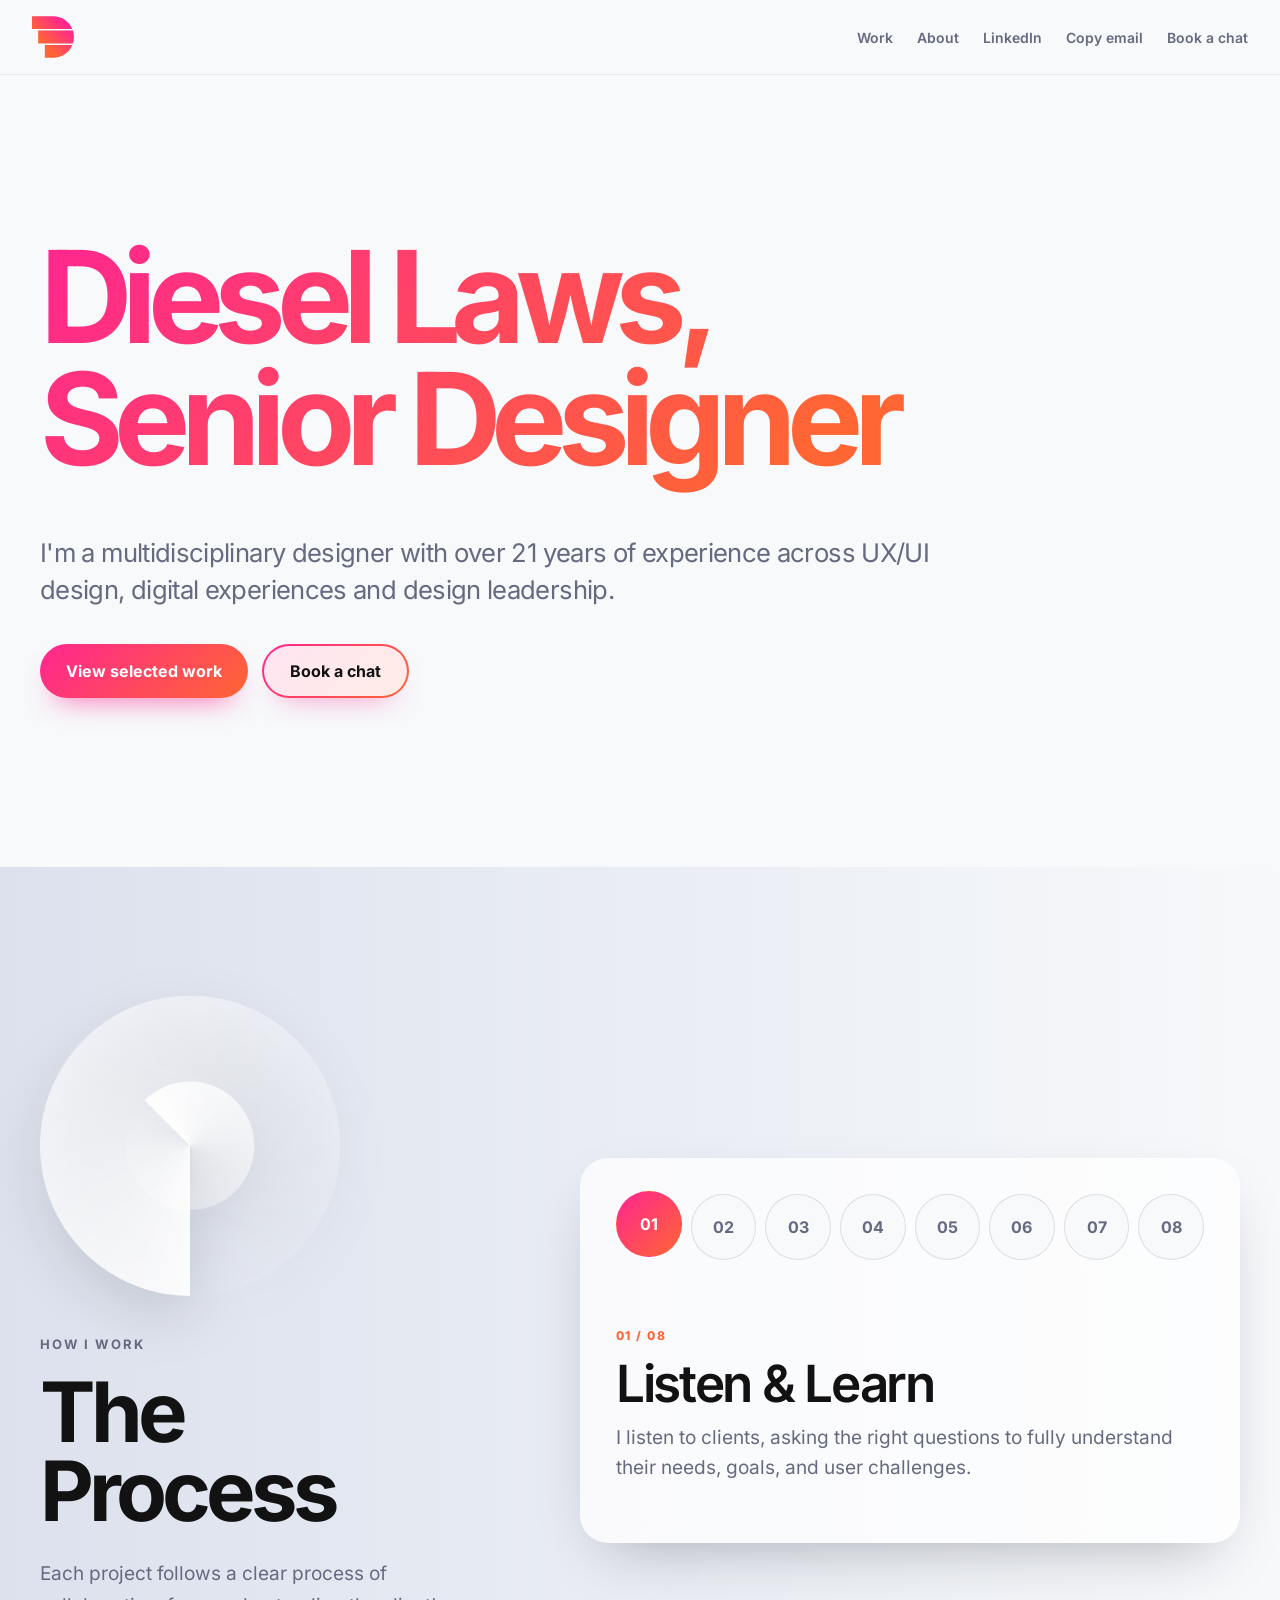
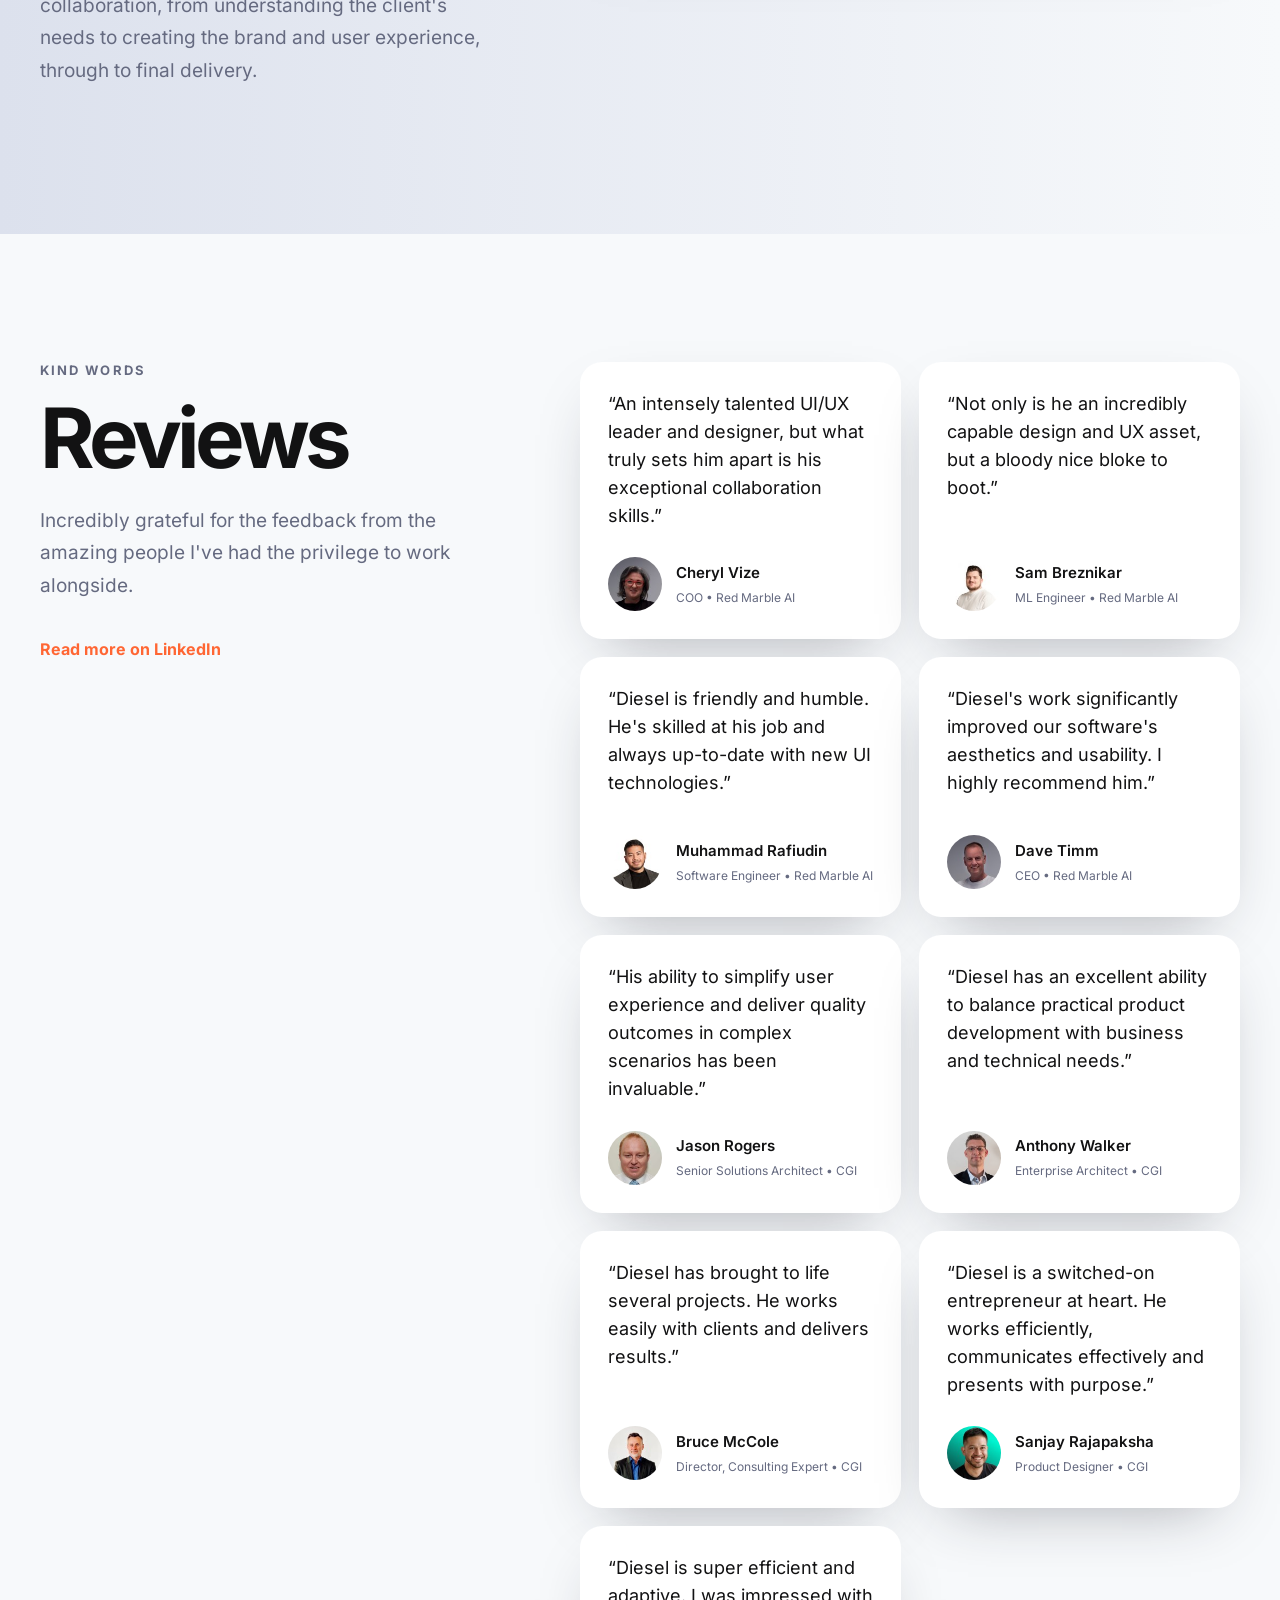
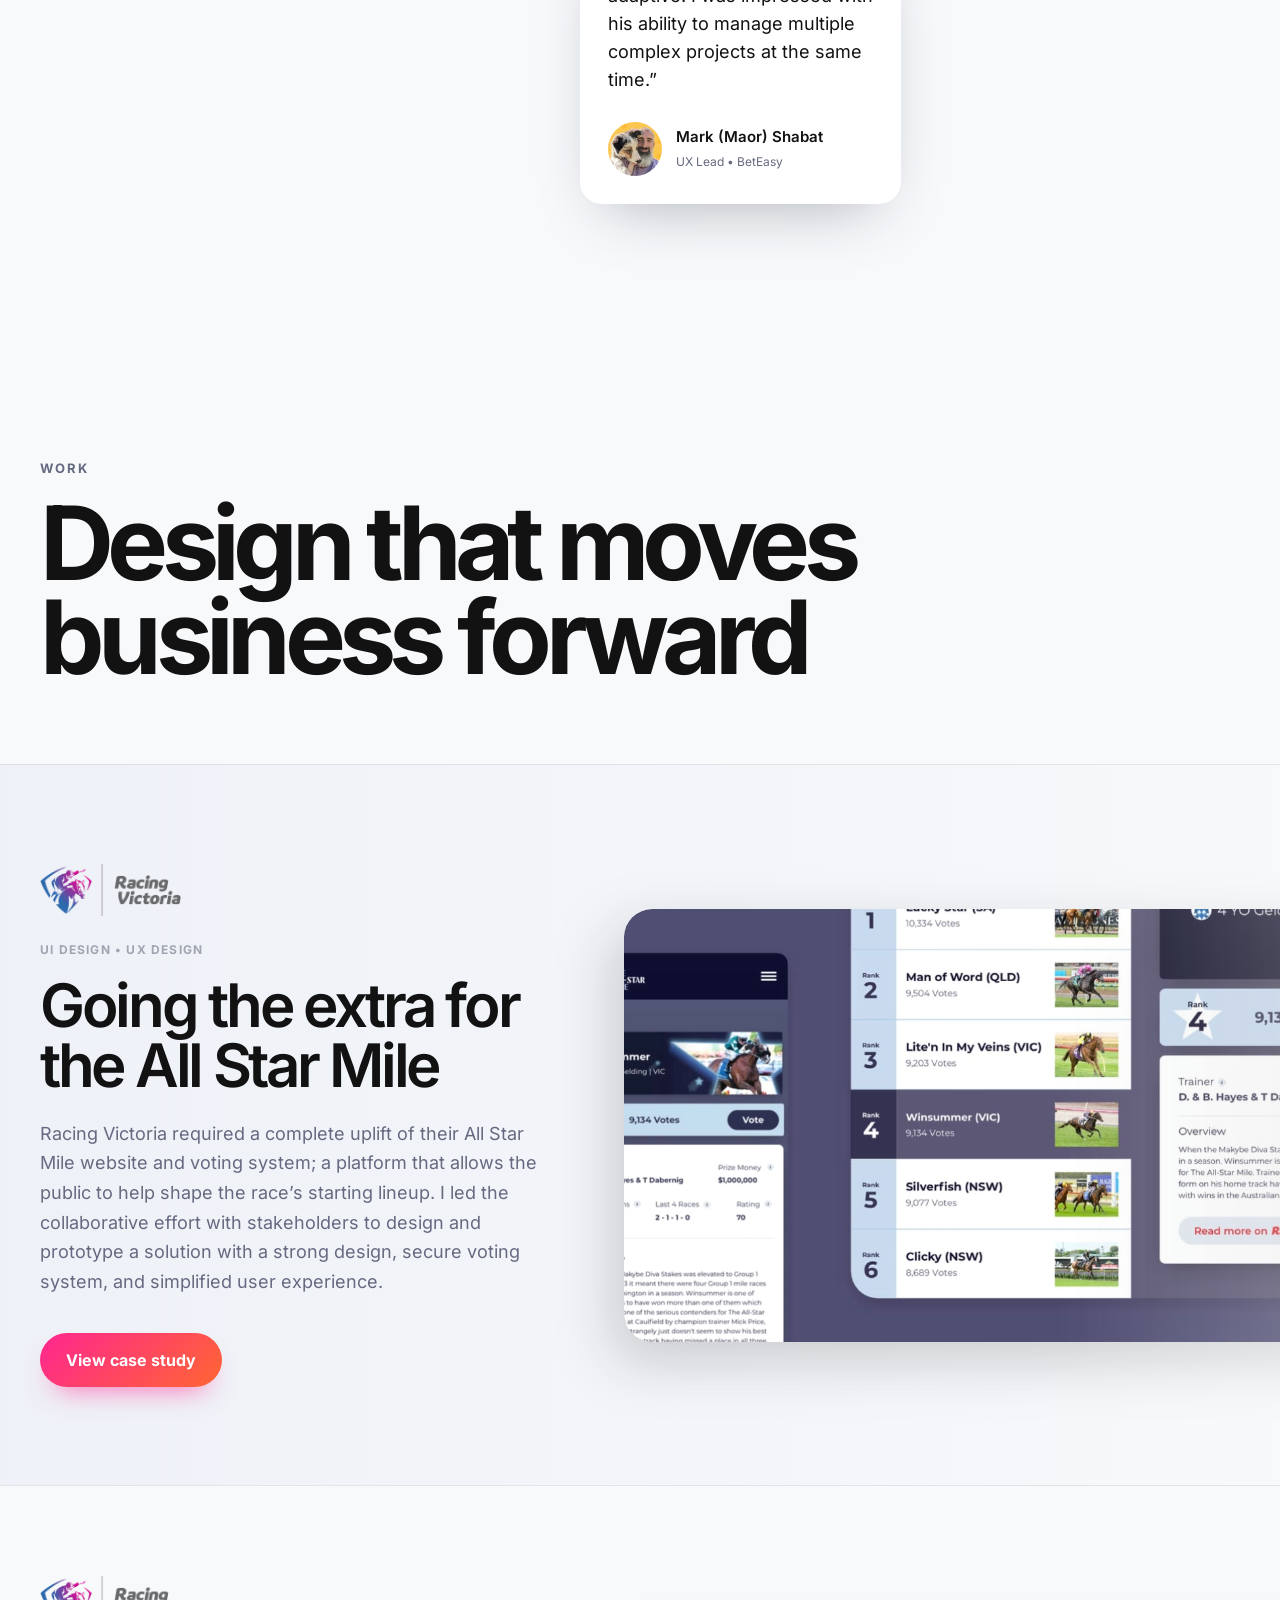
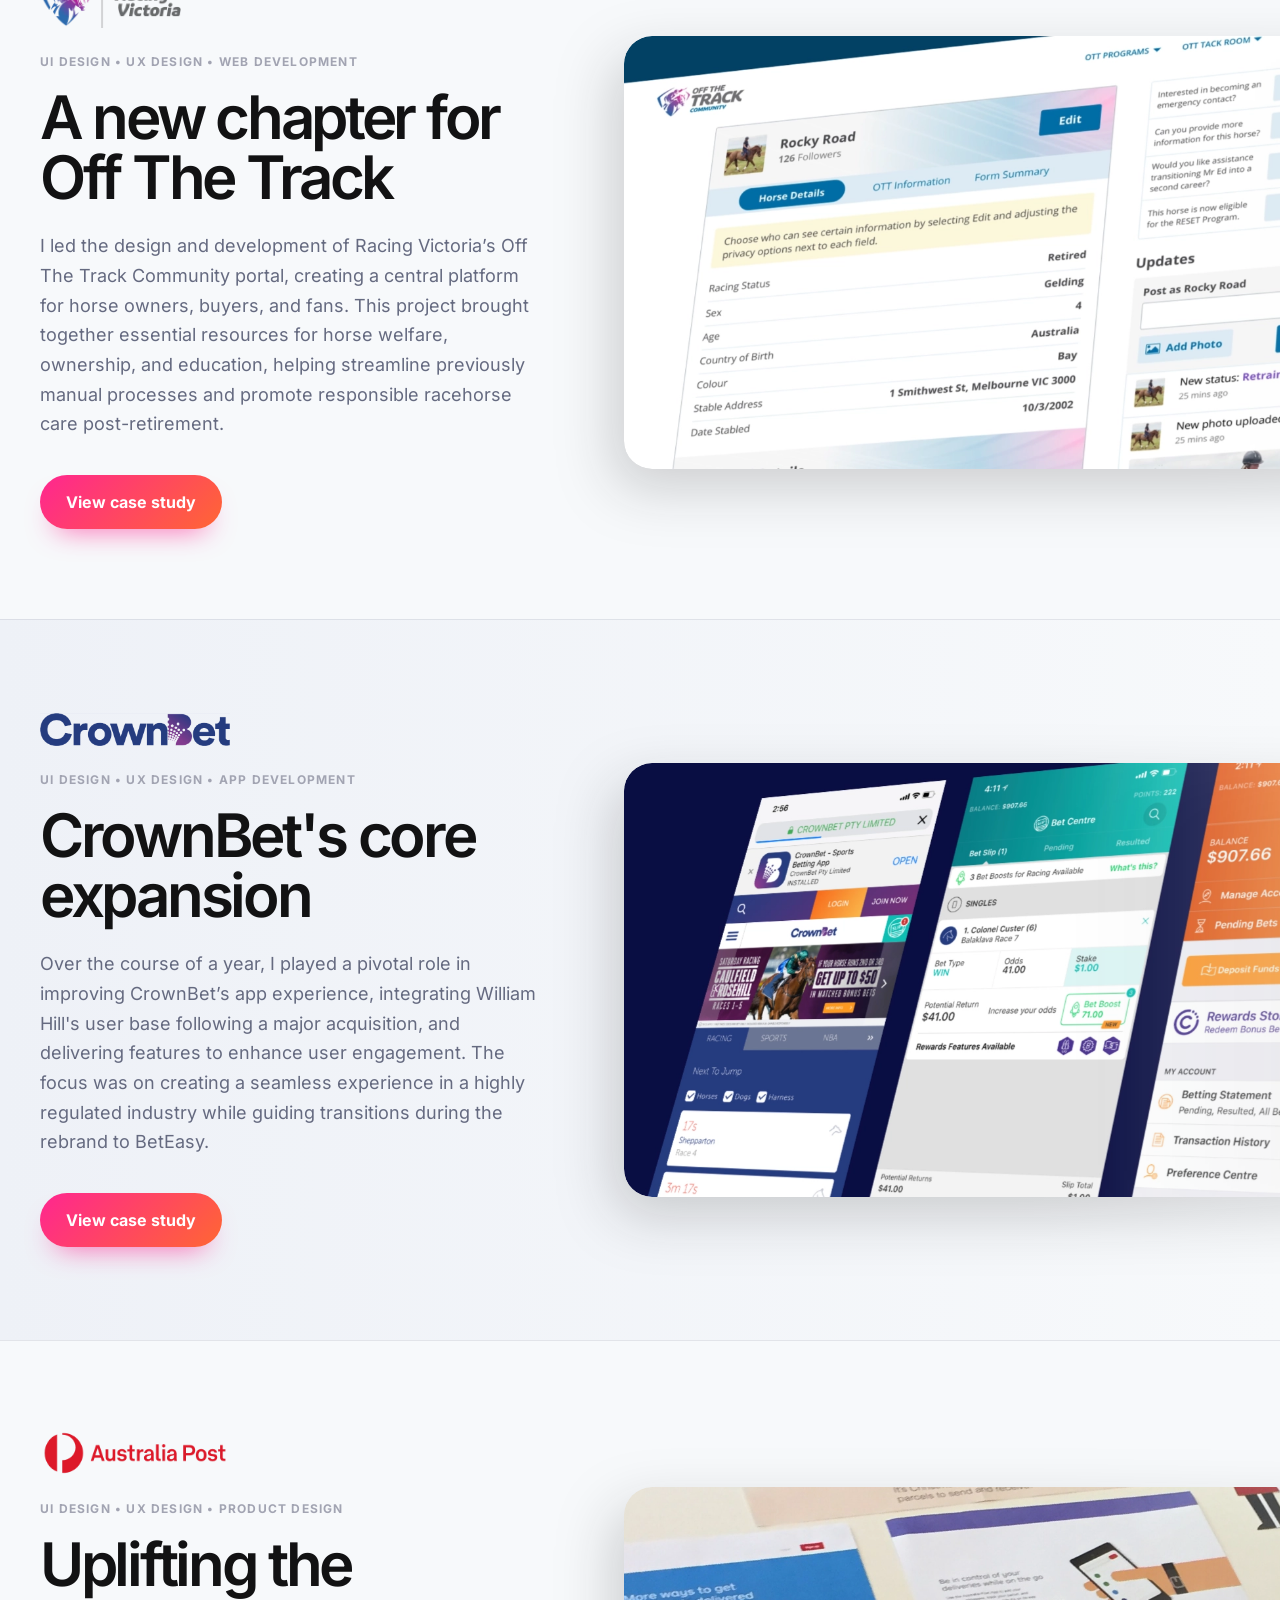
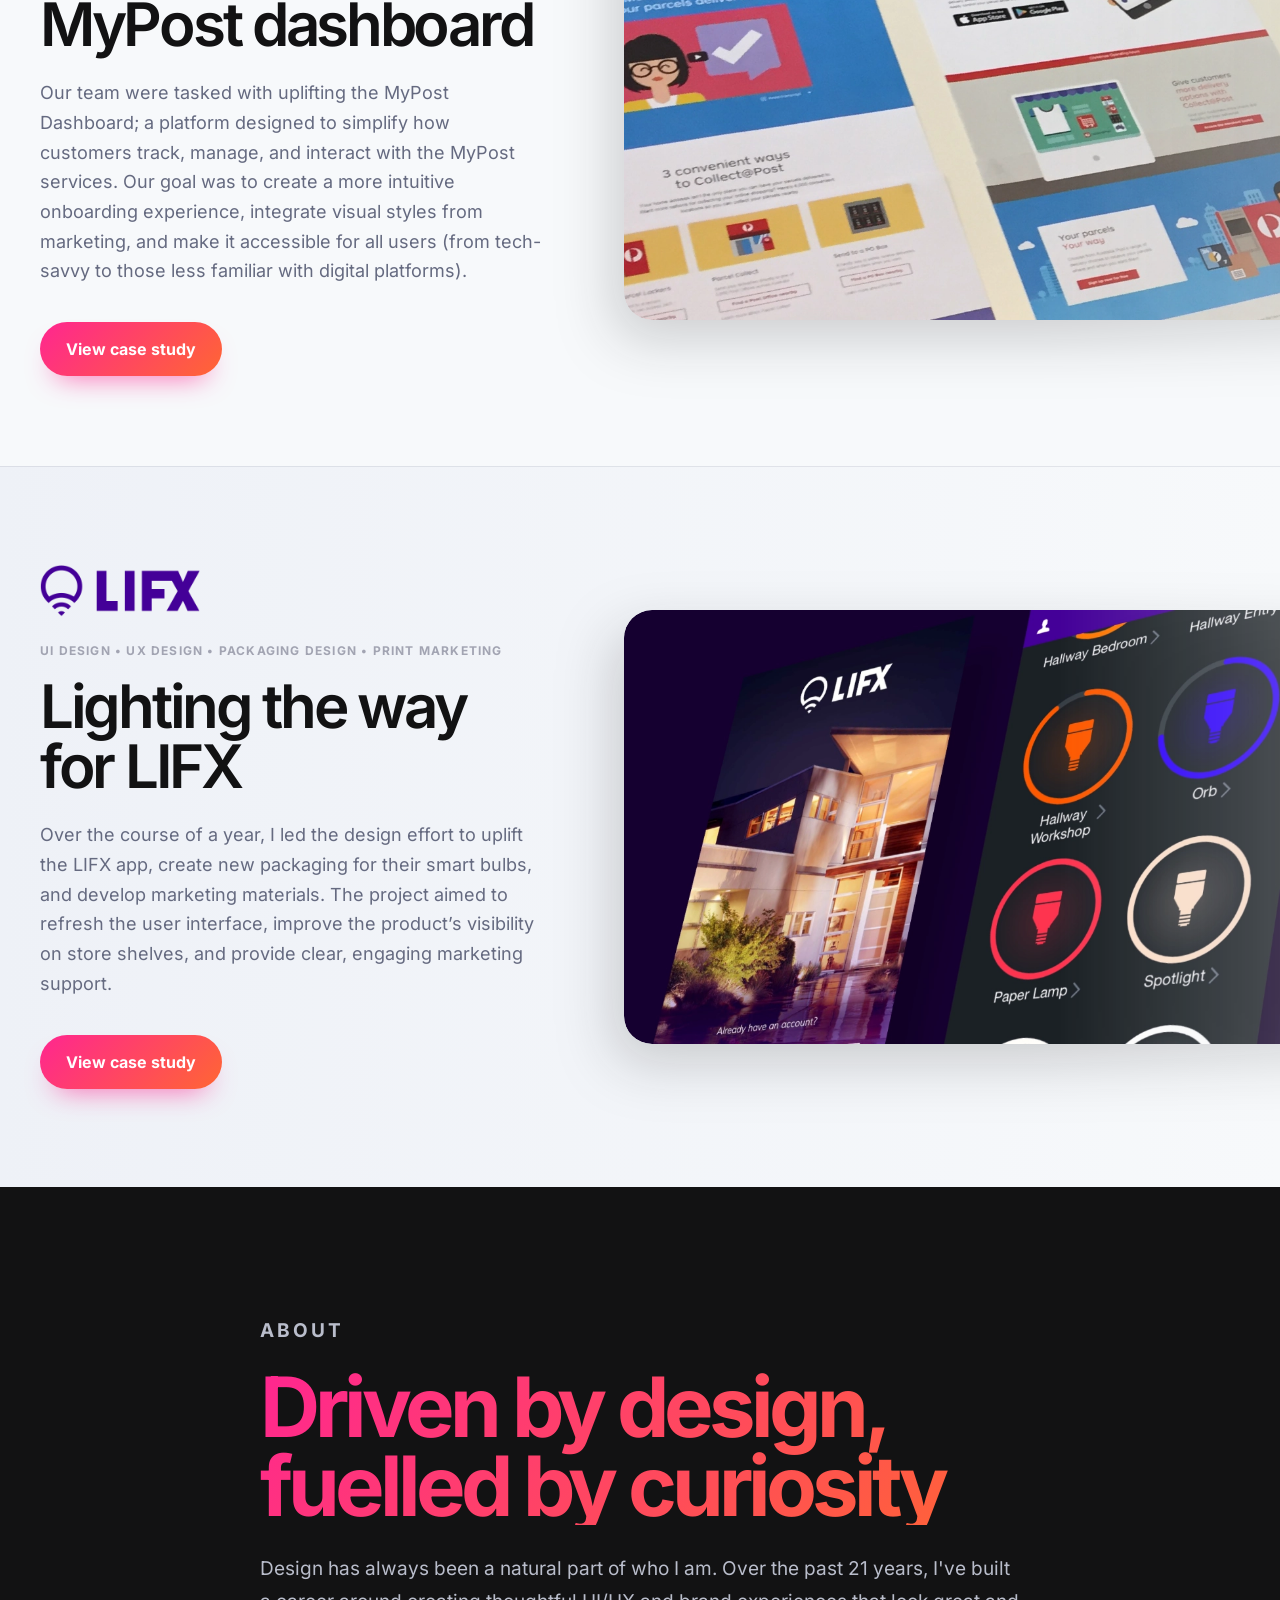
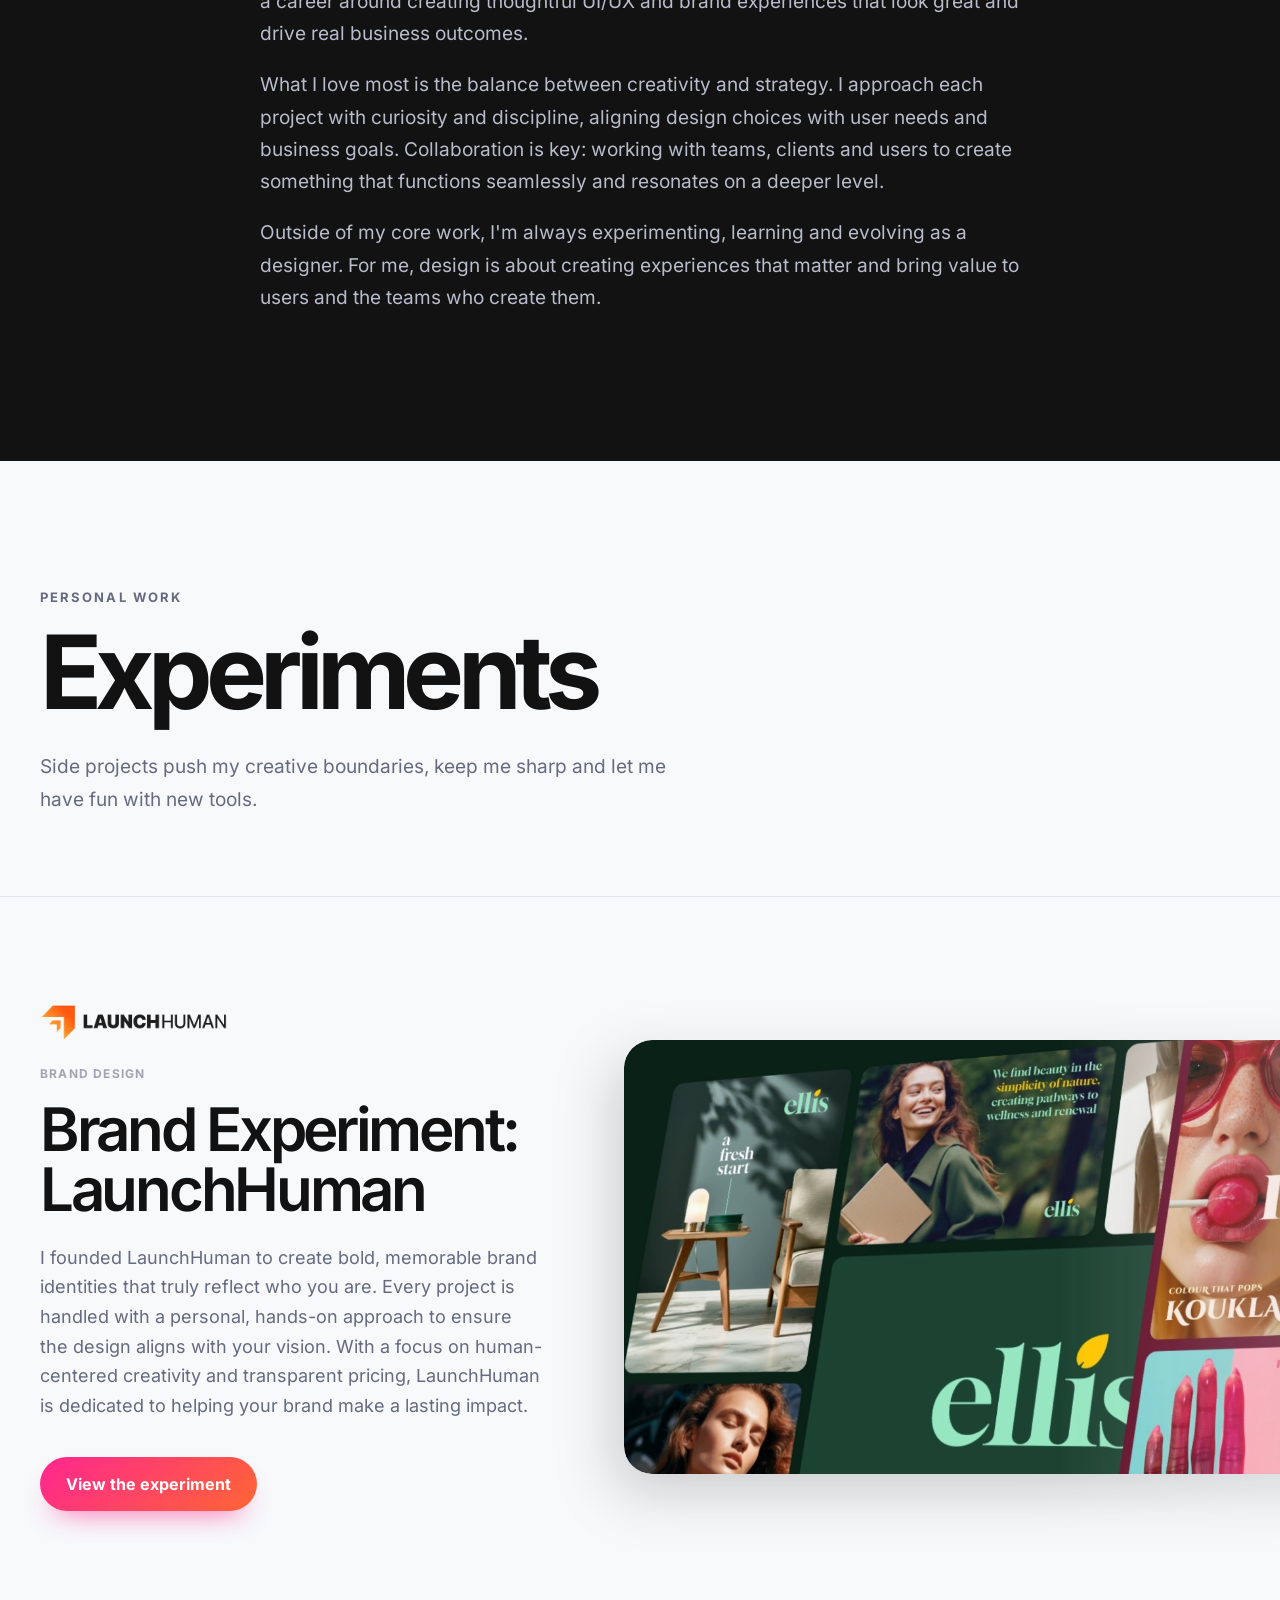
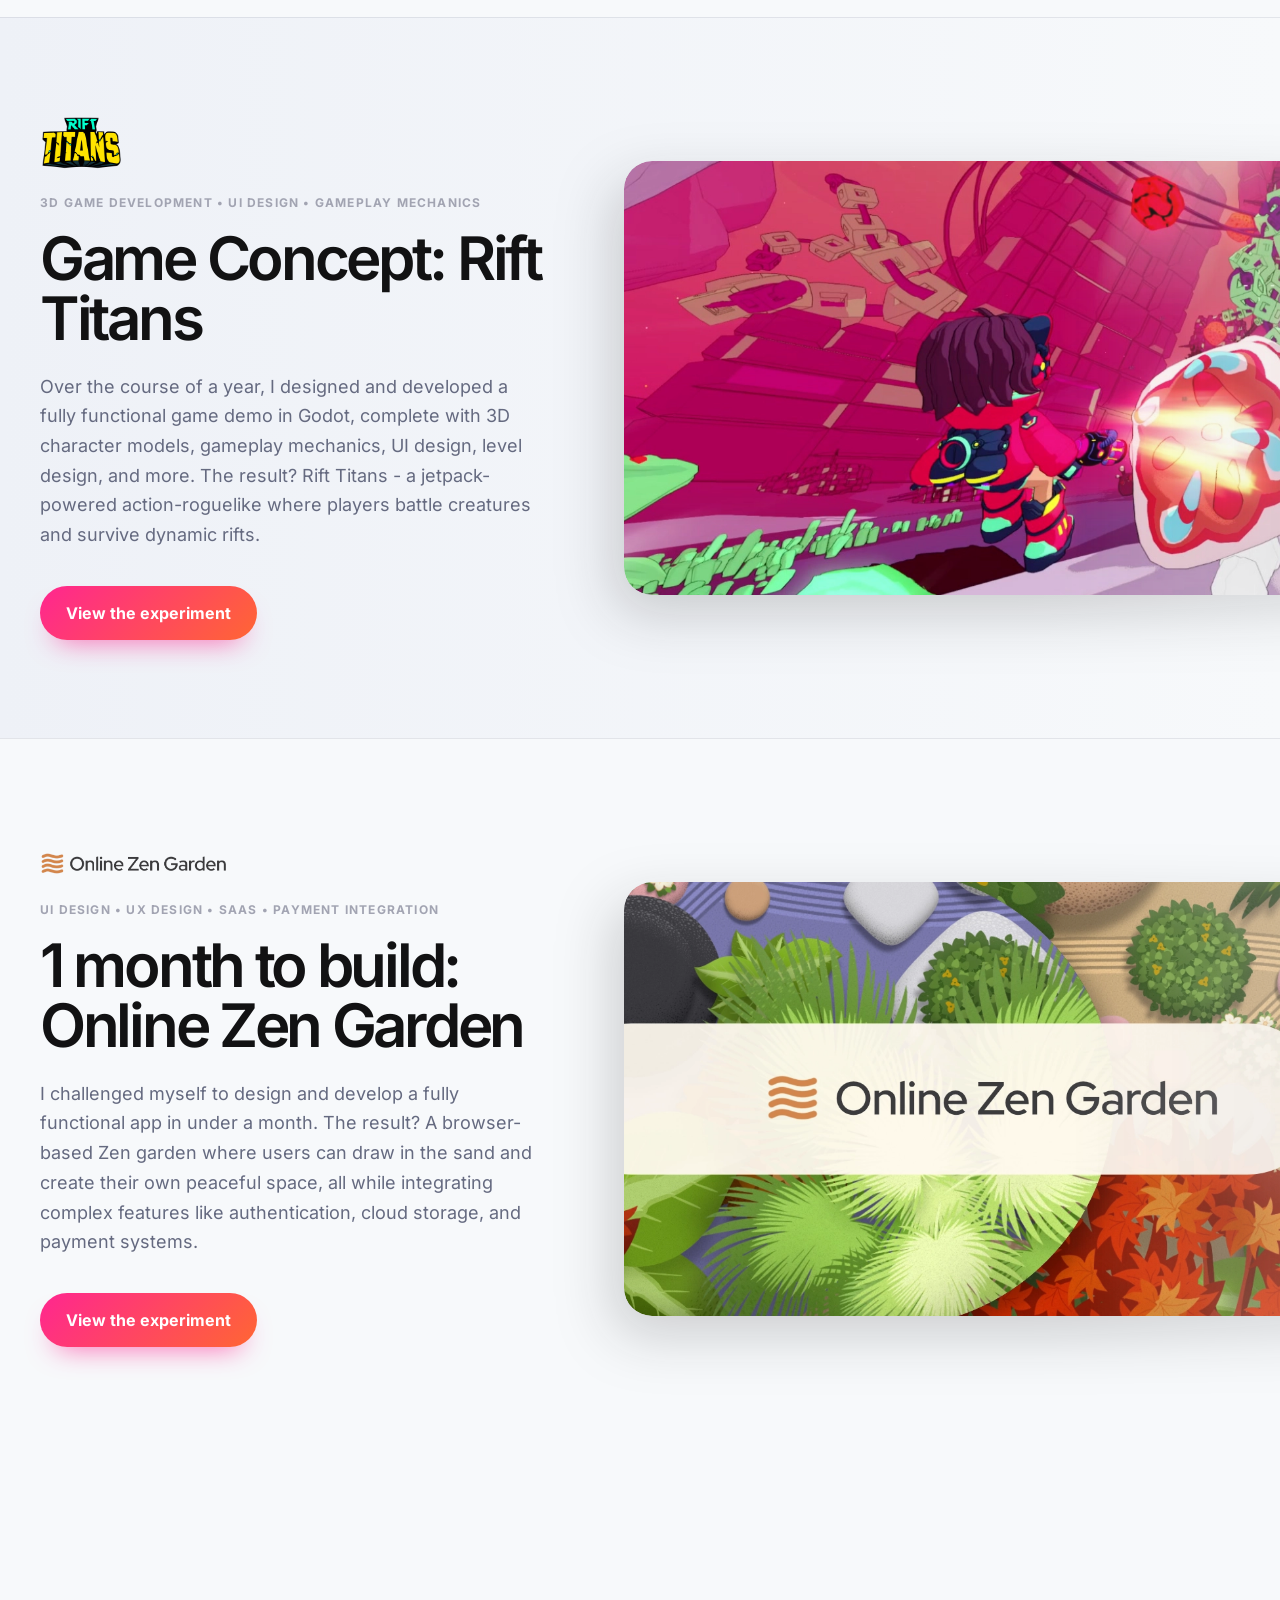
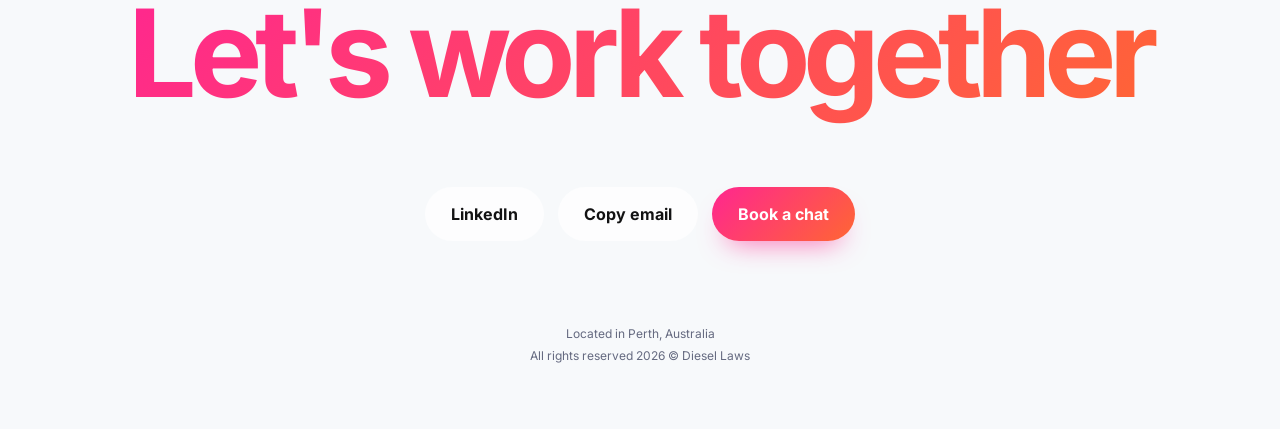
==== commit c60ce6ee: "Updated" ====
--- a/index.html
+++ b/index.html
@@ -4,13 +4,37 @@
     <meta charset="utf-8">
     <meta name="viewport" content="width=device-width, initial-scale=1">
     <title>Diesel Laws • Senior Designer</title>
-    <meta name="description" content="Diesel Laws is a Senior UI/UX and Brand Designer with 20 years of experience, transforming ideas into intuitive, impactful designs for businesses.">
+    <meta name="description" content="Diesel Laws is a Senior UI/UX and Experience Designer with 21 years of experience, transforming ideas into clear, impactful designs for businesses.">
     <meta name="author" content="Diesel Laws">
     <meta property="og:url" content="https://www.diesellaws.com/">
+    <meta property="og:type" content="profile">
     <meta property="og:title" content="Diesel Laws • Senior Designer">
-    <meta property="og:description" content="Senior UI/UX and Brand Designer creating intuitive, impactful experiences.">
+    <meta property="og:description" content="Senior UI/UX and Brand Designer creating clear, impactful experiences.">
     <meta property="og:image" content="https://www.diesellaws.com/diesel-laws-designer.png">
+    <meta property="og:image:alt" content="Diesel Laws, Senior Designer">
     <meta name="twitter:card" content="summary_large_image">
+    <meta name="twitter:title" content="Diesel Laws • Senior Designer">
+    <meta name="twitter:description" content="Senior UI/UX and Brand Designer creating clear, impactful experiences.">
+    <meta name="twitter:image" content="https://www.diesellaws.com/diesel-laws-designer.png">
+    <meta name="twitter:image:alt" content="Diesel Laws, Senior Designer">
+    <script type="application/ld+json">
+    {
+        "@context": "https://schema.org",
+        "@type": "ProfilePage",
+        "url": "https://www.diesellaws.com/",
+        "mainEntity": {
+            "@type": "Person",
+            "@id": "https://www.diesellaws.com/#diesel-laws",
+            "name": "Diesel Laws",
+            "url": "https://www.diesellaws.com/",
+            "image": "https://www.diesellaws.com/diesel-laws-designer.png",
+            "jobTitle": "Senior UI/UX and Experience Designer",
+            "description": "Diesel Laws is a Senior UI/UX and Experience Designer with 21 years of experience, transforming ideas into clear, impactful designs for businesses.",
+            "address": { "@type": "PostalAddress", "addressLocality": "Perth", "addressRegion": "WA", "addressCountry": "AU" },
+            "sameAs": ["https://www.linkedin.com/in/diesellaws/"]
+        }
+    }
+    </script>
     <link rel="canonical" href="https://www.diesellaws.com/">
     <link rel="icon" href="favicon.png">
     <link rel="stylesheet" href="styles.css">
@@ -18,8 +42,9 @@
 </head>
 <body>
     <header class="site-header">
-        <a class="brand" href="./" aria-label="Diesel Laws home"><img src="images/diesel-laws-logo.svg" alt="Diesel Laws"></a>
-        <nav aria-label="Main navigation">
+        <a class="brand" href="./" aria-label="Diesel Laws home"><img src="images/diesel-laws-logo.svg" alt=""><span class="brand-name">Diesel Laws</span></a>
+        <button class="menu-toggle" type="button" aria-expanded="false" aria-controls="site-navigation" aria-label="Open navigation"><span></span><span></span><span></span></button>
+        <nav id="site-navigation" aria-label="Main navigation">
             <a href="#work">Work</a>
             <a href="#about">About</a>
 
@@ -33,7 +58,8 @@
         <section class="hero reveal">
             <div class="wrap hero-inner">
                 <h1>Diesel Laws,<br>Senior Designer</h1>
-                <p class="hero-copy">I'm a UI/UX and Brand Designer with 20 years of experience. I transform ideas into clear, impactful designs that drive businesses forward.</p>
+                <p class="hero-copy">I'm a multidisciplinary designer with over 21 years of experience across UX/UI design, digital experiences and design leadership.
+								</p>
                 <div class="hero-actions"><a class="button primary" href="#work">View selected work</a><a class="button secondary" href="https://cal.com/diesellaws/30min" target="_blank" rel="noreferrer">Book a chat</a></div>
             </div>
         </section>
@@ -41,7 +67,7 @@
         <section class="process section-pad reveal" id="process">
             <div class="wrap split">
                 <div class="section-intro">
-                    <img class="process-art" src="images/process-circle.webp" alt="Circular design process">
+                    <img decoding="async" loading="lazy" class="process-art" src="images/process-circle.webp" alt="Circular design process">
                     <p class="eyebrow">How I work</p>
                     <h2>The Process</h2>
                     <p>Each project follows a clear process of collaboration, from understanding the client's needs to creating the brand and user experience, through to final delivery.</p>
@@ -66,15 +92,15 @@
             <div class="wrap split reviews-layout">
                 <div class="section-intro sticky-intro"><p class="eyebrow">Kind words</p><h2>Reviews</h2><p>Incredibly grateful for the feedback from the amazing people I've had the privilege to work alongside.</p><a class="inline-link" href="https://www.linkedin.com/in/diesellaws/" target="_blank" rel="noreferrer">Read more on LinkedIn</a></div>
                 <div class="review-grid">
-                    <article class="review-card"><p>“An intensely talented UI/UX leader and designer, but what truly sets him apart is his exceptional collaboration skills.”</p><div class="reviewer"><img src="images/headshot-cheryl.jpg" alt="Cheryl Vize"><div><h3>Cheryl Vize</h3><span>COO • Red Marble AI</span></div></div></article>
-                    <article class="review-card"><p>“Not only is he an incredibly capable design and UX asset, but a bloody nice bloke to boot.”</p><div class="reviewer"><img src="images/headshot-sam.jpg" alt="Sam Breznikar"><div><h3>Sam Breznikar</h3><span>ML Engineer • Red Marble AI</span></div></div></article>
-                    <article class="review-card"><p>“Diesel is friendly and humble. He's skilled at his job and always up-to-date with new UI technologies.”</p><div class="reviewer"><img src="images/headshot-rafi.jpg" alt="Muhammad Rafiudin"><div><h3>Muhammad Rafiudin</h3><span>Software Engineer • Red Marble AI</span></div></div></article>
-                    <article class="review-card"><p>“Diesel's work significantly improved our software's aesthetics and usability. I highly recommend him.”</p><div class="reviewer"><img src="images/headshot-davet.jpg" alt="Dave Timm"><div><h3>Dave Timm</h3><span>CEO • Red Marble AI</span></div></div></article>
-                    <article class="review-card"><p>“His ability to simplify user experience and deliver quality outcomes in complex scenarios has been invaluable.”</p><div class="reviewer"><img src="images/headshot-jason.jpg" alt="Jason Rogers"><div><h3>Jason Rogers</h3><span>Senior Solutions Architect • CGI</span></div></div></article>
-                    <article class="review-card"><p>“Diesel has an excellent ability to balance practical product development with business and technical needs.”</p><div class="reviewer"><img src="images/headshot-anthonyw.jpg" alt="Anthony Walker"><div><h3>Anthony Walker</h3><span>Enterprise Architect • CGI</span></div></div></article>
-                    <article class="review-card"><p>“Diesel has brought to life several projects. He works easily with clients and delivers results.”</p><div class="reviewer"><img src="images/headshot-bruce.jpg" alt="Bruce McCole"><div><h3>Bruce McCole</h3><span>Director, Consulting Expert • CGI</span></div></div></article>
-                    <article class="review-card"><p>“Diesel is a switched-on entrepreneur at heart. He works efficiently, communicates effectively and presents with purpose.”</p><div class="reviewer"><img src="images/headshot-sanjay.jpg" alt="Sanjay Rajapaksha"><div><h3>Sanjay Rajapaksha</h3><span>Product Designer • CGI</span></div></div></article>
-                    <article class="review-card"><p>“Diesel is super efficient and adaptive. I was impressed with his ability to manage multiple complex projects at the same time.”</p><div class="reviewer"><img src="images/headshot-maor.jpg" alt="Mark (Maor) Shabat"><div><h3>Mark (Maor) Shabat</h3><span>UX Lead • BetEasy</span></div></div></article>
+                    <article class="review-card"><p>“An intensely talented UI/UX leader and designer, but what truly sets him apart is his exceptional collaboration skills.”</p><div class="reviewer"><img decoding="async" loading="lazy" src="images/headshot-cheryl.jpg" alt="Cheryl Vize"><div><h3>Cheryl Vize</h3><span>COO • Red Marble AI</span></div></div></article>
+                    <article class="review-card"><p>“Not only is he an incredibly capable design and UX asset, but a bloody nice bloke to boot.”</p><div class="reviewer"><img decoding="async" loading="lazy" src="images/headshot-sam.jpg" alt="Sam Breznikar"><div><h3>Sam Breznikar</h3><span>ML Engineer • Red Marble AI</span></div></div></article>
+                    <article class="review-card"><p>“Diesel is friendly and humble. He's skilled at his job and always up-to-date with new UI technologies.”</p><div class="reviewer"><img decoding="async" loading="lazy" src="images/headshot-rafi.jpg" alt="Muhammad Rafiudin"><div><h3>Muhammad Rafiudin</h3><span>Software Engineer • Red Marble AI</span></div></div></article>
+                    <article class="review-card"><p>“Diesel's work significantly improved our software's aesthetics and usability. I highly recommend him.”</p><div class="reviewer"><img decoding="async" loading="lazy" src="images/headshot-davet.jpg" alt="Dave Timm"><div><h3>Dave Timm</h3><span>CEO • Red Marble AI</span></div></div></article>
+                    <article class="review-card"><p>“His ability to simplify user experience and deliver quality outcomes in complex scenarios has been invaluable.”</p><div class="reviewer"><img decoding="async" loading="lazy" src="images/headshot-jason.jpg" alt="Jason Rogers"><div><h3>Jason Rogers</h3><span>Senior Solutions Architect • CGI</span></div></div></article>
+                    <article class="review-card"><p>“Diesel has an excellent ability to balance practical product development with business and technical needs.”</p><div class="reviewer"><img decoding="async" loading="lazy" src="images/headshot-anthonyw.jpg" alt="Anthony Walker"><div><h3>Anthony Walker</h3><span>Enterprise Architect • CGI</span></div></div></article>
+                    <article class="review-card"><p>“Diesel has brought to life several projects. He works easily with clients and delivers results.”</p><div class="reviewer"><img decoding="async" loading="lazy" src="images/headshot-bruce.jpg" alt="Bruce McCole"><div><h3>Bruce McCole</h3><span>Director, Consulting Expert • CGI</span></div></div></article>
+                    <article class="review-card"><p>“Diesel is a switched-on entrepreneur at heart. He works efficiently, communicates effectively and presents with purpose.”</p><div class="reviewer"><img decoding="async" loading="lazy" src="images/headshot-sanjay.jpg" alt="Sanjay Rajapaksha"><div><h3>Sanjay Rajapaksha</h3><span>Product Designer • CGI</span></div></div></article>
+                    <article class="review-card"><p>“Diesel is super efficient and adaptive. I was impressed with his ability to manage multiple complex projects at the same time.”</p><div class="reviewer"><img decoding="async" loading="lazy" src="images/headshot-maor.jpg" alt="Mark (Maor) Shabat"><div><h3>Mark (Maor) Shabat</h3><span>UX Lead • BetEasy</span></div></div></article>
                 </div>
             </div>
         </section>
@@ -82,52 +108,9 @@
         <section class="work section-pad" id="work">
             <div class="wrap"><p class="eyebrow reveal">Work</p><h2 class="section-title reveal">Design that moves<br>business forward</h2></div>
 
-<article class="project reveal" id="build-your-brand-with-launchhuman">
-                <div class="wrap project-grid"><div class="project-copy"><img class="project-logo" src="images/launch-human-logo.webp" alt="LaunchHuman"><p class="tags">Brand Design</p><h3>Build your brand with LaunchHuman</h3><p>I founded LaunchHuman to create bold, memorable brand identities that truly reflect who you are. Every project is handled with a personal, hands-on approach to ensure the design aligns with your vision. With a focus on human-centered creativity and transparent pricing, LaunchHuman is dedicated to helping your brand make a lasting impact.</p><button class="button primary project-toggle" type="button" aria-expanded="false">View the LaunchHuman story</button></div><div class="project-visual"><img src="images/post-img-launchhuman.webp" alt="LaunchHuman"></div></div>
-                <div class="project-details"><div class="project-study wrap"><div class="details-grid"><div><span>Role</span><p>Founder</p></div><div><span>Challenge</span><p>Creating a brand identity is deeply personal, and capturing that essence requires more than just following trends or templates. The challenge has always been to translate the core of a business into a design that’s not only visually striking but also meaningful and lasting.</p></div></div><div class="case-study"><section class="case-section"><div class="case-copy"><h4>Why I Founded LaunchHuman</h4>
-            <p>
-                It’s the feeling when everything clicks, and a brand becomes more than just design. That's the driving force behind LaunchHuman. The reward that comes from seeing a brand identity come to life in a way that truly reflects who the client is. It's about crafting something meaningful that stands out and resonates.
-
-            </p>
-            <p>
-                I take a hands-on approach to every project, ensuring that each brand identity is built with care and intention. Where needed, I collaborate with skilled designers from my network and oversee the project, making sure that every brand we create leaves a lasting impact.
-            </p>
-        </div><div class="case-images single"><img src="images/ellisbrandboard.webp" alt="Why I Founded LaunchHuman supporting design 1" loading="lazy"><img src="images/kouklabrandboard.webp" alt="Why I Founded LaunchHuman supporting design 2" loading="lazy"></div></section><section class="case-section"><div class="case-copy"><h4>What's in a Brand?</h4>
-            <p>
-                Creating a brand is so much more than designing a logo or picking colors. A true brand reflects the values, aspirations, and personality of the people behind it.
-            </p>
-            <p>
-                When we build a brand together, we focus on three core elements:
-            </p>
-              <ul>
-                <li>
-                  <h4>Identity</h4>
-                  This is where it all starts; who you are, what you stand for, and the impression you want to leave.
-                  We work with you to uncover the essence of your brand, so every design decision, from fonts to visuals, speaks to your core identity.
-                </li>
-                <li>
-                  <h4>Voice</h4>
-                  How does your brand sound? What tone and message will resonate with your audience?
-                  We help you craft a voice that’s authentic to you and consistent across all platforms.
-                </li>
-                <li>
-                  <h4>Experience</h4>
-                  Your brand needs to engage and connect with people, not just on the surface but on a deeper, emotional level.
-                  We design to create a memorable experience for anyone who interacts with your brand, ensuring that they feel the values you stand for.
-                </li>
-              </ul>
-        </div><div class="case-images single"><img src="images/themanninginstitutebrandboard.webp" alt="What's in a Brand? supporting design 1" loading="lazy"><img src="images/untamedbrandboard.webp" alt="What's in a Brand? supporting design 2" loading="lazy"></div></section><section class="case-section"><div class="case-copy"><h4>Transparent Pricing</h4>
-            <p>
-                Transparency is key when it comes to pricing, and that's why our rates are fully visible - a rarity in the design world.
-                Instead of relying on complicated quotes or lengthy email exchanges, we provide clear pricing upfront. This way, you know exactly what you're paying for, with no hidden costs or surprises along the way.
-            </p>
-
-            </div>
-        </div></section></div></div></div>
-            </article>
 
 <article class="project alt reveal" id="going-the-extra-for-the-all-star-mile">
-                <div class="wrap project-grid"><div class="project-copy"><img class="project-logo" src="images/rv-logo.webp" alt="Racing Victoria"><p class="tags">UI Design • UX Design</p><h3>Going the extra for the All Star Mile</h3><p>Racing Victoria required a complete uplift of their All Star Mile website and voting system; a platform that allows the public to help shape the race’s starting lineup. I led the collaborative effort with stakeholders to design and prototype a solution with a strong design, secure voting system, and simplified user experience.</p><button class="button primary project-toggle" type="button" aria-expanded="false">View case study</button></div><div class="project-visual"><img src="images/post-img-asm.webp" alt="All Star Mile"></div></div>
+                <div class="wrap project-grid"><div class="project-copy"><img decoding="async" loading="lazy" class="project-logo" src="images/rv-logo.webp" alt="Racing Victoria"><p class="tags">UI Design • UX Design</p><h3>Going the extra for the All Star Mile</h3><p>Racing Victoria required a complete uplift of their All Star Mile website and voting system; a platform that allows the public to help shape the race’s starting lineup. I led the collaborative effort with stakeholders to design and prototype a solution with a strong design, secure voting system, and simplified user experience.</p><button class="button primary project-toggle" type="button" aria-expanded="false">View case study</button></div><div class="project-visual"><img decoding="async" loading="lazy" src="images/post-img-asm.webp" alt="All Star Mile"></div></div>
                 <div class="project-details"><div class="project-study wrap"><div class="details-grid"><div><span>Client</span><p>Racing Victoria</p></div><div><span>Timeline</span><p>3 months</p></div><div><span>Role</span><p>Client Liaison, Workshop Facilitation, UI Design, UX Design</p></div><div><span>Challenge</span><p>Design the new All Star Mile website and voting platform with Racing Victoria's refreshed marketing guidelines, ensuring an engaging design, secure voting system, and simplified user experience.</p></div></div><div class="case-study"><section class="case-section"><div class="case-copy"><h4>Kickoff Workshop</h4>
             <p>
                 Our kickoff workshop with Racing Victoria was about figuring out the key drivers for their All-Star Mile website. We focused on getting an overview on the core features during the session, including briefly covering the flow of how users would arrive at the voting page:
@@ -142,7 +125,7 @@
                       After various dicussions, we moved to a quick "flow mapping". The main goal here was to confirm how users would move through the platform, from the voting pages to information and advertising sections. We referred to previous page flows and used the whiteboarding session to confirm subtle changes.
                 </li>
             </ul>
-        </div><div class="case-images duo"><img src="images/asm-weighting.webp" alt="Kickoff Workshop supporting design 1" loading="lazy"><img src="images/asm-structure.webp" alt="Kickoff Workshop supporting design 2" loading="lazy"></div></section><section class="case-section"><div class="case-copy"><h4>Design Process</h4>
+        </div><div class="case-images duo"><img decoding="async" src="images/asm-weighting.webp" alt="Kickoff Workshop supporting design 1" loading="lazy"><img decoding="async" src="images/asm-structure.webp" alt="Kickoff Workshop supporting design 2" loading="lazy"></div></section><section class="case-section"><div class="case-copy"><h4>Design Process</h4>
             <p>
                 Given that the platform’s overall structure was largely based on previous years and the page count was minimal, I opted to create and work from high-fidelity UI designs from the start. This approach also allowed us to incorporate Racing Victoria’s brand colors and styles right away, which made it easier for the marketing team to review and provide feedback early on.
             </p>
@@ -168,7 +151,7 @@
             <p>
                  The final design maintained a user-friendly flow, similar to past years, but with one key change. Previously, users would click on a horse from the list to view detailed information on a separate page. We streamlined this process by creating a more integrated, single-page experience. Now, the voting list appears on the left with basic details, while the right-hand side displays the full horse profiles. This layout allowed users to quickly browse, review, and vote without unnecessary navigation. This adjustment made the process far more efficient and engaging, contributing to the platform’s overall success.
             </p>
-      </div><div class="case-images single"><img src="images/asm-flow.webp" alt="Design Process supporting design 1" loading="lazy"></div></section><section class="case-section"><div class="case-copy"><h4>Core Screens</h4>
+      </div><div class="case-images single"><img decoding="async" src="images/asm-flow.webp" alt="Design Process supporting design 1" loading="lazy"></div></section><section class="case-section"><div class="case-copy"><h4>Core Screens</h4>
             <p>
                 Each of the platform’s core screens was carefully designed to support a seamless user experience and keep the voting process quick and efficient. By focusing on clarity and functionality, we ensured that each page guided the user smoothly through the necessary steps without unnecessary complexity.
             </p>
@@ -201,12 +184,12 @@
                 The final page thanked users for their vote and outlined the next steps, including what to expect after voting. The design was kept minimal, focusing on clarity while reinforcing Racing Victoria’s branding. This final touch helped drive further engagement including sharing their vote, buying tickets to the track and siging up with Racing+ to watch the event.
             </p>
 
-          </div><div class="case-images single"><img src="images/asm-listing.webp" alt="Core Screens supporting design 1" loading="lazy"><img src="images/asm-voting-details.webp" alt="Core Screens supporting design 2" loading="lazy"><img src="images/asm-mobile-confirm.webp" alt="Core Screens supporting design 3" loading="lazy"><img src="images/asm-thankyou.webp" alt="Core Screens supporting design 4" loading="lazy"></div></section><section class="case-section"><div class="case-copy"><h4>Mobile Focus</h4>
+          </div><div class="case-images single"><img decoding="async" src="images/asm-listing.webp" alt="Core Screens supporting design 1" loading="lazy"><img decoding="async" src="images/asm-voting-details.webp" alt="Core Screens supporting design 2" loading="lazy"><img decoding="async" src="images/asm-mobile-confirm.webp" alt="Core Screens supporting design 3" loading="lazy"><img decoding="async" src="images/asm-thankyou.webp" alt="Core Screens supporting design 4" loading="lazy"></div></section><section class="case-section"><div class="case-copy"><h4>Mobile Focus</h4>
             <p>
                 Every page was designed with a mobile layout built-in, knowing that a fair majority of votes would come from mobile devices. The layout, interactions, and content were optimised for smaller screens, ensuring that users could easily navigate, vote, and verify their information without hassle.
             </p>
 
-          </div><div class="case-images duo"><img src="images/asm-mob-listing-vote.webp" alt="Mobile Focus supporting design 1" loading="lazy"><img src="images/asm-mob-confirm-thankyou.webp" alt="Mobile Focus supporting design 2" loading="lazy"></div></section><section class="case-section"><div class="case-copy"><h4>Horse Status and Marketing Guides</h4>
+          </div><div class="case-images duo"><img decoding="async" src="images/asm-mob-listing-vote.webp" alt="Mobile Focus supporting design 1" loading="lazy"><img decoding="async" src="images/asm-mob-confirm-thankyou.webp" alt="Mobile Focus supporting design 2" loading="lazy"></div></section><section class="case-section"><div class="case-copy"><h4>Horse Status and Marketing Guides</h4>
             <p>
                 On the horse voting details page, there is an interactive status bar located beneath each horse's image, providing real-time updates to the placement of the horse in the race, and the status of the race itself. This feature was essential in communicating each horse's status efficiently while keeping context to the race as a whole.
             </p>
@@ -218,7 +201,7 @@
             <p>
                 To make sure Marketing had a clear guide to work from, we presented the general sizing for all horse images, including the custom star image mask above each horse's picture. These design elements adhered to the marketing team's guidelines, ensuring brand consistency across the platform.
             </p>
-          </div><div class="case-images duo"><img src="images/asm-horse-status.webp" alt="Horse Status and Marketing Guides supporting design 1" loading="lazy"><img src="images/asm-marketing.webp" alt="Horse Status and Marketing Guides supporting design 2" loading="lazy"></div></section><section class="case-section"><div class="case-copy"><h4>Feedback and Iteration</h4>
+          </div><div class="case-images duo"><img decoding="async" src="images/asm-horse-status.webp" alt="Horse Status and Marketing Guides supporting design 1" loading="lazy"><img decoding="async" src="images/asm-marketing.webp" alt="Horse Status and Marketing Guides supporting design 2" loading="lazy"></div></section><section class="case-section"><div class="case-copy"><h4>Feedback and Iteration</h4>
             <p>
                 Racing Victoria gave great feedback on the initial designs, especially the mobile layouts, which resonated well with their expectations. Only minor adjustments were needed, such as tweaking the wording on the mobile confirmation screen for better clarity. We also fine-tuned the flow of information on the voting screen to ensure the best possible user experience.
             </p>
@@ -243,7 +226,7 @@
             </article>
 
 <article class="project reveal" id="a-new-chapter-for-off-the-track">
-                <div class="wrap project-grid"><div class="project-copy"><img class="project-logo" src="images/rv-logo.webp" alt="Racing Victoria"><p class="tags">UI Design • UX Design • Web Development</p><h3>A new chapter for Off The Track</h3><p>I led the design and development of Racing Victoria’s Off The Track Community portal, creating a central platform for horse owners, buyers, and fans. This project brought together essential resources for horse welfare, ownership, and education, helping streamline previously manual processes and promote responsible racehorse care post-retirement.</p><button class="button primary project-toggle" type="button" aria-expanded="false">View case study</button></div><div class="project-visual"><img src="images/post-img-ott.webp" alt="Off The Track Community Portal"></div></div>
+                <div class="wrap project-grid"><div class="project-copy"><img decoding="async" loading="lazy" class="project-logo" src="images/rv-logo.webp" alt="Racing Victoria"><p class="tags">UI Design • UX Design • Web Development</p><h3>A new chapter for Off The Track</h3><p>I led the design and development of Racing Victoria’s Off The Track Community portal, creating a central platform for horse owners, buyers, and fans. This project brought together essential resources for horse welfare, ownership, and education, helping streamline previously manual processes and promote responsible racehorse care post-retirement.</p><button class="button primary project-toggle" type="button" aria-expanded="false">View case study</button></div><div class="project-visual"><img decoding="async" loading="lazy" src="images/post-img-ott.webp" alt="Off The Track Community Portal"></div></div>
                 <div class="project-details"><div class="project-study wrap"><div class="details-grid"><div><span>Client</span><p>Racing Victoria</p></div><div><span>Timeline</span><p>1 year</p></div><div><span>Role</span><p>UI Design, UX Design</p></div><div><span>Challenge</span><p>Develop a comprehensive platform for Racing Victoria that centralises their programs, simplifies horse ownership processes, and provides resources for horse welfare, while addressing the needs of multiple user groups including owners, trainers, and fans.</p></div></div><div class="case-study"><section class="case-section"><div class="case-copy"><h4>Project Kickoff</h4>
                 <p>
                     Racing Victoria’s Off The Track Community portal was designed to revolutionise how the entire lifecycle of racehorses is tracked and managed.
@@ -287,7 +270,7 @@
                     The scale of the project required multiple rounds of revisions and refinements, transitioning from low-fidelity wireframes to fully interactive, high-fidelity designs.
                     Each wireframe and high-fidelity design was built with flexibility in mind, to account for future updates and program expansions.
                 </p>
-            </div><div class="case-images single"><img src="images/ott1.webp" alt="Research and Design Process supporting design 1" loading="lazy"><img src="images/ott2.webp" alt="Research and Design Process supporting design 2" loading="lazy"></div></section><section class="case-section"><div class="case-copy"><h4>From Wireframes to High-Fidelity</h4>
+            </div><div class="case-images single"><img decoding="async" src="images/ott1.webp" alt="Research and Design Process supporting design 1" loading="lazy"><img decoding="async" src="images/ott2.webp" alt="Research and Design Process supporting design 2" loading="lazy"></div></section><section class="case-section"><div class="case-copy"><h4>From Wireframes to High-Fidelity</h4>
                 <p>
                     The design process began with creating wireframes to establish the foundational architecture and user flow of the Off The Track Community portal. These wireframes served as the blueprint for discussion and feedback sessions with Racing Victoria. Through several iterations, we refined the structure and interaction flows until we had a solid base to move forward.
                 </p>
@@ -299,7 +282,7 @@
                     The high-fidelity designs were created with flexibility in mind, featuring modular elements that could easily adapt to future updates or new requirements.
                     Key areas, such as the Claim Thoroughbred flow, evolved from simple wireframes into interactive, polished screens that maintained clarity and ease of use.
                 </p>
-            </div><div class="case-images single"><img src="images/ott3.webp" alt="From Wireframes to High-Fidelity supporting design 1" loading="lazy"><img src="images/ott6.webp" alt="From Wireframes to High-Fidelity supporting design 2" loading="lazy"></div><div class="case-images trio"><img src="images/ott4.webp" alt="From Wireframes to High-Fidelity supporting design 1" loading="lazy"><img src="images/ott7.webp" alt="From Wireframes to High-Fidelity supporting design 2" loading="lazy"><img src="images/ott9.webp" alt="From Wireframes to High-Fidelity supporting design 3" loading="lazy"><img src="images/ott5.webp" alt="From Wireframes to High-Fidelity supporting design 4" loading="lazy"><img src="images/ott8.webp" alt="From Wireframes to High-Fidelity supporting design 5" loading="lazy"><img src="images/ott10.webp" alt="From Wireframes to High-Fidelity supporting design 6" loading="lazy"></div></section><section class="case-section"><div class="case-copy"><h4>Simplifying Complex Forms</h4>
+            </div><div class="case-images single"><img decoding="async" src="images/ott3.webp" alt="From Wireframes to High-Fidelity supporting design 1" loading="lazy"><img decoding="async" src="images/ott6.webp" alt="From Wireframes to High-Fidelity supporting design 2" loading="lazy"></div><div class="case-images trio"><img decoding="async" src="images/ott4.webp" alt="From Wireframes to High-Fidelity supporting design 1" loading="lazy"><img decoding="async" src="images/ott7.webp" alt="From Wireframes to High-Fidelity supporting design 2" loading="lazy"><img decoding="async" src="images/ott9.webp" alt="From Wireframes to High-Fidelity supporting design 3" loading="lazy"><img decoding="async" src="images/ott5.webp" alt="From Wireframes to High-Fidelity supporting design 4" loading="lazy"><img decoding="async" src="images/ott8.webp" alt="From Wireframes to High-Fidelity supporting design 5" loading="lazy"><img decoding="async" src="images/ott10.webp" alt="From Wireframes to High-Fidelity supporting design 6" loading="lazy"></div></section><section class="case-section"><div class="case-copy"><h4>Simplifying Complex Forms</h4>
             <p>
                 One of the major improvements was in simplifying forms and data entry. Previously managed via paper and email, the new portal digitised these processes, significantly reducing manual work for the Off The Track team. We designed forms to be flexible, allowing sections to be added or removed with ease while maintaining a user-friendly interface with clear labels, buttons, and guidance notes.
             </p>
@@ -319,7 +302,7 @@
                 <p>
                     By reducing the friction between form submission and review, the portal enabled greater efficiency, allowing the team to focus additional attention on meaningful work related to horse welfare and program development.
                 </p>
-            </div><div class="case-images duo"><img src="images/ott11.webp" alt="Admin Dashboard supporting design 1" loading="lazy"><img src="images/ott12.webp" alt="Admin Dashboard supporting design 2" loading="lazy"></div></section><section class="case-section"><div class="case-copy"><h4>Final Launch and Impact</h4>
+            </div><div class="case-images duo"><img decoding="async" src="images/ott11.webp" alt="Admin Dashboard supporting design 1" loading="lazy"><img decoding="async" src="images/ott12.webp" alt="Admin Dashboard supporting design 2" loading="lazy"></div></section><section class="case-section"><div class="case-copy"><h4>Final Launch and Impact</h4>
                 <p>
                     After a year of rigorous design, development, and testing, Racing Victoria launched the inaugural version of the Off The Track Community portal to a select group of Acknowledged Retrainers. The feedback from this initial group was invaluable, particularly highlighting areas where complex form submissions required further streamlining. This insight allowed us to refine the platform ahead of its broader release.
                 </p>
@@ -333,7 +316,7 @@
             </article>
 
 <article class="project alt reveal" id="crownbet-s-core-expansion">
-                <div class="wrap project-grid"><div class="project-copy"><img class="project-logo" src="images/crownbet-logo.webp" alt="CrownBet"><p class="tags">UI Design • UX Design • App Development</p><h3>CrownBet's core expansion</h3><p>Over the course of a year, I played a pivotal role in improving CrownBet’s app experience, integrating William Hill's user base following a major acquisition, and delivering features to enhance user engagement. The focus was on creating a seamless experience in a highly regulated industry while guiding transitions during the rebrand to BetEasy.</p><button class="button primary project-toggle" type="button" aria-expanded="false">View case study</button></div><div class="project-visual"><img src="images/post-img-cb.webp" alt="CrownBet App Experience"></div></div>
+                <div class="wrap project-grid"><div class="project-copy"><img decoding="async" loading="lazy" class="project-logo" src="images/crownbet-logo.webp" alt="CrownBet"><p class="tags">UI Design • UX Design • App Development</p><h3>CrownBet's core expansion</h3><p>Over the course of a year, I played a pivotal role in improving CrownBet’s app experience, integrating William Hill's user base following a major acquisition, and delivering features to enhance user engagement. The focus was on creating a seamless experience in a highly regulated industry while guiding transitions during the rebrand to BetEasy.</p><button class="button primary project-toggle" type="button" aria-expanded="false">View case study</button></div><div class="project-visual"><img decoding="async" loading="lazy" src="images/post-img-cb.webp" alt="CrownBet App Experience"></div></div>
                 <div class="project-details"><div class="project-study wrap"><div class="details-grid"><div><span>Client</span><p>CrownBet</p></div><div><span>Timeline</span><p>1 year</p></div><div><span>Role</span><p>UI Design, UX Design, App Development, Workshop Facilitation</p></div><div><span>Challenge</span><p>Improve the core app experience for CrownBet users while ensuring seamless migration of William Hill customers post-acquisition. Additionally, lead the effort to uplift the app's UI/UX in a heavily regulated industry.</p></div></div><div class="case-study"><section class="case-section"><div class="case-copy"><h4>Project Kickoff</h4>
             <p>
                 This project spanned several key areas; uplifting CrownBet’s core website/app experience and integrating William Hill's customer base. The highly regulated nature of betting apps added extra layers of complexity in terms of approvals and discussions, ensuring every feature and UI change was carefully considered.
@@ -362,7 +345,7 @@
                     The Rewards Store was previously buried and as such Bonus Bets (free bets for customers) were not being used. By making this section more obvious, and providing more education, it allowed for stronger engagement around this area.
                 </li>
             </ul>
-            </div><div class="case-images duo"><img src="images/cb-app2.webp" alt="Improving the BetSlip and Reward Features supporting design 1" loading="lazy"><img src="images/cb-app1.webp" alt="Improving the BetSlip and Reward Features supporting design 2" loading="lazy"></div></section><section class="case-section"><div class="case-copy"><h4>Collaborative Workshops for Feature Ideation</h4>
+            </div><div class="case-images duo"><img decoding="async" src="images/cb-app2.webp" alt="Improving the BetSlip and Reward Features supporting design 1" loading="lazy"><img decoding="async" src="images/cb-app1.webp" alt="Improving the BetSlip and Reward Features supporting design 2" loading="lazy"></div></section><section class="case-section"><div class="case-copy"><h4>Collaborative Workshops for Feature Ideation</h4>
             <p>
                 Throughout the project, I led high-energy workshops aimed at generating innovative app features to boost user engagement. By adapting Google’s Design Sprint methodology into 3-hour Feature Sprints (FeDS), we transformed brainstorming into a focused, fast-paced, and fun process. These sessions sparked key ideas that later enhanced the app, such as predictors, betting comparisons, and personalised segments for users based on their experience.
             </p>
@@ -389,18 +372,18 @@
             <p>
                 These workshops not only energised the team but directly led to actionable features that were quickly transformed into wireframes and successfully implemented in the app. This collaborative, fast-paced approach encouraged creativity while ensuring efficiency.
             </p>
-            </div><div class="case-images single"><img src="images/cb-Workshop-1.webp" alt="Collaborative Workshops for Feature Ideation supporting design 1" loading="lazy"><img src="images/cb-Workshop-2.webp" alt="Collaborative Workshops for Feature Ideation supporting design 2" loading="lazy"><img src="images/cb-Workshop-3.webp" alt="Collaborative Workshops for Feature Ideation supporting design 3" loading="lazy"></div></section><section class="case-section"><div class="case-copy"><h4>William Hill Acquisition and Customer Migration</h4>
+            </div><div class="case-images single"><img decoding="async" src="images/cb-Workshop-1.webp" alt="Collaborative Workshops for Feature Ideation supporting design 1" loading="lazy"><img decoding="async" src="images/cb-Workshop-2.webp" alt="Collaborative Workshops for Feature Ideation supporting design 2" loading="lazy"><img decoding="async" src="images/cb-Workshop-3.webp" alt="Collaborative Workshops for Feature Ideation supporting design 3" loading="lazy"></div></section><section class="case-section"><div class="case-copy"><h4>William Hill Acquisition and Customer Migration</h4>
             <p>
                 During the $300M acquisition of William Hill, our team assisted new customers in transitioning smoothly onto the CrownBet platform, with app and onboarding feaures aligned to their existing experience. This involved the migration of their data, account details, and providing clear communication on how features were renamed or modified within the new app. We also collaborated with our Sydney agency during this transition, to make sure all our wording and branding was aligned.
             </p>
-            </div><div class="case-images duo"><img src="images/cb-merger.webp" alt="William Hill Acquisition and Customer Migration supporting design 1" loading="lazy"><img src="images/cb-app-evolution.webp" alt="William Hill Acquisition and Customer Migration supporting design 2" loading="lazy"><img src="images/cb-bet-types.webp" alt="William Hill Acquisition and Customer Migration supporting design 3" loading="lazy"><img src="images/cb-bet-types2.webp" alt="William Hill Acquisition and Customer Migration supporting design 4" loading="lazy"></div></section><section class="case-section"><div class="case-copy"><h4>Homepage Uplift and Rebranding to BetEasy</h4>
+            </div><div class="case-images duo"><img decoding="async" src="images/cb-merger.webp" alt="William Hill Acquisition and Customer Migration supporting design 1" loading="lazy"><img decoding="async" src="images/cb-app-evolution.webp" alt="William Hill Acquisition and Customer Migration supporting design 2" loading="lazy"><img decoding="async" src="images/cb-bet-types.webp" alt="William Hill Acquisition and Customer Migration supporting design 3" loading="lazy"><img decoding="async" src="images/cb-bet-types2.webp" alt="William Hill Acquisition and Customer Migration supporting design 4" loading="lazy"></div></section><section class="case-section"><div class="case-copy"><h4>Homepage Uplift and Rebranding to BetEasy</h4>
             <p>
                 I was also a key player in the effort to modernise CrownBet’s homepage, providing a fresh, uplifting experience that aligned with the transition to BetEasy. This involved incorporating new branding elements and ensuring consistency across the platform to reflect the rebranded identity.
             </p>
             <p>
                 My work helped ensure a smooth transition during the rebranding phase, maintaining user trust while introducing a new visual identity and experience.
             </p>
-            </div><div class="case-images trio"><img src="images/cb-web-1.webp" alt="Homepage Uplift and Rebranding to BetEasy supporting design 1" loading="lazy"><img src="images/cb-web-2.webp" alt="Homepage Uplift and Rebranding to BetEasy supporting design 2" loading="lazy"><img src="images/cb-web-overview.webp" alt="Homepage Uplift and Rebranding to BetEasy supporting design 3" loading="lazy"></div></section><section class="case-section"><div class="case-copy"><h4>Overall Results</h4>
+            </div><div class="case-images trio"><img decoding="async" src="images/cb-web-1.webp" alt="Homepage Uplift and Rebranding to BetEasy supporting design 1" loading="lazy"><img decoding="async" src="images/cb-web-2.webp" alt="Homepage Uplift and Rebranding to BetEasy supporting design 2" loading="lazy"><img decoding="async" src="images/cb-web-overview.webp" alt="Homepage Uplift and Rebranding to BetEasy supporting design 3" loading="lazy"></div></section><section class="case-section"><div class="case-copy"><h4>Overall Results</h4>
             <p>
                 The merger between CrownBet and William Hill was executed smoothly, with nearly all William Hill users successfully transitioning to our platform without major issues. The seamless migration of user data, accounts, and preferences ensured minimal disruption, maintaining trust and satisfaction among the newly acquired user base.
             </p>
@@ -410,11 +393,11 @@
             <p>
                 Our focus then shifted to facilitating the complete rebrand from CrownBet to BetEasy. This transformation involved updating the platform’s design, refining the user interface, and ensuring a consistent brand experience across all touchpoints. The rebrand was highly successful, maintaining user retention while introducing a fresh, modern identity to the market.
             </p>
-            </div><div class="case-images duo"><img src="images/beteasy-web.webp" alt="Overall Results supporting design 1" loading="lazy"><img src="images/beteasy-web2.webp" alt="Overall Results supporting design 2" loading="lazy"></div></section></div></div></div>
+            </div><div class="case-images duo"><img decoding="async" src="images/beteasy-web.webp" alt="Overall Results supporting design 1" loading="lazy"><img decoding="async" src="images/beteasy-web2.webp" alt="Overall Results supporting design 2" loading="lazy"></div></section></div></div></div>
             </article>
 
 <article class="project reveal" id="uplifting-the-mypost-dashboard">
-                <div class="wrap project-grid"><div class="project-copy"><img class="project-logo" src="images/aus-post-logo.webp" alt="Australia Post"><p class="tags">UI Design • UX Design • Product Design</p><h3>Uplifting the MyPost dashboard</h3><p>Our team were tasked with uplifting the MyPost Dashboard; a platform designed to simplify how customers track, manage, and interact with the MyPost services. Our goal was to create a more intuitive onboarding experience, integrate visual styles from marketing, and make it accessible for all users (from tech-savvy to those less familiar with digital platforms).</p><button class="button primary project-toggle" type="button" aria-expanded="false">View case study</button></div><div class="project-visual"><img src="images/post-img-mypost.webp" alt="MyPost Dashboard"></div></div>
+                <div class="wrap project-grid"><div class="project-copy"><img decoding="async" loading="lazy" class="project-logo" src="images/aus-post-logo.webp" alt="Australia Post"><p class="tags">UI Design • UX Design • Product Design</p><h3>Uplifting the MyPost dashboard</h3><p>Our team were tasked with uplifting the MyPost Dashboard; a platform designed to simplify how customers track, manage, and interact with the MyPost services. Our goal was to create a more intuitive onboarding experience, integrate visual styles from marketing, and make it accessible for all users (from tech-savvy to those less familiar with digital platforms).</p><button class="button primary project-toggle" type="button" aria-expanded="false">View case study</button></div><div class="project-visual"><img decoding="async" loading="lazy" src="images/post-img-mypost.webp" alt="MyPost Dashboard"></div></div>
                 <div class="project-details"><div class="project-study wrap"><div class="details-grid"><div><span>Client</span><p>Australia Post</p></div><div><span>Timeline</span><p>6 months</p></div><div><span>Role</span><p>UX Research, UI Design, Team Collaboration, Stakeholder Engagement, Workshop Facilitation</p></div><div><span>Challenge</span><p>Uplift the MyPost Dashboard and onboarding experience to create a more user-friendly, visually appealing interface that would be easy to navigate for all types of users, while incorporating AusPost's marketing visual style and ensuring functionality across various devices.</p></div></div><div class="case-study"><section class="case-section"><div class="case-copy"><h4>Initial Research and Wireframing</h4>
             <p>
                 Our project began with a series of kickoff workshops with key stakeholders and internal teams to define the primary goals for the MyPost Dashboard redesign. The initial challenge was to create a flow that was easy to understand, visually cohesive, and guided users through core functions like parcel tracking and service management.
@@ -438,21 +421,21 @@
             <p>
                 The wireframes allowed us to take a step back and analyse how to structure the information and functionality in a way that was both user-friendly and in line with the new visual guidelines.
             </p>
-            </div><div class="case-images single"><img src="images/mypost-wireframes.webp" alt="Initial Research and Wireframing supporting design 1" loading="lazy"></div></section><section class="case-section"><div class="case-copy"><h4>Stacking the Updated Structure</h4>
+            </div><div class="case-images single"><img decoding="async" src="images/mypost-wireframes.webp" alt="Initial Research and Wireframing supporting design 1" loading="lazy"></div></section><section class="case-section"><div class="case-copy"><h4>Stacking the Updated Structure</h4>
             <p>
                 Next, we printed out all the existing parts of the website and stacked them vertically in the flow we had decided upon. This exercise highlighted several key issues: inconsistent design patterns, unclear hierarchies, and scattered explanations. Not to mention that each one of these sections were in many areas across the entire platform - so pulling them all together was crucial.
             </p>
             <p>
                 By seeing all of the current pages and sections laid out together, we gained a clearer understanding of the redundancies and confusion that users were likely facing. This reinforced the need for a thorough overhaul; not just a visual refresh, but a reimagining of the structure and functionality of the dashboard.
             </p>
-            </div><div class="case-images single"><img src="images/mypost-flow-old.webp" alt="Stacking the Updated Structure supporting design 1" loading="lazy"></div></section><section class="case-section"><div class="case-copy"><h4>Visual Uplift Storytelling</h4>
+            </div><div class="case-images single"><img decoding="async" src="images/mypost-flow-old.webp" alt="Stacking the Updated Structure supporting design 1" loading="lazy"></div></section><section class="case-section"><div class="case-copy"><h4>Visual Uplift Storytelling</h4>
             <p>
                 With a solid understanding of the current state, we began the process of redesigning the MyPost Dashboard from the ground up. Over time we designed a refreshed vertical flow that introduced the brand’s updated visual language, using a modern, card-based layout, strong color palettes, and large imagery/icons to guide users through the platform more intuitively. We connected this to the discussed flow presented on the wall to make sure it aligned.
             </p>
             <p>
                 Our goal was not only to uplift the design but also to improve the overall storytelling of the user journey. Each section was carefully restructured to flow logically, with clear entry points for tracking parcels, managing deliveries, and accessing additional services. We also ensured the entire flow adhered to accessibility standards to cater to a wide range of users.
             </p>
-            </div><div class="case-images single"><img src="images/mypost-flow-new.webp" alt="Visual Uplift Storytelling supporting design 1" loading="lazy"></div></section><section class="case-section"><div class="case-copy"><h4>User Testing and Feedback</h4>
+            </div><div class="case-images single"><img decoding="async" src="images/mypost-flow-new.webp" alt="Visual Uplift Storytelling supporting design 1" loading="lazy"></div></section><section class="case-section"><div class="case-copy"><h4>User Testing and Feedback</h4>
             <p>
                 Understanding the users' needs was key to this uplift. We conducted several UX research and testing sessions, gathering insights through stakeholder interviews, user surveys, and A/B testing. One of our primary goals was to cater to a wide range of users, from those comfortable with technology to those who may struggle with it.
             </p>
@@ -490,7 +473,7 @@
             <p>
                 We worked through this exercise to conceptualise the updated internal sections, ensuring that every feature was thoughtfully placed according to its relevance and usage. This allowed us to create a more intuitive and accessible interface for managing internal operations and services.
             </p>
-          </div><div class="case-images duo"><img src="images/mypost-tshirt-sizing.webp" alt="Internal Uplift supporting design 1" loading="lazy"><img src="images/mypost-internal-wireframes.webp" alt="Internal Uplift supporting design 2" loading="lazy"></div></section><section class="case-section"><div class="case-copy"><h4>Internal Demo Day</h4>
+          </div><div class="case-images duo"><img decoding="async" src="images/mypost-tshirt-sizing.webp" alt="Internal Uplift supporting design 1" loading="lazy"><img decoding="async" src="images/mypost-internal-wireframes.webp" alt="Internal Uplift supporting design 2" loading="lazy"></div></section><section class="case-section"><div class="case-copy"><h4>Internal Demo Day</h4>
             <p>
                 Once the internal sections were finalised, we organised an internal demo day to present our work to stakeholders, product owners, and other teams within the company. The demo day was a major milestone for the project, as it allowed us to showcase the before-and-after transformations of the MyPost Dashboard, along with the new flows and design updates.
             </p>
@@ -503,11 +486,11 @@
             <p>
                 Over the next few months different pieces of the uplifted designs rolled out to users. Throughout the roll out we had great feedback, and many users praising the simpler explanation of all the service offerings.
             </p>
-          </div><div class="case-images duo"><img src="images/mypost-demo-day1.webp" alt="Internal Demo Day supporting design 1" loading="lazy"><img src="images/mypost-demo-day2.webp" alt="Internal Demo Day supporting design 2" loading="lazy"><img src="images/mypost-demo-day3.webp" alt="Internal Demo Day supporting design 3" loading="lazy"><img src="images/mypost-demo-day4.webp" alt="Internal Demo Day supporting design 4" loading="lazy"></div></section></div></div></div>
+          </div><div class="case-images duo"><img decoding="async" src="images/mypost-demo-day1.webp" alt="Internal Demo Day supporting design 1" loading="lazy"><img decoding="async" src="images/mypost-demo-day2.webp" alt="Internal Demo Day supporting design 2" loading="lazy"><img decoding="async" src="images/mypost-demo-day3.webp" alt="Internal Demo Day supporting design 3" loading="lazy"><img decoding="async" src="images/mypost-demo-day4.webp" alt="Internal Demo Day supporting design 4" loading="lazy"></div></section></div></div></div>
             </article>
 
 <article class="project alt reveal" id="lighting-the-way-for-lifx">
-                <div class="wrap project-grid"><div class="project-copy"><img class="project-logo" src="images/lifx-logo.webp" alt="LIFX"><p class="tags">UI Design • UX Design • Packaging Design • Print Marketing</p><h3>Lighting the way for LIFX</h3><p>Over the course of a year, I led the design effort to uplift the LIFX app, create new packaging for their smart bulbs, and develop marketing materials. The project aimed to refresh the user interface, improve the product’s visibility on store shelves, and provide clear, engaging marketing support.</p><button class="button primary project-toggle" type="button" aria-expanded="false">View case study</button></div><div class="project-visual"><img src="images/lifx-banner.webp" alt="LIFX App and Packaging"></div></div>
+                <div class="wrap project-grid"><div class="project-copy"><img decoding="async" loading="lazy" class="project-logo" src="images/lifx-logo.webp" alt="LIFX"><p class="tags">UI Design • UX Design • Packaging Design • Print Marketing</p><h3>Lighting the way for LIFX</h3><p>Over the course of a year, I led the design effort to uplift the LIFX app, create new packaging for their smart bulbs, and develop marketing materials. The project aimed to refresh the user interface, improve the product’s visibility on store shelves, and provide clear, engaging marketing support.</p><button class="button primary project-toggle" type="button" aria-expanded="false">View case study</button></div><div class="project-visual"><img decoding="async" loading="lazy" src="images/lifx-banner.webp" alt="LIFX App and Packaging"></div></div>
                 <div class="project-details"><div class="project-study wrap"><div class="details-grid"><div><span>Client</span><p>LIFX</p></div><div><span>Timeline</span><p>1 year</p></div><div><span>Role</span><p>UI Design, UX Design, Packaging Design, Print Marketing</p></div><div><span>Challenge</span><p>Redesign the LIFX app to improve usability, create cohesive packaging for three smart bulb products, and design marketing materials to support sales and customer understanding of the product’s features.</p></div></div><div class="case-study"><section class="case-section"><div class="case-copy"><h4>Project Kickoff</h4>
             <p>
                 The LIFX project involved three core areas: redesigning the app, updating the packaging for their lightbulbs, and creating marketing materials to educate and inspire customers. I collaborated closely with the product, marketing, and engineering teams to ensure consistency and quality across these touchpoints.
@@ -515,7 +498,7 @@
             <p>
                 Each part of the project had its own unique challenges. The app redesign required modernising an interface that hadn’t changed in years, while keeping existing features familiar to users. The packaging needed to stand out in a crowded market of traditional and smart lighting solutions. Lastly, the marketing materials had to effectively communicate the advantages of LIFX’s smart bulbs, both to customers and sales staff.
             </p>
-            </div><div class="case-images duo"><img src="images/lifx-app1.webp" alt="Project Kickoff supporting design 1" loading="lazy"><img src="images/lifx-app2.webp" alt="Project Kickoff supporting design 2" loading="lazy"></div></section><section class="case-section"><div class="case-copy"><h4>App Redesign Process</h4>
+            </div><div class="case-images duo"><img decoding="async" src="images/lifx-app1.webp" alt="Project Kickoff supporting design 1" loading="lazy"><img decoding="async" src="images/lifx-app2.webp" alt="Project Kickoff supporting design 2" loading="lazy"></div></section><section class="case-section"><div class="case-copy"><h4>App Redesign Process</h4>
             <p>
                 As the app had remained largely unchanged for over two years, with several features buried deep within the interface, the goal was to bring these features (namely Scenes and Schedules) to the forefront while keeping the app intuitive and easy to use for existing customers.
             </p>
@@ -545,7 +528,7 @@
             <p>
                 With these improvements, the app maintained its core functionality but was significantly more user-friendly and visually appealing, reflecting the modern capabilities of LIFX smart bulbs.
             </p>
-            </div><div class="case-images duo"><img src="images/lifx-app3.webp" alt="App Redesign Process supporting design 1" loading="lazy"><img src="images/lifx-app4.webp" alt="App Redesign Process supporting design 2" loading="lazy"><img src="images/lifx-app5.webp" alt="App Redesign Process supporting design 3" loading="lazy"><img src="images/lifx-app6.webp" alt="App Redesign Process supporting design 4" loading="lazy"></div></section><section class="case-section"><div class="case-copy"><h4>Packaging Redesign</h4>
+            </div><div class="case-images duo"><img decoding="async" src="images/lifx-app3.webp" alt="App Redesign Process supporting design 1" loading="lazy"><img decoding="async" src="images/lifx-app4.webp" alt="App Redesign Process supporting design 2" loading="lazy"><img decoding="async" src="images/lifx-app5.webp" alt="App Redesign Process supporting design 3" loading="lazy"><img decoding="async" src="images/lifx-app6.webp" alt="App Redesign Process supporting design 4" loading="lazy"></div></section><section class="case-section"><div class="case-copy"><h4>Packaging Redesign</h4>
             <p>
                 When it came to the packaging, we wanted to break away from the standard approach of product photography on a flat color background. The challenge was to create a design that reflected the innovation behind LIFX’s smart bulbs while also standing out on store shelves.
             </p>
@@ -565,7 +548,7 @@
             <p>
                 I gathered feedback from both customers, various stores and internal teams throughout the process, leading to several iterations. The final packaging was designed not only to catch the eye but also to clearly communicate the key features of each product.
             </p>
-            </div><div class="case-images trio"><img src="images/lifx-orig.webp" alt="Packaging Redesign supporting design 1" loading="lazy"><img src="images/lifx-color1000.webp" alt="Packaging Redesign supporting design 2" loading="lazy"><img src="images/lifx-white800.webp" alt="Packaging Redesign supporting design 3" loading="lazy"></div><div class="case-images duo"><img src="images/lifx-box-steps-1.webp" alt="Packaging Redesign supporting design 1" loading="lazy"><img src="images/lifx-box-steps-2.webp" alt="Packaging Redesign supporting design 2" loading="lazy"><img src="images/lifx-box-steps-3.webp" alt="Packaging Redesign supporting design 3" loading="lazy"><img src="images/lifx-box-steps-4.webp" alt="Packaging Redesign supporting design 4" loading="lazy"><img src="images/lifxp10.webp" alt="Packaging Redesign supporting design 5" loading="lazy"><img src="images/lifxp11.webp" alt="Packaging Redesign supporting design 6" loading="lazy"><img src="images/lifxp12.webp" alt="Packaging Redesign supporting design 7" loading="lazy"><img src="images/lifxp13.webp" alt="Packaging Redesign supporting design 8" loading="lazy"></div></section><section class="case-section"><div class="case-copy"><h4>Sales Marketing Booklet</h4>
+            </div><div class="case-images trio"><img decoding="async" src="images/lifx-orig.webp" alt="Packaging Redesign supporting design 1" loading="lazy"><img decoding="async" src="images/lifx-color1000.webp" alt="Packaging Redesign supporting design 2" loading="lazy"><img decoding="async" src="images/lifx-white800.webp" alt="Packaging Redesign supporting design 3" loading="lazy"></div><div class="case-images duo"><img decoding="async" src="images/lifx-box-steps-1.webp" alt="Packaging Redesign supporting design 1" loading="lazy"><img decoding="async" src="images/lifx-box-steps-2.webp" alt="Packaging Redesign supporting design 2" loading="lazy"><img decoding="async" src="images/lifx-box-steps-3.webp" alt="Packaging Redesign supporting design 3" loading="lazy"><img decoding="async" src="images/lifx-box-steps-4.webp" alt="Packaging Redesign supporting design 4" loading="lazy"><img decoding="async" src="images/lifxp10.webp" alt="Packaging Redesign supporting design 5" loading="lazy"><img decoding="async" src="images/lifxp11.webp" alt="Packaging Redesign supporting design 6" loading="lazy"><img decoding="async" src="images/lifxp12.webp" alt="Packaging Redesign supporting design 7" loading="lazy"><img decoding="async" src="images/lifxp13.webp" alt="Packaging Redesign supporting design 8" loading="lazy"></div></section><section class="case-section"><div class="case-copy"><h4>Sales Marketing Booklet</h4>
             <p>
                 To support sales staff and enhance customer education, I developed a series of 12+ page marketing booklets that highlighted the key features and benefits of LIFX bulbs. These booklets were designed to be simple, clear, and visually engaging, making them easy to reference during customer interactions.
             </p>
@@ -573,7 +556,7 @@
             <p>
                 For the White 800, the booklet focused on the bulb’s Wi-Fi connectivity, energy efficiency, and ease of use. It was important that the content communicated these technical details in a way that was approachable, helping both sales teams and customers understand the value of the product quickly. For most customers, LIFX would be their first experience with interactive LED bulbs, and so the experience had to fresh but familiar.
             </p>
-            </div><div class="case-images single"><img src="images/lifx-White-800-Booklet.webp" alt="Sales Marketing Booklet supporting design 1" loading="lazy"></div><div class="case-images duo"><img src="images/lifx-book-1.webp" alt="Sales Marketing Booklet supporting design 1" loading="lazy"><img src="images/lifx-book-2.webp" alt="Sales Marketing Booklet supporting design 2" loading="lazy"><img src="images/lifx-book-3.webp" alt="Sales Marketing Booklet supporting design 3" loading="lazy"><img src="images/lifx-book-4.webp" alt="Sales Marketing Booklet supporting design 4" loading="lazy"></div></section><section class="case-section"><div class="case-copy"><h4>Feedback and Iteration</h4>
+            </div><div class="case-images single"><img decoding="async" src="images/lifx-White-800-Booklet.webp" alt="Sales Marketing Booklet supporting design 1" loading="lazy"></div><div class="case-images duo"><img decoding="async" src="images/lifx-book-1.webp" alt="Sales Marketing Booklet supporting design 1" loading="lazy"><img decoding="async" src="images/lifx-book-2.webp" alt="Sales Marketing Booklet supporting design 2" loading="lazy"><img decoding="async" src="images/lifx-book-3.webp" alt="Sales Marketing Booklet supporting design 3" loading="lazy"><img decoding="async" src="images/lifx-book-4.webp" alt="Sales Marketing Booklet supporting design 4" loading="lazy"></div></section><section class="case-section"><div class="case-copy"><h4>Feedback and Iteration</h4>
             <p>
                 Throughout the year, we gathered feedback from various stakeholders, internal teams, customers, and sales partners. The redesigned app was praised for its clean layout and ease of use, particularly the new collapsible sections for advanced features. The packaging, too, was well received for its simplicity and bold, modern look.
             </p>
@@ -593,17 +576,54 @@
             </article>
         </section>
 
-        <section class="about section-pad reveal" id="about"><div class="wrap narrow"><p class="eyebrow">About</p><h2>Driven by design,<br>fuelled by curiosity</h2><p>Design has always been a natural part of who I am. Over the past 20 years, I've built a career around creating thoughtful UI/UX and brand experiences that look great and drive real business outcomes.</p><p>What I love most is the balance between creativity and strategy. I approach each project with curiosity and discipline, aligning design choices with user needs and business goals. Collaboration is key: working with teams, clients and users to create something that functions seamlessly and resonates on a deeper level.</p><p>Outside of my core work, I'm always experimenting, learning and evolving as a designer. For me, design is about creating experiences that matter and bring value to users and the teams who create them.</p></div></section>
+        <section class="about section-pad reveal" id="about"><div class="wrap narrow"><p class="eyebrow">About</p><h2>Driven by design,<br>fuelled by curiosity</h2><p>Design has always been a natural part of who I am. Over the past 21 years, I've built a career around creating thoughtful UI/UX and brand experiences that look great and drive real business outcomes.</p><p>What I love most is the balance between creativity and strategy. I approach each project with curiosity and discipline, aligning design choices with user needs and business goals. Collaboration is key: working with teams, clients and users to create something that functions seamlessly and resonates on a deeper level.</p><p>Outside of my core work, I'm always experimenting, learning and evolving as a designer. For me, design is about creating experiences that matter and bring value to users and the teams who create them.</p></div></section>
 
         <section class="experiments section-pad" id="experiments"><div class="wrap experiment-heading"><p class="eyebrow reveal">Personal work</p><h2 class="section-title reveal">Experiments</h2><p class="section-lead reveal">Side projects push my creative boundaries, keep me sharp and let me have fun with new tools.</p></div>
-            <article class="project experiment-project reveal" id="rift-titans">
-                <div class="wrap project-grid"><div class="project-copy"><img class="project-logo" src="images/RiftTitansLogoSquare.webp" alt="Rift Titans"><p class="tags">3D Game Development • UI Design • Gameplay Mechanics</p><h3>Game Concept: Rift Titans</h3><p>Over the course of a year, I designed and developed a fully functional game demo in Godot, complete with 3D character models, gameplay mechanics, UI design, level design, and more. The result? Rift Titans - a jetpack-powered action-roguelike where players battle creatures and survive dynamic rifts.</p><button class="button primary project-toggle" type="button" aria-expanded="false" data-close-label="Close experiment">View the experiment</button></div><div class="project-visual"><img src="images/post-img-rt.webp" alt="Rift Titans Game Demo"></div></div>
+<article class="project experiment-project reveal" id="build-your-brand-with-launchhuman">
+                <div class="wrap project-grid"><div class="project-copy"><img decoding="async" loading="lazy" class="project-logo" src="images/launch-human-logo.webp" alt="LaunchHuman"><p class="tags">Brand Design</p><h3>Brand Experiment: LaunchHuman</h3><p>I founded LaunchHuman to create bold, memorable brand identities that truly reflect who you are. Every project is handled with a personal, hands-on approach to ensure the design aligns with your vision. With a focus on human-centered creativity and transparent pricing, LaunchHuman is dedicated to helping your brand make a lasting impact.</p><button class="button primary project-toggle" type="button" aria-expanded="false" data-close-label="Close experiment">View the experiment</button></div><div class="project-visual"><img decoding="async" loading="lazy" src="images/post-img-launchhuman.webp" alt="LaunchHuman"></div></div>
+                <div class="project-details"><div class="project-study wrap"><div class="details-grid"><div><span>Role</span><p>Founder</p></div><div><span>Challenge</span><p>Creating a brand identity is deeply personal, and capturing that essence requires more than just following trends or templates. The challenge has always been to translate the core of a business into a design that’s not only visually striking but also meaningful and lasting.</p></div></div><div class="case-study"><section class="case-section"><div class="case-copy"><h4>Why I Founded LaunchHuman</h4>
+            <p>
+                It’s the feeling when everything clicks, and a brand becomes more than just design. That's the driving force behind LaunchHuman. The reward that comes from seeing a brand identity come to life in a way that truly reflects who the client is. It's about crafting something meaningful that stands out and resonates.
+
+            </p>
+            <p>
+                I take a hands-on approach to every project, ensuring that each brand identity is built with care and intention. Where needed, I collaborate with skilled designers from my network and oversee the project, making sure that every brand we create leaves a lasting impact.
+            </p>
+        </div><div class="case-images single"><img decoding="async" src="images/ellisbrandboard.webp" alt="Why I Founded LaunchHuman supporting design 1" loading="lazy"><img decoding="async" src="images/kouklabrandboard.webp" alt="Why I Founded LaunchHuman supporting design 2" loading="lazy"></div></section><section class="case-section"><div class="case-copy"><h4>What's in a Brand?</h4>
+            <p>
+                Creating a brand is so much more than designing a logo or picking colors. A true brand reflects the values, aspirations, and personality of the people behind it.
+            </p>
+            <p>
+                When we build a brand together, we focus on three core elements:
+            </p>
+              <ul>
+                <li>
+                  <h4>Identity</h4>
+                  This is where it all starts; who you are, what you stand for, and the impression you want to leave.
+                  We work with you to uncover the essence of your brand, so every design decision, from fonts to visuals, speaks to your core identity.
+                </li>
+                <li>
+                  <h4>Voice</h4>
+                  How does your brand sound? What tone and message will resonate with your audience?
+                  We help you craft a voice that’s authentic to you and consistent across all platforms.
+                </li>
+                <li>
+                  <h4>Experience</h4>
+                  Your brand needs to engage and connect with people, not just on the surface but on a deeper, emotional level.
+                  We design to create a memorable experience for anyone who interacts with your brand, ensuring that they feel the values you stand for.
+                </li>
+              </ul>
+        </div><div class="case-images single"><img decoding="async" src="images/themanninginstitutebrandboard.webp" alt="What's in a Brand? supporting design 1" loading="lazy"><img decoding="async" src="images/untamedbrandboard.webp" alt="What's in a Brand? supporting design 2" loading="lazy"></div></section><section class="case-section">
+        </div></section></div></div></div>
+            </article>
+            <article class="project alt experiment-project reveal" id="rift-titans">
+                <div class="wrap project-grid"><div class="project-copy"><img decoding="async" loading="lazy" class="project-logo" src="images/RiftTitansLogoSquare.webp" alt="Rift Titans"><p class="tags">3D Game Development • UI Design • Gameplay Mechanics</p><h3>Game Concept: Rift Titans</h3><p>Over the course of a year, I designed and developed a fully functional game demo in Godot, complete with 3D character models, gameplay mechanics, UI design, level design, and more. The result? Rift Titans - a jetpack-powered action-roguelike where players battle creatures and survive dynamic rifts.</p><button class="button primary project-toggle" type="button" aria-expanded="false" data-close-label="Close experiment">View the experiment</button></div><div class="project-visual"><img decoding="async" loading="lazy" src="images/post-img-rt.webp" alt="Rift Titans Game Demo"></div></div>
                 <div class="project-details"><div class="project-study wrap"><div class="details-grid"><div><span>Project</span><p>Personal experiment</p></div><div><span>Timeline</span><p>6 months</p></div><div><span>Challenge</span><p>Design a functional, vertical-slice game demo featuring 3D models, UI, dynamic environments, and core gameplay mechanics, all built from scratch in Blender and Godot.</p></div></div><div class="case-study"><section class="case-section"><div class="case-copy"><h4>Concept and Challenge</h4><p>
           Rift Titans started as an ambitious experiment. I wanted to build a fully functioning vertical slice of a game that could showcase my skills across multiple aspects of game development; everything from 3D modeling to level design and gameplay mechanics. Inspired by action-roguelikes, I focused on creating a fast-paced, chaotic experience where players engage in jetpack-powered combat across different stages.
         </p>
         <p>
           The challenge was exciting! I needed to design game-ready models and environments, but I also had to implement core game mechanics, such as flying, shooting, enemy AI, loot systems, and bullet-hell style boss encounters. Additionally, I had to ensure the game was intuitive, visually appealing, and optimised for performance.
-        </p></div><div class="case-images single"><img src="images/rt-gameplay1.webp" alt="Concept and Challenge 1" loading="lazy"></div><div class="case-images duo"><img src="images/rt-gameplay6.webp" alt="Concept and Challenge detail 1" loading="lazy"><img src="images/rt-gameplay2.webp" alt="Concept and Challenge detail 2" loading="lazy"><img src="images/rt-gameplay3.webp" alt="Concept and Challenge detail 3" loading="lazy"><img src="images/rt-gameplay4.webp" alt="Concept and Challenge detail 4" loading="lazy"><img src="images/rt-gameplay5.webp" alt="Concept and Challenge detail 5" loading="lazy"><img src="images/rt-gameplay6.webp" alt="Concept and Challenge detail 6" loading="lazy"></div></section><section class="case-section"><div class="case-copy"><h4>Building Kira</h4><p>
+        </p></div><div class="case-images single"><img decoding="async" src="images/rt-gameplay1.webp" alt="Concept and Challenge 1" loading="lazy"></div><div class="case-images duo"><img decoding="async" src="images/rt-gameplay6.webp" alt="Concept and Challenge detail 1" loading="lazy"><img decoding="async" src="images/rt-gameplay2.webp" alt="Concept and Challenge detail 2" loading="lazy"><img decoding="async" src="images/rt-gameplay3.webp" alt="Concept and Challenge detail 3" loading="lazy"><img decoding="async" src="images/rt-gameplay4.webp" alt="Concept and Challenge detail 4" loading="lazy"><img decoding="async" src="images/rt-gameplay5.webp" alt="Concept and Challenge detail 5" loading="lazy"><img decoding="async" src="images/rt-gameplay6.webp" alt="Concept and Challenge detail 6" loading="lazy"></div></section><section class="case-section"><div class="case-copy"><h4>Building Kira</h4><p>
           The visual design of Rift Titans required a lot of iteration. I did some concept work to find a main character 'Kira' in Rift Titans. Kira was originally planned to be in another game, but after thinking it through, I felt she could work better in Rift Titans - so I ported the concept over.
         </p>
         <p>
@@ -614,7 +634,7 @@
         </p>
         <p>
             Throughout the development of the game Kira was more of a human-character with bright red features, shorts and explosed legs. As I evolved the story, Kira was to become partly robotic, so she transformed to having robotic facial check implants, robotic legs and a yellow and purple colour palette. This redesigned version of Kira was not included in the vertical slice.
-        </p></div><div class="case-images single"><img src="images/rt-kira-solar.webp" alt="Building Kira 1" loading="lazy"><img src="images/rt-kira-rework.webp" alt="Building Kira 2" loading="lazy"></div></section><section class="case-section"><div class="case-copy"><h4>Designing Environments</h4><p>
+        </p></div><div class="case-images single"><img decoding="async" src="images/rt-kira-solar.webp" alt="Building Kira 1" loading="lazy"><img decoding="async" src="images/rt-kira-rework.webp" alt="Building Kira 2" loading="lazy"></div></section><section class="case-section"><div class="case-copy"><h4>Designing Environments</h4><p>
           The environments in Rift Titans are carefully crafted to support immersion, visual clarity, and gameplay. I experimented with different design approaches to create worlds that not only looked striking but also enhanced the player's experience. One key example is the "sunburnt" world, where the palette is dominated by deep reds, purples, and yellows.
         </p>
         <p>
@@ -626,7 +646,7 @@
         </p>
         <p>
             As you will see, all the objects in the world are different colours, until the game starts. At runtime, it applies all of the worlds theme, updates the position of the colourmap texture, which "coats" the object as that colour. That's based on a common system in a lot of games where each vertice of a model is connected to one position on a colourmap, which removes the need to do 'painting' on the modal, and allows for quick colour changes by simply shifting the position of the map. This is especially useful for enemies as it allows for recolouring to align them better to the world and to avoid clashing with plants, environments and more.
-        </p></div><div class="case-images duo"><img src="images/rt-env1.webp" alt="Designing Environments 1" loading="lazy"><img src="images/rt-env2.webp" alt="Designing Environments 2" loading="lazy"><img src="images/rt-env3.webp" alt="Designing Environments 3" loading="lazy"><img src="images/rt-goolop.webp" alt="Designing Environments 4" loading="lazy"></div></section><section class="case-section"><div class="case-copy"><h4>Systems of a Game</h4><p>
+        </p></div><div class="case-images duo"><img decoding="async" src="images/rt-env1.webp" alt="Designing Environments 1" loading="lazy"><img decoding="async" src="images/rt-env2.webp" alt="Designing Environments 2" loading="lazy"><img decoding="async" src="images/rt-env3.webp" alt="Designing Environments 3" loading="lazy"><img decoding="async" src="images/rt-goolop.webp" alt="Designing Environments 4" loading="lazy"></div></section><section class="case-section"><div class="case-copy"><h4>Systems of a Game</h4><p>
           At its core, every game is a complex network of interconnected systems, much like the mindset of a UX designer when creating user flows. I’m passionate about building these systems and seeing how they work together to create a seamless experience. In Rift Titans, every action; from selecting a weapon, to managing ammo, to hitting an enemy - feeds into a larger structure that governs the game’s win conditions, progression, and mechanics.
         </p>
         <p>
@@ -646,24 +666,24 @@
         </p>
         <iframe class="post-youtube" width="100%" height="394px" src="https://www.youtube.com/embed/H9wcCVEGlo4?si=6GSdzgYrTeJ1EMoT" title="YouTube video player" frameborder="0" allow="accelerometer; autoplay; clipboard-write; encrypted-media; gyroscope; picture-in-picture; web-share" referrerpolicy="strict-origin-when-cross-origin" allowfullscreen></iframe></div></section></div></div></div>
             </article>
-            <article class="project alt experiment-project reveal" id="online-zen-garden">
-                <div class="wrap project-grid"><div class="project-copy"><img class="project-logo" src="images/zen-logo.webp" alt="Online Zen Garden"><p class="tags">UI Design • UX Design • SaaS • Payment Integration</p><h3>1 month to build: Online Zen Garden</h3><p>I challenged myself to design and develop a fully functional app in under a month. The result? A browser-based Zen garden where users can draw in the sand and create their own peaceful space, all while integrating complex features like authentication, cloud storage, and payment systems.</p><button class="button primary project-toggle" type="button" aria-expanded="false" data-close-label="Close experiment">View the experiment</button></div><div class="project-visual"><img src="images/post-img-zen.webp" alt="Online Zen Garden"></div></div>
+            <article class="project experiment-project reveal" id="online-zen-garden">
+                <div class="wrap project-grid"><div class="project-copy"><img decoding="async" loading="lazy" class="project-logo" src="images/zen-logo.webp" alt="Online Zen Garden"><p class="tags">UI Design • UX Design • SaaS • Payment Integration</p><h3>1 month to build: Online Zen Garden</h3><p>I challenged myself to design and develop a fully functional app in under a month. The result? A browser-based Zen garden where users can draw in the sand and create their own peaceful space, all while integrating complex features like authentication, cloud storage, and payment systems.</p><button class="button primary project-toggle" type="button" aria-expanded="false" data-close-label="Close experiment">View the experiment</button></div><div class="project-visual"><img decoding="async" loading="lazy" src="images/post-img-zen.webp" alt="Online Zen Garden"></div></div>
                 <div class="project-details"><div class="project-study wrap"><div class="details-grid"><div><span>Project</span><p>Personal experiment</p></div><div><span>Timeline</span><p>1 month</p></div><div><span>Challenge</span><p>Create a themed, browser-based drawing app using HTML canvas, complete with authentication, cloud storage, and payment integration, all within a 30-day timeframe.</p></div></div><div class="case-study"><section class="case-section"><div class="case-copy"><h4>Concept and Challenge</h4><p>
               I wanted to push my boundaries and set myself a challenge: design and develop a complete app in under a month. The goal was to create something that not only worked technically but also offered users a meaningful experience. I wanted to combine my interest in the HTML canvas with a themed concept, and after some exploration, the idea of a Zen garden came to life. A place where users could draw in the sand, arrange rocks and plants, and create their own peaceful scene.
             </p>
             <p>
               The project was more than just a creative exercise; it was an opportunity to push my limits in both design and development. Having never built a drawing tool on canvas before, I was eager to dive in and learn something new. On top of that, I had never used Firebase or launched a fully complete app from scratch, so every aspect of this project was a new challenge. The self-set timeline was tight, but balancing creativity with technical learning kept me motivated throughout the process.
-            </p></div><div class="case-images duo"><img src="images/gardenshot1.webp" alt="Concept and Challenge 1" loading="lazy"><img src="images/gardenshot2.webp" alt="Concept and Challenge 2" loading="lazy"></div></section><section class="case-section"><div class="case-copy"><h4>Design and Development</h4><p>
+            </p></div><div class="case-images duo"><img decoding="async" src="images/gardenshot1.webp" alt="Concept and Challenge 1" loading="lazy"><img decoding="async" src="images/gardenshot2.webp" alt="Concept and Challenge 2" loading="lazy"></div></section><section class="case-section"><div class="case-copy"><h4>Design and Development</h4><p>
               Designing this app required a lot of thought. I created custom assets such as rocks and plants to keep the Zen theme consistent and aesthetically pleasing. The goal was to make sure that each visual element was consistent to the experience. I spent time crafting an interface that felt intuitive and subtle, where users could easily interact while feeling in control of the creative process.
             </p>
             <p>
               On the technical side, I integrated Firebase for user authentication and cloud storage, allowing users to save their gardens. Despite having no prior experience with Firebase, I quickly learned how to implement it and make it work seamlessly. I also implemented Stripe for payments, enabling a smooth and secure transaction process. My focus throughout was to keep the design light and responsive, ensuring the app worked seamlessly across different devices without compromising performance or aesthetics.
-            </p></div><div class="case-images duo"><img src="images/gardenshot3.webp" alt="Design and Development 1" loading="lazy"><img src="images/gardenshot4.webp" alt="Design and Development 2" loading="lazy"></div></section><section class="case-section"><div class="case-copy"><h4>Features and Functionality</h4><p>
+            </p></div><div class="case-images duo"><img decoding="async" src="images/gardenshot3.webp" alt="Design and Development 1" loading="lazy"><img decoding="async" src="images/gardenshot4.webp" alt="Design and Development 2" loading="lazy"></div></section><section class="case-section"><div class="case-copy"><h4>Features and Functionality</h4><p>
               The Zen Garden app offers users multiple customisation options. Users can adjust the size/grooves of the rake while drawing to create different patterns in the sand, place a variety of rocks and plants, and even change the sand's color to suit their mood.
             </p>
             <p>
               I worked hard to ensure that each feature added to the overall user experience. Whether it’s the ease of drawing with the rake or placing objects in the garden, every detail was carefully considered. My goal was to deliver a product that felt seamless and allowed users to immerse themselves in the act of creation without distraction.
-            </p></div><div class="case-images duo"><img src="images/zenShot5.webp" alt="Features and Functionality 1" loading="lazy"><img src="images/zenShot4.webp" alt="Features and Functionality 2" loading="lazy"></div></section><section class="case-section"><div class="case-copy"><h4>Outcome and Learning</h4><p>
+            </p></div><div class="case-images duo"><img decoding="async" src="images/zenShot5.webp" alt="Features and Functionality 1" loading="lazy"><img decoding="async" src="images/zenShot4.webp" alt="Features and Functionality 2" loading="lazy"></div></section><section class="case-section"><div class="case-copy"><h4>Outcome and Learning</h4><p>
               This project taught me valuable lessons about balancing creativity with functionality. I successfully built and delivered a complete app within 30 days, meeting my technical goals while crafting a product that provides value to users. Having never launched a fully finished product before, this was an incredibly rewarding experience that pushed me beyond my comfort zone. Working with the HTML canvas opened up new possibilities for interactive design, and integrating complex systems like payments and authentication pushed me to refine my technical skills.
             </p>
             <p>
--- a/styles.css
+++ b/styles.css
@@ -1,117 +1,988 @@
-@font-face { font-family: Inter; font-style: normal; font-weight: 100 900; font-display: swap; src: url('fonts/inter-v18-latin-regular.woff2') format('woff2'); }
-:root { --ink: #121213; --muted: #656a80; --soft: #dce1ed; --paper: #f7f9fb; --white: #fff; --pink: #ff2690; --orange: #ff6633; --radius: 28px; --shadow: 0 24px 60px -28px rgba(28, 31, 44, 0.38); font-family: Inter, Arial, sans-serif; color: var(--ink); background: var(--paper); }
-* { box-sizing: border-box; }
-html { scroll-behavior: smooth; }
-body { margin: 0; overflow-x: hidden; background: var(--paper); color: var(--ink); -webkit-font-smoothing: antialiased; }
-button, a { font: inherit; }
-a { color: inherit; text-decoration: none; }
-img { display: block; max-width: 100%; }
-.wrap { width: min(1200px, calc(100% - 48px)); margin: 0 auto; }
-.narrow { width: min(760px, calc(100% - 48px)); }
-.site-header { position: sticky; z-index: 100; top: 0; display: flex; align-items: center; justify-content: space-between; gap: 32px; padding: 16px 32px; background: rgba(247, 249, 251, 0.88); border-bottom: 1px solid rgba(101, 106, 128, 0.1); backdrop-filter: blur(18px); transition: transform 0.25s ease; }
-.site-header.hidden { transform: translateY(-100%); }
-.brand img { width: 42px; height: 42px; }
-nav { display: flex; align-items: center; gap: 24px; }
-nav a, .text-button { padding: 8px 0; color: var(--muted); border: 0; background: transparent; cursor: pointer; font-size: 14px; font-weight: 600; }
-nav a:hover, .text-button:hover, .inline-link:hover { color: var(--orange); }
-.hero { min-height: 88vh; display: grid; align-items: center; overflow: hidden; }
-.hero-inner { padding: 112px 0 140px; }
-.eyebrow { margin: 0 0 20px; color: var(--muted); font-size: 13px; font-weight: 700; letter-spacing: 0.16em; text-transform: uppercase; }
-.hero h1 { max-width: 1050px; margin: 0; padding-bottom: 0.1em; font-size: clamp(64px, 10vw, 142px); line-height: 0.96; letter-spacing: -0.075em; background: linear-gradient(135deg, var(--pink), var(--orange) 75%); -webkit-background-clip: text; color: transparent; }
-.hero-copy { max-width: 720px; margin: 40px 0 0; color: var(--muted); font-size: clamp(20px, 2vw, 28px); line-height: 1.45; letter-spacing: -0.025em; }
-.hero-actions, .footer-actions { display: flex; flex-wrap: wrap; gap: 14px; margin-top: 36px; }
-.button { display: inline-flex; align-items: center; justify-content: center; min-height: 54px; padding: 15px 26px; border: 0; border-radius: 999px; cursor: pointer; font-weight: 700; transition: transform 0.2s ease, box-shadow 0.2s ease; }
-.button:hover { transform: translateY(-2px); }
-.button.primary { color: var(--white); background: linear-gradient(135deg, var(--pink), var(--orange)); box-shadow: 0 15px 28px -15px rgba(255, 38, 144, 0.75); }
-.button.secondary { color: var(--ink); background: rgba(255, 255, 255, 0.72); box-shadow: var(--shadow); }
-.hero-actions .button.secondary { border: 2px solid transparent; background: linear-gradient(rgba(255, 255, 255, 0.88), rgba(255, 255, 255, 0.88)) padding-box, linear-gradient(135deg, var(--pink), var(--orange)) border-box; box-shadow: 0 15px 28px -18px rgba(255, 38, 144, 0.62); }
-.section-pad { padding: 128px 0; }
-.split { display: grid; grid-template-columns: minmax(0, 0.8fr) minmax(0, 1.2fr); gap: 100px; align-items: center; }
-.section-intro h2, .about h2, footer h2 { margin: 0 0 28px; font-size: clamp(52px, 6.5vw, 90px); line-height: 0.95; letter-spacing: -0.06em; }
-.section-intro > p:not(.eyebrow), .about p, .section-lead { color: var(--muted); font-size: 19px; line-height: 1.7; }
-.process { background: linear-gradient(270deg, #f7f9fb, #dce1ed); }
-.process-art { width: min(300px, 70%); margin: 0 0 40px; filter: drop-shadow(0 18px 28px rgba(18, 18, 19, 0.16)); }
-.process-panel { padding: 36px; border-radius: var(--radius); background: rgba(255, 255, 255, 0.76); box-shadow: var(--shadow); }
-.process-tabs { display: grid; grid-template-columns: repeat(8, 1fr); gap: 9px; margin-bottom: 64px; }
-.process-tab { aspect-ratio: 1; padding: 0; border: 1px solid rgba(101, 106, 128, 0.18); border-radius: 50%; color: var(--muted); background: var(--paper); cursor: pointer; font-weight: 700; transition: 0.2s ease; }
-.process-tab:hover, .process-tab.active { color: var(--white); border-color: transparent; background: linear-gradient(135deg, var(--pink), var(--orange)); transform: translateY(-3px); }
-.process-copy span, .details-grid span { color: var(--orange); font-size: 12px; font-weight: 800; letter-spacing: 0.12em; text-transform: uppercase; }
-.process-copy h3 { margin: 14px 0; font-size: clamp(36px, 4vw, 60px); line-height: 1; letter-spacing: -0.045em; }
-.process-copy p { min-height: 84px; margin: 0; color: var(--muted); font-size: 19px; line-height: 1.6; }
-.reviews-layout { align-items: start; }
-.sticky-intro { position: sticky; top: 130px; }
-.inline-link { display: inline-block; margin-top: 18px; color: var(--orange); font-weight: 700; }
-.review-grid { display: grid; grid-template-columns: repeat(2, 1fr); gap: 18px; }
-.review-card { display: flex; flex-direction: column; justify-content: space-between; min-height: 260px; margin: 0; padding: 28px; border-radius: 22px; background: var(--white); box-shadow: var(--shadow); }
-.review-card > p { margin: 0 0 28px; color: var(--ink); font-size: 18px; line-height: 1.55; }
-.reviewer { display: flex; align-items: center; gap: 14px; }
-.reviewer img { width: 54px; height: 54px; border-radius: 50%; object-fit: cover; }
-.reviewer h3 { margin: 0 0 4px; font-size: 15px; }
-.reviewer span { color: var(--muted); font-size: 12px; }
-.work { padding-bottom: 0; }
-.section-title { max-width: 900px; margin: 0 0 80px; font-size: clamp(56px, 8vw, 108px); line-height: 0.92; letter-spacing: -0.065em; }
-.project { overflow: hidden; border-top: 1px solid rgba(101, 106, 128, 0.14); }
-.project.alt { background: linear-gradient(270deg, #f7f9fb, #eef1f7); }
-.project-grid { display: grid; grid-template-columns: minmax(0, 0.9fr) minmax(0, 1.1fr); gap: 80px; align-items: center; min-height: 720px; padding-top: 90px; padding-bottom: 90px; }
-.project-logo { max-width: 190px; max-height: 52px; margin-bottom: 26px; object-fit: contain; object-position: left center; }
-.tags { margin: 0 0 18px; color: #a2a4b2; font-size: 12px; font-weight: 700; letter-spacing: 0.1em; text-transform: uppercase; }
-.project-copy h3 { margin: 0 0 24px; font-size: clamp(42px, 5vw, 68px); line-height: 1; letter-spacing: -0.055em; }
-.project-copy > p:not(.tags) { color: var(--muted); font-size: 18px; line-height: 1.65; }
-.project-toggle { margin-top: 18px; }
-.project-visual { position: relative; min-width: 0; filter: drop-shadow(-12px 20px 28px rgba(18, 18, 19, 0.18)); }
-.project-visual img { width: auto; max-width: none; height: min(33.85vw, 440px); border-radius: var(--radius); object-fit: contain; -webkit-mask-image: linear-gradient(90deg, #fff 34%, rgba(255, 255, 255, 0.1) 100%); mask-image: linear-gradient(90deg, #fff 34%, rgba(255, 255, 255, 0.1) 100%); transition: transform 0.7s ease; }
-.project:hover .project-visual img { transform: scale(1.025); }
-.project-details { display: grid; grid-template-rows: 0fr; background: linear-gradient(270deg, #f7f9fb, #dce1ed); opacity: 0; transition: grid-template-rows 0.45s ease, opacity 0.35s ease; }
-.project-details > .wrap { overflow: hidden; }
-.project.open .project-details { grid-template-rows: 1fr; opacity: 1; }
-.details-grid { display: grid; grid-template-columns: repeat(2, 1fr); gap: 36px 64px; padding: 72px 0; border-bottom: 1px solid rgba(101, 106, 128, 0.16); }
-.details-grid p { color: var(--muted); line-height: 1.65; }
-.case-study { padding: 24px 0 96px; }
-.case-section { padding-top: 72px; }
-.case-copy { width: min(700px, 100%); margin: 0 auto 42px; color: var(--muted); font-size: 18px; line-height: 1.72; }
-.case-copy > h4 { margin: 0 0 24px; color: var(--ink); font-size: clamp(36px, 5vw, 60px); line-height: 1; letter-spacing: -0.05em; }
-.case-copy h3 { margin: 36px 0 10px; color: var(--ink); font-size: 26px; line-height: 1.15; letter-spacing: -0.025em; }
-.case-copy li { margin-bottom: 18px; }
-.case-copy li h4 { margin: 0 0 4px; color: var(--ink); font-size: 18px; }
-.case-images { display: grid; gap: 18px; margin-bottom: 22px; }
-.case-images.single { grid-template-columns: 1fr; }
-.case-images.duo { grid-template-columns: repeat(2, 1fr); }
-.case-images.trio { grid-template-columns: repeat(3, 1fr); }
-.case-images img { width: 100%; border-radius: 16px; box-shadow: var(--shadow); }
-.about { background: var(--ink); color: var(--white); }
-.about h2 { background: linear-gradient(135deg, var(--pink), var(--orange)); -webkit-background-clip: text; color: transparent; }
-.about p { color: #b9bdcb; }
-.experiments { padding-bottom: 0; background: var(--paper); }
-.experiment-heading { padding-bottom: 16px; }
-.section-lead { max-width: 640px; margin: -48px 0 64px; }
-.post-youtube { width: 100%; height: auto; aspect-ratio: 16 / 9; border: 0; border-radius: 16px; box-shadow: var(--shadow); }
-footer { padding: 120px 0 50px; background: var(--paper); text-align: center; }
-.footer-inner { display: flex; flex-direction: column; align-items: center; }
-footer h2 { max-width: 100%; margin: 0 0 18px; padding: 0.08em 0.08em 0.14em; overflow: visible; font-size: clamp(54px, 9.5vw, 132px); line-height: 1.05; background: linear-gradient(135deg, var(--pink), var(--orange)); -webkit-background-clip: text; color: transparent; }
-.fine-print { margin-top: 82px; color: var(--muted); font-size: 12px; line-height: 1.8; }
-.posts-page { min-height: 70vh; padding: 100px 0 120px; background: linear-gradient(270deg, #f7f9fb, #dce1ed); }
-.posts-page h1 { margin: 0 0 60px; font-size: clamp(64px, 9vw, 120px); line-height: 0.9; letter-spacing: -0.07em; }
-.post-list { display: grid; gap: 24px; }
-.post-card { display: grid; grid-template-columns: minmax(0, 0.9fr) minmax(0, 1.1fr); overflow: hidden; border-radius: var(--radius); background: var(--white); box-shadow: var(--shadow); transition: transform 0.2s ease, box-shadow 0.2s ease; }
-.post-card:hover { transform: translateY(-4px); box-shadow: 0 32px 70px -28px rgba(28, 31, 44, 0.5); }
-.post-card img { width: 100%; height: 100%; min-height: 320px; object-fit: cover; }
-.post-card-copy { display: flex; flex-direction: column; justify-content: center; padding: clamp(32px, 6vw, 72px); }
-.post-card h2 { margin: 0 0 24px; font-size: clamp(36px, 5vw, 64px); line-height: 1; letter-spacing: -0.055em; }
-.post-card p { color: var(--muted); line-height: 1.6; }
-.article-page { padding: 80px 0 120px; background: linear-gradient(270deg, #f7f9fb, #dce1ed); }
-.article { width: min(900px, calc(100% - 48px)); margin: 0 auto; }
-.article-header { padding: 40px 0 56px; }
-.article-header h1 { margin: 12px 0 24px; font-size: clamp(52px, 8vw, 94px); line-height: 0.95; letter-spacing: -0.065em; }
-.article-header p { color: var(--muted); }
-.article-hero { width: 100%; max-height: 620px; margin-bottom: 60px; border-radius: var(--radius); object-fit: cover; box-shadow: var(--shadow); }
-.article-body { width: min(680px, 100%); margin: 0 auto; color: var(--muted); font-size: 18px; line-height: 1.75; }
-.article-body h2 { margin: 64px 0 18px; color: var(--ink); font-size: clamp(32px, 5vw, 48px); line-height: 1.05; letter-spacing: -0.045em; }
-.article-body h3 { margin: 42px 0 14px; color: var(--ink); font-size: 25px; }
-.article-body img { width: min(900px, 100vw - 48px); max-width: none; margin: 32px 50%; border-radius: 18px; box-shadow: var(--shadow); transform: translateX(-50%); }
-.article-body a { color: var(--orange); font-weight: 700; }
-.article-body li { margin-bottom: 12px; }
-.reveal { opacity: 0; transform: translateY(28px); transition: opacity 0.7s ease, transform 0.7s ease; }
-.reveal.visible { opacity: 1; transform: translateY(0); }
-@media (prefers-reduced-motion: reduce) { html { scroll-behavior: auto; } .reveal { opacity: 1; transform: none; transition: none; } * { animation-duration: 0.01ms !important; transition-duration: 0.01ms !important; } }
-@media (max-width: 900px) { .site-header { padding: 14px 20px; } nav { gap: 16px; } nav a[href="#work"], nav a[href="#about"] { display: none; } .hero { min-height: auto; } .hero-inner { padding: 100px 0; } .split, .project-grid, .post-card { grid-template-columns: 1fr; gap: 50px; } .section-pad { padding: 90px 0; } .reviews-layout { gap: 50px; } .sticky-intro { position: static; } .project-grid { min-height: auto; } .project-visual img { width: 150%; height: auto; max-width: none; } .details-grid { grid-template-columns: 1fr; gap: 20px; } .case-images.duo, .case-images.trio { grid-template-columns: 1fr; } .post-card { gap: 0; } .post-card img { min-height: 240px; } }
-@media (max-width: 640px) { .wrap, .narrow { width: min(100% - 32px, 1200px); } .site-header { gap: 12px; } .brand img { width: 36px; height: 36px; } nav { gap: 13px; } nav a, .text-button { font-size: 12px; } nav a[href="https://www.linkedin.com/in/diesellaws/"] { display: none; } .hero-inner { padding: 80px 0 100px; } .hero h1 { font-size: clamp(54px, 19vw, 90px); } .hero-copy { font-size: 19px; } .section-pad { padding: 72px 0; } .process-panel { padding: 22px; } .process-tabs { grid-template-columns: repeat(4, 1fr); margin-bottom: 40px; } .review-grid { grid-template-columns: 1fr; } .review-card { min-height: 220px; } .section-title { margin-bottom: 48px; } .project-grid { padding-top: 64px; padding-bottom: 64px; } .project-copy h3 { font-size: 42px; } .project-visual { border-radius: 18px; } .footer-actions { flex-direction: column; width: 100%; } .footer-actions .button { width: 100%; } }
+@font-face {
+	font-family: Inter;
+	font-style: normal;
+	font-weight: 100;
+	font-display: swap;
+	src: url("fonts/inter-v18-latin-100.woff2") format("woff2");
+}
+@font-face {
+	font-family: Inter;
+	font-style: italic;
+	font-weight: 100;
+	font-display: swap;
+	src: url("fonts/inter-v18-latin-100italic.woff2") format("woff2");
+}
+@font-face {
+	font-family: Inter;
+	font-style: normal;
+	font-weight: 200;
+	font-display: swap;
+	src: url("fonts/inter-v18-latin-200.woff2") format("woff2");
+}
+@font-face {
+	font-family: Inter;
+	font-style: italic;
+	font-weight: 200;
+	font-display: swap;
+	src: url("fonts/inter-v18-latin-200italic.woff2") format("woff2");
+}
+@font-face {
+	font-family: Inter;
+	font-style: normal;
+	font-weight: 300;
+	font-display: swap;
+	src: url("fonts/inter-v18-latin-300.woff2") format("woff2");
+}
+@font-face {
+	font-family: Inter;
+	font-style: italic;
+	font-weight: 300;
+	font-display: swap;
+	src: url("fonts/inter-v18-latin-300italic.woff2") format("woff2");
+}
+@font-face {
+	font-family: Inter;
+	font-style: normal;
+	font-weight: 400;
+	font-display: swap;
+	src: url("fonts/inter-v18-latin-regular.woff2") format("woff2");
+}
+@font-face {
+	font-family: Inter;
+	font-style: italic;
+	font-weight: 400;
+	font-display: swap;
+	src: url("fonts/inter-v18-latin-italic.woff2") format("woff2");
+}
+@font-face {
+	font-family: Inter;
+	font-style: normal;
+	font-weight: 500;
+	font-display: swap;
+	src: url("fonts/inter-v18-latin-500.woff2") format("woff2");
+}
+@font-face {
+	font-family: Inter;
+	font-style: italic;
+	font-weight: 500;
+	font-display: swap;
+	src: url("fonts/inter-v18-latin-500italic.woff2") format("woff2");
+}
+@font-face {
+	font-family: Inter;
+	font-style: normal;
+	font-weight: 600;
+	font-display: swap;
+	src: url("fonts/inter-v18-latin-600.woff2") format("woff2");
+}
+@font-face {
+	font-family: Inter;
+	font-style: italic;
+	font-weight: 600;
+	font-display: swap;
+	src: url("fonts/inter-v18-latin-600italic.woff2") format("woff2");
+}
+@font-face {
+	font-family: Inter;
+	font-style: normal;
+	font-weight: 700;
+	font-display: swap;
+	src: url("fonts/inter-v18-latin-700.woff2") format("woff2");
+}
+@font-face {
+	font-family: Inter;
+	font-style: italic;
+	font-weight: 700;
+	font-display: swap;
+	src: url("fonts/inter-v18-latin-700italic.woff2") format("woff2");
+}
+@font-face {
+	font-family: Inter;
+	font-style: normal;
+	font-weight: 800;
+	font-display: swap;
+	src: url("fonts/inter-v18-latin-800.woff2") format("woff2");
+}
+@font-face {
+	font-family: Inter;
+	font-style: italic;
+	font-weight: 800;
+	font-display: swap;
+	src: url("fonts/inter-v18-latin-800italic.woff2") format("woff2");
+}
+@font-face {
+	font-family: Inter;
+	font-style: normal;
+	font-weight: 900;
+	font-display: swap;
+	src: url("fonts/inter-v18-latin-900.woff2") format("woff2");
+}
+@font-face {
+	font-family: Inter;
+	font-style: italic;
+	font-weight: 900;
+	font-display: swap;
+	src: url("fonts/inter-v18-latin-900italic.woff2") format("woff2");
+}
+:root {
+	--ink: #121213;
+	--muted: #656a80;
+	--soft: #dce1ed;
+	--paper: #f7f9fb;
+	--white: #fff;
+	--pink: #ff2690;
+	--orange: #ff6633;
+	--radius: 28px;
+	--shadow: 0 24px 60px -28px rgba(28, 31, 44, 0.38);
+	font-family: Inter, Arial, sans-serif;
+	color: var(--ink);
+	background: var(--paper);
+}
+* {
+	box-sizing: border-box;
+}
+html {
+	scroll-behavior: smooth;
+}
+body {
+	margin: 0;
+	overflow-x: hidden;
+	background: var(--paper);
+	color: var(--ink);
+	-webkit-font-smoothing: antialiased;
+}
+button,
+a {
+	font: inherit;
+}
+a {
+	color: inherit;
+	text-decoration: none;
+}
+
+img {
+	display: block;
+	max-width: 100%;
+}
+.wrap {
+	width: min(1200px, calc(100% - 48px));
+	margin: 0 auto;
+}
+.narrow {
+	width: min(760px, calc(100% - 48px));
+}
+.site-header {
+	position: sticky;
+	z-index: 100;
+	top: 0;
+	display: flex;
+	align-items: center;
+	justify-content: space-between;
+	gap: 32px;
+	padding: 16px 32px;
+	background: rgba(247, 249, 251, 0.88);
+	border-bottom: 1px solid rgba(101, 106, 128, 0.1);
+	backdrop-filter: blur(18px);
+}
+.brand {
+    display: flex;
+    align-items: center;
+    gap: 10px;
+}
+.brand img {
+	width: 42px;
+	height: 42px;
+}
+.brand-name,
+.menu-toggle {
+    display: none;
+}
+.menu-toggle:focus-visible {
+    outline: 3px solid var(--orange);
+    outline-offset: 2px;
+}
+nav {
+	display: flex;
+	align-items: center;
+	gap: 24px;
+}
+nav a,
+.text-button {
+	padding: 8px 0;
+	color: var(--muted);
+	border: 0;
+	background: transparent;
+	cursor: pointer;
+	font-size: 14px;
+	font-weight: 600;
+}
+nav a:hover,
+.text-button:hover,
+.inline-link:hover {
+	color: var(--orange);
+}
+.hero {
+	min-height: 88vh;
+	display: grid;
+	align-items: center;
+	overflow: hidden;
+}
+.hero-inner {
+	padding: 112px 0 120px;
+}
+.eyebrow {
+	margin: 0 0 20px;
+	color: var(--muted);
+	font-size: 13px;
+	font-weight: 700;
+	letter-spacing: 0.16em;
+	text-transform: uppercase;
+}
+h3 {
+	font-weight: 600;
+}
+.hero h1 {
+	max-width: 1050px;
+	margin: 0;
+	padding-bottom: 0.1em;
+	font-weight: 700;
+	font-size: clamp(64px, 10vw, 142px);
+	line-height: 0.96;
+	letter-spacing: -0.075em;
+	background: linear-gradient(135deg, var(--pink), var(--orange) 75%);
+	-webkit-background-clip: text;
+	color: transparent;
+}
+.hero-copy {
+	max-width: 900px;
+	margin: 40px 0 0;
+	color: var(--muted);
+	font-size: clamp(20px, 2vw, 28px);
+	line-height: 1.45;
+	letter-spacing: -0.025em;
+}
+.hero-actions,
+.footer-actions {
+	display: flex;
+	flex-wrap: wrap;
+	gap: 14px;
+	margin-top: 36px;
+}
+.button {
+	display: inline-flex;
+	align-items: center;
+	justify-content: center;
+	min-height: 54px;
+	padding: 15px 26px;
+	border: 0;
+	border-radius: 999px;
+	cursor: pointer;
+	font-weight: 700;
+	transition:
+		transform 0.2s ease,
+		box-shadow 0.2s ease;
+}
+.button:hover {
+	transform: translateY(-2px);
+}
+.button.primary {
+	color: var(--white);
+	background: linear-gradient(135deg, var(--pink), var(--orange));
+	box-shadow: 0 15px 28px -15px rgba(255, 38, 144, 0.75);
+}
+.button.secondary {
+	color: var(--ink);
+	background: rgba(255, 255, 255, 0.72);
+	box-shadow: var(--shadow);
+}
+.hero-actions .button.secondary {
+	border: 2px solid transparent;
+	background:
+		linear-gradient(rgba(255, 255, 255, 0.88), rgba(255, 255, 255, 0.88))
+			padding-box,
+		linear-gradient(135deg, var(--pink), var(--orange)) border-box;
+	box-shadow: 0 15px 28px -18px rgba(255, 38, 144, 0.62);
+}
+.section-pad {
+	padding: 128px 0;
+}
+.split {
+	display: grid;
+	grid-template-columns: minmax(0, 0.8fr) minmax(0, 1.2fr);
+	gap: 100px;
+	align-items: center;
+}
+.section-intro h2,
+.about h2,
+footer h2 {
+	margin: 0 0 28px;
+	font-size: clamp(52px, 6.5vw, 90px);
+	line-height: 0.95;
+	letter-spacing: -0.06em;
+}
+.section-intro > p:not(.eyebrow),
+.about p,
+.section-lead {
+	color: var(--muted);
+	font-size: 19px;
+	line-height: 1.7;
+}
+.process {
+	background: linear-gradient(270deg, #f7f9fb, #dce1ed);
+}
+.process-art {
+	width: min(300px, 70%);
+	margin: 0 0 40px;
+	filter: drop-shadow(0 18px 28px rgba(18, 18, 19, 0.16));
+}
+.process-panel {
+	padding: 36px;
+	border-radius: var(--radius);
+	background: rgba(255, 255, 255, 0.76);
+	box-shadow: var(--shadow);
+}
+.process-tabs {
+	display: grid;
+	grid-template-columns: repeat(8, 1fr);
+	gap: 9px;
+	margin-bottom: 64px;
+}
+.process-tab {
+	aspect-ratio: 1;
+	padding: 0;
+	border: 1px solid rgba(101, 106, 128, 0.18);
+	border-radius: 50%;
+	color: var(--muted);
+	background: var(--paper);
+	cursor: pointer;
+	font-weight: 700;
+	transition: 0.2s ease;
+}
+.process-tab:hover,
+.process-tab.active {
+	color: var(--white);
+	border-color: transparent;
+	background: linear-gradient(135deg, var(--pink), var(--orange));
+	transform: translateY(-3px);
+}
+.process-copy span,
+.details-grid span {
+	color: var(--orange);
+	font-size: 12px;
+	font-weight: 800;
+	letter-spacing: 0.12em;
+	text-transform: uppercase;
+}
+.process-copy h3 {
+	margin: 14px 0;
+	font-size: clamp(36px, 4vw, 60px);
+	line-height: 1;
+	letter-spacing: -0.045em;
+}
+.process-copy p {
+	min-height: 84px;
+	margin: 0;
+	color: var(--muted);
+	font-size: 19px;
+	line-height: 1.6;
+}
+.reviews-layout {
+	align-items: start;
+}
+.sticky-intro {
+	position: sticky;
+	top: 130px;
+}
+.inline-link {
+	display: inline-block;
+	margin-top: 18px;
+	color: var(--orange);
+	font-weight: 700;
+}
+.review-grid {
+	display: grid;
+	grid-template-columns: repeat(2, 1fr);
+	gap: 18px;
+}
+.review-card {
+	display: flex;
+	flex-direction: column;
+	justify-content: space-between;
+	min-height: 260px;
+	margin: 0;
+	padding: 28px;
+	border-radius: 22px;
+	background: var(--white);
+	box-shadow: var(--shadow);
+}
+.review-card > p {
+	margin: 0 0 28px;
+	color: var(--ink);
+	font-size: 18px;
+	line-height: 1.55;
+}
+.reviewer {
+	display: flex;
+	align-items: center;
+	gap: 14px;
+}
+.reviewer img {
+	width: 54px;
+	height: 54px;
+	border-radius: 50%;
+	object-fit: cover;
+}
+.reviewer h3 {
+	margin: 0 0 4px;
+	font-size: 15px;
+}
+.reviewer span {
+	color: var(--muted);
+	font-size: 12px;
+}
+.work {
+	padding-bottom: 0;
+}
+.section-title {
+	max-width: 900px;
+	margin: 0 0 80px;
+	font-size: clamp(56px, 8vw, 108px);
+	line-height: 0.92;
+	letter-spacing: -0.065em;
+}
+.project {
+	overflow: hidden;
+	border-top: 1px solid rgba(101, 106, 128, 0.14);
+}
+.project.alt {
+	background: linear-gradient(270deg, #f7f9fb, #eef1f7);
+}
+.project-grid {
+	display: grid;
+	grid-template-columns: minmax(0, 0.9fr) minmax(0, 1.1fr);
+	gap: 80px;
+	align-items: center;
+	min-height: 720px;
+	padding-top: 90px;
+	padding-bottom: 90px;
+}
+.project-logo {
+	max-width: 190px;
+	max-height: 52px;
+	margin-bottom: 26px;
+	object-fit: contain;
+	object-position: left center;
+}
+.tags {
+	margin: 0 0 18px;
+	color: #a2a4b2;
+	font-size: 12px;
+	font-weight: 700;
+	letter-spacing: 0.1em;
+	text-transform: uppercase;
+}
+.project-copy h3 {
+	margin: 0 0 24px;
+	font-size: clamp(42px, 5vw, 60px);
+	line-height: 1;
+	letter-spacing: -0.055em;
+}
+.project-copy > p:not(.tags) {
+	color: var(--muted);
+	font-size: 18px;
+	line-height: 1.65;
+}
+.project-toggle {
+	margin-top: 18px;
+}
+.project-visual {
+	position: relative;
+	min-width: 0;
+	filter: drop-shadow(-12px 20px 28px rgba(18, 18, 19, 0.18));
+	cursor: pointer;
+}
+.project-visual:focus-visible {
+	outline: 3px solid var(--orange);
+	outline-offset: 8px;
+	border-radius: var(--radius);
+}
+.project-visual img {
+	width: auto;
+	max-width: none;
+	height: min(33.85vw, 440px);
+	border-radius: var(--radius);
+	object-fit: contain;
+	-webkit-mask-image: linear-gradient(
+		90deg,
+		#fff 34%,
+		rgba(255, 255, 255, 0.1) 100%
+	);
+	mask-image: linear-gradient(90deg, #fff 34%, rgba(255, 255, 255, 0.1) 100%);
+	transition: transform 0.7s ease;
+}
+.project:hover .project-visual img {
+	transform: scale(1.025);
+}
+.project-details {
+	display: grid;
+	grid-template-rows: 0fr;
+    scroll-margin-top: 24px;
+	background: linear-gradient(270deg, #f7f9fb, #dce1ed);
+	opacity: 0;
+	transition:
+		grid-template-rows 0.45s ease,
+		opacity 0.35s ease;
+}
+.project-details > .wrap {
+	overflow: hidden;
+}
+.project.open .project-details {
+	grid-template-rows: 1fr;
+	opacity: 1;
+}
+.details-grid {
+	display: grid;
+	grid-template-columns: repeat(2, 1fr);
+	gap: 36px 64px;
+	padding: 72px 0;
+	border-bottom: 1px solid rgba(101, 106, 128, 0.16);
+}
+.details-grid p {
+	color: var(--muted);
+	line-height: 1.65;
+}
+.case-study {
+	padding: 24px 0 96px;
+}
+.case-section {
+	padding-top: 72px;
+}
+.case-copy {
+	width: min(700px, 100%);
+	margin: 0 auto 42px;
+	color: var(--muted);
+	font-size: 18px;
+	line-height: 1.72;
+}
+.case-copy > h4 {
+	margin: 0 0 24px;
+	color: var(--ink);
+	font-size: clamp(36px, 5vw, 60px);
+	line-height: 1;
+	letter-spacing: -0.05em;
+}
+.case-copy h3 {
+	margin: 36px 0 10px;
+	color: var(--ink);
+	font-size: 26px;
+	line-height: 1.15;
+	letter-spacing: -0.025em;
+}
+.case-copy li {
+	margin-bottom: 18px;
+}
+.case-copy li h4 {
+	margin: 0 0 4px;
+	color: var(--ink);
+	font-size: 18px;
+}
+.case-images {
+	display: grid;
+	gap: 18px;
+	margin-bottom: 22px;
+}
+.case-images.single {
+	grid-template-columns: 1fr;
+}
+.case-images.duo {
+	grid-template-columns: repeat(2, 1fr);
+}
+.case-images.trio {
+	grid-template-columns: repeat(3, 1fr);
+}
+.case-images img {
+	width: 100%;
+	border-radius: 16px;
+	box-shadow: var(--shadow);
+}
+.about {
+	background: var(--ink);
+	color: var(--white);
+}
+.about h2 {
+	background: linear-gradient(135deg, var(--pink), var(--orange));
+	-webkit-background-clip: text;
+	color: transparent;
+}
+.about p {
+	color: #b9bdcb;
+}
+.experiments {
+	padding-bottom: 0;
+	background: var(--paper);
+}
+.experiment-heading {
+	padding-bottom: 16px;
+}
+.section-lead {
+	max-width: 640px;
+	margin: -48px 0 64px;
+}
+.post-youtube {
+	width: 100%;
+	height: auto;
+	aspect-ratio: 16 / 9;
+	border: 0;
+	border-radius: 16px;
+	box-shadow: var(--shadow);
+}
+footer {
+	padding: 120px 0 50px;
+	background: var(--paper);
+	text-align: center;
+}
+.footer-inner {
+	display: flex;
+	flex-direction: column;
+	align-items: center;
+}
+footer h2 {
+	max-width: 100%;
+	margin: 0 0 18px;
+	padding: 0.08em 0.08em 0.14em;
+	overflow: visible;
+	font-size: clamp(54px, 9.5vw, 132px);
+	line-height: 1.05;
+	background: linear-gradient(135deg, var(--pink), var(--orange));
+	-webkit-background-clip: text;
+	color: transparent;
+}
+.fine-print {
+	margin-top: 82px;
+	color: var(--muted);
+	font-size: 12px;
+	line-height: 1.8;
+}
+.posts-page {
+	min-height: 70vh;
+	padding: 100px 0 120px;
+	background: linear-gradient(270deg, #f7f9fb, #dce1ed);
+}
+.posts-page h1 {
+	margin: 0 0 60px;
+	font-size: clamp(64px, 9vw, 120px);
+	line-height: 0.9;
+	letter-spacing: -0.07em;
+}
+.post-list {
+	display: grid;
+	gap: 24px;
+}
+.post-card {
+	display: grid;
+	grid-template-columns: minmax(0, 0.9fr) minmax(0, 1.1fr);
+	overflow: hidden;
+	border-radius: var(--radius);
+	background: var(--white);
+	box-shadow: var(--shadow);
+	transition:
+		transform 0.2s ease,
+		box-shadow 0.2s ease;
+}
+.post-card:hover {
+	transform: translateY(-4px);
+	box-shadow: 0 32px 70px -28px rgba(28, 31, 44, 0.5);
+}
+.post-card img {
+	width: 100%;
+	height: 100%;
+	min-height: 320px;
+	object-fit: cover;
+}
+.post-card-copy {
+	display: flex;
+	flex-direction: column;
+	justify-content: center;
+	padding: clamp(32px, 6vw, 72px);
+}
+.post-card h2 {
+	margin: 0 0 24px;
+	font-size: clamp(36px, 5vw, 64px);
+	line-height: 1;
+	letter-spacing: -0.055em;
+}
+.post-card p {
+	color: var(--muted);
+	line-height: 1.6;
+}
+.article-page {
+	padding: 80px 0 120px;
+	background: linear-gradient(270deg, #f7f9fb, #dce1ed);
+}
+.article {
+	width: min(900px, calc(100% - 48px));
+	margin: 0 auto;
+}
+.article-header {
+	padding: 40px 0 56px;
+}
+.article-header h1 {
+	margin: 12px 0 24px;
+	font-size: clamp(52px, 8vw, 94px);
+	line-height: 0.95;
+	letter-spacing: -0.065em;
+}
+.article-header p {
+	color: var(--muted);
+}
+.article-hero {
+	width: 100%;
+	max-height: 620px;
+	margin-bottom: 60px;
+	border-radius: var(--radius);
+	object-fit: cover;
+	box-shadow: var(--shadow);
+}
+.article-body {
+	width: min(680px, 100%);
+	margin: 0 auto;
+	color: var(--muted);
+	font-size: 18px;
+	line-height: 1.75;
+}
+.article-body h2 {
+	margin: 64px 0 18px;
+	color: var(--ink);
+	font-size: clamp(32px, 5vw, 48px);
+	line-height: 1.05;
+	letter-spacing: -0.045em;
+}
+.article-body h3 {
+	margin: 42px 0 14px;
+	color: var(--ink);
+	font-size: 25px;
+}
+.article-body img {
+	width: min(900px, 100vw - 48px);
+	max-width: none;
+	margin: 32px 50%;
+	border-radius: 18px;
+	box-shadow: var(--shadow);
+	transform: translateX(-50%);
+}
+.article-body a {
+	color: var(--orange);
+	font-weight: 700;
+}
+.article-body li {
+	margin-bottom: 12px;
+}
+.reveal {
+	opacity: 0;
+	transform: translateY(28px);
+	transition:
+		opacity 0.7s ease,
+		transform 0.7s ease;
+}
+.reveal.visible {
+	opacity: 1;
+	transform: translateY(0);
+}
+@media (prefers-reduced-motion: reduce) {
+	html {
+		scroll-behavior: auto;
+	}
+	.reveal {
+		opacity: 1;
+		transform: none;
+		transition: none;
+	}
+	* {
+		animation-duration: 0.01ms !important;
+		transition-duration: 0.01ms !important;
+	}
+}
+@media (max-width: 900px) {
+	.site-header {
+		padding: 14px 20px;
+	}
+	nav {
+		gap: 16px;
+	}
+	nav a[href="#work"],
+	nav a[href="#about"] {
+		display: none;
+	}
+	.hero {
+		min-height: auto;
+	}
+	.hero-inner {
+		padding: 100px 0;
+	}
+	.split,
+	.project-grid,
+	.post-card {
+		grid-template-columns: 1fr;
+		gap: 50px;
+	}
+	.section-pad {
+		padding: 90px 0;
+	}
+	.reviews-layout {
+		gap: 50px;
+	}
+	.sticky-intro {
+		position: static;
+	}
+	.project-grid {
+		min-height: auto;
+	}
+	.project-visual img {
+		width: 150%;
+		height: auto;
+		max-width: none;
+	}
+	.details-grid {
+		grid-template-columns: 1fr;
+		gap: 20px;
+	}
+	.case-images.duo,
+	.case-images.trio {
+		grid-template-columns: 1fr;
+	}
+	.post-card {
+		gap: 0;
+	}
+	.post-card img {
+		min-height: 240px;
+	}
+}
+@media (max-width: 640px) {
+	.wrap,
+	.narrow {
+		width: min(100% - 32px, 1200px);
+	}
+	.site-header {
+		gap: 12px;
+	}
+    .brand-name {
+        display: block;
+        color: var(--ink);
+        font-size: 16px;
+        font-weight: 700;
+    }
+	.brand img {
+		width: 36px;
+		height: 36px;
+	}
+    .menu-toggle {
+        display: grid;
+        width: 44px;
+        height: 44px;
+        margin-left: auto;
+        padding: 11px 9px;
+        border: 0;
+        background: transparent;
+        cursor: pointer;
+    }
+    .menu-toggle span {
+        display: block;
+        width: 26px;
+        height: 2px;
+        margin: auto;
+        background: var(--ink);
+        transition: transform 0.2s ease, opacity 0.2s ease;
+    }
+    .menu-toggle[aria-expanded="true"] span:first-child {
+        transform: translateY(7px) rotate(45deg);
+    }
+    .menu-toggle[aria-expanded="true"] span:nth-child(2) {
+        opacity: 0;
+    }
+    .menu-toggle[aria-expanded="true"] span:last-child {
+        transform: translateY(-7px) rotate(-45deg);
+    }
+    nav {
+        position: absolute;
+        top: 100%;
+        left: 0;
+        display: flex;
+        width: 100%;
+        flex-direction: column;
+        align-items: stretch;
+        gap: 0;
+        padding: 12px 20px 20px;
+        background: rgba(247, 249, 251, 0.98);
+        border-bottom: 1px solid rgba(101, 106, 128, 0.1);
+        box-shadow: 0 18px 30px -24px rgba(28, 31, 44, 0.5);
+        opacity: 0;
+        visibility: hidden;
+        pointer-events: none;
+        transform: translateY(-8px);
+        transition: opacity 0.2s ease, transform 0.2s ease, visibility 0.2s ease;
+    }
+    nav.open {
+        opacity: 1;
+        visibility: visible;
+        pointer-events: auto;
+        transform: translateY(0);
+    }
+    nav a,
+    .text-button {
+        display: block;
+        width: 100%;
+        padding: 13px 0;
+        font-size: 14px;
+        text-align: left;
+    }
+    nav a[href="#work"],
+    nav a[href="#about"],
+    nav a[href="https://www.linkedin.com/in/diesellaws/"] {
+        display: block;
+    }
+	.hero-inner {
+		padding: 80px 0 100px;
+	}
+	.hero h1 {
+		font-size: clamp(54px, 19vw, 90px);
+	}
+	.hero-copy {
+		font-size: 19px;
+	}
+	.section-pad {
+		padding: 72px 0;
+	}
+	.process-panel {
+		padding: 22px;
+	}
+	.process-tabs {
+		grid-template-columns: repeat(4, 1fr);
+		margin-bottom: 40px;
+	}
+	.review-grid {
+		grid-template-columns: 1fr;
+	}
+	.review-card {
+		min-height: 220px;
+	}
+	.section-title {
+		margin-bottom: 48px;
+	}
+	.project-grid {
+		padding-top: 64px;
+		padding-bottom: 64px;
+	}
+	.project-copy h3 {
+		font-size: 42px;
+	}
+	.project-visual {
+		border-radius: 18px;
+	}
+	.footer-actions {
+		flex-direction: column;
+		width: 100%;
+	}
+	.footer-actions .button {
+		width: 100%;
+	}
+}
